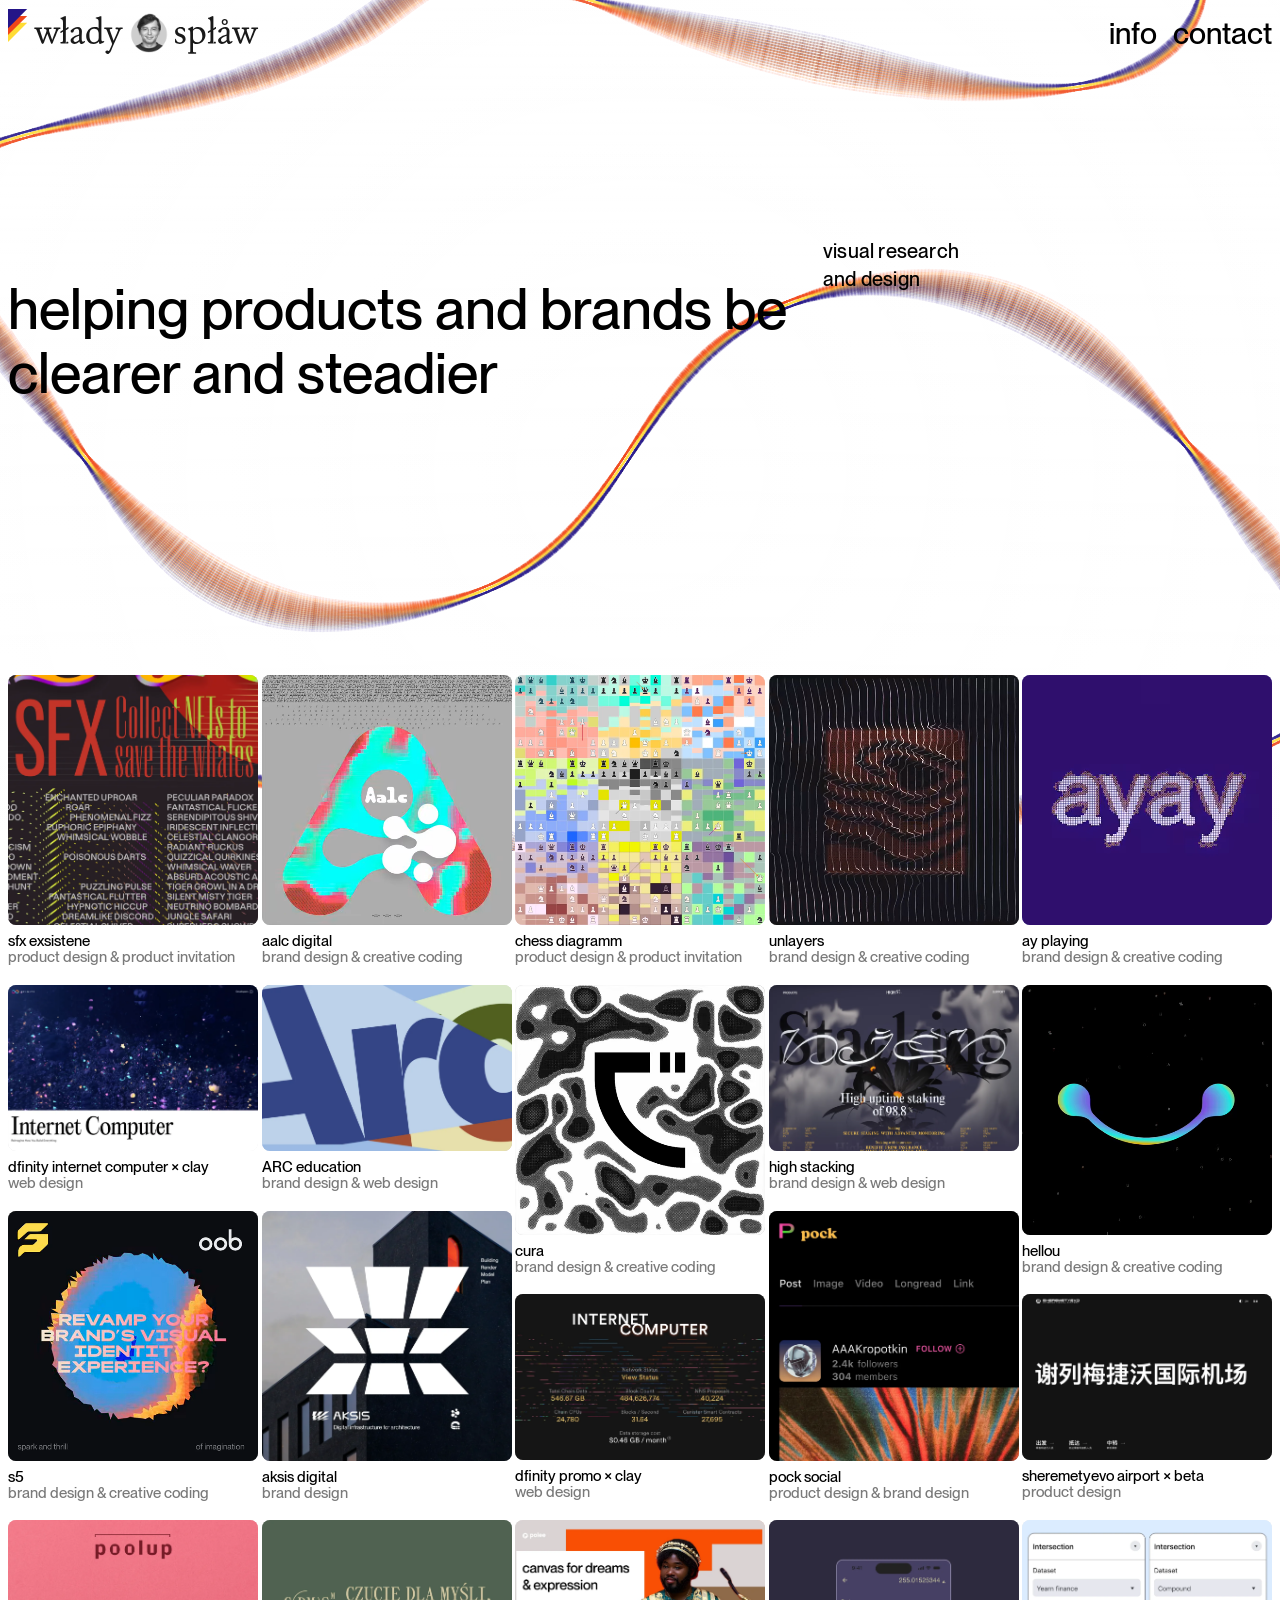
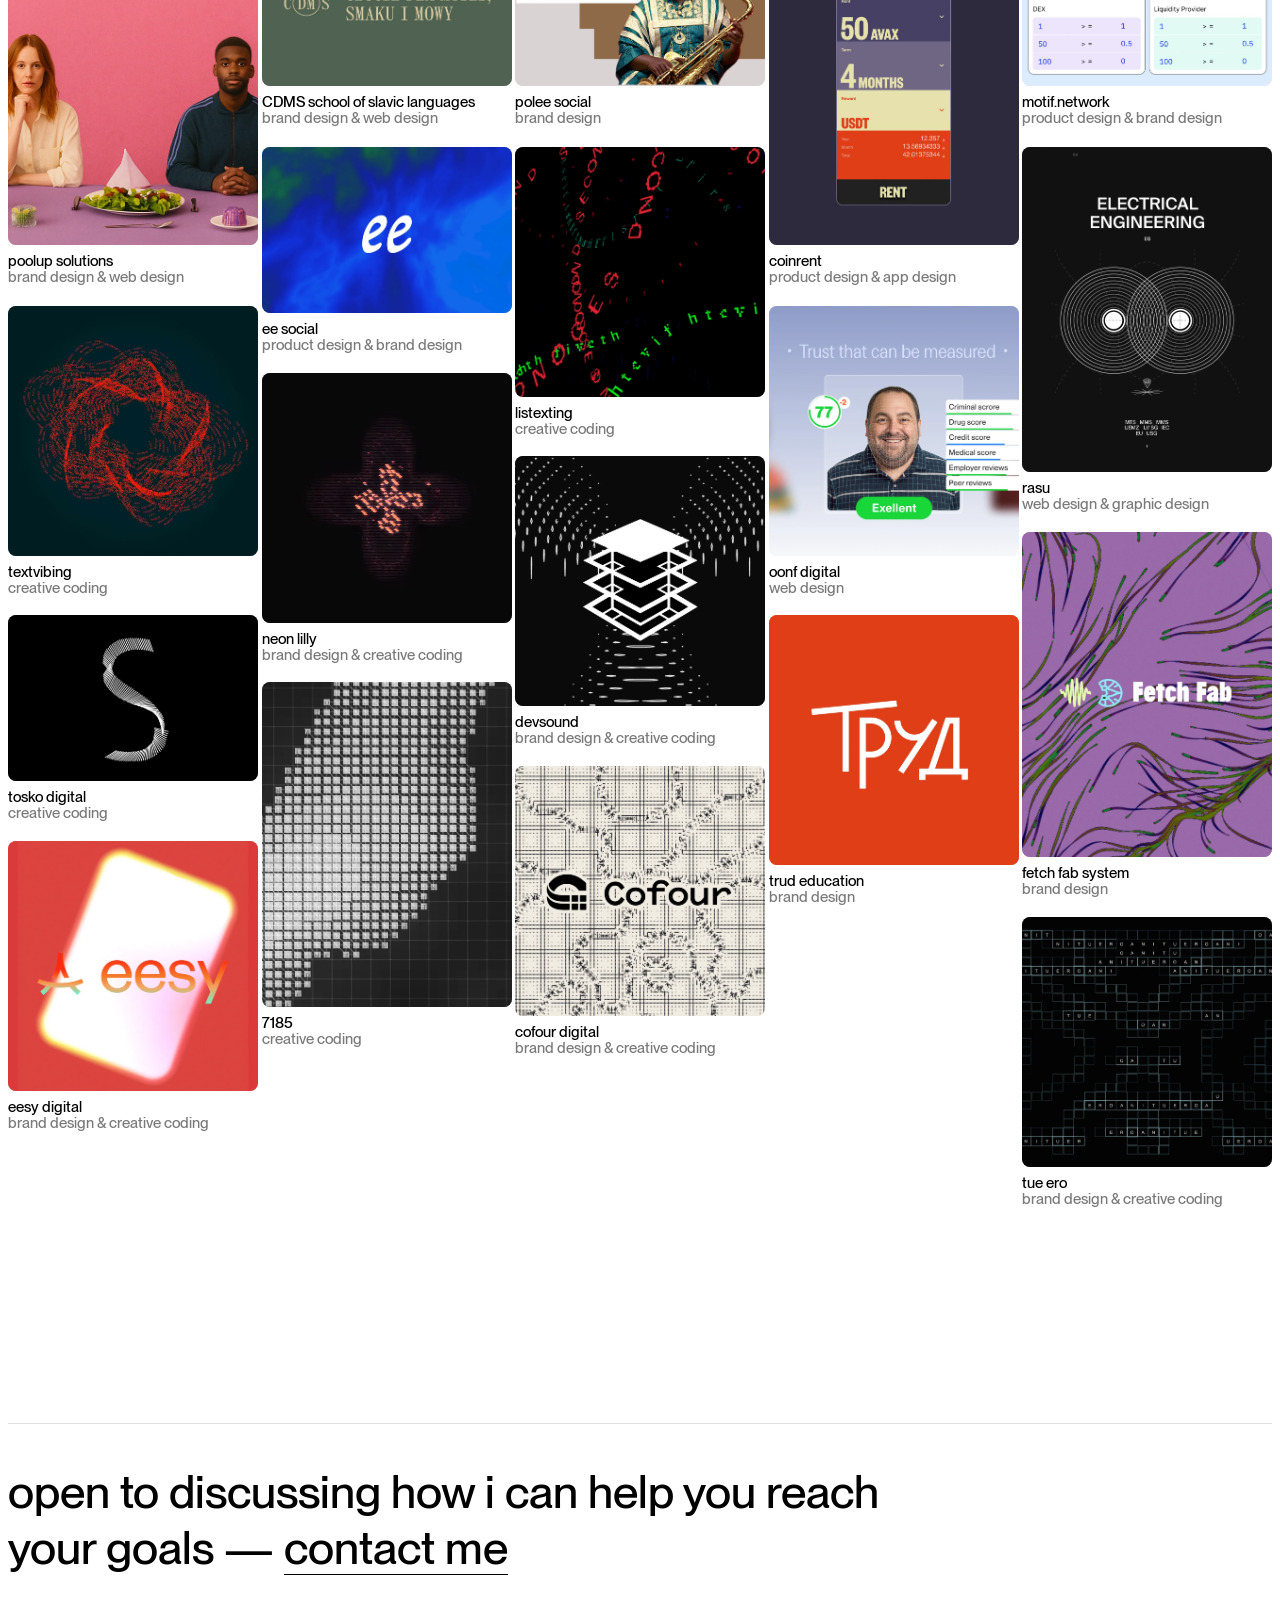
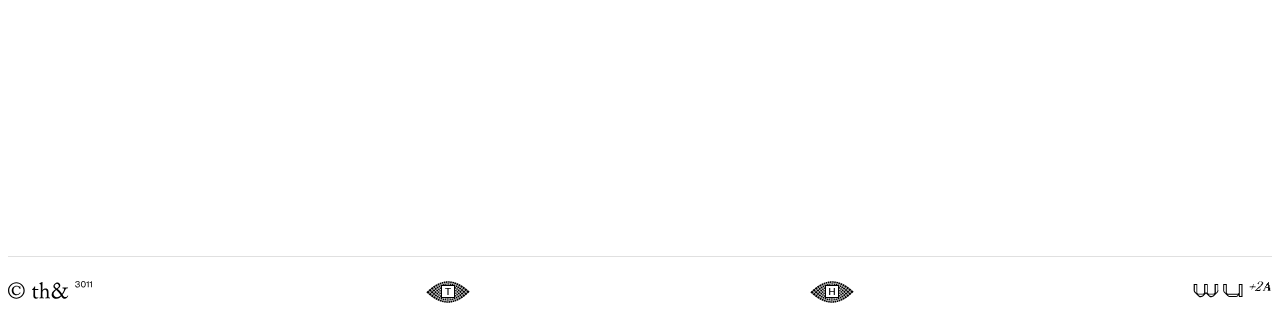
==== index.html @ 41c893cd "update portfolio" ====
<!DOCTYPE html><html lang="en"> <head><meta charset="utf-8"><meta name="viewport" content="width=device-width, initial-scale=1"><title>𐦖𐦖𐦖</title><meta name="description" content="i help products and brands become clearer and more resilient"><meta name="robots" content="noindex, nofollow, noarchive, noimageindex"><meta name="googlebot" content="noindex, nofollow, noarchive, noimageindex"><link rel="canonical" href="https://wladysplaw.github.io/"><link rel="shortcut icon" href="/favicon.ico?v=3" type="image/x-icon"><link rel="icon" href="/favicon.ico?v=3" sizes="any" type="image/x-icon"><link rel="icon" href="/favicon.svg?v=3" type="image/svg+xml"><link rel="apple-touch-icon" href="/apple-touch-icon.png?v=3"><meta property="og:title" content="𐦖𐦖𐦖"><meta property="og:description" content="i help products and brands become clearer and more resilient"><meta property="og:type" content="website"><meta property="og:url" content="https://wladysplaw.github.io/"><meta property="og:image" content="https://wladysplaw.github.io/og-image.png"><meta property="og:image:width" content="1200"><meta property="og:image:height" content="630"><meta name="twitter:card" content="summary_large_image"><meta name="twitter:title" content="𐦖𐦖𐦖"><meta name="twitter:description" content="i help products and brands become clearer and more resilient"><meta name="twitter:image" content="https://wladysplaw.github.io/og-image.png"><link rel="preload" href="/fonts/PPNeueMontreal-Regular.ttf" as="font" type="font/ttf" crossorigin><link rel="preload" href="/fonts/PPNeueMontreal-Medium.ttf" as="font" type="font/ttf" crossorigin><link rel="preload" href="/fonts/PPNeueMontreal-Bold.ttf" as="font" type="font/ttf" crossorigin><link rel="stylesheet" href="/_astro/_slug_.BzxdztJN.css">
<link rel="stylesheet" href="/_astro/index.eDzV7k1N.css"></head> <body class="is-home-loading"> <script>
      if (new URLSearchParams(window.location.search).get("grid") === "1") {
        document.documentElement.classList.add("is-grid-debug");
      }
    </script> <div class="page-loader" aria-hidden="true" data-astro-cid-mx6paujw> <div class="page-loader__bar" data-astro-cid-mx6paujw> <div class="page-loader__progress page-loader__progress--top" data-page-loader-progress data-astro-cid-mx6paujw></div> <div class="page-loader__progress page-loader__progress--middle" data-page-loader-progress data-astro-cid-mx6paujw></div> <div class="page-loader__progress page-loader__progress--bottom" data-page-loader-progress data-astro-cid-mx6paujw></div> <img class="page-loader__tail" src="/assets/loader_tail.png" alt="" data-astro-cid-mx6paujw> </div> </div> <div class="home-shell" data-astro-cid-mx6paujw> <div class="site-visual-layer" aria-hidden="true" data-astro-cid-mx6paujw> <div class="hero-canvas" data-hero-canvas-root aria-hidden="true" data-astro-cid-4zothrxl> <canvas class="hero-canvas__surface" data-hero-canvas data-astro-cid-4zothrxl></canvas> <div class="hero-canvas__veil" data-astro-cid-4zothrxl></div> </div>  <script type="module" src="/_astro/HeroCanvas.astro_astro_type_script_index_0_lang.gQRG8dLI.js"></script> </div> <div class="site-visual-mask site-visual-mask--before-final" aria-hidden="true" data-astro-cid-mx6paujw></div> <div class="site-visual-mask site-visual-mask--after-final" aria-hidden="true" data-astro-cid-mx6paujw></div> <div class="site-header-shell" data-site-header-shell data-astro-cid-ctg3m53h> <header class="site-header" data-site-header data-astro-cid-ctg3m53h> <div class="site-header__left" data-astro-cid-ctg3m53h> <a class="site-header__brand" href="/" aria-label="Władysław" data-astro-cid-ctg3m53h> <picture class="site-header__brand-mobile-picture" data-astro-cid-ctg3m53h> <source media="(max-width: 900px)" srcset="/assets/ml.svg" data-astro-cid-ctg3m53h> <img class="site-header__brand-mobile-image" src="/assets/ml.svg" alt="" data-astro-cid-ctg3m53h> </picture> <span class="site-header__brand-composite" aria-hidden="true" data-astro-cid-ctg3m53h> <img class="site-header__brand-part site-header__brand-part--left" src="/assets/logo 1.svg" alt="" data-astro-cid-ctg3m53h> <span class="site-header__brand-face" aria-hidden="true" data-astro-cid-ctg3m53h> <img class="site-header__brand-face-image site-header__brand-face-image--one" src="/assets/me01.png" alt="" loading="eager" decoding="sync" fetchpriority="high" data-astro-cid-ctg3m53h> <img class="site-header__brand-face-image site-header__brand-face-image--two" src="/assets/me02.png" alt="" loading="eager" decoding="sync" fetchpriority="high" data-astro-cid-ctg3m53h> <img class="site-header__brand-face-image site-header__brand-face-image--three" src="/assets/me03.png" alt="" loading="eager" decoding="sync" fetchpriority="high" data-astro-cid-ctg3m53h> </span> <img class="site-header__brand-part site-header__brand-part--right" src="/assets/logo 2.svg" alt="" data-astro-cid-ctg3m53h> </span> </a>  </div> <nav class="site-header__nav" aria-label="Primary" data-astro-cid-ctg3m53h> <a href="/info/" data-astro-cid-ctg3m53h>info</a> <a href="https://t.me/saysskyy" target="_blank" rel="noopener noreferrer" data-astro-cid-ctg3m53h>contact</a> </nav> </header> </div>   <script type="module">(()=>{const m=e=>{if(!e)return;const t=new Image;t.decoding="sync",t.loading="eager",t.src=e};document.querySelectorAll(".site-header__brand-face-image").forEach(e=>{e instanceof HTMLImageElement&&m(e.currentSrc||e.src)});const s=document.querySelector(".site-header__brand");if(s instanceof HTMLElement){let e=0;const t=()=>{e+=1,s.classList.add("is-face-hovered"),s.classList.toggle("is-face-rare-hover",e%5===0)},n=()=>{s.classList.remove("is-face-hovered","is-face-rare-hover")};s.addEventListener("mouseenter",t),s.addEventListener("mouseleave",n),s.addEventListener("focusin",t),s.addEventListener("focusout",n)}const a=document.querySelector("[data-site-header]");if(!(a instanceof HTMLElement))return;const v=2;let r=window.scrollY,o=0,d=0,c=!1;const l=()=>{const e=a.offsetHeight,t=parseFloat(window.getComputedStyle(a).top)||0;d=e+t+15},f=()=>{a.style.setProperty("--header-offset",`${o}px`)},h=e=>{a.dataset.atTop=e?"true":"false"},u=e=>{a.dataset.surface=e?"true":"false"},i=()=>{const e=window.scrollY,t=e-r,n=e<=v;if(h(n),n){o=0,f(),u(!1),r=e;return}t!==0&&(o=Math.min(Math.max(o+t,0),d),f()),u(!n),r=e},p=()=>{c||(c=!0,requestAnimationFrame(()=>{i(),c=!1}))},L=()=>{l(),i()};l(),i(),window.addEventListener("scroll",p,{passive:!0}),window.addEventListener("resize",L)})();</script> <main class="page" data-astro-cid-mx6paujw> <section class="hero" data-astro-cid-mx6paujw> <div class="hero-body" data-astro-cid-mx6paujw> <div class="hero-copy" data-astro-cid-mx6paujw> <div class="hero-title-wrap" data-hero-title-wrap data-lang="en" data-astro-cid-mx6paujw> <div class="hero-title" data-hero-title data-astro-cid-mx6paujw>helping products and brands be clearer and steadier</div> <div class="hero-note" data-hero-note data-astro-cid-mx6paujw>visual research
and design</div> </div> </div> </div> </section> <section class="portfolio" data-astro-cid-mx6paujw> <div class="portfolio-surface" aria-hidden="true" data-astro-cid-mx6paujw></div> <div class="column" data-astro-cid-mx6paujw> <article class="card is-revealed" data-hover-kind="slideshow" data-reveal style="--reveal-delay:0ms; --mobile-order:0;" data-astro-cid-mx6paujw> <div class="card-media" style="--card-aspect-ratio:1 / 1;" data-astro-cid-mx6paujw> <img class="card-thumb" src="/projects/sfx exsistene/cover_thumb.webp" alt="" loading="eager" fetchpriority="high" decoding="async" aria-hidden="true" data-astro-cid-mx6paujw> <img class="card-hover-thumb" src="/projects/sfx exsistene/hover/01_thumb.webp" alt="" loading="eager" fetchpriority="high" decoding="async" aria-hidden="true" data-astro-cid-mx6paujw> <img class="card-cover" src="/projects/sfx exsistene/cover.webp" alt="sfx exsistene" loading="eager" fetchpriority="high" decoding="async" data-astro-cid-mx6paujw>   <div class="card-hover-slideshow" data-astro-cid-mx6paujw> <img class="card-hover-frame is-current" data-src="/projects/sfx exsistene/hover/01.webp" alt="" loading="lazy" data-astro-cid-mx6paujw><img class="card-hover-frame" data-src="/projects/sfx exsistene/hover/02.webp" alt="" loading="lazy" data-astro-cid-mx6paujw><img class="card-hover-frame" data-src="/projects/sfx exsistene/hover/03.webp" alt="" loading="lazy" data-astro-cid-mx6paujw><img class="card-hover-frame" data-src="/projects/sfx exsistene/hover/04.webp" alt="" loading="lazy" data-astro-cid-mx6paujw><img class="card-hover-frame" data-src="/projects/sfx exsistene/hover/05.webp" alt="" loading="lazy" data-astro-cid-mx6paujw><img class="card-hover-frame" data-src="/projects/sfx exsistene/hover/06.webp" alt="" loading="lazy" data-astro-cid-mx6paujw><img class="card-hover-frame" data-src="/projects/sfx exsistene/cover.webp" alt="" loading="lazy" data-astro-cid-mx6paujw>  </div> </div> <div class="card-copy" data-astro-cid-mx6paujw> <div class="card-title" data-astro-cid-mx6paujw>sfx exsistene</div> <div class="meta-row" data-astro-cid-mx6paujw> <div class="card-meta" data-astro-cid-mx6paujw>product design &amp; product invitation</div> </div> </div> </article><article class="card" data-hover-kind="slideshow" data-reveal style="--reveal-delay:45ms; --mobile-order:5;" data-astro-cid-mx6paujw> <div class="card-media" style="--card-aspect-ratio:353 / 235;" data-astro-cid-mx6paujw> <img class="card-thumb" src="/projects/dfinity internet computer × clay/cover_thumb.webp" alt="" loading="eager" fetchpriority="high" decoding="async" aria-hidden="true" data-astro-cid-mx6paujw> <img class="card-hover-thumb" src="/projects/dfinity internet computer × clay/hover/01_thumb.webp" alt="" loading="eager" fetchpriority="high" decoding="async" aria-hidden="true" data-astro-cid-mx6paujw> <img class="card-cover" src="/projects/dfinity internet computer × clay/cover.webp" alt="dfinity internet computer × clay" loading="eager" fetchpriority="high" decoding="async" data-astro-cid-mx6paujw>   <div class="card-hover-slideshow" data-astro-cid-mx6paujw> <img class="card-hover-frame is-current" data-src="/projects/dfinity internet computer × clay/hover/01.webp" alt="" loading="lazy" data-astro-cid-mx6paujw><img class="card-hover-frame" data-src="/projects/dfinity internet computer × clay/hover/02.webp" alt="" loading="lazy" data-astro-cid-mx6paujw><img class="card-hover-frame" data-src="/projects/dfinity internet computer × clay/hover/03.webp" alt="" loading="lazy" data-astro-cid-mx6paujw><img class="card-hover-frame" data-src="/projects/dfinity internet computer × clay/cover.webp" alt="" loading="lazy" data-astro-cid-mx6paujw>  </div> </div> <div class="card-copy" data-astro-cid-mx6paujw> <div class="card-title" data-astro-cid-mx6paujw>dfinity internet computer × clay</div> <div class="meta-row" data-astro-cid-mx6paujw> <div class="card-meta" data-astro-cid-mx6paujw>web design</div> </div> </div> </article><article class="card" data-hover-kind="slideshow" data-reveal style="--reveal-delay:90ms; --mobile-order:10;" data-astro-cid-mx6paujw> <div class="card-media" style="--card-aspect-ratio:1 / 1;" data-astro-cid-mx6paujw> <img class="card-thumb" src="/projects/s5/cover_thumb.webp" alt="" loading="eager" fetchpriority="high" decoding="async" aria-hidden="true" data-astro-cid-mx6paujw> <img class="card-hover-thumb" src="/projects/s5/hover/01_thumb.webp" alt="" loading="eager" fetchpriority="high" decoding="async" aria-hidden="true" data-astro-cid-mx6paujw> <video class="card-cover" src="/projects/s5/cover.webm" poster="/projects/s5/cover_thumb.webp" autoplay muted loop playsinline preload="auto" aria-label="s5" data-astro-cid-mx6paujw></video>   <div class="card-hover-slideshow" data-astro-cid-mx6paujw> <img class="card-hover-frame is-current" data-src="/projects/s5/hover/01.webp" alt="" loading="lazy" data-astro-cid-mx6paujw><img class="card-hover-frame" data-src="/projects/s5/hover/02.webp" alt="" loading="lazy" data-astro-cid-mx6paujw><img class="card-hover-frame" data-src="/projects/s5/hover/03.webp" alt="" loading="lazy" data-astro-cid-mx6paujw><img class="card-hover-frame" data-src="/projects/s5/hover/04.webp" alt="" loading="lazy" data-astro-cid-mx6paujw> <video class="card-hover-frame card-hover-frame--video" muted loop playsinline preload="none" poster="/projects/s5/cover_thumb.webp" data-astro-cid-mx6paujw> <source data-src="/projects/s5/cover.webm" type="video/webm" data-astro-cid-mx6paujw> </video> </div> </div> <div class="card-copy" data-astro-cid-mx6paujw> <div class="card-title" data-astro-cid-mx6paujw>s5</div> <div class="meta-row" data-astro-cid-mx6paujw> <div class="card-meta" data-astro-cid-mx6paujw>brand design &amp; creative coding</div> </div> </div> </article><article class="card" data-hover-kind="slideshow" data-reveal style="--reveal-delay:135ms; --mobile-order:15;" data-astro-cid-mx6paujw> <div class="card-media" style="--card-aspect-ratio:353 / 460;" data-astro-cid-mx6paujw> <img class="card-thumb" src="/projects/poolup solutions/cover_thumb.webp" alt="" loading="eager" fetchpriority="high" decoding="async" aria-hidden="true" data-astro-cid-mx6paujw> <img class="card-hover-thumb" src="/projects/poolup solutions/hover/01_thumb.webp" alt="" loading="eager" fetchpriority="high" decoding="async" aria-hidden="true" data-astro-cid-mx6paujw> <img class="card-cover" src="/projects/poolup solutions/cover.webp" alt="poolup solutions" loading="eager" fetchpriority="high" decoding="async" data-astro-cid-mx6paujw>   <div class="card-hover-slideshow" data-astro-cid-mx6paujw> <img class="card-hover-frame is-current" data-src="/projects/poolup solutions/hover/01.webp" alt="" loading="lazy" data-astro-cid-mx6paujw><img class="card-hover-frame" data-src="/projects/poolup solutions/hover/02.webp" alt="" loading="lazy" data-astro-cid-mx6paujw><img class="card-hover-frame" data-src="/projects/poolup solutions/hover/03.webp" alt="" loading="lazy" data-astro-cid-mx6paujw><img class="card-hover-frame" data-src="/projects/poolup solutions/cover.webp" alt="" loading="lazy" data-astro-cid-mx6paujw>  </div> </div> <div class="card-copy" data-astro-cid-mx6paujw> <div class="card-title" data-astro-cid-mx6paujw>poolup solutions</div> <div class="meta-row" data-astro-cid-mx6paujw> <div class="card-meta" data-astro-cid-mx6paujw>brand design &amp; web design</div> </div> </div> </article><article class="card" data-hover-kind="slideshow" data-reveal style="--reveal-delay:180ms; --mobile-order:20;" data-astro-cid-mx6paujw> <div class="card-media" style="--card-aspect-ratio:1 / 1;" data-astro-cid-mx6paujw> <img class="card-thumb" src="/projects/textvibing/cover_thumb.webp" alt="" loading="lazy" fetchpriority="low" decoding="async" aria-hidden="true" data-astro-cid-mx6paujw> <img class="card-hover-thumb" src="/projects/textvibing/hover/01_thumb.webp" alt="" loading="lazy" fetchpriority="auto" decoding="async" aria-hidden="true" data-astro-cid-mx6paujw> <video class="card-cover" src="/projects/textvibing/cover.webm" poster="/projects/textvibing/cover_thumb.webp" autoplay muted loop playsinline preload="metadata" aria-label="textvibing" data-astro-cid-mx6paujw></video>   <div class="card-hover-slideshow" data-astro-cid-mx6paujw> <img class="card-hover-frame is-current" data-src="/projects/textvibing/hover/01.webp" alt="" loading="lazy" data-astro-cid-mx6paujw><img class="card-hover-frame" data-src="/projects/textvibing/hover/02.webp" alt="" loading="lazy" data-astro-cid-mx6paujw><img class="card-hover-frame" data-src="/projects/textvibing/hover/03.webp" alt="" loading="lazy" data-astro-cid-mx6paujw><img class="card-hover-frame" data-src="/projects/textvibing/hover/04.webp" alt="" loading="lazy" data-astro-cid-mx6paujw> <video class="card-hover-frame card-hover-frame--video" muted loop playsinline preload="none" poster="/projects/textvibing/cover_thumb.webp" data-astro-cid-mx6paujw> <source data-src="/projects/textvibing/cover.webm" type="video/webm" data-astro-cid-mx6paujw> </video> </div> </div> <div class="card-copy" data-astro-cid-mx6paujw> <div class="card-title" data-astro-cid-mx6paujw>textvibing</div> <div class="meta-row" data-astro-cid-mx6paujw> <div class="card-meta" data-astro-cid-mx6paujw>creative coding</div> </div> </div> </article><article class="card" data-hover-kind="none" data-reveal style="--reveal-delay:225ms; --mobile-order:25;" data-astro-cid-mx6paujw> <div class="card-media" style="--card-aspect-ratio:353 / 235;" data-astro-cid-mx6paujw> <img class="card-thumb" src="/projects/tosko digital/cover_thumb.webp" alt="" loading="lazy" fetchpriority="low" decoding="async" aria-hidden="true" data-astro-cid-mx6paujw>  <img class="card-cover" src="/projects/tosko digital/cover.webp" alt="tosko digital" loading="lazy" fetchpriority="auto" decoding="async" data-astro-cid-mx6paujw>    </div> <div class="card-copy" data-astro-cid-mx6paujw> <div class="card-title" data-astro-cid-mx6paujw>tosko digital</div> <div class="meta-row" data-astro-cid-mx6paujw> <div class="card-meta" data-astro-cid-mx6paujw>creative coding</div> </div> </div> </article><article class="card" data-hover-kind="none" data-reveal style="--reveal-delay:240ms; --mobile-order:30;" data-astro-cid-mx6paujw> <div class="card-media" style="--card-aspect-ratio:1 / 1;" data-astro-cid-mx6paujw> <img class="card-thumb" src="/projects/eesy digital/cover_thumb.webp" alt="" loading="lazy" fetchpriority="low" decoding="async" aria-hidden="true" data-astro-cid-mx6paujw>  <img class="card-cover" src="/projects/eesy digital/cover.webp" alt="eesy digital" loading="lazy" fetchpriority="auto" decoding="async" data-astro-cid-mx6paujw>    </div> <div class="card-copy" data-astro-cid-mx6paujw> <div class="card-title" data-astro-cid-mx6paujw>eesy digital</div> <div class="meta-row" data-astro-cid-mx6paujw> <div class="card-meta" data-astro-cid-mx6paujw>brand design &amp; creative coding</div> </div> </div> </article> </div><div class="column" data-astro-cid-mx6paujw> <article class="card is-revealed" data-hover-kind="slideshow" data-reveal style="--reveal-delay:45ms; --mobile-order:1;" data-astro-cid-mx6paujw> <div class="card-media" style="--card-aspect-ratio:1 / 1;" data-astro-cid-mx6paujw> <img class="card-thumb" src="/projects/aalc digital/cover_thumb.webp" alt="" loading="lazy" fetchpriority="low" decoding="async" aria-hidden="true" data-astro-cid-mx6paujw> <img class="card-hover-thumb" src="/projects/aalc digital/hover/01_thumb.webp" alt="" loading="eager" fetchpriority="high" decoding="async" aria-hidden="true" data-astro-cid-mx6paujw> <video class="card-cover" src="/projects/aalc digital/cover.webm" poster="/projects/aalc digital/cover_thumb.webp" autoplay muted loop playsinline preload="metadata" aria-label="aalc digital" data-astro-cid-mx6paujw></video>   <div class="card-hover-slideshow" data-astro-cid-mx6paujw> <img class="card-hover-frame is-current" data-src="/projects/aalc digital/hover/01.webp" alt="" loading="lazy" data-astro-cid-mx6paujw><img class="card-hover-frame" data-src="/projects/aalc digital/hover/02.webp" alt="" loading="lazy" data-astro-cid-mx6paujw><img class="card-hover-frame" data-src="/projects/aalc digital/hover/03.webp" alt="" loading="lazy" data-astro-cid-mx6paujw> <video class="card-hover-frame card-hover-frame--video" muted loop playsinline preload="none" poster="/projects/aalc digital/cover_thumb.webp" data-astro-cid-mx6paujw> <source data-src="/projects/aalc digital/cover.webm" type="video/webm" data-astro-cid-mx6paujw> </video> </div> </div> <div class="card-copy" data-astro-cid-mx6paujw> <div class="card-title" data-astro-cid-mx6paujw>aalc digital</div> <div class="meta-row" data-astro-cid-mx6paujw> <div class="card-meta" data-astro-cid-mx6paujw>brand design &amp; creative coding</div> </div> </div> </article><article class="card" data-hover-kind="slideshow" data-reveal style="--reveal-delay:90ms; --mobile-order:6;" data-astro-cid-mx6paujw> <div class="card-media" style="--card-aspect-ratio:353 / 235;" data-astro-cid-mx6paujw> <img class="card-thumb" src="/projects/ARC education/cover_thumb.webp" alt="" loading="lazy" fetchpriority="low" decoding="async" aria-hidden="true" data-astro-cid-mx6paujw> <img class="card-hover-thumb" src="/projects/ARC education/hover/01_thumb.webp" alt="" loading="eager" fetchpriority="high" decoding="async" aria-hidden="true" data-astro-cid-mx6paujw> <img class="card-cover" src="/projects/ARC education/cover.webp" alt="ARC education" loading="lazy" fetchpriority="auto" decoding="async" data-astro-cid-mx6paujw>   <div class="card-hover-slideshow" data-astro-cid-mx6paujw> <img class="card-hover-frame is-current" data-src="/projects/ARC education/hover/01.webp" alt="" loading="lazy" data-astro-cid-mx6paujw><img class="card-hover-frame" data-src="/projects/ARC education/hover/02.webp" alt="" loading="lazy" data-astro-cid-mx6paujw><img class="card-hover-frame" data-src="/projects/ARC education/hover/03.webp" alt="" loading="lazy" data-astro-cid-mx6paujw><img class="card-hover-frame" data-src="/projects/ARC education/cover.webp" alt="" loading="lazy" data-astro-cid-mx6paujw>  </div> </div> <div class="card-copy" data-astro-cid-mx6paujw> <div class="card-title" data-astro-cid-mx6paujw>ARC education</div> <div class="meta-row" data-astro-cid-mx6paujw> <div class="card-meta" data-astro-cid-mx6paujw>brand design &amp; web design</div> </div> </div> </article><article class="card" data-hover-kind="slideshow" data-reveal style="--reveal-delay:135ms; --mobile-order:11;" data-astro-cid-mx6paujw> <div class="card-media" style="--card-aspect-ratio:1 / 1;" data-astro-cid-mx6paujw> <img class="card-thumb" src="/projects/aksis digital/cover_thumb.webp" alt="" loading="lazy" fetchpriority="low" decoding="async" aria-hidden="true" data-astro-cid-mx6paujw> <img class="card-hover-thumb" src="/projects/aksis digital/hover/01_thumb.webp" alt="" loading="eager" fetchpriority="high" decoding="async" aria-hidden="true" data-astro-cid-mx6paujw> <img class="card-cover" src="/projects/aksis digital/cover.webp" alt="aksis digital" loading="lazy" fetchpriority="auto" decoding="async" data-astro-cid-mx6paujw>   <div class="card-hover-slideshow" data-astro-cid-mx6paujw> <img class="card-hover-frame is-current" data-src="/projects/aksis digital/hover/01.webp" alt="" loading="lazy" data-astro-cid-mx6paujw><img class="card-hover-frame" data-src="/projects/aksis digital/hover/02.webp" alt="" loading="lazy" data-astro-cid-mx6paujw><img class="card-hover-frame" data-src="/projects/aksis digital/hover/03.webp" alt="" loading="lazy" data-astro-cid-mx6paujw><img class="card-hover-frame" data-src="/projects/aksis digital/hover/04.webp" alt="" loading="lazy" data-astro-cid-mx6paujw><img class="card-hover-frame" data-src="/projects/aksis digital/cover.webp" alt="" loading="lazy" data-astro-cid-mx6paujw>  </div> </div> <div class="card-copy" data-astro-cid-mx6paujw> <div class="card-title" data-astro-cid-mx6paujw>aksis digital</div> <div class="meta-row" data-astro-cid-mx6paujw> <div class="card-meta" data-astro-cid-mx6paujw>brand design</div> </div> </div> </article><article class="card" data-hover-kind="slideshow" data-reveal style="--reveal-delay:180ms; --mobile-order:16;" data-astro-cid-mx6paujw> <div class="card-media" style="--card-aspect-ratio:353 / 235;" data-astro-cid-mx6paujw> <img class="card-thumb" src="/projects/CDMS School of Slavic Languages/cover_thumb.webp" alt="" loading="lazy" fetchpriority="low" decoding="async" aria-hidden="true" data-astro-cid-mx6paujw> <img class="card-hover-thumb" src="/projects/CDMS School of Slavic Languages/hover/01_thumb.webp" alt="" loading="eager" fetchpriority="high" decoding="async" aria-hidden="true" data-astro-cid-mx6paujw> <img class="card-cover" src="/projects/CDMS School of Slavic Languages/cover.webp" alt="CDMS school of slavic languages" loading="lazy" fetchpriority="auto" decoding="async" data-astro-cid-mx6paujw>   <div class="card-hover-slideshow" data-astro-cid-mx6paujw> <img class="card-hover-frame is-current" data-src="/projects/CDMS School of Slavic Languages/hover/01.webp" alt="" loading="lazy" data-astro-cid-mx6paujw><img class="card-hover-frame" data-src="/projects/CDMS School of Slavic Languages/hover/02.webp" alt="" loading="lazy" data-astro-cid-mx6paujw><img class="card-hover-frame" data-src="/projects/CDMS School of Slavic Languages/cover.webp" alt="" loading="lazy" data-astro-cid-mx6paujw>  </div> </div> <div class="card-copy" data-astro-cid-mx6paujw> <div class="card-title" data-astro-cid-mx6paujw>CDMS school of slavic languages</div> <div class="meta-row" data-astro-cid-mx6paujw> <div class="card-meta" data-astro-cid-mx6paujw>brand design &amp; web design</div> </div> </div> </article><article class="card" data-hover-kind="slideshow" data-reveal style="--reveal-delay:225ms; --mobile-order:21;" data-astro-cid-mx6paujw> <div class="card-media" style="--card-aspect-ratio:353 / 235;" data-astro-cid-mx6paujw> <img class="card-thumb" src="/projects/ee social/cover_thumb.webp" alt="" loading="lazy" fetchpriority="low" decoding="async" aria-hidden="true" data-astro-cid-mx6paujw> <img class="card-hover-thumb" src="/projects/ee social/hover/01_thumb.webp" alt="" loading="lazy" fetchpriority="auto" decoding="async" aria-hidden="true" data-astro-cid-mx6paujw> <img class="card-cover" src="/projects/ee social/cover.webp" alt="ee social" loading="lazy" fetchpriority="auto" decoding="async" data-astro-cid-mx6paujw>   <div class="card-hover-slideshow" data-astro-cid-mx6paujw> <img class="card-hover-frame is-current" data-src="/projects/ee social/hover/01.webp" alt="" loading="lazy" data-astro-cid-mx6paujw><img class="card-hover-frame" data-src="/projects/ee social/hover/02.webp" alt="" loading="lazy" data-astro-cid-mx6paujw><img class="card-hover-frame" data-src="/projects/ee social/hover/03.webp" alt="" loading="lazy" data-astro-cid-mx6paujw><img class="card-hover-frame" data-src="/projects/ee social/cover.webp" alt="" loading="lazy" data-astro-cid-mx6paujw>  </div> </div> <div class="card-copy" data-astro-cid-mx6paujw> <div class="card-title" data-astro-cid-mx6paujw>ee social</div> <div class="meta-row" data-astro-cid-mx6paujw> <div class="card-meta" data-astro-cid-mx6paujw>product design &amp; brand design</div> </div> </div> </article><article class="card" data-hover-kind="slideshow" data-reveal style="--reveal-delay:240ms; --mobile-order:26;" data-astro-cid-mx6paujw> <div class="card-media" style="--card-aspect-ratio:1 / 1;" data-astro-cid-mx6paujw> <img class="card-thumb" src="/projects/neon lilly/cover_thumb.webp" alt="" loading="lazy" fetchpriority="low" decoding="async" aria-hidden="true" data-astro-cid-mx6paujw> <img class="card-hover-thumb" src="/projects/neon lilly/hover/01_thumb.webp" alt="" loading="lazy" fetchpriority="auto" decoding="async" aria-hidden="true" data-astro-cid-mx6paujw> <video class="card-cover" src="/projects/neon lilly/cover.webm" poster="/projects/neon lilly/cover_thumb.webp" autoplay muted loop playsinline preload="metadata" aria-label="neon lilly" data-astro-cid-mx6paujw></video>   <div class="card-hover-slideshow" data-astro-cid-mx6paujw> <img class="card-hover-frame is-current" data-src="/projects/neon lilly/hover/01.webp" alt="" loading="lazy" data-astro-cid-mx6paujw><img class="card-hover-frame" data-src="/projects/neon lilly/hover/02.webp" alt="" loading="lazy" data-astro-cid-mx6paujw> <video class="card-hover-frame card-hover-frame--video" muted loop playsinline preload="none" poster="/projects/neon lilly/cover_thumb.webp" data-astro-cid-mx6paujw> <source data-src="/projects/neon lilly/cover.webm" type="video/webm" data-astro-cid-mx6paujw> </video> </div> </div> <div class="card-copy" data-astro-cid-mx6paujw> <div class="card-title" data-astro-cid-mx6paujw>neon lilly</div> <div class="meta-row" data-astro-cid-mx6paujw> <div class="card-meta" data-astro-cid-mx6paujw>brand design &amp; creative coding</div> </div> </div> </article><article class="card" data-hover-kind="none" data-reveal style="--reveal-delay:240ms; --mobile-order:31;" data-astro-cid-mx6paujw> <div class="card-media" style="--card-aspect-ratio:353 / 460;" data-astro-cid-mx6paujw> <img class="card-thumb" src="/projects/7185/cover_thumb.webp" alt="" loading="lazy" fetchpriority="low" decoding="async" aria-hidden="true" data-astro-cid-mx6paujw>  <img class="card-cover" src="/projects/7185/cover.webp" alt="7185" loading="lazy" fetchpriority="auto" decoding="async" data-astro-cid-mx6paujw>    </div> <div class="card-copy" data-astro-cid-mx6paujw> <div class="card-title" data-astro-cid-mx6paujw>7185</div> <div class="meta-row" data-astro-cid-mx6paujw> <div class="card-meta" data-astro-cid-mx6paujw>creative coding</div> </div> </div> </article> </div><div class="column" data-astro-cid-mx6paujw> <article class="card is-revealed" data-hover-kind="slideshow" data-reveal style="--reveal-delay:90ms; --mobile-order:2;" data-astro-cid-mx6paujw> <div class="card-media" style="--card-aspect-ratio:1 / 1;" data-astro-cid-mx6paujw> <img class="card-thumb" src="/projects/chess diagramm/cover_thumb.webp" alt="" loading="lazy" fetchpriority="low" decoding="async" aria-hidden="true" data-astro-cid-mx6paujw> <img class="card-hover-thumb" src="/projects/chess diagramm/hover/01_thumb.webp" alt="" loading="eager" fetchpriority="high" decoding="async" aria-hidden="true" data-astro-cid-mx6paujw> <img class="card-cover" src="/projects/chess diagramm/cover.webp" alt="chess diagramm" loading="lazy" fetchpriority="auto" decoding="async" data-astro-cid-mx6paujw>   <div class="card-hover-slideshow" data-astro-cid-mx6paujw> <img class="card-hover-frame is-current" data-src="/projects/chess diagramm/hover/01.webp" alt="" loading="lazy" data-astro-cid-mx6paujw><img class="card-hover-frame" data-src="/projects/chess diagramm/hover/02.webp" alt="" loading="lazy" data-astro-cid-mx6paujw><img class="card-hover-frame" data-src="/projects/chess diagramm/hover/03.webp" alt="" loading="lazy" data-astro-cid-mx6paujw><img class="card-hover-frame" data-src="/projects/chess diagramm/hover/04.webp" alt="" loading="lazy" data-astro-cid-mx6paujw><img class="card-hover-frame" data-src="/projects/chess diagramm/hover/05.webp" alt="" loading="lazy" data-astro-cid-mx6paujw><img class="card-hover-frame" data-src="/projects/chess diagramm/hover/06.webp" alt="" loading="lazy" data-astro-cid-mx6paujw><img class="card-hover-frame" data-src="/projects/chess diagramm/hover/07.webp" alt="" loading="lazy" data-astro-cid-mx6paujw><img class="card-hover-frame" data-src="/projects/chess diagramm/hover/08.webp" alt="" loading="lazy" data-astro-cid-mx6paujw><img class="card-hover-frame" data-src="/projects/chess diagramm/hover/09.webp" alt="" loading="lazy" data-astro-cid-mx6paujw><img class="card-hover-frame" data-src="/projects/chess diagramm/hover/10.webp" alt="" loading="lazy" data-astro-cid-mx6paujw><img class="card-hover-frame" data-src="/projects/chess diagramm/hover/11.webp" alt="" loading="lazy" data-astro-cid-mx6paujw><img class="card-hover-frame" data-src="/projects/chess diagramm/hover/12.webp" alt="" loading="lazy" data-astro-cid-mx6paujw><img class="card-hover-frame" data-src="/projects/chess diagramm/cover.webp" alt="" loading="lazy" data-astro-cid-mx6paujw>  </div> </div> <div class="card-copy" data-astro-cid-mx6paujw> <div class="card-title" data-astro-cid-mx6paujw>chess diagramm</div> <div class="meta-row" data-astro-cid-mx6paujw> <div class="card-meta" data-astro-cid-mx6paujw>product design &amp; product invitation</div> </div> </div> </article><article class="card" data-hover-kind="slideshow" data-reveal style="--reveal-delay:135ms; --mobile-order:7;" data-astro-cid-mx6paujw> <div class="card-media" style="--card-aspect-ratio:1 / 1;" data-astro-cid-mx6paujw> <img class="card-thumb" src="/projects/cura/cover_thumb.webp" alt="" loading="lazy" fetchpriority="low" decoding="async" aria-hidden="true" data-astro-cid-mx6paujw> <img class="card-hover-thumb" src="/projects/cura/hover/01_thumb.webp" alt="" loading="eager" fetchpriority="high" decoding="async" aria-hidden="true" data-astro-cid-mx6paujw> <video class="card-cover" src="/projects/cura/cover.webm" poster="/projects/cura/cover_thumb.webp" autoplay muted loop playsinline preload="metadata" aria-label="cura" data-astro-cid-mx6paujw></video>   <div class="card-hover-slideshow" data-astro-cid-mx6paujw> <img class="card-hover-frame is-current" data-src="/projects/cura/hover/01.webp" alt="" loading="lazy" data-astro-cid-mx6paujw><img class="card-hover-frame" data-src="/projects/cura/hover/02.webp" alt="" loading="lazy" data-astro-cid-mx6paujw><img class="card-hover-frame" data-src="/projects/cura/hover/03.webp" alt="" loading="lazy" data-astro-cid-mx6paujw><img class="card-hover-frame" data-src="/projects/cura/hover/04.webp" alt="" loading="lazy" data-astro-cid-mx6paujw><img class="card-hover-frame" data-src="/projects/cura/hover/05.webp" alt="" loading="lazy" data-astro-cid-mx6paujw><img class="card-hover-frame" data-src="/projects/cura/hover/06.webp" alt="" loading="lazy" data-astro-cid-mx6paujw><img class="card-hover-frame" data-src="/projects/cura/hover/07.webp" alt="" loading="lazy" data-astro-cid-mx6paujw> <video class="card-hover-frame card-hover-frame--video" muted loop playsinline preload="none" poster="/projects/cura/cover_thumb.webp" data-astro-cid-mx6paujw> <source data-src="/projects/cura/cover.webm" type="video/webm" data-astro-cid-mx6paujw> </video> </div> </div> <div class="card-copy" data-astro-cid-mx6paujw> <div class="card-title" data-astro-cid-mx6paujw>cura</div> <div class="meta-row" data-astro-cid-mx6paujw> <div class="card-meta" data-astro-cid-mx6paujw>brand design &amp; creative coding</div> </div> </div> </article><article class="card" data-hover-kind="slideshow" data-reveal style="--reveal-delay:180ms; --mobile-order:12;" data-astro-cid-mx6paujw> <div class="card-media" style="--card-aspect-ratio:353 / 235;" data-astro-cid-mx6paujw> <img class="card-thumb" src="/projects/dfinity promo × clay/cover_thumb.webp" alt="" loading="lazy" fetchpriority="low" decoding="async" aria-hidden="true" data-astro-cid-mx6paujw> <img class="card-hover-thumb" src="/projects/dfinity promo × clay/hover/01_thumb.webp" alt="" loading="eager" fetchpriority="high" decoding="async" aria-hidden="true" data-astro-cid-mx6paujw> <img class="card-cover" src="/projects/dfinity promo × clay/cover.webp" alt="dfinity promo × clay" loading="lazy" fetchpriority="auto" decoding="async" data-astro-cid-mx6paujw>   <div class="card-hover-slideshow" data-astro-cid-mx6paujw> <img class="card-hover-frame is-current" data-src="/projects/dfinity promo × clay/hover/01.webp" alt="" loading="lazy" data-astro-cid-mx6paujw><img class="card-hover-frame" data-src="/projects/dfinity promo × clay/hover/02.webp" alt="" loading="lazy" data-astro-cid-mx6paujw><img class="card-hover-frame" data-src="/projects/dfinity promo × clay/hover/03.webp" alt="" loading="lazy" data-astro-cid-mx6paujw><img class="card-hover-frame" data-src="/projects/dfinity promo × clay/cover.webp" alt="" loading="lazy" data-astro-cid-mx6paujw>  </div> </div> <div class="card-copy" data-astro-cid-mx6paujw> <div class="card-title" data-astro-cid-mx6paujw>dfinity promo × clay</div> <div class="meta-row" data-astro-cid-mx6paujw> <div class="card-meta" data-astro-cid-mx6paujw>web design</div> </div> </div> </article><article class="card" data-hover-kind="slideshow" data-reveal style="--reveal-delay:225ms; --mobile-order:17;" data-astro-cid-mx6paujw> <div class="card-media" style="--card-aspect-ratio:353 / 235;" data-astro-cid-mx6paujw> <img class="card-thumb" src="/projects/polee social/cover_thumb.webp" alt="" loading="lazy" fetchpriority="low" decoding="async" aria-hidden="true" data-astro-cid-mx6paujw> <img class="card-hover-thumb" src="/projects/polee social/hover/01_thumb.webp" alt="" loading="eager" fetchpriority="high" decoding="async" aria-hidden="true" data-astro-cid-mx6paujw> <img class="card-cover" src="/projects/polee social/cover.webp" alt="polee social" loading="lazy" fetchpriority="auto" decoding="async" data-astro-cid-mx6paujw>   <div class="card-hover-slideshow" data-astro-cid-mx6paujw> <img class="card-hover-frame is-current" data-src="/projects/polee social/hover/01.webp" alt="" loading="lazy" data-astro-cid-mx6paujw><img class="card-hover-frame" data-src="/projects/polee social/hover/02.webp" alt="" loading="lazy" data-astro-cid-mx6paujw><img class="card-hover-frame" data-src="/projects/polee social/hover/03.webp" alt="" loading="lazy" data-astro-cid-mx6paujw><img class="card-hover-frame" data-src="/projects/polee social/hover/04.webp" alt="" loading="lazy" data-astro-cid-mx6paujw><img class="card-hover-frame" data-src="/projects/polee social/hover/05.webp" alt="" loading="lazy" data-astro-cid-mx6paujw><img class="card-hover-frame" data-src="/projects/polee social/hover/06.webp" alt="" loading="lazy" data-astro-cid-mx6paujw><img class="card-hover-frame" data-src="/projects/polee social/hover/07.webp" alt="" loading="lazy" data-astro-cid-mx6paujw><img class="card-hover-frame" data-src="/projects/polee social/hover/08.webp" alt="" loading="lazy" data-astro-cid-mx6paujw><img class="card-hover-frame" data-src="/projects/polee social/cover.webp" alt="" loading="lazy" data-astro-cid-mx6paujw>  </div> </div> <div class="card-copy" data-astro-cid-mx6paujw> <div class="card-title" data-astro-cid-mx6paujw>polee social</div> <div class="meta-row" data-astro-cid-mx6paujw> <div class="card-meta" data-astro-cid-mx6paujw>brand design</div> </div> </div> </article><article class="card" data-hover-kind="slideshow" data-reveal style="--reveal-delay:240ms; --mobile-order:22;" data-astro-cid-mx6paujw> <div class="card-media" style="--card-aspect-ratio:1 / 1;" data-astro-cid-mx6paujw> <img class="card-thumb" src="/projects/listexting/cover_thumb.webp" alt="" loading="lazy" fetchpriority="low" decoding="async" aria-hidden="true" data-astro-cid-mx6paujw> <img class="card-hover-thumb" src="/projects/listexting/hover/01_thumb.webp" alt="" loading="lazy" fetchpriority="auto" decoding="async" aria-hidden="true" data-astro-cid-mx6paujw> <img class="card-cover" src="/projects/listexting/cover.webp" alt="listexting" loading="lazy" fetchpriority="auto" decoding="async" data-astro-cid-mx6paujw>   <div class="card-hover-slideshow" data-astro-cid-mx6paujw> <img class="card-hover-frame is-current" data-src="/projects/listexting/hover/01.webp" alt="" loading="lazy" data-astro-cid-mx6paujw><img class="card-hover-frame" data-src="/projects/listexting/hover/02.webp" alt="" loading="lazy" data-astro-cid-mx6paujw><img class="card-hover-frame" data-src="/projects/listexting/hover/03.webp" alt="" loading="lazy" data-astro-cid-mx6paujw><img class="card-hover-frame" data-src="/projects/listexting/hover/04.webp" alt="" loading="lazy" data-astro-cid-mx6paujw><img class="card-hover-frame" data-src="/projects/listexting/hover/05.webp" alt="" loading="lazy" data-astro-cid-mx6paujw><img class="card-hover-frame" data-src="/projects/listexting/hover/06.webp" alt="" loading="lazy" data-astro-cid-mx6paujw><img class="card-hover-frame" data-src="/projects/listexting/hover/07.webp" alt="" loading="lazy" data-astro-cid-mx6paujw><img class="card-hover-frame" data-src="/projects/listexting/hover/08.webp" alt="" loading="lazy" data-astro-cid-mx6paujw><img class="card-hover-frame" data-src="/projects/listexting/hover/09.webp" alt="" loading="lazy" data-astro-cid-mx6paujw><img class="card-hover-frame" data-src="/projects/listexting/cover.webp" alt="" loading="lazy" data-astro-cid-mx6paujw>  </div> </div> <div class="card-copy" data-astro-cid-mx6paujw> <div class="card-title" data-astro-cid-mx6paujw>listexting</div> <div class="meta-row" data-astro-cid-mx6paujw> <div class="card-meta" data-astro-cid-mx6paujw>creative coding</div> </div> </div> </article><article class="card" data-hover-kind="none" data-reveal style="--reveal-delay:240ms; --mobile-order:27;" data-astro-cid-mx6paujw> <div class="card-media" style="--card-aspect-ratio:1 / 1;" data-astro-cid-mx6paujw> <img class="card-thumb" src="/projects/devsound/cover_thumb.webp" alt="" loading="lazy" fetchpriority="low" decoding="async" aria-hidden="true" data-astro-cid-mx6paujw>  <img class="card-cover" src="/projects/devsound/cover.webp" alt="devsound" loading="lazy" fetchpriority="auto" decoding="async" data-astro-cid-mx6paujw>    </div> <div class="card-copy" data-astro-cid-mx6paujw> <div class="card-title" data-astro-cid-mx6paujw>devsound</div> <div class="meta-row" data-astro-cid-mx6paujw> <div class="card-meta" data-astro-cid-mx6paujw>brand design &amp; creative coding</div> </div> </div> </article><article class="card" data-hover-kind="none" data-reveal style="--reveal-delay:240ms; --mobile-order:32;" data-astro-cid-mx6paujw> <div class="card-media" style="--card-aspect-ratio:1 / 1;" data-astro-cid-mx6paujw> <img class="card-thumb" src="/projects/cofour digital/cover_thumb.webp" alt="" loading="lazy" fetchpriority="low" decoding="async" aria-hidden="true" data-astro-cid-mx6paujw>  <img class="card-cover" src="/projects/cofour digital/cover.webp" alt="cofour digital" loading="lazy" fetchpriority="auto" decoding="async" data-astro-cid-mx6paujw>    </div> <div class="card-copy" data-astro-cid-mx6paujw> <div class="card-title" data-astro-cid-mx6paujw>cofour digital</div> <div class="meta-row" data-astro-cid-mx6paujw> <div class="card-meta" data-astro-cid-mx6paujw>brand design &amp; creative coding</div> </div> </div> </article> </div><div class="column" data-astro-cid-mx6paujw> <article class="card is-revealed" data-hover-kind="slideshow" data-reveal style="--reveal-delay:135ms; --mobile-order:3;" data-astro-cid-mx6paujw> <div class="card-media" style="--card-aspect-ratio:1 / 1;" data-astro-cid-mx6paujw> <img class="card-thumb" src="/projects/unlayers/cover_thumb.webp" alt="" loading="lazy" fetchpriority="low" decoding="async" aria-hidden="true" data-astro-cid-mx6paujw> <img class="card-hover-thumb" src="/projects/unlayers/hover/01_thumb.webp" alt="" loading="eager" fetchpriority="high" decoding="async" aria-hidden="true" data-astro-cid-mx6paujw> <video class="card-cover" src="/projects/unlayers/cover.webm" poster="/projects/unlayers/cover_thumb.webp" autoplay muted loop playsinline preload="metadata" aria-label="unlayers" data-astro-cid-mx6paujw></video>   <div class="card-hover-slideshow" data-astro-cid-mx6paujw> <img class="card-hover-frame is-current" data-src="/projects/unlayers/hover/01.webp" alt="" loading="lazy" data-astro-cid-mx6paujw><img class="card-hover-frame" data-src="/projects/unlayers/hover/02.webp" alt="" loading="lazy" data-astro-cid-mx6paujw><img class="card-hover-frame" data-src="/projects/unlayers/hover/03.webp" alt="" loading="lazy" data-astro-cid-mx6paujw><img class="card-hover-frame" data-src="/projects/unlayers/hover/04.webp" alt="" loading="lazy" data-astro-cid-mx6paujw> <video class="card-hover-frame card-hover-frame--video" muted loop playsinline preload="none" poster="/projects/unlayers/cover_thumb.webp" data-astro-cid-mx6paujw> <source data-src="/projects/unlayers/cover.webm" type="video/webm" data-astro-cid-mx6paujw> </video> </div> </div> <div class="card-copy" data-astro-cid-mx6paujw> <div class="card-title" data-astro-cid-mx6paujw>unlayers</div> <div class="meta-row" data-astro-cid-mx6paujw> <div class="card-meta" data-astro-cid-mx6paujw>brand design &amp; creative coding</div> </div> </div> </article><article class="card" data-hover-kind="slideshow" data-reveal style="--reveal-delay:180ms; --mobile-order:8;" data-astro-cid-mx6paujw> <div class="card-media" style="--card-aspect-ratio:353 / 235;" data-astro-cid-mx6paujw> <img class="card-thumb" src="/projects/high stacking/cover_thumb.webp" alt="" loading="lazy" fetchpriority="low" decoding="async" aria-hidden="true" data-astro-cid-mx6paujw> <img class="card-hover-thumb" src="/projects/high stacking/hover/01_thumb.webp" alt="" loading="eager" fetchpriority="high" decoding="async" aria-hidden="true" data-astro-cid-mx6paujw> <img class="card-cover" src="/projects/high stacking/cover.webp" alt="high stacking" loading="lazy" fetchpriority="auto" decoding="async" data-astro-cid-mx6paujw>   <div class="card-hover-slideshow" data-astro-cid-mx6paujw> <img class="card-hover-frame is-current" data-src="/projects/high stacking/hover/01.webp" alt="" loading="lazy" data-astro-cid-mx6paujw><img class="card-hover-frame" data-src="/projects/high stacking/hover/02.webp" alt="" loading="lazy" data-astro-cid-mx6paujw><img class="card-hover-frame" data-src="/projects/high stacking/hover/03.webp" alt="" loading="lazy" data-astro-cid-mx6paujw><img class="card-hover-frame" data-src="/projects/high stacking/hover/04.webp" alt="" loading="lazy" data-astro-cid-mx6paujw><img class="card-hover-frame" data-src="/projects/high stacking/cover.webp" alt="" loading="lazy" data-astro-cid-mx6paujw>  </div> </div> <div class="card-copy" data-astro-cid-mx6paujw> <div class="card-title" data-astro-cid-mx6paujw>high stacking</div> <div class="meta-row" data-astro-cid-mx6paujw> <div class="card-meta" data-astro-cid-mx6paujw>brand design &amp; web design</div> </div> </div> </article><article class="card" data-hover-kind="slideshow" data-reveal style="--reveal-delay:225ms; --mobile-order:13;" data-astro-cid-mx6paujw> <div class="card-media" style="--card-aspect-ratio:1 / 1;" data-astro-cid-mx6paujw> <img class="card-thumb" src="/projects/pock social/cover_thumb.webp" alt="" loading="lazy" fetchpriority="low" decoding="async" aria-hidden="true" data-astro-cid-mx6paujw> <img class="card-hover-thumb" src="/projects/pock social/hover/01_thumb.webp" alt="" loading="eager" fetchpriority="high" decoding="async" aria-hidden="true" data-astro-cid-mx6paujw> <img class="card-cover" src="/projects/pock social/cover.webp" alt="pock social" loading="lazy" fetchpriority="auto" decoding="async" data-astro-cid-mx6paujw>   <div class="card-hover-slideshow" data-astro-cid-mx6paujw> <img class="card-hover-frame is-current" data-src="/projects/pock social/hover/01.webp" alt="" loading="lazy" data-astro-cid-mx6paujw><img class="card-hover-frame" data-src="/projects/pock social/hover/02.webp" alt="" loading="lazy" data-astro-cid-mx6paujw><img class="card-hover-frame" data-src="/projects/pock social/hover/03.webp" alt="" loading="lazy" data-astro-cid-mx6paujw><img class="card-hover-frame" data-src="/projects/pock social/cover.webp" alt="" loading="lazy" data-astro-cid-mx6paujw>  </div> </div> <div class="card-copy" data-astro-cid-mx6paujw> <div class="card-title" data-astro-cid-mx6paujw>pock social</div> <div class="meta-row" data-astro-cid-mx6paujw> <div class="card-meta" data-astro-cid-mx6paujw>product design &amp; brand design</div> </div> </div> </article><article class="card" data-hover-kind="slideshow" data-reveal style="--reveal-delay:240ms; --mobile-order:18;" data-astro-cid-mx6paujw> <div class="card-media" style="--card-aspect-ratio:353 / 460;" data-astro-cid-mx6paujw> <img class="card-thumb" src="/projects/coinrent/cover_thumb.webp" alt="" loading="lazy" fetchpriority="low" decoding="async" aria-hidden="true" data-astro-cid-mx6paujw> <img class="card-hover-thumb" src="/projects/coinrent/hover/01_thumb.webp" alt="" loading="eager" fetchpriority="high" decoding="async" aria-hidden="true" data-astro-cid-mx6paujw> <img class="card-cover" src="/projects/coinrent/cover.webp" alt="coinrent" loading="lazy" fetchpriority="auto" decoding="async" data-astro-cid-mx6paujw>   <div class="card-hover-slideshow" data-astro-cid-mx6paujw> <img class="card-hover-frame is-current" data-src="/projects/coinrent/hover/01.webp" alt="" loading="lazy" data-astro-cid-mx6paujw><img class="card-hover-frame" data-src="/projects/coinrent/hover/02.webp" alt="" loading="lazy" data-astro-cid-mx6paujw><img class="card-hover-frame" data-src="/projects/coinrent/cover.webp" alt="" loading="lazy" data-astro-cid-mx6paujw>  </div> </div> <div class="card-copy" data-astro-cid-mx6paujw> <div class="card-title" data-astro-cid-mx6paujw>coinrent</div> <div class="meta-row" data-astro-cid-mx6paujw> <div class="card-meta" data-astro-cid-mx6paujw>product design &amp; app design</div> </div> </div> </article><article class="card" data-hover-kind="slideshow" data-reveal style="--reveal-delay:240ms; --mobile-order:23;" data-astro-cid-mx6paujw> <div class="card-media" style="--card-aspect-ratio:1 / 1;" data-astro-cid-mx6paujw> <img class="card-thumb" src="/projects/oonf digital/cover_thumb.webp" alt="" loading="lazy" fetchpriority="low" decoding="async" aria-hidden="true" data-astro-cid-mx6paujw> <img class="card-hover-thumb" src="/projects/oonf digital/hover/01_thumb.webp" alt="" loading="lazy" fetchpriority="auto" decoding="async" aria-hidden="true" data-astro-cid-mx6paujw> <img class="card-cover" src="/projects/oonf digital/cover.webp" alt="oonf digital" loading="lazy" fetchpriority="auto" decoding="async" data-astro-cid-mx6paujw>   <div class="card-hover-slideshow" data-astro-cid-mx6paujw> <img class="card-hover-frame is-current" data-src="/projects/oonf digital/hover/01.webp" alt="" loading="lazy" data-astro-cid-mx6paujw><img class="card-hover-frame" data-src="/projects/oonf digital/hover/02.webp" alt="" loading="lazy" data-astro-cid-mx6paujw><img class="card-hover-frame" data-src="/projects/oonf digital/hover/03.webp" alt="" loading="lazy" data-astro-cid-mx6paujw><img class="card-hover-frame" data-src="/projects/oonf digital/cover.webp" alt="" loading="lazy" data-astro-cid-mx6paujw>  </div> </div> <div class="card-copy" data-astro-cid-mx6paujw> <div class="card-title" data-astro-cid-mx6paujw>oonf digital</div> <div class="meta-row" data-astro-cid-mx6paujw> <div class="card-meta" data-astro-cid-mx6paujw>web design</div> </div> </div> </article><article class="card" data-hover-kind="none" data-reveal style="--reveal-delay:240ms; --mobile-order:28;" data-astro-cid-mx6paujw> <div class="card-media" style="--card-aspect-ratio:1 / 1;" data-astro-cid-mx6paujw> <img class="card-thumb" src="/projects/trud education/cover_thumb.webp" alt="" loading="lazy" fetchpriority="low" decoding="async" aria-hidden="true" data-astro-cid-mx6paujw>  <img class="card-cover" src="/projects/trud education/cover.webp" alt="trud education" loading="lazy" fetchpriority="auto" decoding="async" data-astro-cid-mx6paujw>    </div> <div class="card-copy" data-astro-cid-mx6paujw> <div class="card-title" data-astro-cid-mx6paujw>trud education</div> <div class="meta-row" data-astro-cid-mx6paujw> <div class="card-meta" data-astro-cid-mx6paujw>brand design</div> </div> </div> </article> </div><div class="column" data-astro-cid-mx6paujw> <article class="card is-revealed" data-hover-kind="slideshow" data-reveal style="--reveal-delay:180ms; --mobile-order:4;" data-astro-cid-mx6paujw> <div class="card-media" style="--card-aspect-ratio:1 / 1;" data-astro-cid-mx6paujw> <img class="card-thumb" src="/projects/ay playing/cover_thumb.webp" alt="" loading="lazy" fetchpriority="low" decoding="async" aria-hidden="true" data-astro-cid-mx6paujw> <img class="card-hover-thumb" src="/projects/ay playing/hover/01_thumb.webp" alt="" loading="eager" fetchpriority="high" decoding="async" aria-hidden="true" data-astro-cid-mx6paujw> <video class="card-cover" src="/projects/ay playing/cover.webm" poster="/projects/ay playing/cover_thumb.webp" autoplay muted loop playsinline preload="metadata" aria-label="ay playing" data-astro-cid-mx6paujw></video>   <div class="card-hover-slideshow" data-astro-cid-mx6paujw> <img class="card-hover-frame is-current" data-src="/projects/ay playing/hover/01.webp" alt="" loading="lazy" data-astro-cid-mx6paujw><img class="card-hover-frame" data-src="/projects/ay playing/hover/02.webp" alt="" loading="lazy" data-astro-cid-mx6paujw><img class="card-hover-frame" data-src="/projects/ay playing/hover/03.webp" alt="" loading="lazy" data-astro-cid-mx6paujw><img class="card-hover-frame" data-src="/projects/ay playing/hover/04.webp" alt="" loading="lazy" data-astro-cid-mx6paujw><img class="card-hover-frame" data-src="/projects/ay playing/hover/05.webp" alt="" loading="lazy" data-astro-cid-mx6paujw><img class="card-hover-frame" data-src="/projects/ay playing/hover/06.webp" alt="" loading="lazy" data-astro-cid-mx6paujw> <video class="card-hover-frame card-hover-frame--video" muted loop playsinline preload="none" poster="/projects/ay playing/cover_thumb.webp" data-astro-cid-mx6paujw> <source data-src="/projects/ay playing/cover.webm" type="video/webm" data-astro-cid-mx6paujw> </video> </div> </div> <div class="card-copy" data-astro-cid-mx6paujw> <div class="card-title" data-astro-cid-mx6paujw>ay playing</div> <div class="meta-row" data-astro-cid-mx6paujw> <div class="card-meta" data-astro-cid-mx6paujw>brand design &amp; creative coding</div> </div> </div> </article><article class="card" data-hover-kind="slideshow" data-reveal style="--reveal-delay:225ms; --mobile-order:9;" data-astro-cid-mx6paujw> <div class="card-media" style="--card-aspect-ratio:1 / 1;" data-astro-cid-mx6paujw> <img class="card-thumb" src="/projects/hellou/cover_thumb.webp" alt="" loading="lazy" fetchpriority="low" decoding="async" aria-hidden="true" data-astro-cid-mx6paujw> <img class="card-hover-thumb" src="/projects/hellou/hover/01_thumb.webp" alt="" loading="eager" fetchpriority="high" decoding="async" aria-hidden="true" data-astro-cid-mx6paujw> <video class="card-cover" src="/projects/hellou/cover.webm" poster="/projects/hellou/cover_thumb.webp" autoplay muted loop playsinline preload="metadata" aria-label="hellou" data-astro-cid-mx6paujw></video>   <div class="card-hover-slideshow" data-astro-cid-mx6paujw> <img class="card-hover-frame is-current" data-src="/projects/hellou/hover/01.webp" alt="" loading="lazy" data-astro-cid-mx6paujw><img class="card-hover-frame" data-src="/projects/hellou/hover/02.webp" alt="" loading="lazy" data-astro-cid-mx6paujw><img class="card-hover-frame" data-src="/projects/hellou/hover/03.webp" alt="" loading="lazy" data-astro-cid-mx6paujw> <video class="card-hover-frame card-hover-frame--video" muted loop playsinline preload="none" poster="/projects/hellou/cover_thumb.webp" data-astro-cid-mx6paujw> <source data-src="/projects/hellou/cover.webm" type="video/webm" data-astro-cid-mx6paujw> </video> </div> </div> <div class="card-copy" data-astro-cid-mx6paujw> <div class="card-title" data-astro-cid-mx6paujw>hellou</div> <div class="meta-row" data-astro-cid-mx6paujw> <div class="card-meta" data-astro-cid-mx6paujw>brand design &amp; creative coding</div> </div> </div> </article><article class="card" data-hover-kind="slideshow" data-reveal style="--reveal-delay:240ms; --mobile-order:14;" data-astro-cid-mx6paujw> <div class="card-media" style="--card-aspect-ratio:353 / 235;" data-astro-cid-mx6paujw> <img class="card-thumb" src="/projects/sheremetyevo airport × beta/cover_thumb.webp" alt="" loading="lazy" fetchpriority="low" decoding="async" aria-hidden="true" data-astro-cid-mx6paujw> <img class="card-hover-thumb" src="/projects/sheremetyevo airport × beta/hover/01_thumb.webp" alt="" loading="eager" fetchpriority="high" decoding="async" aria-hidden="true" data-astro-cid-mx6paujw> <img class="card-cover" src="/projects/sheremetyevo airport × beta/cover.webp" alt="sheremetyevo airport × beta" loading="lazy" fetchpriority="auto" decoding="async" data-astro-cid-mx6paujw>   <div class="card-hover-slideshow" data-astro-cid-mx6paujw> <img class="card-hover-frame is-current" data-src="/projects/sheremetyevo airport × beta/hover/01.webp" alt="" loading="lazy" data-astro-cid-mx6paujw><img class="card-hover-frame" data-src="/projects/sheremetyevo airport × beta/hover/02.webp" alt="" loading="lazy" data-astro-cid-mx6paujw><img class="card-hover-frame" data-src="/projects/sheremetyevo airport × beta/hover/03.webp" alt="" loading="lazy" data-astro-cid-mx6paujw><img class="card-hover-frame" data-src="/projects/sheremetyevo airport × beta/hover/04.webp" alt="" loading="lazy" data-astro-cid-mx6paujw><img class="card-hover-frame" data-src="/projects/sheremetyevo airport × beta/hover/05.webp" alt="" loading="lazy" data-astro-cid-mx6paujw><img class="card-hover-frame" data-src="/projects/sheremetyevo airport × beta/hover/06.webp" alt="" loading="lazy" data-astro-cid-mx6paujw><img class="card-hover-frame" data-src="/projects/sheremetyevo airport × beta/hover/07.webp" alt="" loading="lazy" data-astro-cid-mx6paujw><img class="card-hover-frame" data-src="/projects/sheremetyevo airport × beta/hover/08.webp" alt="" loading="lazy" data-astro-cid-mx6paujw><img class="card-hover-frame" data-src="/projects/sheremetyevo airport × beta/hover/09.webp" alt="" loading="lazy" data-astro-cid-mx6paujw><img class="card-hover-frame" data-src="/projects/sheremetyevo airport × beta/cover.webp" alt="" loading="lazy" data-astro-cid-mx6paujw>  </div> </div> <div class="card-copy" data-astro-cid-mx6paujw> <div class="card-title" data-astro-cid-mx6paujw>sheremetyevo airport × beta</div> <div class="meta-row" data-astro-cid-mx6paujw> <div class="card-meta" data-astro-cid-mx6paujw>product design</div> </div> </div> </article><article class="card" data-hover-kind="slideshow" data-reveal style="--reveal-delay:240ms; --mobile-order:19;" data-astro-cid-mx6paujw> <div class="card-media" style="--card-aspect-ratio:353 / 235;" data-astro-cid-mx6paujw> <img class="card-thumb" src="/projects/motif_network/cover_thumb.webp" alt="" loading="lazy" fetchpriority="low" decoding="async" aria-hidden="true" data-astro-cid-mx6paujw> <img class="card-hover-thumb" src="/projects/motif_network/hover/01_thumb.webp" alt="" loading="eager" fetchpriority="high" decoding="async" aria-hidden="true" data-astro-cid-mx6paujw> <img class="card-cover" src="/projects/motif_network/cover.webp" alt="motif.network" loading="lazy" fetchpriority="auto" decoding="async" data-astro-cid-mx6paujw>   <div class="card-hover-slideshow" data-astro-cid-mx6paujw> <img class="card-hover-frame is-current" data-src="/projects/motif_network/hover/01.webp" alt="" loading="lazy" data-astro-cid-mx6paujw><img class="card-hover-frame" data-src="/projects/motif_network/hover/02.webp" alt="" loading="lazy" data-astro-cid-mx6paujw><img class="card-hover-frame" data-src="/projects/motif_network/hover/03.webp" alt="" loading="lazy" data-astro-cid-mx6paujw><img class="card-hover-frame" data-src="/projects/motif_network/hover/04.webp" alt="" loading="lazy" data-astro-cid-mx6paujw><img class="card-hover-frame" data-src="/projects/motif_network/hover/05.webp" alt="" loading="lazy" data-astro-cid-mx6paujw><img class="card-hover-frame" data-src="/projects/motif_network/hover/06.webp" alt="" loading="lazy" data-astro-cid-mx6paujw><img class="card-hover-frame" data-src="/projects/motif_network/cover.webp" alt="" loading="lazy" data-astro-cid-mx6paujw>  </div> </div> <div class="card-copy" data-astro-cid-mx6paujw> <div class="card-title" data-astro-cid-mx6paujw>motif.network</div> <div class="meta-row" data-astro-cid-mx6paujw> <div class="card-meta" data-astro-cid-mx6paujw>product design &amp; brand design</div> </div> </div> </article><article class="card" data-hover-kind="slideshow" data-reveal style="--reveal-delay:240ms; --mobile-order:24;" data-astro-cid-mx6paujw> <div class="card-media" style="--card-aspect-ratio:353 / 460;" data-astro-cid-mx6paujw> <img class="card-thumb" src="/projects/rasu/cover_thumb.webp" alt="" loading="lazy" fetchpriority="low" decoding="async" aria-hidden="true" data-astro-cid-mx6paujw> <img class="card-hover-thumb" src="/projects/rasu/hover/01_thumb.webp" alt="" loading="lazy" fetchpriority="auto" decoding="async" aria-hidden="true" data-astro-cid-mx6paujw> <img class="card-cover" src="/projects/rasu/cover.webp" alt="rasu" loading="lazy" fetchpriority="auto" decoding="async" data-astro-cid-mx6paujw>   <div class="card-hover-slideshow" data-astro-cid-mx6paujw> <img class="card-hover-frame is-current" data-src="/projects/rasu/hover/01.webp" alt="" loading="lazy" data-astro-cid-mx6paujw><img class="card-hover-frame" data-src="/projects/rasu/hover/02.webp" alt="" loading="lazy" data-astro-cid-mx6paujw><img class="card-hover-frame" data-src="/projects/rasu/hover/03.webp" alt="" loading="lazy" data-astro-cid-mx6paujw><img class="card-hover-frame" data-src="/projects/rasu/hover/04.webp" alt="" loading="lazy" data-astro-cid-mx6paujw><img class="card-hover-frame" data-src="/projects/rasu/hover/05.webp" alt="" loading="lazy" data-astro-cid-mx6paujw><img class="card-hover-frame" data-src="/projects/rasu/hover/06.webp" alt="" loading="lazy" data-astro-cid-mx6paujw><img class="card-hover-frame" data-src="/projects/rasu/hover/07.webp" alt="" loading="lazy" data-astro-cid-mx6paujw><img class="card-hover-frame" data-src="/projects/rasu/hover/08.webp" alt="" loading="lazy" data-astro-cid-mx6paujw><img class="card-hover-frame" data-src="/projects/rasu/hover/09.webp" alt="" loading="lazy" data-astro-cid-mx6paujw><img class="card-hover-frame" data-src="/projects/rasu/hover/10.webp" alt="" loading="lazy" data-astro-cid-mx6paujw><img class="card-hover-frame" data-src="/projects/rasu/hover/11.webp" alt="" loading="lazy" data-astro-cid-mx6paujw><img class="card-hover-frame" data-src="/projects/rasu/hover/12.webp" alt="" loading="lazy" data-astro-cid-mx6paujw><img class="card-hover-frame" data-src="/projects/rasu/hover/13.webp" alt="" loading="lazy" data-astro-cid-mx6paujw><img class="card-hover-frame" data-src="/projects/rasu/hover/14.webp" alt="" loading="lazy" data-astro-cid-mx6paujw><img class="card-hover-frame" data-src="/projects/rasu/hover/15.webp" alt="" loading="lazy" data-astro-cid-mx6paujw><img class="card-hover-frame" data-src="/projects/rasu/hover/16.webp" alt="" loading="lazy" data-astro-cid-mx6paujw><img class="card-hover-frame" data-src="/projects/rasu/hover/17.webp" alt="" loading="lazy" data-astro-cid-mx6paujw><img class="card-hover-frame" data-src="/projects/rasu/hover/18.webp" alt="" loading="lazy" data-astro-cid-mx6paujw><img class="card-hover-frame" data-src="/projects/rasu/hover/19.webp" alt="" loading="lazy" data-astro-cid-mx6paujw><img class="card-hover-frame" data-src="/projects/rasu/hover/20.webp" alt="" loading="lazy" data-astro-cid-mx6paujw><img class="card-hover-frame" data-src="/projects/rasu/hover/21.webp" alt="" loading="lazy" data-astro-cid-mx6paujw><img class="card-hover-frame" data-src="/projects/rasu/hover/22.webp" alt="" loading="lazy" data-astro-cid-mx6paujw><img class="card-hover-frame" data-src="/projects/rasu/hover/23.webp" alt="" loading="lazy" data-astro-cid-mx6paujw><img class="card-hover-frame" data-src="/projects/rasu/hover/24.webp" alt="" loading="lazy" data-astro-cid-mx6paujw><img class="card-hover-frame" data-src="/projects/rasu/hover/25.webp" alt="" loading="lazy" data-astro-cid-mx6paujw><img class="card-hover-frame" data-src="/projects/rasu/hover/26.webp" alt="" loading="lazy" data-astro-cid-mx6paujw><img class="card-hover-frame" data-src="/projects/rasu/hover/27.webp" alt="" loading="lazy" data-astro-cid-mx6paujw><img class="card-hover-frame" data-src="/projects/rasu/hover/28.webp" alt="" loading="lazy" data-astro-cid-mx6paujw><img class="card-hover-frame" data-src="/projects/rasu/hover/29.webp" alt="" loading="lazy" data-astro-cid-mx6paujw><img class="card-hover-frame" data-src="/projects/rasu/hover/30.webp" alt="" loading="lazy" data-astro-cid-mx6paujw><img class="card-hover-frame" data-src="/projects/rasu/hover/31.webp" alt="" loading="lazy" data-astro-cid-mx6paujw><img class="card-hover-frame" data-src="/projects/rasu/hover/32.webp" alt="" loading="lazy" data-astro-cid-mx6paujw><img class="card-hover-frame" data-src="/projects/rasu/hover/33.webp" alt="" loading="lazy" data-astro-cid-mx6paujw><img class="card-hover-frame" data-src="/projects/rasu/hover/34.webp" alt="" loading="lazy" data-astro-cid-mx6paujw><img class="card-hover-frame" data-src="/projects/rasu/hover/35.webp" alt="" loading="lazy" data-astro-cid-mx6paujw><img class="card-hover-frame" data-src="/projects/rasu/hover/36.webp" alt="" loading="lazy" data-astro-cid-mx6paujw><img class="card-hover-frame" data-src="/projects/rasu/hover/37.webp" alt="" loading="lazy" data-astro-cid-mx6paujw><img class="card-hover-frame" data-src="/projects/rasu/cover.webp" alt="" loading="lazy" data-astro-cid-mx6paujw>  </div> </div> <div class="card-copy" data-astro-cid-mx6paujw> <div class="card-title" data-astro-cid-mx6paujw>rasu</div> <div class="meta-row" data-astro-cid-mx6paujw> <div class="card-meta" data-astro-cid-mx6paujw>web design &amp; graphic design</div> </div> </div> </article><article class="card" data-hover-kind="slideshow" data-reveal style="--reveal-delay:240ms; --mobile-order:29;" data-astro-cid-mx6paujw> <div class="card-media" style="--card-aspect-ratio:353 / 460;" data-astro-cid-mx6paujw> <img class="card-thumb" src="/projects/fetch fab system/cover_thumb.webp" alt="" loading="lazy" fetchpriority="low" decoding="async" aria-hidden="true" data-astro-cid-mx6paujw> <img class="card-hover-thumb" src="/projects/fetch fab system/hover/01_thumb.webp" alt="" loading="lazy" fetchpriority="auto" decoding="async" aria-hidden="true" data-astro-cid-mx6paujw> <img class="card-cover" src="/projects/fetch fab system/cover.webp" alt="fetch fab system" loading="lazy" fetchpriority="auto" decoding="async" data-astro-cid-mx6paujw>   <div class="card-hover-slideshow" data-astro-cid-mx6paujw> <img class="card-hover-frame is-current" data-src="/projects/fetch fab system/hover/01.webp" alt="" loading="lazy" data-astro-cid-mx6paujw><img class="card-hover-frame" data-src="/projects/fetch fab system/hover/02.webp" alt="" loading="lazy" data-astro-cid-mx6paujw><img class="card-hover-frame" data-src="/projects/fetch fab system/cover.webp" alt="" loading="lazy" data-astro-cid-mx6paujw>  </div> </div> <div class="card-copy" data-astro-cid-mx6paujw> <div class="card-title" data-astro-cid-mx6paujw>fetch fab system</div> <div class="meta-row" data-astro-cid-mx6paujw> <div class="card-meta" data-astro-cid-mx6paujw>brand design</div> </div> </div> </article><article class="card" data-hover-kind="none" data-reveal style="--reveal-delay:240ms; --mobile-order:34;" data-astro-cid-mx6paujw> <div class="card-media" style="--card-aspect-ratio:1 / 1;" data-astro-cid-mx6paujw> <img class="card-thumb" src="/projects/tue ero/cover_thumb.webp" alt="" loading="lazy" fetchpriority="low" decoding="async" aria-hidden="true" data-astro-cid-mx6paujw>  <img class="card-cover" src="/projects/tue ero/cover.webp" alt="tue ero" loading="lazy" fetchpriority="auto" decoding="async" data-astro-cid-mx6paujw>    </div> <div class="card-copy" data-astro-cid-mx6paujw> <div class="card-title" data-astro-cid-mx6paujw>tue ero</div> <div class="meta-row" data-astro-cid-mx6paujw> <div class="card-meta" data-astro-cid-mx6paujw>brand design &amp; creative coding</div> </div> </div> </article> </div> </section> <section class="cta-footer" data-astro-cid-xcqfbspz> <div class="cta-footer__band" data-astro-cid-xcqfbspz> <div class="cta-footer__grid" data-astro-cid-xcqfbspz> <p class="cta-footer__copy" data-reveal data-astro-cid-xcqfbspz> open to discussing how i can help you reach your goals — <a class="cta-footer__link" href="https://t.me/saysskyy" target="_blank" rel="noopener noreferrer" data-astro-cid-xcqfbspz> contact me</a> </p> </div> </div> <div class="cta-footer__surface" data-astro-cid-xcqfbspz> <footer class="site-footer" data-astro-cid-gcn2mc3v> <div class="site-footer__slot site-footer__slot--left" aria-hidden="true" data-astro-cid-gcn2mc3v> <img class="site-footer__lockup" src="/assets/th.svg" alt="" data-astro-cid-gcn2mc3v> </div> <div class="site-footer__slot site-footer__slot--eye" aria-hidden="true" data-astro-cid-gcn2mc3v> <img class="site-footer__eye-image" src="/assets/t.svg" alt="" data-astro-cid-gcn2mc3v> </div> <div class="site-footer__slot site-footer__slot--eye" aria-hidden="true" data-astro-cid-gcn2mc3v> <img class="site-footer__eye-image" src="/assets/h.svg" alt="" data-astro-cid-gcn2mc3v> </div> <div class="site-footer__slot site-footer__slot--right" aria-hidden="true" data-astro-cid-gcn2mc3v> <img class="site-footer__glyph" src="/assets/wu.svg" alt="" data-astro-cid-gcn2mc3v> </div> </footer>  </div> </section>  </main> </div> <script type="module" src="/_astro/home-page.astro_astro_type_script_index_0_lang.D3oA2Lww.js"></script>   <script defer src="https://static.cloudflareinsights.com/beacon.min.js" data-cf-beacon="{&quot;token&quot;: &quot;02fee581531d4823bc152e79f0cbbb73&quot;}"></script>   </body></html>
---- _astro/_slug_.BzxdztJN.css ----
@font-face{font-family:PP Neue Montreal;src:url(/fonts/PPNeueMontreal-Regular.ttf) format("truetype");font-weight:400;font-style:normal;font-display:block}@font-face{font-family:PP Neue Montreal;src:url(/fonts/PPNeueMontreal-Medium.ttf) format("truetype");font-weight:500;font-style:normal;font-display:block}@font-face{font-family:PP Neue Montreal;src:url(/fonts/PPNeueMontreal-Bold.ttf) format("truetype");font-weight:700;font-style:normal;font-display:block}:root{--page-bg: #ffffff;--text: #000000;--text-grey: #7a7a7a;--stroke-grey: #e0e0e0;--fill-grey: #ededed;--round: 8px;--grid-columns: 8;--grid-margin: 8px;--grid-gutter: 8px;--page-width: 100%;--content-width: calc(var(--page-width) - (var(--grid-margin) * 2));--grid-column-width: calc( (var(--content-width) - (var(--grid-gutter) * (var(--grid-columns) - 1))) / var(--grid-columns) );--grid-template-columns: repeat(var(--grid-columns), minmax(0, 1fr));--span-1: var(--grid-column-width);--span-2: calc((var(--grid-column-width) * 2) + (var(--grid-gutter) * 1));--span-3: calc((var(--grid-column-width) * 3) + (var(--grid-gutter) * 2));--span-4: calc((var(--grid-column-width) * 4) + (var(--grid-gutter) * 3));--span-5: calc((var(--grid-column-width) * 5) + (var(--grid-gutter) * 4));--span-6: calc((var(--grid-column-width) * 6) + (var(--grid-gutter) * 5));--span-7: calc((var(--grid-column-width) * 7) + (var(--grid-gutter) * 6));--span-8: var(--content-width);--project-grid-columns: 4;--project-grid-gutter: 4px;--project-column: calc( (var(--content-width) - (var(--project-grid-gutter) * (var(--project-grid-columns) - 1))) / var(--project-grid-columns) );--project-grid-template-columns: repeat(var(--project-grid-columns), minmax(0, 1fr));--half-grid: var(--span-4);--text-column: calc(var(--span-3) - 1px);--card-column: var(--span-2);--hero-title-width: var(--span-5);--info-title-width: var(--span-4);--info-hero-height: 576px;--cta-width: var(--span-6);--full-row-width: var(--span-8);--split-row-height: 368px;--method-copy-height: 312px;--method-copy-pr: 180px;--basic-strong-height: 84px;--basic-copy-height: 112px;--section-title-height: 32px;--team-row-height: 444px;--footer-row-height: 72px;--footer-eye-width: 44px;--footer-eye-height: 22px;--meta-dot-size: 4px;--grid-overlay-background: none;--grid-debug-background: linear-gradient( 90deg, rgba(255, 0, 0, .12) 0, rgba(255, 0, 0, .12) calc(100% - var(--grid-gutter)), rgba(0, 0, 255, .08) calc(100% - var(--grid-gutter)), rgba(0, 0, 255, .08) 100% ) 0 0 / calc((100% + var(--grid-gutter)) / var(--grid-columns)) 100% repeat-x;--space-0: 0;--space-4: 4px;--space-8: 8px;--space-10: 10px;--space-16: 16px;--space-24: 24px;--space-28: 28px;--space-40: 40px;--space-48: 48px;--space-80: 80px;--space-100: 100px;--space-104: 104px;--space-140: 140px;--space-180: 180px;--space-200: 200px;--space-280: 280px;--bg: var(--page-bg);--muted: var(--text-grey);--line: var(--stroke-grey);--soft: var(--fill-grey);--radius: var(--round);--font-sans: "PP Neue Montreal", "Helvetica Neue", Arial, sans-serif;--font-serif: "Williams Caslon Text", Georgia, serif;--weight-regular: 400;--weight-medium: 500;--weight-bold: 700;--type-h1-size: clamp(42px, 10.6vw, 58px);--type-h1-line: 1.1;--type-h1-track: 0;--type-h1-weight: var(--weight-medium);--type-h2-size: 46px;--type-h2-line: 56px;--type-h2-track: 0;--type-h2-weight: var(--weight-medium);--type-h3-size: 30px;--type-h3-line: 32px;--type-h3-track: 0;--type-h3-weight: var(--weight-medium);--type-h4-size: 24px;--type-h4-line: 28px;--type-h4-track: 0;--type-h4-weight: var(--weight-medium);--type-h5-size: 20px;--type-h5-line: 28px;--type-h5-track: .01em;--type-h5-weight: var(--weight-bold);--type-basic-size: 20px;--type-basic-line: 28px;--type-basic-track: .01em;--type-basic-weight: var(--weight-medium);--type-numbers-size: 14px;--type-numbers-line: 28px;--type-numbers-track: .04em;--type-numbers-weight: var(--weight-medium);--type-caption-size: 15px;--type-caption-line: 16px;--type-caption-track: 0;--type-caption-weight: var(--weight-regular);--type-minimal-size: 17px;--type-minimal-line: 24px;--type-minimal-track: .01em;--type-minimal-weight: var(--weight-medium)}:root{--type-h1-size: clamp(42px, 13.1vw, 48px);--type-h1-line: 1.05}@media(min-width:320px){:root{--type-h1-size: clamp(48px, 7.3vw, 56px);--type-h1-line: 1.05}}@media(min-width:768px){:root{--type-h1-size: clamp(56px, 4.44vw, 64px);--type-h1-line: 1.12}}@media(min-width:1440px){:root{--type-h1-size: clamp(64px, 4vw, 88px);--type-h1-line: 1.15}}*{box-sizing:border-box}html,body{margin:0;padding:0;background:var(--page-bg);color:var(--text);overflow-x:clip}html{scroll-behavior:smooth;scroll-padding-top:96px}[id]{scroll-margin-top:96px}@media(prefers-reduced-motion:reduce){html{scroll-behavior:auto}}body{font-family:var(--font-sans);font-weight:var(--weight-regular);font-synthesis:none;-webkit-font-smoothing:antialiased}html.is-grid-debug{--grid-overlay-background: var(--grid-debug-background)}a{color:inherit;text-decoration:none}img{display:block;max-width:100%}h1,h2,h3,h4,h5,p,ul,ol{margin:0}.type-h1{font-size:var(--type-h1-size);line-height:var(--type-h1-line);letter-spacing:var(--type-h1-track);font-weight:var(--type-h1-weight)}.type-h2{font-size:var(--type-h2-size);line-height:var(--type-h2-line);letter-spacing:var(--type-h2-track);font-weight:var(--type-h2-weight)}.type-h3{font-size:var(--type-h3-size);line-height:var(--type-h3-line);letter-spacing:var(--type-h3-track);font-weight:var(--type-h3-weight)}.type-h4{font-size:var(--type-h4-size);line-height:var(--type-h4-line);letter-spacing:var(--type-h4-track);font-weight:var(--type-h4-weight)}.type-h5{font-size:var(--type-h5-size);line-height:var(--type-h5-line);letter-spacing:var(--type-h5-track);font-weight:var(--type-h5-weight)}.type-basic{font-size:var(--type-basic-size);line-height:var(--type-basic-line);letter-spacing:var(--type-basic-track);font-weight:var(--type-basic-weight)}.type-caption{font-size:var(--type-caption-size);line-height:var(--type-caption-line);letter-spacing:var(--type-caption-track);font-weight:var(--type-caption-weight)}.type-minimal{font-size:var(--type-minimal-size);line-height:var(--type-minimal-line);letter-spacing:var(--type-minimal-track);font-weight:var(--type-minimal-weight)}.type-numbers{font-size:var(--type-numbers-size);line-height:var(--type-numbers-line);letter-spacing:var(--type-numbers-track);font-weight:var(--type-numbers-weight)}[data-reveal]{opacity:0;transform:translateY(var(--reveal-distance, 24px));transition:opacity var(--reveal-duration, .62s) ease,transform var(--reveal-duration, .62s) cubic-bezier(.22,1,.36,1);transition-delay:var(--reveal-delay, 0ms);will-change:opacity,transform}[data-reveal].is-revealed{opacity:1;transform:translateY(0)}@media(prefers-reduced-motion:reduce){[data-reveal]{opacity:1;transform:none;transition:none;will-change:auto}}@media(max-width:900px){.site-header[data-astro-cid-ctg3m53h]{display:flex;justify-content:space-between;align-items:flex-start;width:calc(100vw - 16px);min-height:46px;column-gap:0}.site-header__left[data-astro-cid-ctg3m53h]{grid-column:auto;gap:8px;align-items:flex-start;width:auto;flex:0 0 auto}.site-header__brand[data-astro-cid-ctg3m53h]{--site-logo-width: 19px;--site-logo-height: 46px;width:19px!important;height:46px!important;overflow:visible;flex:0 0 19px!important}.site-header__brand-composite[data-astro-cid-ctg3m53h]{display:none!important}.site-header__brand-mobile-picture[data-astro-cid-ctg3m53h],.site-header__brand-mobile-image[data-astro-cid-ctg3m53h]{display:block!important;width:19px!important;height:46px!important;object-fit:contain;max-width:none!important}.site-header__partner[data-astro-cid-ctg3m53h]{gap:8px;min-height:46px;overflow:visible;flex:0 0 auto;align-items:flex-start;padding-top:0}.site-header__partner-divider[data-astro-cid-ctg3m53h],.site-header__partner-divider-image[data-astro-cid-ctg3m53h]{width:12px;height:12px;flex:0 0 12px;transform:translateY(11px)}.site-header__partner-mark[data-astro-cid-ctg3m53h]{display:none!important}.site-header__partner-name-picture[data-astro-cid-ctg3m53h],.site-header__partner-name-image[data-astro-cid-ctg3m53h]{display:block!important;width:30px!important;height:30px!important;max-width:none!important;object-fit:contain;transform:none!important;flex:0 0 30px!important}.site-header__nav[data-astro-cid-ctg3m53h]{grid-column:auto;justify-self:auto;gap:12px;padding-left:0;min-height:46px;flex:0 0 auto;align-items:flex-start;padding-top:2px}}.site-header-shell[data-astro-cid-ctg3m53h]{position:relative;height:48px;z-index:2000}.site-header[data-astro-cid-ctg3m53h]{position:fixed;top:8px;left:50%;z-index:1000;box-sizing:border-box;width:min(calc(var(--page-width) - 16px),calc(100vw - 16px));padding:0;display:grid;grid-template-columns:var(--grid-template-columns);column-gap:var(--grid-gutter);align-items:center;min-height:40px;background:transparent;transform:translate3d(-50%,calc(var(--header-offset, 0px) * -1),0)}.site-header[data-astro-cid-ctg3m53h]:before{content:"";position:absolute;inset:-8px -8px -10px;background:#fff;opacity:0;pointer-events:none;z-index:-1;transition:opacity .14s linear}.site-header[data-astro-cid-ctg3m53h][data-surface=true]:before{opacity:1}.site-header__left[data-astro-cid-ctg3m53h]{grid-column:1 / 5;display:inline-flex;align-items:center;gap:16px;min-width:0}.site-header__brand[data-astro-cid-ctg3m53h]{--site-logo-width: 254px;--site-logo-height: 48px;--site-logo-face-size: 40px;--site-logo-face-shift-y: 1px;display:inline-flex;align-items:center;width:var(--site-logo-width);height:var(--site-logo-height);flex:0 0 var(--site-logo-width);text-decoration:none;color:inherit}.site-header__brand-mobile-picture[data-astro-cid-ctg3m53h],.site-header__brand-mobile-image[data-astro-cid-ctg3m53h]{display:none}.site-header__brand-composite[data-astro-cid-ctg3m53h]{display:inline-flex;align-items:center;width:var(--site-logo-width);height:var(--site-logo-height);max-width:none}.site-header__brand-part[data-astro-cid-ctg3m53h]{display:block;height:var(--site-logo-height);width:auto;max-width:none;object-fit:contain;flex:0 0 auto}.site-header__brand-face[data-astro-cid-ctg3m53h]{position:relative;display:block;width:var(--site-logo-face-size);height:var(--site-logo-face-size);flex:0 0 var(--site-logo-face-size);margin:0 6px;transform:translateY(var(--site-logo-face-shift-y));overflow:hidden;border-radius:50%}.site-header__brand-face-image[data-astro-cid-ctg3m53h]{position:absolute;inset:0;display:block;width:100%;height:100%;max-width:none;object-fit:cover;opacity:0;transition:none;will-change:opacity}.site-header__brand-face-image--one[data-astro-cid-ctg3m53h]{opacity:1}.site-header__brand[data-astro-cid-ctg3m53h].is-face-hovered .site-header__brand-face-image--one[data-astro-cid-ctg3m53h],.site-header__brand[data-astro-cid-ctg3m53h]:focus-visible .site-header__brand-face-image--one[data-astro-cid-ctg3m53h]{opacity:0}.site-header__brand[data-astro-cid-ctg3m53h].is-face-hovered:not(.is-face-rare-hover) .site-header__brand-face-image--two[data-astro-cid-ctg3m53h],.site-header__brand[data-astro-cid-ctg3m53h]:focus-visible:not(.is-face-rare-hover) .site-header__brand-face-image--two[data-astro-cid-ctg3m53h]{opacity:1}.site-header__brand[data-astro-cid-ctg3m53h].is-face-hovered.is-face-rare-hover .site-header__brand-face-image--three[data-astro-cid-ctg3m53h],.site-header__brand[data-astro-cid-ctg3m53h]:focus-visible.is-face-rare-hover .site-header__brand-face-image--three[data-astro-cid-ctg3m53h]{opacity:1}.site-header__partner[data-astro-cid-ctg3m53h]{display:inline-flex;align-items:center;gap:19px;min-height:34px;font-size:var(--type-h3-size);line-height:var(--type-h3-line);letter-spacing:var(--type-h3-track);font-weight:var(--type-h3-weight);white-space:nowrap}.site-header__partner--linked[data-astro-cid-ctg3m53h]{text-decoration:none;color:inherit}.site-header__partner-divider[data-astro-cid-ctg3m53h]{display:inline-flex;align-items:center;justify-content:center;width:12px;height:12px;flex:0 0 12px;transform:translateY(4px)}.site-header__partner-divider-image[data-astro-cid-ctg3m53h]{width:12px;height:12px;max-width:none;flex:0 0 12px;transform:translateY(4px)}.site-header__partner-mark[data-astro-cid-ctg3m53h]{width:12px;height:12px;max-width:none}.site-header__partner-name[data-astro-cid-ctg3m53h]{display:inline-flex;align-items:center}.site-header__partner-name-picture[data-astro-cid-ctg3m53h]{display:block;flex:0 0 auto}.site-header__partner-name-image[data-astro-cid-ctg3m53h]{width:176.25px;height:30px;max-width:none;flex:0 0 176.25px;object-fit:contain;transform:translateY(3px)}.site-header__nav[data-astro-cid-ctg3m53h]{grid-column:8 / 9;justify-self:end;display:inline-flex;align-items:center;gap:var(--space-16);min-height:40px;padding-left:8px;font-size:var(--type-h3-size);line-height:var(--type-h3-line);letter-spacing:var(--type-h3-track);font-weight:var(--type-h3-weight)}.site-header__nav[data-astro-cid-ctg3m53h] a[data-astro-cid-ctg3m53h]{display:inline-flex;align-items:center;line-height:var(--type-h3-line);transform:translateY(2px)}.site-footer[data-astro-cid-gcn2mc3v]{--footer-slot-width: 112px;display:grid;grid-template-columns:repeat(4,var(--footer-slot-width));justify-content:space-between;align-items:flex-start;height:var(--footer-row-height);padding-top:var(--space-24)}.site-footer__slot[data-astro-cid-gcn2mc3v]{width:var(--footer-slot-width);height:24px;display:flex;align-items:flex-start}.site-footer__slot--left[data-astro-cid-gcn2mc3v]{justify-content:flex-start}.site-footer__slot--eye[data-astro-cid-gcn2mc3v]{justify-content:center}.site-footer__slot--right[data-astro-cid-gcn2mc3v]{justify-content:flex-end}.site-footer__lockup[data-astro-cid-gcn2mc3v]{width:84px;height:18px;object-fit:contain;object-position:left top;max-width:none}.site-footer__eye-image[data-astro-cid-gcn2mc3v]{width:var(--footer-eye-width);height:var(--footer-eye-height);object-fit:contain;max-width:none}.site-footer__glyph[data-astro-cid-gcn2mc3v]{width:95px;height:auto;object-fit:contain;object-position:right top;max-width:none}@media(max-width:768px){.site-footer[data-astro-cid-gcn2mc3v]{--footer-slot-width: minmax(0, 1fr);grid-template-columns:repeat(4,minmax(0,1fr));column-gap:14px;width:100%;overflow:hidden}.site-footer__slot[data-astro-cid-gcn2mc3v]{width:100%;min-width:0}.site-footer__lockup[data-astro-cid-gcn2mc3v]{width:74px;height:auto}.site-footer__eye-image[data-astro-cid-gcn2mc3v]{width:min(var(--footer-eye-width),56px);height:auto}.site-footer__glyph[data-astro-cid-gcn2mc3v]{width:48px}}.cta-footer[data-astro-cid-xcqfbspz]{position:relative;padding-top:var(--space-200)}.cta-footer[data-astro-cid-xcqfbspz]:before{content:"";position:absolute;top:0;right:calc(var(--grid-margin) * -1);left:calc(var(--grid-margin) * -1);height:var(--space-200);background:#fff;z-index:0}.cta-footer[data-astro-cid-xcqfbspz]>[data-astro-cid-xcqfbspz]{position:relative;z-index:1}.cta-footer__band[data-astro-cid-xcqfbspz]{border-top:1px solid var(--line);border-bottom:1px solid var(--line);padding:var(--space-40) 0 var(--space-280)}.cta-footer__grid[data-astro-cid-xcqfbspz]{display:grid;grid-template-columns:var(--grid-template-columns);column-gap:var(--grid-gutter)}.cta-footer__surface[data-astro-cid-xcqfbspz]{margin-inline:calc(var(--grid-margin) * -1);padding-inline:var(--grid-margin);background:#fff}.cta-footer__copy[data-astro-cid-xcqfbspz]{grid-column:1 / 7;width:100%;font-size:var(--type-h2-size);line-height:var(--type-h2-line);letter-spacing:var(--type-h2-track);font-weight:var(--type-h2-weight)}.cta-footer__link[data-astro-cid-xcqfbspz]{position:relative;display:inline-block;vertical-align:baseline;line-height:inherit;text-decoration:none;color:inherit;overflow:visible;padding-bottom:0}.cta-footer__link[data-astro-cid-xcqfbspz]:after{content:"";position:absolute;left:0;right:0;bottom:.02em;height:1px;background:currentColor;transform:translateY(0);will-change:transform}.cta-footer__link[data-astro-cid-xcqfbspz]:hover:after,.cta-footer__link[data-astro-cid-xcqfbspz]:focus-visible:after{animation:cta-footer-underline-spring-in .9s linear both}.cta-footer__link[data-astro-cid-xcqfbspz]:not(:hover):not(:focus-visible):after{animation:cta-footer-underline-spring-out .72s linear both}@keyframes cta-footer-underline-spring-in{0%{transform:translateY(0)}5%{transform:translateY(.044em)}10%{transform:translateY(.139em)}15%{transform:translateY(.231em)}20%{transform:translateY(.291em)}25%{transform:translateY(.309em)}30%{transform:translateY(.298em)}35%{transform:translateY(.272em)}40%{transform:translateY(.246em)}45%{transform:translateY(.228em)}50%{transform:translateY(.222em)}55%{transform:translateY(.225em)}60%{transform:translateY(.232em)}65%{transform:translateY(.238em)}70%{transform:translateY(.244em)}75%{transform:translateY(.247em)}80%{transform:translateY(.246em)}85%{transform:translateY(.244em)}90%{transform:translateY(.241em)}95%{transform:translateY(.24em)}to{transform:translateY(.24em)}}@keyframes cta-footer-underline-spring-out{0%{transform:translateY(.24em)}5%{transform:translateY(.196em)}10%{transform:translateY(.101em)}15%{transform:translateY(.009em)}20%{transform:translateY(-.051em)}25%{transform:translateY(-.069em)}30%{transform:translateY(-.058em)}35%{transform:translateY(-.032em)}40%{transform:translateY(-.006em)}45%{transform:translateY(.012em)}50%{transform:translateY(.018em)}55%{transform:translateY(.015em)}60%{transform:translateY(.008em)}65%{transform:translateY(.002em)}70%{transform:translateY(-.004em)}75%{transform:translateY(-.007em)}80%{transform:translateY(-.006em)}85%{transform:translateY(-.004em)}90%{transform:translateY(-.001em)}95%{transform:translateY(0)}to{transform:translateY(0)}}@media(max-width:768px){.cta-footer__link[data-astro-cid-xcqfbspz]{display:inline}.cta-footer__link[data-astro-cid-xcqfbspz]:after{display:none}.cta-footer__link[data-astro-cid-xcqfbspz]{text-decoration-line:underline;text-decoration-thickness:1px;text-underline-offset:.18em;text-decoration-skip-ink:none}}
---- _astro/index.eDzV7k1N.css ----
.hero-canvas[data-astro-cid-4zothrxl]{--hero-canvas-overscan: 2%;position:absolute;inset:calc(var(--hero-canvas-overscan) * -1);overflow:hidden;pointer-events:none;z-index:0}.hero-canvas__surface[data-astro-cid-4zothrxl],.hero-canvas__veil[data-astro-cid-4zothrxl]{position:absolute;inset:0;width:100%;height:100%}.hero-canvas__surface[data-astro-cid-4zothrxl]{display:block;contain:strict}.hero-canvas__veil[data-astro-cid-4zothrxl]{background:linear-gradient(180deg,#ffffff24,#ffffff0a 30%,#ffffff1a),radial-gradient(circle at 50% 52%,#fff0,#ffffff0a)}:root{--accent: #b6a23f;--home-header-flow-height: 48px;--home-portfolio-start: 75svh;--home-hero-height: calc(var(--home-portfolio-start) - var(--home-header-flow-height) - var(--grid-margin));--portfolio-surface-offset: 176px}body.is-home-loading{overflow:hidden}html,body{overscroll-behavior:none}body{position:relative}.home-shell[data-astro-cid-mx6paujw]{opacity:0;transition:opacity .26s ease}body.is-home-ready .home-shell[data-astro-cid-mx6paujw]{opacity:1}.page-loader[data-astro-cid-mx6paujw]{position:fixed;inset:0;background:#fff;z-index:100;pointer-events:none;opacity:1;visibility:visible;transition:opacity .22s ease,visibility .22s ease}body.is-home-ready .page-loader[data-astro-cid-mx6paujw]{opacity:0;visibility:hidden}.page-loader__bar[data-astro-cid-mx6paujw]{--loader-progress: 0;position:absolute;top:0;left:0;width:100%;height:8px;overflow:hidden;background:transparent}.page-loader__progress[data-astro-cid-mx6paujw]{position:absolute;left:0;width:100%;transform:scaleX(0);transform-origin:left center;transition:transform .18s cubic-bezier(.22,1,.36,1);will-change:transform}.page-loader__progress--top[data-astro-cid-mx6paujw]{top:0;height:2px;background:#241588}.page-loader__progress--middle[data-astro-cid-mx6paujw]{top:2px;height:3px;background:#f04619}.page-loader__progress--bottom[data-astro-cid-mx6paujw]{top:5px;height:3px;background:#ffdc35}.page-loader__tail[data-astro-cid-mx6paujw]{position:absolute;top:0;left:calc((100% - 10px) * var(--loader-progress));width:10px;height:8px;object-fit:contain;pointer-events:none;transition:left .18s cubic-bezier(.22,1,.36,1),opacity .18s ease;opacity:clamp(0,calc(var(--loader-progress) * 10),1);will-change:left,opacity}.page[data-astro-cid-mx6paujw]{position:relative;width:var(--page-width);margin:0 auto;padding:var(--grid-margin) var(--grid-margin) 0;z-index:1}.page[data-astro-cid-mx6paujw]:before{content:"";position:absolute;inset:0 var(--grid-margin) 0 var(--grid-margin);background:var(--grid-overlay-background);pointer-events:none;z-index:2}.site-visual-layer[data-astro-cid-mx6paujw]{position:fixed;inset:0;pointer-events:none;z-index:0;overflow:hidden}.site-visual-mask[data-astro-cid-mx6paujw]{position:fixed;left:0;right:0;height:0;background:#fff;pointer-events:none;z-index:0}.page[data-astro-cid-mx6paujw]>[data-astro-cid-mx6paujw]{position:relative;z-index:1}.hero[data-astro-cid-mx6paujw]{position:relative;z-index:3;width:calc(100% + (var(--grid-margin) * 2));margin-inline:calc(var(--grid-margin) * -1);min-height:var(--home-hero-height);display:grid;grid-template-rows:1fr;background:transparent;overflow:hidden}.hero-body[data-astro-cid-mx6paujw]{position:relative;display:grid;min-height:100%}.hero-copy[data-astro-cid-mx6paujw]{position:relative;z-index:1;display:grid;grid-template-columns:var(--grid-template-columns);column-gap:var(--grid-gutter);width:var(--content-width);margin-inline:var(--grid-margin);min-height:100%}.hero-title-wrap[data-astro-cid-mx6paujw]{--hero-note-x: 100%;--hero-note-y: 0px;--hero-note-offset-x: 44px;--hero-note-offset-y: -42px;grid-column:1 / -1;position:relative;align-self:center;width:min(886px,calc(100vw - (var(--grid-margin) * 2) - 48px));max-width:100%;transform:translateY(-24px)}.hero-title-wrap[data-astro-cid-mx6paujw][data-lang=en]{--hero-note-offset-x: 36px;--hero-note-offset-y: -38px}.hero-title[data-astro-cid-mx6paujw]{width:100%;font-size:var(--type-h1-size);line-height:var(--type-h1-line);font-weight:var(--type-h1-weight);letter-spacing:var(--type-h1-track);white-space:pre-line}.hero-title__word[data-astro-cid-mx6paujw]{display:inline}.hero-note[data-astro-cid-mx6paujw]{position:absolute;left:calc(var(--hero-note-x) + var(--hero-note-offset-x));top:calc(var(--hero-note-y) + var(--hero-note-offset-y));width:284px;font-size:var(--type-basic-size);line-height:var(--type-basic-line);font-weight:var(--type-basic-weight);letter-spacing:var(--type-basic-track);white-space:pre-line}.hero-title-wrap[data-astro-cid-mx6paujw].is-stacked .hero-note[data-astro-cid-mx6paujw]{position:static;width:auto;max-width:100%;margin-top:0;white-space:normal}.portfolio[data-astro-cid-mx6paujw]{position:relative;z-index:1;display:grid;grid-template-columns:repeat(5,minmax(0,1fr));gap:var(--project-grid-gutter);align-items:flex-start;margin-top:0;isolation:isolate}.portfolio-surface[data-astro-cid-mx6paujw]{position:absolute;top:var(--portfolio-surface-offset);right:calc(var(--grid-margin) * -1);bottom:0;left:calc(var(--grid-margin) * -1);background:#fff;pointer-events:none;z-index:0}.column[data-astro-cid-mx6paujw]{position:relative;z-index:1;min-width:0;display:flex;flex-direction:column;gap:var(--project-grid-gutter)}.card[data-astro-cid-mx6paujw]{display:flex;flex-direction:column;gap:var(--space-8);padding-bottom:var(--space-16)}.card[data-astro-cid-mx6paujw].is-jumper-host{position:relative}.card[data-astro-cid-mx6paujw].is-jumper-host .card-media[data-astro-cid-mx6paujw]{z-index:1;box-shadow:none;filter:none}.portfolio-jumper[data-astro-cid-mx6paujw]{position:absolute;width:9px;height:12px;z-index:9999;border:none;padding:0;margin:0;appearance:none;-webkit-appearance:none;display:block;overflow:hidden;font-size:0;line-height:0;color:transparent;background-color:transparent;background-repeat:no-repeat;background-position:0 0;background-size:54px 12px;box-shadow:none;outline:none;filter:none;image-rendering:pixelated;opacity:0;pointer-events:auto;cursor:default;user-select:none;transform:translate(-50%,15px);transition:none;will-change:transform,opacity}.portfolio-jumper[data-astro-cid-mx6paujw]:before,.portfolio-jumper[data-astro-cid-mx6paujw]:after{content:none}.card-media[data-astro-cid-mx6paujw]{position:relative;width:100%;aspect-ratio:var(--card-aspect-ratio, 1 / 1);overflow:hidden;border-radius:var(--radius);background:var(--fill-grey);isolation:isolate}.card-cover[data-astro-cid-mx6paujw],.card-hover-thumb[data-astro-cid-mx6paujw],.card-hover-frame[data-astro-cid-mx6paujw],.card-hover-video[data-astro-cid-mx6paujw]{position:absolute;inset:0;width:100%;height:100%}.card-cover[data-astro-cid-mx6paujw],.card-hover-thumb[data-astro-cid-mx6paujw],.card-hover-frame[data-astro-cid-mx6paujw]{object-fit:cover}.card-hover-frame--video[data-astro-cid-mx6paujw]{display:block}.card-thumb[data-astro-cid-mx6paujw]{position:absolute;inset:0;width:100%;height:100%;object-fit:cover;filter:blur(14px);transform:scale(1.04);opacity:1;pointer-events:none;z-index:0}.card-hover-thumb[data-astro-cid-mx6paujw]{z-index:2;opacity:0;pointer-events:none;filter:blur(14px);transform:scale(1.04);background:var(--fill-grey)}.card-cover[data-astro-cid-mx6paujw]{z-index:1;opacity:0;transition:opacity .12s ease}.card-cover[data-astro-cid-mx6paujw].is-loaded{opacity:1}.card-hover-video[data-astro-cid-mx6paujw],.card-hover-slideshow[data-astro-cid-mx6paujw]{z-index:3;opacity:0;transition:opacity .12s ease}.card[data-astro-cid-mx6paujw].is-hovering.is-hover-thumb-loaded .card-hover-thumb[data-astro-cid-mx6paujw]{opacity:0}.card[data-astro-cid-mx6paujw].is-animation-ready .card-hover-video[data-astro-cid-mx6paujw],.card[data-astro-cid-mx6paujw].is-active.is-hover-loaded .card-hover-slideshow[data-astro-cid-mx6paujw],.card[data-astro-cid-mx6paujw].is-hover-leaving .card-hover-slideshow[data-astro-cid-mx6paujw]{opacity:1}.card[data-astro-cid-mx6paujw].is-animation-ready .card-cover[data-astro-cid-mx6paujw],.card[data-astro-cid-mx6paujw].is-hover-visible .card-cover[data-astro-cid-mx6paujw],.card[data-astro-cid-mx6paujw].is-animation-ready .card-thumb[data-astro-cid-mx6paujw],.card[data-astro-cid-mx6paujw].is-hover-visible .card-thumb[data-astro-cid-mx6paujw]{opacity:0}.card[data-astro-cid-mx6paujw].is-hover-leaving .card-cover[data-astro-cid-mx6paujw].is-loaded{opacity:1;transition:none}.card[data-astro-cid-mx6paujw].is-animation-ready .card-hover-thumb[data-astro-cid-mx6paujw],.card[data-astro-cid-mx6paujw].is-active.is-hover-loaded .card-hover-thumb[data-astro-cid-mx6paujw],.card[data-astro-cid-mx6paujw].is-hover-leaving .card-hover-thumb[data-astro-cid-mx6paujw]{opacity:0}.card[data-astro-cid-mx6paujw].is-animation-ready .card-hover-video[data-astro-cid-mx6paujw],.card[data-astro-cid-mx6paujw].is-active .card-hover-slideshow[data-astro-cid-mx6paujw]{transform:scale(1.002)}.card-hover-video[data-astro-cid-mx6paujw]{object-fit:cover}.card-hover-slideshow[data-astro-cid-mx6paujw]{position:absolute;inset:0}.card-hover-frame[data-astro-cid-mx6paujw]{opacity:0}.card-hover-frame[data-astro-cid-mx6paujw].is-current{opacity:1}.card-copy[data-astro-cid-mx6paujw]{display:flex;flex-direction:column;align-items:flex-start;gap:0}.meta-row[data-astro-cid-mx6paujw]{display:contents}.card-title[data-astro-cid-mx6paujw]{font-size:var(--type-caption-size);line-height:var(--type-caption-line);font-weight:var(--weight-medium);letter-spacing:var(--type-caption-track);color:var(--text)}.card-meta[data-astro-cid-mx6paujw]{font-size:var(--type-caption-size);line-height:var(--type-caption-line);font-weight:var(--weight-medium);letter-spacing:var(--type-caption-track);color:var(--text-grey)}@media(hover:none),(pointer:coarse){.card-media[data-astro-cid-mx6paujw]{touch-action:manipulation;-webkit-user-select:none;user-select:none}}@media(max-width:1460px){.page[data-astro-cid-mx6paujw]{width:100%}}@media(max-width:768px){:root{--home-portfolio-start: 70svh;--portfolio-surface-offset: 160px}.portfolio[data-astro-cid-mx6paujw]{grid-template-columns:1fr;gap:var(--project-grid-gutter)}.portfolio[data-astro-cid-mx6paujw] .column[data-astro-cid-mx6paujw]{display:contents}.portfolio[data-astro-cid-mx6paujw] .card[data-astro-cid-mx6paujw]{order:var(--mobile-order, 0)}.hero-title-wrap[data-astro-cid-mx6paujw]{display:flex;flex-direction:column;gap:var(--space-24)}.hero-note[data-astro-cid-mx6paujw]{position:static;width:min(284px,100%);margin-left:0}}
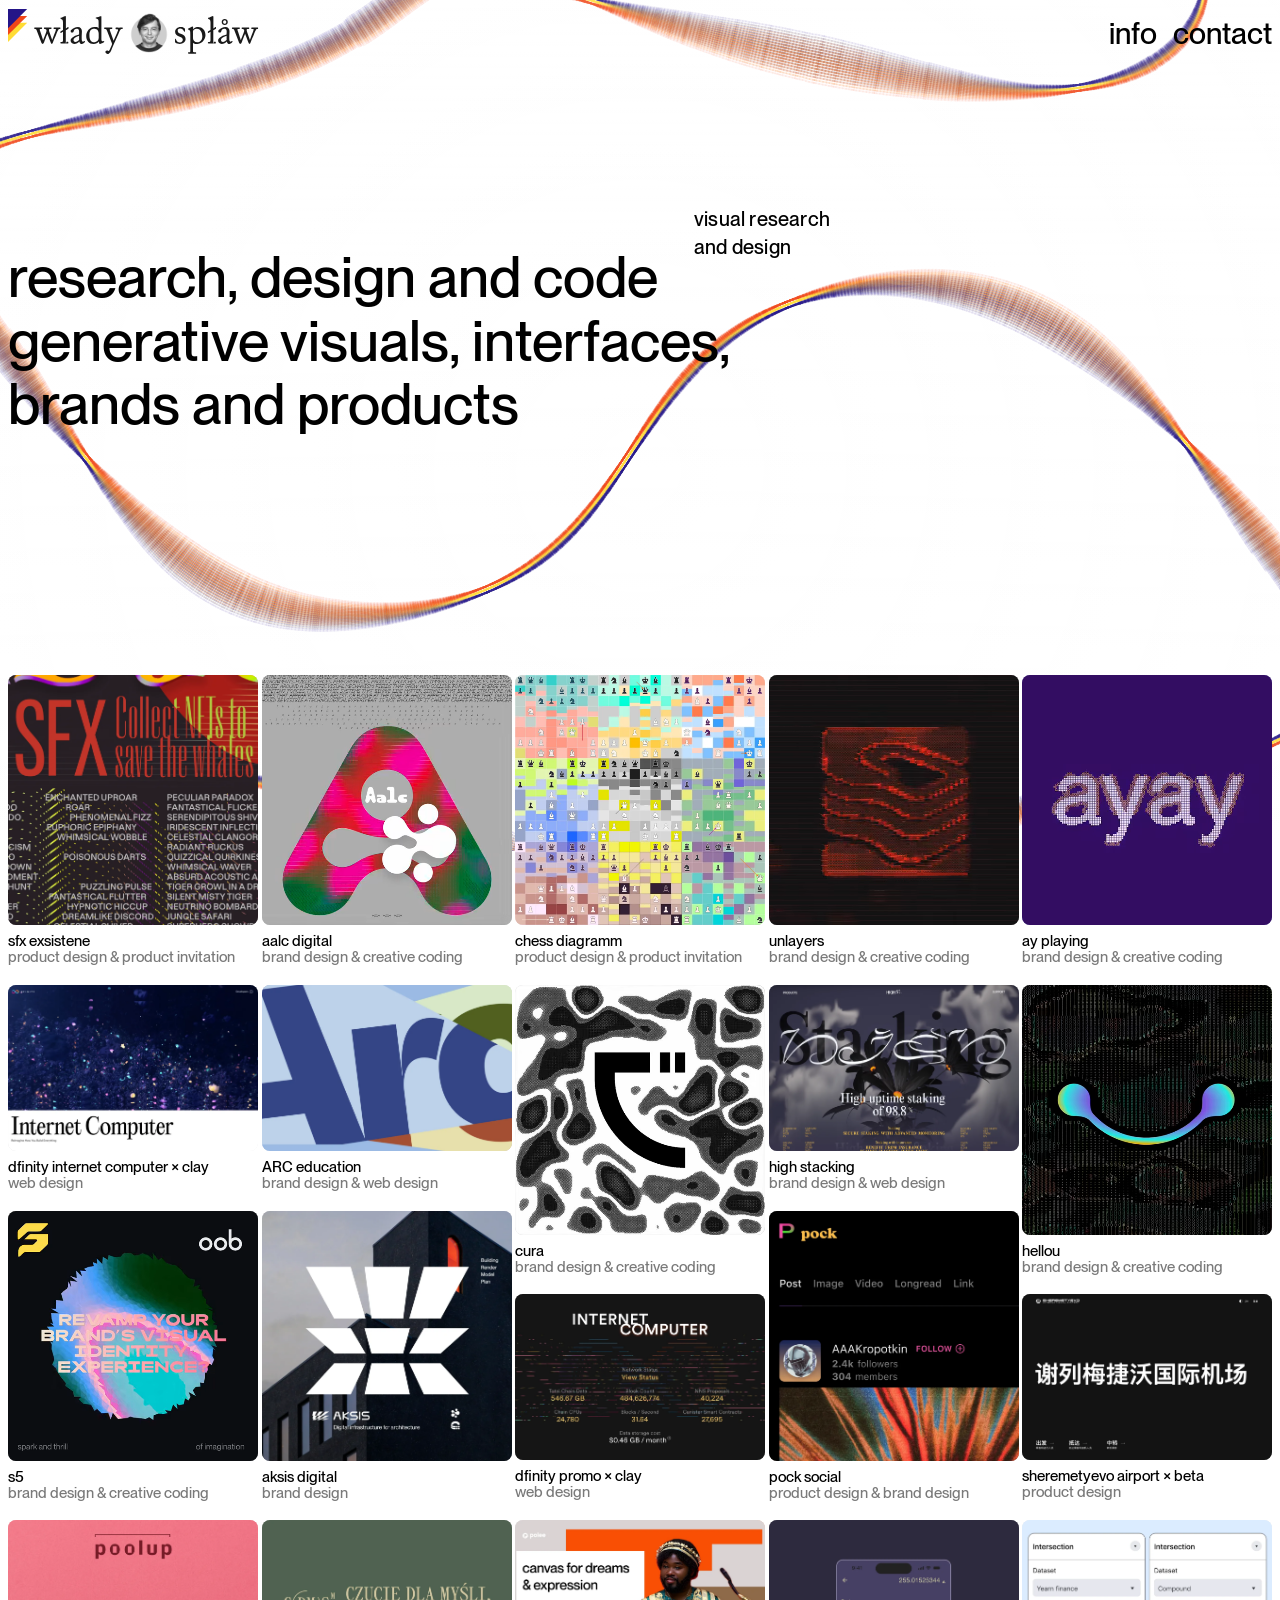
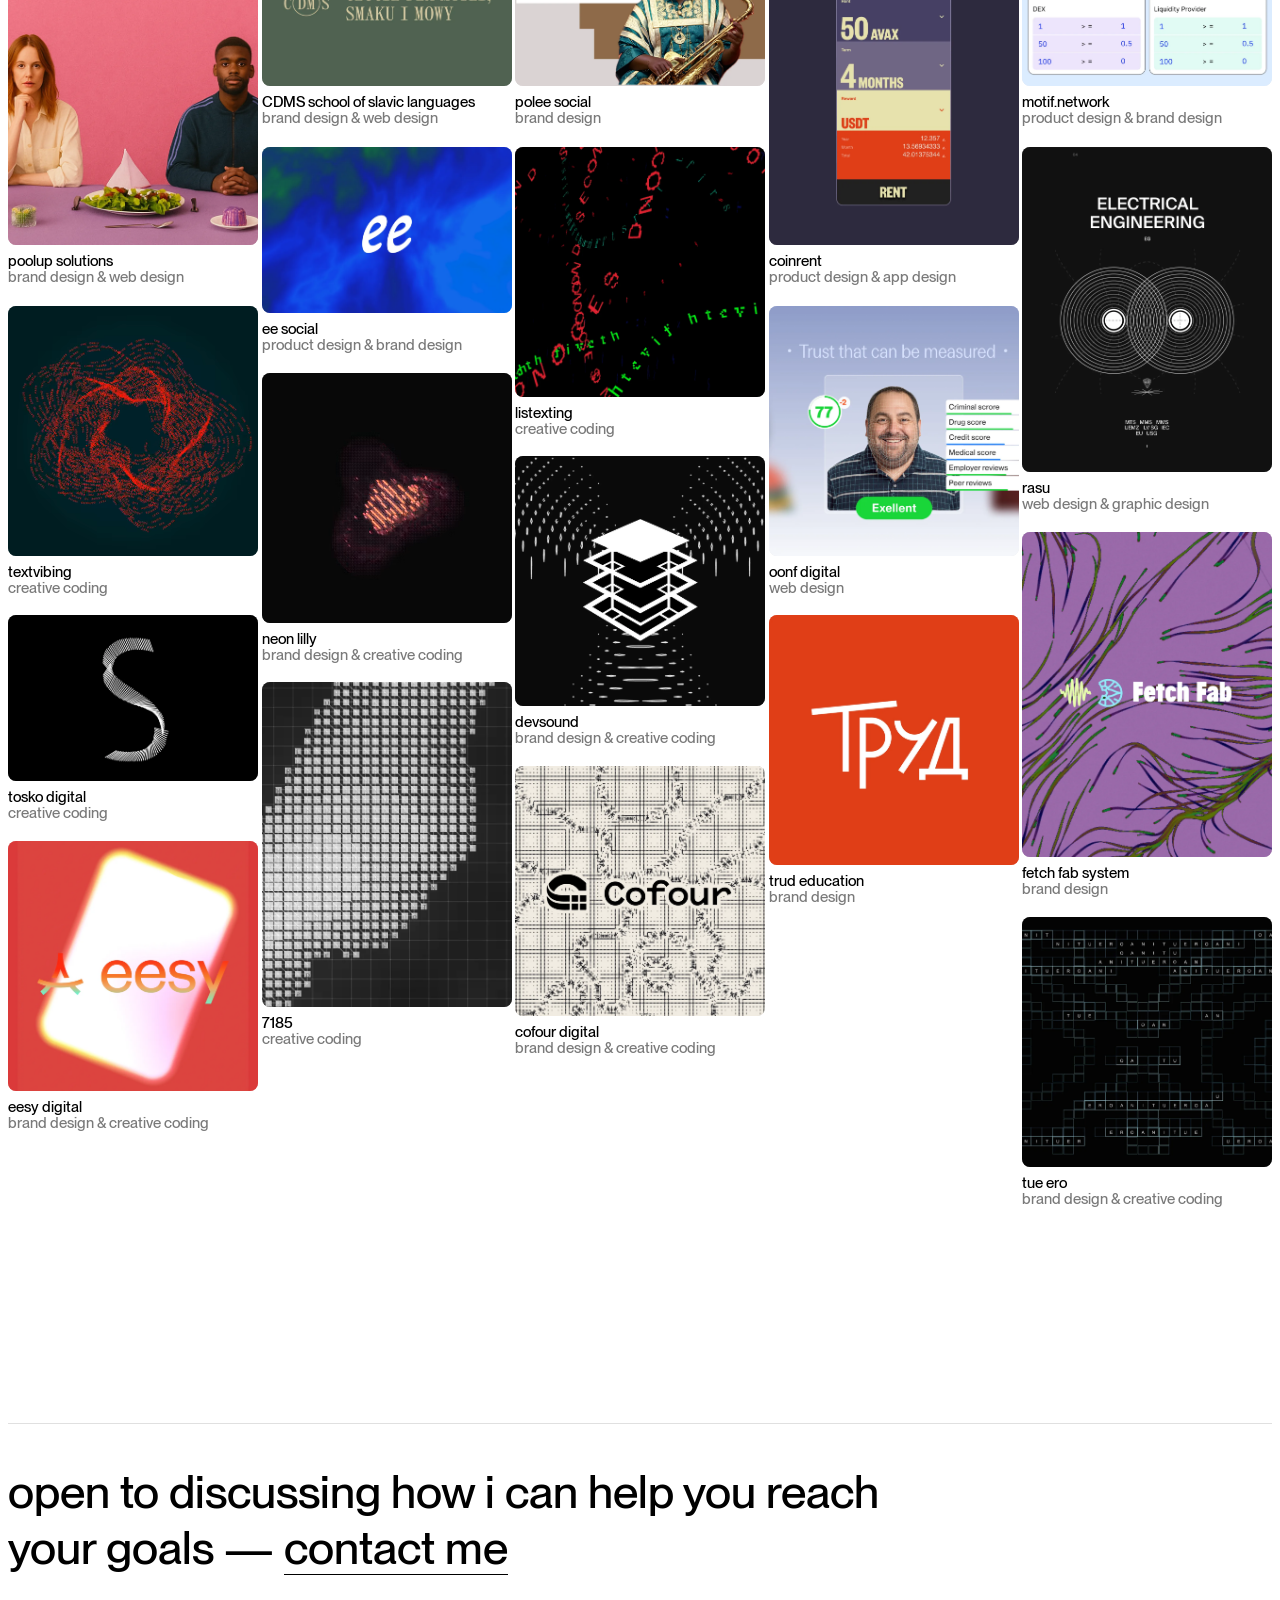
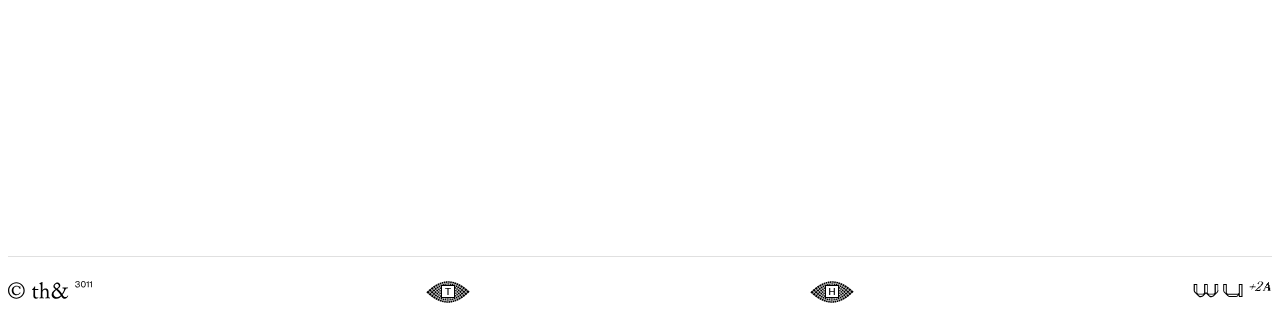
==== commit 82e51593: "update portfolio" ====
--- a/index.html
+++ b/index.html
@@ -1,7 +1,7 @@
-<!DOCTYPE html><html lang="en"> <head><meta charset="utf-8"><meta name="viewport" content="width=device-width, initial-scale=1"><title>𐦖𐦖𐦖</title><meta name="description" content="i help products and brands become clearer and more resilient"><meta name="robots" content="noindex, nofollow, noarchive, noimageindex"><meta name="googlebot" content="noindex, nofollow, noarchive, noimageindex"><link rel="canonical" href="https://wladysplaw.github.io/"><link rel="shortcut icon" href="/favicon.ico?v=3" type="image/x-icon"><link rel="icon" href="/favicon.ico?v=3" sizes="any" type="image/x-icon"><link rel="icon" href="/favicon.svg?v=3" type="image/svg+xml"><link rel="apple-touch-icon" href="/apple-touch-icon.png?v=3"><meta property="og:title" content="𐦖𐦖𐦖"><meta property="og:description" content="i help products and brands become clearer and more resilient"><meta property="og:type" content="website"><meta property="og:url" content="https://wladysplaw.github.io/"><meta property="og:image" content="https://wladysplaw.github.io/og-image.png"><meta property="og:image:width" content="1200"><meta property="og:image:height" content="630"><meta name="twitter:card" content="summary_large_image"><meta name="twitter:title" content="𐦖𐦖𐦖"><meta name="twitter:description" content="i help products and brands become clearer and more resilient"><meta name="twitter:image" content="https://wladysplaw.github.io/og-image.png"><link rel="preload" href="/fonts/PPNeueMontreal-Regular.ttf" as="font" type="font/ttf" crossorigin><link rel="preload" href="/fonts/PPNeueMontreal-Medium.ttf" as="font" type="font/ttf" crossorigin><link rel="preload" href="/fonts/PPNeueMontreal-Bold.ttf" as="font" type="font/ttf" crossorigin><link rel="stylesheet" href="/_astro/_slug_.BzxdztJN.css">
+<!DOCTYPE html><html lang="en"> <head><meta charset="utf-8"><meta name="viewport" content="width=device-width, initial-scale=1"><title>research, design and code generative visuals, interfaces, brands and products</title><meta name="description" content="designing interfaces, websites and brand systems, bringing product logic, visual language and digital implementation into one solution"><meta name="robots" content="noindex, nofollow, noarchive, noimageindex"><meta name="googlebot" content="noindex, nofollow, noarchive, noimageindex"><link rel="canonical" href="https://wladysplaw.github.io/"><link rel="shortcut icon" href="/favicon.ico?v=3" type="image/x-icon"><link rel="icon" href="/favicon.ico?v=3" sizes="any" type="image/x-icon"><link rel="icon" href="/favicon.svg?v=3" type="image/svg+xml"><link rel="apple-touch-icon" href="/apple-touch-icon.png?v=3"><meta property="og:title" content="research, design and code generative visuals, interfaces, brands and products"><meta property="og:description" content="designing interfaces, websites and brand systems, bringing product logic, visual language and digital implementation into one solution"><meta property="og:type" content="website"><meta property="og:url" content="https://wladysplaw.github.io/"><meta property="og:image" content="https://wladysplaw.github.io/og-image.png"><meta property="og:image:width" content="1200"><meta property="og:image:height" content="630"><meta name="twitter:card" content="summary_large_image"><meta name="twitter:title" content="research, design and code generative visuals, interfaces, brands and products"><meta name="twitter:description" content="designing interfaces, websites and brand systems, bringing product logic, visual language and digital implementation into one solution"><meta name="twitter:image" content="https://wladysplaw.github.io/og-image.png"><link rel="preload" href="/fonts/PPNeueMontreal-Regular.ttf" as="font" type="font/ttf" crossorigin><link rel="preload" href="/fonts/PPNeueMontreal-Medium.ttf" as="font" type="font/ttf" crossorigin><link rel="preload" href="/fonts/PPNeueMontreal-Bold.ttf" as="font" type="font/ttf" crossorigin><link rel="stylesheet" href="/_astro/_slug_.BzxdztJN.css">
 <link rel="stylesheet" href="/_astro/index.eDzV7k1N.css"></head> <body class="is-home-loading"> <script>
       if (new URLSearchParams(window.location.search).get("grid") === "1") {
         document.documentElement.classList.add("is-grid-debug");
       }
-    </script> <div class="page-loader" aria-hidden="true" data-astro-cid-mx6paujw> <div class="page-loader__bar" data-astro-cid-mx6paujw> <div class="page-loader__progress page-loader__progress--top" data-page-loader-progress data-astro-cid-mx6paujw></div> <div class="page-loader__progress page-loader__progress--middle" data-page-loader-progress data-astro-cid-mx6paujw></div> <div class="page-loader__progress page-loader__progress--bottom" data-page-loader-progress data-astro-cid-mx6paujw></div> <img class="page-loader__tail" src="/assets/loader_tail.png" alt="" data-astro-cid-mx6paujw> </div> </div> <div class="home-shell" data-astro-cid-mx6paujw> <div class="site-visual-layer" aria-hidden="true" data-astro-cid-mx6paujw> <div class="hero-canvas" data-hero-canvas-root aria-hidden="true" data-astro-cid-4zothrxl> <canvas class="hero-canvas__surface" data-hero-canvas data-astro-cid-4zothrxl></canvas> <div class="hero-canvas__veil" data-astro-cid-4zothrxl></div> </div>  <script type="module" src="/_astro/HeroCanvas.astro_astro_type_script_index_0_lang.gQRG8dLI.js"></script> </div> <div class="site-visual-mask site-visual-mask--before-final" aria-hidden="true" data-astro-cid-mx6paujw></div> <div class="site-visual-mask site-visual-mask--after-final" aria-hidden="true" data-astro-cid-mx6paujw></div> <div class="site-header-shell" data-site-header-shell data-astro-cid-ctg3m53h> <header class="site-header" data-site-header data-astro-cid-ctg3m53h> <div class="site-header__left" data-astro-cid-ctg3m53h> <a class="site-header__brand" href="/" aria-label="Władysław" data-astro-cid-ctg3m53h> <picture class="site-header__brand-mobile-picture" data-astro-cid-ctg3m53h> <source media="(max-width: 900px)" srcset="/assets/ml.svg" data-astro-cid-ctg3m53h> <img class="site-header__brand-mobile-image" src="/assets/ml.svg" alt="" data-astro-cid-ctg3m53h> </picture> <span class="site-header__brand-composite" aria-hidden="true" data-astro-cid-ctg3m53h> <img class="site-header__brand-part site-header__brand-part--left" src="/assets/logo 1.svg" alt="" data-astro-cid-ctg3m53h> <span class="site-header__brand-face" aria-hidden="true" data-astro-cid-ctg3m53h> <img class="site-header__brand-face-image site-header__brand-face-image--one" src="/assets/me01.png" alt="" loading="eager" decoding="sync" fetchpriority="high" data-astro-cid-ctg3m53h> <img class="site-header__brand-face-image site-header__brand-face-image--two" src="/assets/me02.png" alt="" loading="eager" decoding="sync" fetchpriority="high" data-astro-cid-ctg3m53h> <img class="site-header__brand-face-image site-header__brand-face-image--three" src="/assets/me03.png" alt="" loading="eager" decoding="sync" fetchpriority="high" data-astro-cid-ctg3m53h> </span> <img class="site-header__brand-part site-header__brand-part--right" src="/assets/logo 2.svg" alt="" data-astro-cid-ctg3m53h> </span> </a>  </div> <nav class="site-header__nav" aria-label="Primary" data-astro-cid-ctg3m53h> <a href="/info/" data-astro-cid-ctg3m53h>info</a> <a href="https://t.me/saysskyy" target="_blank" rel="noopener noreferrer" data-astro-cid-ctg3m53h>contact</a> </nav> </header> </div>   <script type="module">(()=>{const m=e=>{if(!e)return;const t=new Image;t.decoding="sync",t.loading="eager",t.src=e};document.querySelectorAll(".site-header__brand-face-image").forEach(e=>{e instanceof HTMLImageElement&&m(e.currentSrc||e.src)});const s=document.querySelector(".site-header__brand");if(s instanceof HTMLElement){let e=0;const t=()=>{e+=1,s.classList.add("is-face-hovered"),s.classList.toggle("is-face-rare-hover",e%5===0)},n=()=>{s.classList.remove("is-face-hovered","is-face-rare-hover")};s.addEventListener("mouseenter",t),s.addEventListener("mouseleave",n),s.addEventListener("focusin",t),s.addEventListener("focusout",n)}const a=document.querySelector("[data-site-header]");if(!(a instanceof HTMLElement))return;const v=2;let r=window.scrollY,o=0,d=0,c=!1;const l=()=>{const e=a.offsetHeight,t=parseFloat(window.getComputedStyle(a).top)||0;d=e+t+15},f=()=>{a.style.setProperty("--header-offset",`${o}px`)},h=e=>{a.dataset.atTop=e?"true":"false"},u=e=>{a.dataset.surface=e?"true":"false"},i=()=>{const e=window.scrollY,t=e-r,n=e<=v;if(h(n),n){o=0,f(),u(!1),r=e;return}t!==0&&(o=Math.min(Math.max(o+t,0),d),f()),u(!n),r=e},p=()=>{c||(c=!0,requestAnimationFrame(()=>{i(),c=!1}))},L=()=>{l(),i()};l(),i(),window.addEventListener("scroll",p,{passive:!0}),window.addEventListener("resize",L)})();</script> <main class="page" data-astro-cid-mx6paujw> <section class="hero" data-astro-cid-mx6paujw> <div class="hero-body" data-astro-cid-mx6paujw> <div class="hero-copy" data-astro-cid-mx6paujw> <div class="hero-title-wrap" data-hero-title-wrap data-lang="en" data-astro-cid-mx6paujw> <div class="hero-title" data-hero-title data-astro-cid-mx6paujw>helping products and brands be clearer and steadier</div> <div class="hero-note" data-hero-note data-astro-cid-mx6paujw>visual research
+    </script> <div class="page-loader" aria-hidden="true" data-astro-cid-mx6paujw> <div class="page-loader__bar" data-astro-cid-mx6paujw> <div class="page-loader__progress page-loader__progress--top" data-page-loader-progress data-astro-cid-mx6paujw></div> <div class="page-loader__progress page-loader__progress--middle" data-page-loader-progress data-astro-cid-mx6paujw></div> <div class="page-loader__progress page-loader__progress--bottom" data-page-loader-progress data-astro-cid-mx6paujw></div> <img class="page-loader__tail" src="/assets/loader_tail.png" alt="" data-astro-cid-mx6paujw> </div> </div> <div class="home-shell" data-astro-cid-mx6paujw> <div class="site-visual-layer" aria-hidden="true" data-astro-cid-mx6paujw> <div class="hero-canvas" data-hero-canvas-root aria-hidden="true" data-astro-cid-4zothrxl> <canvas class="hero-canvas__surface" data-hero-canvas data-astro-cid-4zothrxl></canvas> <div class="hero-canvas__veil" data-astro-cid-4zothrxl></div> </div>  <script type="module" src="/_astro/HeroCanvas.astro_astro_type_script_index_0_lang.gQRG8dLI.js"></script> </div> <div class="site-visual-mask site-visual-mask--before-final" aria-hidden="true" data-astro-cid-mx6paujw></div> <div class="site-visual-mask site-visual-mask--after-final" aria-hidden="true" data-astro-cid-mx6paujw></div> <div class="site-header-shell" data-site-header-shell data-astro-cid-ctg3m53h> <header class="site-header" data-site-header data-astro-cid-ctg3m53h> <div class="site-header__left" data-astro-cid-ctg3m53h> <a class="site-header__brand" href="/" aria-label="Władysław" data-astro-cid-ctg3m53h> <picture class="site-header__brand-mobile-picture" data-astro-cid-ctg3m53h> <source media="(max-width: 900px)" srcset="/assets/ml.svg" data-astro-cid-ctg3m53h> <img class="site-header__brand-mobile-image" src="/assets/ml.svg" alt="" data-astro-cid-ctg3m53h> </picture> <span class="site-header__brand-composite" aria-hidden="true" data-astro-cid-ctg3m53h> <img class="site-header__brand-part site-header__brand-part--left" src="/assets/logo 1.svg" alt="" data-astro-cid-ctg3m53h> <span class="site-header__brand-face" aria-hidden="true" data-astro-cid-ctg3m53h> <img class="site-header__brand-face-image site-header__brand-face-image--one" src="/assets/me01.png" alt="" loading="eager" decoding="sync" fetchpriority="high" data-astro-cid-ctg3m53h> <img class="site-header__brand-face-image site-header__brand-face-image--two" src="/assets/me02.png" alt="" loading="eager" decoding="sync" fetchpriority="high" data-astro-cid-ctg3m53h> <img class="site-header__brand-face-image site-header__brand-face-image--three" src="/assets/me03.png" alt="" loading="eager" decoding="sync" fetchpriority="high" data-astro-cid-ctg3m53h> </span> <img class="site-header__brand-part site-header__brand-part--right" src="/assets/logo 2.svg" alt="" data-astro-cid-ctg3m53h> </span> </a>  </div> <nav class="site-header__nav" aria-label="Primary" data-astro-cid-ctg3m53h> <a href="/info/" data-astro-cid-ctg3m53h>info</a> <a href="https://t.me/saysskyy" target="_blank" rel="noopener noreferrer" data-astro-cid-ctg3m53h>contact</a> </nav> </header> </div>   <script type="module">(()=>{const m=e=>{if(!e)return;const t=new Image;t.decoding="sync",t.loading="eager",t.src=e};document.querySelectorAll(".site-header__brand-face-image").forEach(e=>{e instanceof HTMLImageElement&&m(e.currentSrc||e.src)});const s=document.querySelector(".site-header__brand");if(s instanceof HTMLElement){let e=0;const t=()=>{e+=1,s.classList.add("is-face-hovered"),s.classList.toggle("is-face-rare-hover",e%5===0)},n=()=>{s.classList.remove("is-face-hovered","is-face-rare-hover")};s.addEventListener("mouseenter",t),s.addEventListener("mouseleave",n),s.addEventListener("focusin",t),s.addEventListener("focusout",n)}const a=document.querySelector("[data-site-header]");if(!(a instanceof HTMLElement))return;const v=2;let r=window.scrollY,o=0,d=0,c=!1;const l=()=>{const e=a.offsetHeight,t=parseFloat(window.getComputedStyle(a).top)||0;d=e+t+15},f=()=>{a.style.setProperty("--header-offset",`${o}px`)},h=e=>{a.dataset.atTop=e?"true":"false"},u=e=>{a.dataset.surface=e?"true":"false"},i=()=>{const e=window.scrollY,t=e-r,n=e<=v;if(h(n),n){o=0,f(),u(!1),r=e;return}t!==0&&(o=Math.min(Math.max(o+t,0),d),f()),u(!n),r=e},p=()=>{c||(c=!0,requestAnimationFrame(()=>{i(),c=!1}))},L=()=>{l(),i()};l(),i(),window.addEventListener("scroll",p,{passive:!0}),window.addEventListener("resize",L)})();</script> <main class="page" data-astro-cid-mx6paujw> <section class="hero" data-astro-cid-mx6paujw> <div class="hero-body" data-astro-cid-mx6paujw> <div class="hero-copy" data-astro-cid-mx6paujw> <div class="hero-title-wrap" data-hero-title-wrap data-lang="en" data-astro-cid-mx6paujw> <div class="hero-title" data-hero-title data-astro-cid-mx6paujw>research, design and code generative visuals, interfaces, brands and products</div> <div class="hero-note" data-hero-note data-astro-cid-mx6paujw>visual research
 and design</div> </div> </div> </div> </section> <section class="portfolio" data-astro-cid-mx6paujw> <div class="portfolio-surface" aria-hidden="true" data-astro-cid-mx6paujw></div> <div class="column" data-astro-cid-mx6paujw> <article class="card is-revealed" data-hover-kind="slideshow" data-reveal style="--reveal-delay:0ms; --mobile-order:0;" data-astro-cid-mx6paujw> <div class="card-media" style="--card-aspect-ratio:1 / 1;" data-astro-cid-mx6paujw> <img class="card-thumb" src="/projects/sfx exsistene/cover_thumb.webp" alt="" loading="eager" fetchpriority="high" decoding="async" aria-hidden="true" data-astro-cid-mx6paujw> <img class="card-hover-thumb" src="/projects/sfx exsistene/hover/01_thumb.webp" alt="" loading="eager" fetchpriority="high" decoding="async" aria-hidden="true" data-astro-cid-mx6paujw> <img class="card-cover" src="/projects/sfx exsistene/cover.webp" alt="sfx exsistene" loading="eager" fetchpriority="high" decoding="async" data-astro-cid-mx6paujw>   <div class="card-hover-slideshow" data-astro-cid-mx6paujw> <img class="card-hover-frame is-current" data-src="/projects/sfx exsistene/hover/01.webp" alt="" loading="lazy" data-astro-cid-mx6paujw><img class="card-hover-frame" data-src="/projects/sfx exsistene/hover/02.webp" alt="" loading="lazy" data-astro-cid-mx6paujw><img class="card-hover-frame" data-src="/projects/sfx exsistene/hover/03.webp" alt="" loading="lazy" data-astro-cid-mx6paujw><img class="card-hover-frame" data-src="/projects/sfx exsistene/hover/04.webp" alt="" loading="lazy" data-astro-cid-mx6paujw><img class="card-hover-frame" data-src="/projects/sfx exsistene/hover/05.webp" alt="" loading="lazy" data-astro-cid-mx6paujw><img class="card-hover-frame" data-src="/projects/sfx exsistene/hover/06.webp" alt="" loading="lazy" data-astro-cid-mx6paujw><img class="card-hover-frame" data-src="/projects/sfx exsistene/cover.webp" alt="" loading="lazy" data-astro-cid-mx6paujw>  </div> </div> <div class="card-copy" data-astro-cid-mx6paujw> <div class="card-title" data-astro-cid-mx6paujw>sfx exsistene</div> <div class="meta-row" data-astro-cid-mx6paujw> <div class="card-meta" data-astro-cid-mx6paujw>product design &amp; product invitation</div> </div> </div> </article><article class="card" data-hover-kind="slideshow" data-reveal style="--reveal-delay:45ms; --mobile-order:5;" data-astro-cid-mx6paujw> <div class="card-media" style="--card-aspect-ratio:353 / 235;" data-astro-cid-mx6paujw> <img class="card-thumb" src="/projects/dfinity internet computer × clay/cover_thumb.webp" alt="" loading="eager" fetchpriority="high" decoding="async" aria-hidden="true" data-astro-cid-mx6paujw> <img class="card-hover-thumb" src="/projects/dfinity internet computer × clay/hover/01_thumb.webp" alt="" loading="eager" fetchpriority="high" decoding="async" aria-hidden="true" data-astro-cid-mx6paujw> <img class="card-cover" src="/projects/dfinity internet computer × clay/cover.webp" alt="dfinity internet computer × clay" loading="eager" fetchpriority="high" decoding="async" data-astro-cid-mx6paujw>   <div class="card-hover-slideshow" data-astro-cid-mx6paujw> <img class="card-hover-frame is-current" data-src="/projects/dfinity internet computer × clay/hover/01.webp" alt="" loading="lazy" data-astro-cid-mx6paujw><img class="card-hover-frame" data-src="/projects/dfinity internet computer × clay/hover/02.webp" alt="" loading="lazy" data-astro-cid-mx6paujw><img class="card-hover-frame" data-src="/projects/dfinity internet computer × clay/hover/03.webp" alt="" loading="lazy" data-astro-cid-mx6paujw><img class="card-hover-frame" data-src="/projects/dfinity internet computer × clay/cover.webp" alt="" loading="lazy" data-astro-cid-mx6paujw>  </div> </div> <div class="card-copy" data-astro-cid-mx6paujw> <div class="card-title" data-astro-cid-mx6paujw>dfinity internet computer × clay</div> <div class="meta-row" data-astro-cid-mx6paujw> <div class="card-meta" data-astro-cid-mx6paujw>web design</div> </div> </div> </article><article class="card" data-hover-kind="slideshow" data-reveal style="--reveal-delay:90ms; --mobile-order:10;" data-astro-cid-mx6paujw> <div class="card-media" style="--card-aspect-ratio:1 / 1;" data-astro-cid-mx6paujw> <img class="card-thumb" src="/projects/s5/cover_thumb.webp" alt="" loading="eager" fetchpriority="high" decoding="async" aria-hidden="true" data-astro-cid-mx6paujw> <img class="card-hover-thumb" src="/projects/s5/hover/01_thumb.webp" alt="" loading="eager" fetchpriority="high" decoding="async" aria-hidden="true" data-astro-cid-mx6paujw> <video class="card-cover" src="/projects/s5/cover.webm" poster="/projects/s5/cover_thumb.webp" autoplay muted loop playsinline preload="auto" aria-label="s5" data-astro-cid-mx6paujw></video>   <div class="card-hover-slideshow" data-astro-cid-mx6paujw> <img class="card-hover-frame is-current" data-src="/projects/s5/hover/01.webp" alt="" loading="lazy" data-astro-cid-mx6paujw><img class="card-hover-frame" data-src="/projects/s5/hover/02.webp" alt="" loading="lazy" data-astro-cid-mx6paujw><img class="card-hover-frame" data-src="/projects/s5/hover/03.webp" alt="" loading="lazy" data-astro-cid-mx6paujw><img class="card-hover-frame" data-src="/projects/s5/hover/04.webp" alt="" loading="lazy" data-astro-cid-mx6paujw> <video class="card-hover-frame card-hover-frame--video" muted loop playsinline preload="none" poster="/projects/s5/cover_thumb.webp" data-astro-cid-mx6paujw> <source data-src="/projects/s5/cover.webm" type="video/webm" data-astro-cid-mx6paujw> </video> </div> </div> <div class="card-copy" data-astro-cid-mx6paujw> <div class="card-title" data-astro-cid-mx6paujw>s5</div> <div class="meta-row" data-astro-cid-mx6paujw> <div class="card-meta" data-astro-cid-mx6paujw>brand design &amp; creative coding</div> </div> </div> </article><article class="card" data-hover-kind="slideshow" data-reveal style="--reveal-delay:135ms; --mobile-order:15;" data-astro-cid-mx6paujw> <div class="card-media" style="--card-aspect-ratio:353 / 460;" data-astro-cid-mx6paujw> <img class="card-thumb" src="/projects/poolup solutions/cover_thumb.webp" alt="" loading="eager" fetchpriority="high" decoding="async" aria-hidden="true" data-astro-cid-mx6paujw> <img class="card-hover-thumb" src="/projects/poolup solutions/hover/01_thumb.webp" alt="" loading="eager" fetchpriority="high" decoding="async" aria-hidden="true" data-astro-cid-mx6paujw> <img class="card-cover" src="/projects/poolup solutions/cover.webp" alt="poolup solutions" loading="eager" fetchpriority="high" decoding="async" data-astro-cid-mx6paujw>   <div class="card-hover-slideshow" data-astro-cid-mx6paujw> <img class="card-hover-frame is-current" data-src="/projects/poolup solutions/hover/01.webp" alt="" loading="lazy" data-astro-cid-mx6paujw><img class="card-hover-frame" data-src="/projects/poolup solutions/hover/02.webp" alt="" loading="lazy" data-astro-cid-mx6paujw><img class="card-hover-frame" data-src="/projects/poolup solutions/hover/03.webp" alt="" loading="lazy" data-astro-cid-mx6paujw><img class="card-hover-frame" data-src="/projects/poolup solutions/cover.webp" alt="" loading="lazy" data-astro-cid-mx6paujw>  </div> </div> <div class="card-copy" data-astro-cid-mx6paujw> <div class="card-title" data-astro-cid-mx6paujw>poolup solutions</div> <div class="meta-row" data-astro-cid-mx6paujw> <div class="card-meta" data-astro-cid-mx6paujw>brand design &amp; web design</div> </div> </div> </article><article class="card" data-hover-kind="slideshow" data-reveal style="--reveal-delay:180ms; --mobile-order:20;" data-astro-cid-mx6paujw> <div class="card-media" style="--card-aspect-ratio:1 / 1;" data-astro-cid-mx6paujw> <img class="card-thumb" src="/projects/textvibing/cover_thumb.webp" alt="" loading="lazy" fetchpriority="low" decoding="async" aria-hidden="true" data-astro-cid-mx6paujw> <img class="card-hover-thumb" src="/projects/textvibing/hover/01_thumb.webp" alt="" loading="lazy" fetchpriority="auto" decoding="async" aria-hidden="true" data-astro-cid-mx6paujw> <video class="card-cover" src="/projects/textvibing/cover.webm" poster="/projects/textvibing/cover_thumb.webp" autoplay muted loop playsinline preload="metadata" aria-label="textvibing" data-astro-cid-mx6paujw></video>   <div class="card-hover-slideshow" data-astro-cid-mx6paujw> <img class="card-hover-frame is-current" data-src="/projects/textvibing/hover/01.webp" alt="" loading="lazy" data-astro-cid-mx6paujw><img class="card-hover-frame" data-src="/projects/textvibing/hover/02.webp" alt="" loading="lazy" data-astro-cid-mx6paujw><img class="card-hover-frame" data-src="/projects/textvibing/hover/03.webp" alt="" loading="lazy" data-astro-cid-mx6paujw><img class="card-hover-frame" data-src="/projects/textvibing/hover/04.webp" alt="" loading="lazy" data-astro-cid-mx6paujw> <video class="card-hover-frame card-hover-frame--video" muted loop playsinline preload="none" poster="/projects/textvibing/cover_thumb.webp" data-astro-cid-mx6paujw> <source data-src="/projects/textvibing/cover.webm" type="video/webm" data-astro-cid-mx6paujw> </video> </div> </div> <div class="card-copy" data-astro-cid-mx6paujw> <div class="card-title" data-astro-cid-mx6paujw>textvibing</div> <div class="meta-row" data-astro-cid-mx6paujw> <div class="card-meta" data-astro-cid-mx6paujw>creative coding</div> </div> </div> </article><article class="card" data-hover-kind="none" data-reveal style="--reveal-delay:225ms; --mobile-order:25;" data-astro-cid-mx6paujw> <div class="card-media" style="--card-aspect-ratio:353 / 235;" data-astro-cid-mx6paujw> <img class="card-thumb" src="/projects/tosko digital/cover_thumb.webp" alt="" loading="lazy" fetchpriority="low" decoding="async" aria-hidden="true" data-astro-cid-mx6paujw>  <img class="card-cover" src="/projects/tosko digital/cover.webp" alt="tosko digital" loading="lazy" fetchpriority="auto" decoding="async" data-astro-cid-mx6paujw>    </div> <div class="card-copy" data-astro-cid-mx6paujw> <div class="card-title" data-astro-cid-mx6paujw>tosko digital</div> <div class="meta-row" data-astro-cid-mx6paujw> <div class="card-meta" data-astro-cid-mx6paujw>creative coding</div> </div> </div> </article><article class="card" data-hover-kind="none" data-reveal style="--reveal-delay:240ms; --mobile-order:30;" data-astro-cid-mx6paujw> <div class="card-media" style="--card-aspect-ratio:1 / 1;" data-astro-cid-mx6paujw> <img class="card-thumb" src="/projects/eesy digital/cover_thumb.webp" alt="" loading="lazy" fetchpriority="low" decoding="async" aria-hidden="true" data-astro-cid-mx6paujw>  <img class="card-cover" src="/projects/eesy digital/cover.webp" alt="eesy digital" loading="lazy" fetchpriority="auto" decoding="async" data-astro-cid-mx6paujw>    </div> <div class="card-copy" data-astro-cid-mx6paujw> <div class="card-title" data-astro-cid-mx6paujw>eesy digital</div> <div class="meta-row" data-astro-cid-mx6paujw> <div class="card-meta" data-astro-cid-mx6paujw>brand design &amp; creative coding</div> </div> </div> </article> </div><div class="column" data-astro-cid-mx6paujw> <article class="card is-revealed" data-hover-kind="slideshow" data-reveal style="--reveal-delay:45ms; --mobile-order:1;" data-astro-cid-mx6paujw> <div class="card-media" style="--card-aspect-ratio:1 / 1;" data-astro-cid-mx6paujw> <img class="card-thumb" src="/projects/aalc digital/cover_thumb.webp" alt="" loading="lazy" fetchpriority="low" decoding="async" aria-hidden="true" data-astro-cid-mx6paujw> <img class="card-hover-thumb" src="/projects/aalc digital/hover/01_thumb.webp" alt="" loading="eager" fetchpriority="high" decoding="async" aria-hidden="true" data-astro-cid-mx6paujw> <video class="card-cover" src="/projects/aalc digital/cover.webm" poster="/projects/aalc digital/cover_thumb.webp" autoplay muted loop playsinline preload="metadata" aria-label="aalc digital" data-astro-cid-mx6paujw></video>   <div class="card-hover-slideshow" data-astro-cid-mx6paujw> <img class="card-hover-frame is-current" data-src="/projects/aalc digital/hover/01.webp" alt="" loading="lazy" data-astro-cid-mx6paujw><img class="card-hover-frame" data-src="/projects/aalc digital/hover/02.webp" alt="" loading="lazy" data-astro-cid-mx6paujw><img class="card-hover-frame" data-src="/projects/aalc digital/hover/03.webp" alt="" loading="lazy" data-astro-cid-mx6paujw> <video class="card-hover-frame card-hover-frame--video" muted loop playsinline preload="none" poster="/projects/aalc digital/cover_thumb.webp" data-astro-cid-mx6paujw> <source data-src="/projects/aalc digital/cover.webm" type="video/webm" data-astro-cid-mx6paujw> </video> </div> </div> <div class="card-copy" data-astro-cid-mx6paujw> <div class="card-title" data-astro-cid-mx6paujw>aalc digital</div> <div class="meta-row" data-astro-cid-mx6paujw> <div class="card-meta" data-astro-cid-mx6paujw>brand design &amp; creative coding</div> </div> </div> </article><article class="card" data-hover-kind="slideshow" data-reveal style="--reveal-delay:90ms; --mobile-order:6;" data-astro-cid-mx6paujw> <div class="card-media" style="--card-aspect-ratio:353 / 235;" data-astro-cid-mx6paujw> <img class="card-thumb" src="/projects/ARC education/cover_thumb.webp" alt="" loading="lazy" fetchpriority="low" decoding="async" aria-hidden="true" data-astro-cid-mx6paujw> <img class="card-hover-thumb" src="/projects/ARC education/hover/01_thumb.webp" alt="" loading="eager" fetchpriority="high" decoding="async" aria-hidden="true" data-astro-cid-mx6paujw> <img class="card-cover" src="/projects/ARC education/cover.webp" alt="ARC education" loading="lazy" fetchpriority="auto" decoding="async" data-astro-cid-mx6paujw>   <div class="card-hover-slideshow" data-astro-cid-mx6paujw> <img class="card-hover-frame is-current" data-src="/projects/ARC education/hover/01.webp" alt="" loading="lazy" data-astro-cid-mx6paujw><img class="card-hover-frame" data-src="/projects/ARC education/hover/02.webp" alt="" loading="lazy" data-astro-cid-mx6paujw><img class="card-hover-frame" data-src="/projects/ARC education/hover/03.webp" alt="" loading="lazy" data-astro-cid-mx6paujw><img class="card-hover-frame" data-src="/projects/ARC education/cover.webp" alt="" loading="lazy" data-astro-cid-mx6paujw>  </div> </div> <div class="card-copy" data-astro-cid-mx6paujw> <div class="card-title" data-astro-cid-mx6paujw>ARC education</div> <div class="meta-row" data-astro-cid-mx6paujw> <div class="card-meta" data-astro-cid-mx6paujw>brand design &amp; web design</div> </div> </div> </article><article class="card" data-hover-kind="slideshow" data-reveal style="--reveal-delay:135ms; --mobile-order:11;" data-astro-cid-mx6paujw> <div class="card-media" style="--card-aspect-ratio:1 / 1;" data-astro-cid-mx6paujw> <img class="card-thumb" src="/projects/aksis digital/cover_thumb.webp" alt="" loading="lazy" fetchpriority="low" decoding="async" aria-hidden="true" data-astro-cid-mx6paujw> <img class="card-hover-thumb" src="/projects/aksis digital/hover/01_thumb.webp" alt="" loading="eager" fetchpriority="high" decoding="async" aria-hidden="true" data-astro-cid-mx6paujw> <img class="card-cover" src="/projects/aksis digital/cover.webp" alt="aksis digital" loading="lazy" fetchpriority="auto" decoding="async" data-astro-cid-mx6paujw>   <div class="card-hover-slideshow" data-astro-cid-mx6paujw> <img class="card-hover-frame is-current" data-src="/projects/aksis digital/hover/01.webp" alt="" loading="lazy" data-astro-cid-mx6paujw><img class="card-hover-frame" data-src="/projects/aksis digital/hover/02.webp" alt="" loading="lazy" data-astro-cid-mx6paujw><img class="card-hover-frame" data-src="/projects/aksis digital/hover/03.webp" alt="" loading="lazy" data-astro-cid-mx6paujw><img class="card-hover-frame" data-src="/projects/aksis digital/hover/04.webp" alt="" loading="lazy" data-astro-cid-mx6paujw><img class="card-hover-frame" data-src="/projects/aksis digital/cover.webp" alt="" loading="lazy" data-astro-cid-mx6paujw>  </div> </div> <div class="card-copy" data-astro-cid-mx6paujw> <div class="card-title" data-astro-cid-mx6paujw>aksis digital</div> <div class="meta-row" data-astro-cid-mx6paujw> <div class="card-meta" data-astro-cid-mx6paujw>brand design</div> </div> </div> </article><article class="card" data-hover-kind="slideshow" data-reveal style="--reveal-delay:180ms; --mobile-order:16;" data-astro-cid-mx6paujw> <div class="card-media" style="--card-aspect-ratio:353 / 235;" data-astro-cid-mx6paujw> <img class="card-thumb" src="/projects/CDMS School of Slavic Languages/cover_thumb.webp" alt="" loading="lazy" fetchpriority="low" decoding="async" aria-hidden="true" data-astro-cid-mx6paujw> <img class="card-hover-thumb" src="/projects/CDMS School of Slavic Languages/hover/01_thumb.webp" alt="" loading="eager" fetchpriority="high" decoding="async" aria-hidden="true" data-astro-cid-mx6paujw> <img class="card-cover" src="/projects/CDMS School of Slavic Languages/cover.webp" alt="CDMS school of slavic languages" loading="lazy" fetchpriority="auto" decoding="async" data-astro-cid-mx6paujw>   <div class="card-hover-slideshow" data-astro-cid-mx6paujw> <img class="card-hover-frame is-current" data-src="/projects/CDMS School of Slavic Languages/hover/01.webp" alt="" loading="lazy" data-astro-cid-mx6paujw><img class="card-hover-frame" data-src="/projects/CDMS School of Slavic Languages/hover/02.webp" alt="" loading="lazy" data-astro-cid-mx6paujw><img class="card-hover-frame" data-src="/projects/CDMS School of Slavic Languages/cover.webp" alt="" loading="lazy" data-astro-cid-mx6paujw>  </div> </div> <div class="card-copy" data-astro-cid-mx6paujw> <div class="card-title" data-astro-cid-mx6paujw>CDMS school of slavic languages</div> <div class="meta-row" data-astro-cid-mx6paujw> <div class="card-meta" data-astro-cid-mx6paujw>brand design &amp; web design</div> </div> </div> </article><article class="card" data-hover-kind="slideshow" data-reveal style="--reveal-delay:225ms; --mobile-order:21;" data-astro-cid-mx6paujw> <div class="card-media" style="--card-aspect-ratio:353 / 235;" data-astro-cid-mx6paujw> <img class="card-thumb" src="/projects/ee social/cover_thumb.webp" alt="" loading="lazy" fetchpriority="low" decoding="async" aria-hidden="true" data-astro-cid-mx6paujw> <img class="card-hover-thumb" src="/projects/ee social/hover/01_thumb.webp" alt="" loading="lazy" fetchpriority="auto" decoding="async" aria-hidden="true" data-astro-cid-mx6paujw> <img class="card-cover" src="/projects/ee social/cover.webp" alt="ee social" loading="lazy" fetchpriority="auto" decoding="async" data-astro-cid-mx6paujw>   <div class="card-hover-slideshow" data-astro-cid-mx6paujw> <img class="card-hover-frame is-current" data-src="/projects/ee social/hover/01.webp" alt="" loading="lazy" data-astro-cid-mx6paujw><img class="card-hover-frame" data-src="/projects/ee social/hover/02.webp" alt="" loading="lazy" data-astro-cid-mx6paujw><img class="card-hover-frame" data-src="/projects/ee social/hover/03.webp" alt="" loading="lazy" data-astro-cid-mx6paujw><img class="card-hover-frame" data-src="/projects/ee social/cover.webp" alt="" loading="lazy" data-astro-cid-mx6paujw>  </div> </div> <div class="card-copy" data-astro-cid-mx6paujw> <div class="card-title" data-astro-cid-mx6paujw>ee social</div> <div class="meta-row" data-astro-cid-mx6paujw> <div class="card-meta" data-astro-cid-mx6paujw>product design &amp; brand design</div> </div> </div> </article><article class="card" data-hover-kind="slideshow" data-reveal style="--reveal-delay:240ms; --mobile-order:26;" data-astro-cid-mx6paujw> <div class="card-media" style="--card-aspect-ratio:1 / 1;" data-astro-cid-mx6paujw> <img class="card-thumb" src="/projects/neon lilly/cover_thumb.webp" alt="" loading="lazy" fetchpriority="low" decoding="async" aria-hidden="true" data-astro-cid-mx6paujw> <img class="card-hover-thumb" src="/projects/neon lilly/hover/01_thumb.webp" alt="" loading="lazy" fetchpriority="auto" decoding="async" aria-hidden="true" data-astro-cid-mx6paujw> <video class="card-cover" src="/projects/neon lilly/cover.webm" poster="/projects/neon lilly/cover_thumb.webp" autoplay muted loop playsinline preload="metadata" aria-label="neon lilly" data-astro-cid-mx6paujw></video>   <div class="card-hover-slideshow" data-astro-cid-mx6paujw> <img class="card-hover-frame is-current" data-src="/projects/neon lilly/hover/01.webp" alt="" loading="lazy" data-astro-cid-mx6paujw><img class="card-hover-frame" data-src="/projects/neon lilly/hover/02.webp" alt="" loading="lazy" data-astro-cid-mx6paujw> <video class="card-hover-frame card-hover-frame--video" muted loop playsinline preload="none" poster="/projects/neon lilly/cover_thumb.webp" data-astro-cid-mx6paujw> <source data-src="/projects/neon lilly/cover.webm" type="video/webm" data-astro-cid-mx6paujw> </video> </div> </div> <div class="card-copy" data-astro-cid-mx6paujw> <div class="card-title" data-astro-cid-mx6paujw>neon lilly</div> <div class="meta-row" data-astro-cid-mx6paujw> <div class="card-meta" data-astro-cid-mx6paujw>brand design &amp; creative coding</div> </div> </div> </article><article class="card" data-hover-kind="none" data-reveal style="--reveal-delay:240ms; --mobile-order:31;" data-astro-cid-mx6paujw> <div class="card-media" style="--card-aspect-ratio:353 / 460;" data-astro-cid-mx6paujw> <img class="card-thumb" src="/projects/7185/cover_thumb.webp" alt="" loading="lazy" fetchpriority="low" decoding="async" aria-hidden="true" data-astro-cid-mx6paujw>  <img class="card-cover" src="/projects/7185/cover.webp" alt="7185" loading="lazy" fetchpriority="auto" decoding="async" data-astro-cid-mx6paujw>    </div> <div class="card-copy" data-astro-cid-mx6paujw> <div class="card-title" data-astro-cid-mx6paujw>7185</div> <div class="meta-row" data-astro-cid-mx6paujw> <div class="card-meta" data-astro-cid-mx6paujw>creative coding</div> </div> </div> </article> </div><div class="column" data-astro-cid-mx6paujw> <article class="card is-revealed" data-hover-kind="slideshow" data-reveal style="--reveal-delay:90ms; --mobile-order:2;" data-astro-cid-mx6paujw> <div class="card-media" style="--card-aspect-ratio:1 / 1;" data-astro-cid-mx6paujw> <img class="card-thumb" src="/projects/chess diagramm/cover_thumb.webp" alt="" loading="lazy" fetchpriority="low" decoding="async" aria-hidden="true" data-astro-cid-mx6paujw> <img class="card-hover-thumb" src="/projects/chess diagramm/hover/01_thumb.webp" alt="" loading="eager" fetchpriority="high" decoding="async" aria-hidden="true" data-astro-cid-mx6paujw> <img class="card-cover" src="/projects/chess diagramm/cover.webp" alt="chess diagramm" loading="lazy" fetchpriority="auto" decoding="async" data-astro-cid-mx6paujw>   <div class="card-hover-slideshow" data-astro-cid-mx6paujw> <img class="card-hover-frame is-current" data-src="/projects/chess diagramm/hover/01.webp" alt="" loading="lazy" data-astro-cid-mx6paujw><img class="card-hover-frame" data-src="/projects/chess diagramm/hover/02.webp" alt="" loading="lazy" data-astro-cid-mx6paujw><img class="card-hover-frame" data-src="/projects/chess diagramm/hover/03.webp" alt="" loading="lazy" data-astro-cid-mx6paujw><img class="card-hover-frame" data-src="/projects/chess diagramm/hover/04.webp" alt="" loading="lazy" data-astro-cid-mx6paujw><img class="card-hover-frame" data-src="/projects/chess diagramm/hover/05.webp" alt="" loading="lazy" data-astro-cid-mx6paujw><img class="card-hover-frame" data-src="/projects/chess diagramm/hover/06.webp" alt="" loading="lazy" data-astro-cid-mx6paujw><img class="card-hover-frame" data-src="/projects/chess diagramm/hover/07.webp" alt="" loading="lazy" data-astro-cid-mx6paujw><img class="card-hover-frame" data-src="/projects/chess diagramm/hover/08.webp" alt="" loading="lazy" data-astro-cid-mx6paujw><img class="card-hover-frame" data-src="/projects/chess diagramm/hover/09.webp" alt="" loading="lazy" data-astro-cid-mx6paujw><img class="card-hover-frame" data-src="/projects/chess diagramm/hover/10.webp" alt="" loading="lazy" data-astro-cid-mx6paujw><img class="card-hover-frame" data-src="/projects/chess diagramm/hover/11.webp" alt="" loading="lazy" data-astro-cid-mx6paujw><img class="card-hover-frame" data-src="/projects/chess diagramm/hover/12.webp" alt="" loading="lazy" data-astro-cid-mx6paujw><img class="card-hover-frame" data-src="/projects/chess diagramm/cover.webp" alt="" loading="lazy" data-astro-cid-mx6paujw>  </div> </div> <div class="card-copy" data-astro-cid-mx6paujw> <div class="card-title" data-astro-cid-mx6paujw>chess diagramm</div> <div class="meta-row" data-astro-cid-mx6paujw> <div class="card-meta" data-astro-cid-mx6paujw>product design &amp; product invitation</div> </div> </div> </article><article class="card" data-hover-kind="slideshow" data-reveal style="--reveal-delay:135ms; --mobile-order:7;" data-astro-cid-mx6paujw> <div class="card-media" style="--card-aspect-ratio:1 / 1;" data-astro-cid-mx6paujw> <img class="card-thumb" src="/projects/cura/cover_thumb.webp" alt="" loading="lazy" fetchpriority="low" decoding="async" aria-hidden="true" data-astro-cid-mx6paujw> <img class="card-hover-thumb" src="/projects/cura/hover/01_thumb.webp" alt="" loading="eager" fetchpriority="high" decoding="async" aria-hidden="true" data-astro-cid-mx6paujw> <video class="card-cover" src="/projects/cura/cover.webm" poster="/projects/cura/cover_thumb.webp" autoplay muted loop playsinline preload="metadata" aria-label="cura" data-astro-cid-mx6paujw></video>   <div class="card-hover-slideshow" data-astro-cid-mx6paujw> <img class="card-hover-frame is-current" data-src="/projects/cura/hover/01.webp" alt="" loading="lazy" data-astro-cid-mx6paujw><img class="card-hover-frame" data-src="/projects/cura/hover/02.webp" alt="" loading="lazy" data-astro-cid-mx6paujw><img class="card-hover-frame" data-src="/projects/cura/hover/03.webp" alt="" loading="lazy" data-astro-cid-mx6paujw><img class="card-hover-frame" data-src="/projects/cura/hover/04.webp" alt="" loading="lazy" data-astro-cid-mx6paujw><img class="card-hover-frame" data-src="/projects/cura/hover/05.webp" alt="" loading="lazy" data-astro-cid-mx6paujw><img class="card-hover-frame" data-src="/projects/cura/hover/06.webp" alt="" loading="lazy" data-astro-cid-mx6paujw><img class="card-hover-frame" data-src="/projects/cura/hover/07.webp" alt="" loading="lazy" data-astro-cid-mx6paujw> <video class="card-hover-frame card-hover-frame--video" muted loop playsinline preload="none" poster="/projects/cura/cover_thumb.webp" data-astro-cid-mx6paujw> <source data-src="/projects/cura/cover.webm" type="video/webm" data-astro-cid-mx6paujw> </video> </div> </div> <div class="card-copy" data-astro-cid-mx6paujw> <div class="card-title" data-astro-cid-mx6paujw>cura</div> <div class="meta-row" data-astro-cid-mx6paujw> <div class="card-meta" data-astro-cid-mx6paujw>brand design &amp; creative coding</div> </div> </div> </article><article class="card" data-hover-kind="slideshow" data-reveal style="--reveal-delay:180ms; --mobile-order:12;" data-astro-cid-mx6paujw> <div class="card-media" style="--card-aspect-ratio:353 / 235;" data-astro-cid-mx6paujw> <img class="card-thumb" src="/projects/dfinity promo × clay/cover_thumb.webp" alt="" loading="lazy" fetchpriority="low" decoding="async" aria-hidden="true" data-astro-cid-mx6paujw> <img class="card-hover-thumb" src="/projects/dfinity promo × clay/hover/01_thumb.webp" alt="" loading="eager" fetchpriority="high" decoding="async" aria-hidden="true" data-astro-cid-mx6paujw> <img class="card-cover" src="/projects/dfinity promo × clay/cover.webp" alt="dfinity promo × clay" loading="lazy" fetchpriority="auto" decoding="async" data-astro-cid-mx6paujw>   <div class="card-hover-slideshow" data-astro-cid-mx6paujw> <img class="card-hover-frame is-current" data-src="/projects/dfinity promo × clay/hover/01.webp" alt="" loading="lazy" data-astro-cid-mx6paujw><img class="card-hover-frame" data-src="/projects/dfinity promo × clay/hover/02.webp" alt="" loading="lazy" data-astro-cid-mx6paujw><img class="card-hover-frame" data-src="/projects/dfinity promo × clay/hover/03.webp" alt="" loading="lazy" data-astro-cid-mx6paujw><img class="card-hover-frame" data-src="/projects/dfinity promo × clay/cover.webp" alt="" loading="lazy" data-astro-cid-mx6paujw>  </div> </div> <div class="card-copy" data-astro-cid-mx6paujw> <div class="card-title" data-astro-cid-mx6paujw>dfinity promo × clay</div> <div class="meta-row" data-astro-cid-mx6paujw> <div class="card-meta" data-astro-cid-mx6paujw>web design</div> </div> </div> </article><article class="card" data-hover-kind="slideshow" data-reveal style="--reveal-delay:225ms; --mobile-order:17;" data-astro-cid-mx6paujw> <div class="card-media" style="--card-aspect-ratio:353 / 235;" data-astro-cid-mx6paujw> <img class="card-thumb" src="/projects/polee social/cover_thumb.webp" alt="" loading="lazy" fetchpriority="low" decoding="async" aria-hidden="true" data-astro-cid-mx6paujw> <img class="card-hover-thumb" src="/projects/polee social/hover/01_thumb.webp" alt="" loading="eager" fetchpriority="high" decoding="async" aria-hidden="true" data-astro-cid-mx6paujw> <img class="card-cover" src="/projects/polee social/cover.webp" alt="polee social" loading="lazy" fetchpriority="auto" decoding="async" data-astro-cid-mx6paujw>   <div class="card-hover-slideshow" data-astro-cid-mx6paujw> <img class="card-hover-frame is-current" data-src="/projects/polee social/hover/01.webp" alt="" loading="lazy" data-astro-cid-mx6paujw><img class="card-hover-frame" data-src="/projects/polee social/hover/02.webp" alt="" loading="lazy" data-astro-cid-mx6paujw><img class="card-hover-frame" data-src="/projects/polee social/hover/03.webp" alt="" loading="lazy" data-astro-cid-mx6paujw><img class="card-hover-frame" data-src="/projects/polee social/hover/04.webp" alt="" loading="lazy" data-astro-cid-mx6paujw><img class="card-hover-frame" data-src="/projects/polee social/hover/05.webp" alt="" loading="lazy" data-astro-cid-mx6paujw><img class="card-hover-frame" data-src="/projects/polee social/hover/06.webp" alt="" loading="lazy" data-astro-cid-mx6paujw><img class="card-hover-frame" data-src="/projects/polee social/hover/07.webp" alt="" loading="lazy" data-astro-cid-mx6paujw><img class="card-hover-frame" data-src="/projects/polee social/hover/08.webp" alt="" loading="lazy" data-astro-cid-mx6paujw><img class="card-hover-frame" data-src="/projects/polee social/cover.webp" alt="" loading="lazy" data-astro-cid-mx6paujw>  </div> </div> <div class="card-copy" data-astro-cid-mx6paujw> <div class="card-title" data-astro-cid-mx6paujw>polee social</div> <div class="meta-row" data-astro-cid-mx6paujw> <div class="card-meta" data-astro-cid-mx6paujw>brand design</div> </div> </div> </article><article class="card" data-hover-kind="slideshow" data-reveal style="--reveal-delay:240ms; --mobile-order:22;" data-astro-cid-mx6paujw> <div class="card-media" style="--card-aspect-ratio:1 / 1;" data-astro-cid-mx6paujw> <img class="card-thumb" src="/projects/listexting/cover_thumb.webp" alt="" loading="lazy" fetchpriority="low" decoding="async" aria-hidden="true" data-astro-cid-mx6paujw> <img class="card-hover-thumb" src="/projects/listexting/hover/01_thumb.webp" alt="" loading="lazy" fetchpriority="auto" decoding="async" aria-hidden="true" data-astro-cid-mx6paujw> <img class="card-cover" src="/projects/listexting/cover.webp" alt="listexting" loading="lazy" fetchpriority="auto" decoding="async" data-astro-cid-mx6paujw>   <div class="card-hover-slideshow" data-astro-cid-mx6paujw> <img class="card-hover-frame is-current" data-src="/projects/listexting/hover/01.webp" alt="" loading="lazy" data-astro-cid-mx6paujw><img class="card-hover-frame" data-src="/projects/listexting/hover/02.webp" alt="" loading="lazy" data-astro-cid-mx6paujw><img class="card-hover-frame" data-src="/projects/listexting/hover/03.webp" alt="" loading="lazy" data-astro-cid-mx6paujw><img class="card-hover-frame" data-src="/projects/listexting/hover/04.webp" alt="" loading="lazy" data-astro-cid-mx6paujw><img class="card-hover-frame" data-src="/projects/listexting/hover/05.webp" alt="" loading="lazy" data-astro-cid-mx6paujw><img class="card-hover-frame" data-src="/projects/listexting/hover/06.webp" alt="" loading="lazy" data-astro-cid-mx6paujw><img class="card-hover-frame" data-src="/projects/listexting/hover/07.webp" alt="" loading="lazy" data-astro-cid-mx6paujw><img class="card-hover-frame" data-src="/projects/listexting/hover/08.webp" alt="" loading="lazy" data-astro-cid-mx6paujw><img class="card-hover-frame" data-src="/projects/listexting/hover/09.webp" alt="" loading="lazy" data-astro-cid-mx6paujw><img class="card-hover-frame" data-src="/projects/listexting/cover.webp" alt="" loading="lazy" data-astro-cid-mx6paujw>  </div> </div> <div class="card-copy" data-astro-cid-mx6paujw> <div class="card-title" data-astro-cid-mx6paujw>listexting</div> <div class="meta-row" data-astro-cid-mx6paujw> <div class="card-meta" data-astro-cid-mx6paujw>creative coding</div> </div> </div> </article><article class="card" data-hover-kind="none" data-reveal style="--reveal-delay:240ms; --mobile-order:27;" data-astro-cid-mx6paujw> <div class="card-media" style="--card-aspect-ratio:1 / 1;" data-astro-cid-mx6paujw> <img class="card-thumb" src="/projects/devsound/cover_thumb.webp" alt="" loading="lazy" fetchpriority="low" decoding="async" aria-hidden="true" data-astro-cid-mx6paujw>  <img class="card-cover" src="/projects/devsound/cover.webp" alt="devsound" loading="lazy" fetchpriority="auto" decoding="async" data-astro-cid-mx6paujw>    </div> <div class="card-copy" data-astro-cid-mx6paujw> <div class="card-title" data-astro-cid-mx6paujw>devsound</div> <div class="meta-row" data-astro-cid-mx6paujw> <div class="card-meta" data-astro-cid-mx6paujw>brand design &amp; creative coding</div> </div> </div> </article><article class="card" data-hover-kind="none" data-reveal style="--reveal-delay:240ms; --mobile-order:32;" data-astro-cid-mx6paujw> <div class="card-media" style="--card-aspect-ratio:1 / 1;" data-astro-cid-mx6paujw> <img class="card-thumb" src="/projects/cofour digital/cover_thumb.webp" alt="" loading="lazy" fetchpriority="low" decoding="async" aria-hidden="true" data-astro-cid-mx6paujw>  <img class="card-cover" src="/projects/cofour digital/cover.webp" alt="cofour digital" loading="lazy" fetchpriority="auto" decoding="async" data-astro-cid-mx6paujw>    </div> <div class="card-copy" data-astro-cid-mx6paujw> <div class="card-title" data-astro-cid-mx6paujw>cofour digital</div> <div class="meta-row" data-astro-cid-mx6paujw> <div class="card-meta" data-astro-cid-mx6paujw>brand design &amp; creative coding</div> </div> </div> </article> </div><div class="column" data-astro-cid-mx6paujw> <article class="card is-revealed" data-hover-kind="slideshow" data-reveal style="--reveal-delay:135ms; --mobile-order:3;" data-astro-cid-mx6paujw> <div class="card-media" style="--card-aspect-ratio:1 / 1;" data-astro-cid-mx6paujw> <img class="card-thumb" src="/projects/unlayers/cover_thumb.webp" alt="" loading="lazy" fetchpriority="low" decoding="async" aria-hidden="true" data-astro-cid-mx6paujw> <img class="card-hover-thumb" src="/projects/unlayers/hover/01_thumb.webp" alt="" loading="eager" fetchpriority="high" decoding="async" aria-hidden="true" data-astro-cid-mx6paujw> <video class="card-cover" src="/projects/unlayers/cover.webm" poster="/projects/unlayers/cover_thumb.webp" autoplay muted loop playsinline preload="metadata" aria-label="unlayers" data-astro-cid-mx6paujw></video>   <div class="card-hover-slideshow" data-astro-cid-mx6paujw> <img class="card-hover-frame is-current" data-src="/projects/unlayers/hover/01.webp" alt="" loading="lazy" data-astro-cid-mx6paujw><img class="card-hover-frame" data-src="/projects/unlayers/hover/02.webp" alt="" loading="lazy" data-astro-cid-mx6paujw><img class="card-hover-frame" data-src="/projects/unlayers/hover/03.webp" alt="" loading="lazy" data-astro-cid-mx6paujw><img class="card-hover-frame" data-src="/projects/unlayers/hover/04.webp" alt="" loading="lazy" data-astro-cid-mx6paujw> <video class="card-hover-frame card-hover-frame--video" muted loop playsinline preload="none" poster="/projects/unlayers/cover_thumb.webp" data-astro-cid-mx6paujw> <source data-src="/projects/unlayers/cover.webm" type="video/webm" data-astro-cid-mx6paujw> </video> </div> </div> <div class="card-copy" data-astro-cid-mx6paujw> <div class="card-title" data-astro-cid-mx6paujw>unlayers</div> <div class="meta-row" data-astro-cid-mx6paujw> <div class="card-meta" data-astro-cid-mx6paujw>brand design &amp; creative coding</div> </div> </div> </article><article class="card" data-hover-kind="slideshow" data-reveal style="--reveal-delay:180ms; --mobile-order:8;" data-astro-cid-mx6paujw> <div class="card-media" style="--card-aspect-ratio:353 / 235;" data-astro-cid-mx6paujw> <img class="card-thumb" src="/projects/high stacking/cover_thumb.webp" alt="" loading="lazy" fetchpriority="low" decoding="async" aria-hidden="true" data-astro-cid-mx6paujw> <img class="card-hover-thumb" src="/projects/high stacking/hover/01_thumb.webp" alt="" loading="eager" fetchpriority="high" decoding="async" aria-hidden="true" data-astro-cid-mx6paujw> <img class="card-cover" src="/projects/high stacking/cover.webp" alt="high stacking" loading="lazy" fetchpriority="auto" decoding="async" data-astro-cid-mx6paujw>   <div class="card-hover-slideshow" data-astro-cid-mx6paujw> <img class="card-hover-frame is-current" data-src="/projects/high stacking/hover/01.webp" alt="" loading="lazy" data-astro-cid-mx6paujw><img class="card-hover-frame" data-src="/projects/high stacking/hover/02.webp" alt="" loading="lazy" data-astro-cid-mx6paujw><img class="card-hover-frame" data-src="/projects/high stacking/hover/03.webp" alt="" loading="lazy" data-astro-cid-mx6paujw><img class="card-hover-frame" data-src="/projects/high stacking/hover/04.webp" alt="" loading="lazy" data-astro-cid-mx6paujw><img class="card-hover-frame" data-src="/projects/high stacking/cover.webp" alt="" loading="lazy" data-astro-cid-mx6paujw>  </div> </div> <div class="card-copy" data-astro-cid-mx6paujw> <div class="card-title" data-astro-cid-mx6paujw>high stacking</div> <div class="meta-row" data-astro-cid-mx6paujw> <div class="card-meta" data-astro-cid-mx6paujw>brand design &amp; web design</div> </div> </div> </article><article class="card" data-hover-kind="slideshow" data-reveal style="--reveal-delay:225ms; --mobile-order:13;" data-astro-cid-mx6paujw> <div class="card-media" style="--card-aspect-ratio:1 / 1;" data-astro-cid-mx6paujw> <img class="card-thumb" src="/projects/pock social/cover_thumb.webp" alt="" loading="lazy" fetchpriority="low" decoding="async" aria-hidden="true" data-astro-cid-mx6paujw> <img class="card-hover-thumb" src="/projects/pock social/hover/01_thumb.webp" alt="" loading="eager" fetchpriority="high" decoding="async" aria-hidden="true" data-astro-cid-mx6paujw> <img class="card-cover" src="/projects/pock social/cover.webp" alt="pock social" loading="lazy" fetchpriority="auto" decoding="async" data-astro-cid-mx6paujw>   <div class="card-hover-slideshow" data-astro-cid-mx6paujw> <img class="card-hover-frame is-current" data-src="/projects/pock social/hover/01.webp" alt="" loading="lazy" data-astro-cid-mx6paujw><img class="card-hover-frame" data-src="/projects/pock social/hover/02.webp" alt="" loading="lazy" data-astro-cid-mx6paujw><img class="card-hover-frame" data-src="/projects/pock social/hover/03.webp" alt="" loading="lazy" data-astro-cid-mx6paujw><img class="card-hover-frame" data-src="/projects/pock social/cover.webp" alt="" loading="lazy" data-astro-cid-mx6paujw>  </div> </div> <div class="card-copy" data-astro-cid-mx6paujw> <div class="card-title" data-astro-cid-mx6paujw>pock social</div> <div class="meta-row" data-astro-cid-mx6paujw> <div class="card-meta" data-astro-cid-mx6paujw>product design &amp; brand design</div> </div> </div> </article><article class="card" data-hover-kind="slideshow" data-reveal style="--reveal-delay:240ms; --mobile-order:18;" data-astro-cid-mx6paujw> <div class="card-media" style="--card-aspect-ratio:353 / 460;" data-astro-cid-mx6paujw> <img class="card-thumb" src="/projects/coinrent/cover_thumb.webp" alt="" loading="lazy" fetchpriority="low" decoding="async" aria-hidden="true" data-astro-cid-mx6paujw> <img class="card-hover-thumb" src="/projects/coinrent/hover/01_thumb.webp" alt="" loading="eager" fetchpriority="high" decoding="async" aria-hidden="true" data-astro-cid-mx6paujw> <img class="card-cover" src="/projects/coinrent/cover.webp" alt="coinrent" loading="lazy" fetchpriority="auto" decoding="async" data-astro-cid-mx6paujw>   <div class="card-hover-slideshow" data-astro-cid-mx6paujw> <img class="card-hover-frame is-current" data-src="/projects/coinrent/hover/01.webp" alt="" loading="lazy" data-astro-cid-mx6paujw><img class="card-hover-frame" data-src="/projects/coinrent/hover/02.webp" alt="" loading="lazy" data-astro-cid-mx6paujw><img class="card-hover-frame" data-src="/projects/coinrent/cover.webp" alt="" loading="lazy" data-astro-cid-mx6paujw>  </div> </div> <div class="card-copy" data-astro-cid-mx6paujw> <div class="card-title" data-astro-cid-mx6paujw>coinrent</div> <div class="meta-row" data-astro-cid-mx6paujw> <div class="card-meta" data-astro-cid-mx6paujw>product design &amp; app design</div> </div> </div> </article><article class="card" data-hover-kind="slideshow" data-reveal style="--reveal-delay:240ms; --mobile-order:23;" data-astro-cid-mx6paujw> <div class="card-media" style="--card-aspect-ratio:1 / 1;" data-astro-cid-mx6paujw> <img class="card-thumb" src="/projects/oonf digital/cover_thumb.webp" alt="" loading="lazy" fetchpriority="low" decoding="async" aria-hidden="true" data-astro-cid-mx6paujw> <img class="card-hover-thumb" src="/projects/oonf digital/hover/01_thumb.webp" alt="" loading="lazy" fetchpriority="auto" decoding="async" aria-hidden="true" data-astro-cid-mx6paujw> <img class="card-cover" src="/projects/oonf digital/cover.webp" alt="oonf digital" loading="lazy" fetchpriority="auto" decoding="async" data-astro-cid-mx6paujw>   <div class="card-hover-slideshow" data-astro-cid-mx6paujw> <img class="card-hover-frame is-current" data-src="/projects/oonf digital/hover/01.webp" alt="" loading="lazy" data-astro-cid-mx6paujw><img class="card-hover-frame" data-src="/projects/oonf digital/hover/02.webp" alt="" loading="lazy" data-astro-cid-mx6paujw><img class="card-hover-frame" data-src="/projects/oonf digital/hover/03.webp" alt="" loading="lazy" data-astro-cid-mx6paujw><img class="card-hover-frame" data-src="/projects/oonf digital/cover.webp" alt="" loading="lazy" data-astro-cid-mx6paujw>  </div> </div> <div class="card-copy" data-astro-cid-mx6paujw> <div class="card-title" data-astro-cid-mx6paujw>oonf digital</div> <div class="meta-row" data-astro-cid-mx6paujw> <div class="card-meta" data-astro-cid-mx6paujw>web design</div> </div> </div> </article><article class="card" data-hover-kind="none" data-reveal style="--reveal-delay:240ms; --mobile-order:28;" data-astro-cid-mx6paujw> <div class="card-media" style="--card-aspect-ratio:1 / 1;" data-astro-cid-mx6paujw> <img class="card-thumb" src="/projects/trud education/cover_thumb.webp" alt="" loading="lazy" fetchpriority="low" decoding="async" aria-hidden="true" data-astro-cid-mx6paujw>  <img class="card-cover" src="/projects/trud education/cover.webp" alt="trud education" loading="lazy" fetchpriority="auto" decoding="async" data-astro-cid-mx6paujw>    </div> <div class="card-copy" data-astro-cid-mx6paujw> <div class="card-title" data-astro-cid-mx6paujw>trud education</div> <div class="meta-row" data-astro-cid-mx6paujw> <div class="card-meta" data-astro-cid-mx6paujw>brand design</div> </div> </div> </article> </div><div class="column" data-astro-cid-mx6paujw> <article class="card is-revealed" data-hover-kind="slideshow" data-reveal style="--reveal-delay:180ms; --mobile-order:4;" data-astro-cid-mx6paujw> <div class="card-media" style="--card-aspect-ratio:1 / 1;" data-astro-cid-mx6paujw> <img class="card-thumb" src="/projects/ay playing/cover_thumb.webp" alt="" loading="lazy" fetchpriority="low" decoding="async" aria-hidden="true" data-astro-cid-mx6paujw> <img class="card-hover-thumb" src="/projects/ay playing/hover/01_thumb.webp" alt="" loading="eager" fetchpriority="high" decoding="async" aria-hidden="true" data-astro-cid-mx6paujw> <video class="card-cover" src="/projects/ay playing/cover.webm" poster="/projects/ay playing/cover_thumb.webp" autoplay muted loop playsinline preload="metadata" aria-label="ay playing" data-astro-cid-mx6paujw></video>   <div class="card-hover-slideshow" data-astro-cid-mx6paujw> <img class="card-hover-frame is-current" data-src="/projects/ay playing/hover/01.webp" alt="" loading="lazy" data-astro-cid-mx6paujw><img class="card-hover-frame" data-src="/projects/ay playing/hover/02.webp" alt="" loading="lazy" data-astro-cid-mx6paujw><img class="card-hover-frame" data-src="/projects/ay playing/hover/03.webp" alt="" loading="lazy" data-astro-cid-mx6paujw><img class="card-hover-frame" data-src="/projects/ay playing/hover/04.webp" alt="" loading="lazy" data-astro-cid-mx6paujw><img class="card-hover-frame" data-src="/projects/ay playing/hover/05.webp" alt="" loading="lazy" data-astro-cid-mx6paujw><img class="card-hover-frame" data-src="/projects/ay playing/hover/06.webp" alt="" loading="lazy" data-astro-cid-mx6paujw> <video class="card-hover-frame card-hover-frame--video" muted loop playsinline preload="none" poster="/projects/ay playing/cover_thumb.webp" data-astro-cid-mx6paujw> <source data-src="/projects/ay playing/cover.webm" type="video/webm" data-astro-cid-mx6paujw> </video> </div> </div> <div class="card-copy" data-astro-cid-mx6paujw> <div class="card-title" data-astro-cid-mx6paujw>ay playing</div> <div class="meta-row" data-astro-cid-mx6paujw> <div class="card-meta" data-astro-cid-mx6paujw>brand design &amp; creative coding</div> </div> </div> </article><article class="card" data-hover-kind="slideshow" data-reveal style="--reveal-delay:225ms; --mobile-order:9;" data-astro-cid-mx6paujw> <div class="card-media" style="--card-aspect-ratio:1 / 1;" data-astro-cid-mx6paujw> <img class="card-thumb" src="/projects/hellou/cover_thumb.webp" alt="" loading="lazy" fetchpriority="low" decoding="async" aria-hidden="true" data-astro-cid-mx6paujw> <img class="card-hover-thumb" src="/projects/hellou/hover/01_thumb.webp" alt="" loading="eager" fetchpriority="high" decoding="async" aria-hidden="true" data-astro-cid-mx6paujw> <video class="card-cover" src="/projects/hellou/cover.webm" poster="/projects/hellou/cover_thumb.webp" autoplay muted loop playsinline preload="metadata" aria-label="hellou" data-astro-cid-mx6paujw></video>   <div class="card-hover-slideshow" data-astro-cid-mx6paujw> <img class="card-hover-frame is-current" data-src="/projects/hellou/hover/01.webp" alt="" loading="lazy" data-astro-cid-mx6paujw><img class="card-hover-frame" data-src="/projects/hellou/hover/02.webp" alt="" loading="lazy" data-astro-cid-mx6paujw><img class="card-hover-frame" data-src="/projects/hellou/hover/03.webp" alt="" loading="lazy" data-astro-cid-mx6paujw> <video class="card-hover-frame card-hover-frame--video" muted loop playsinline preload="none" poster="/projects/hellou/cover_thumb.webp" data-astro-cid-mx6paujw> <source data-src="/projects/hellou/cover.webm" type="video/webm" data-astro-cid-mx6paujw> </video> </div> </div> <div class="card-copy" data-astro-cid-mx6paujw> <div class="card-title" data-astro-cid-mx6paujw>hellou</div> <div class="meta-row" data-astro-cid-mx6paujw> <div class="card-meta" data-astro-cid-mx6paujw>brand design &amp; creative coding</div> </div> </div> </article><article class="card" data-hover-kind="slideshow" data-reveal style="--reveal-delay:240ms; --mobile-order:14;" data-astro-cid-mx6paujw> <div class="card-media" style="--card-aspect-ratio:353 / 235;" data-astro-cid-mx6paujw> <img class="card-thumb" src="/projects/sheremetyevo airport × beta/cover_thumb.webp" alt="" loading="lazy" fetchpriority="low" decoding="async" aria-hidden="true" data-astro-cid-mx6paujw> <img class="card-hover-thumb" src="/projects/sheremetyevo airport × beta/hover/01_thumb.webp" alt="" loading="eager" fetchpriority="high" decoding="async" aria-hidden="true" data-astro-cid-mx6paujw> <img class="card-cover" src="/projects/sheremetyevo airport × beta/cover.webp" alt="sheremetyevo airport × beta" loading="lazy" fetchpriority="auto" decoding="async" data-astro-cid-mx6paujw>   <div class="card-hover-slideshow" data-astro-cid-mx6paujw> <img class="card-hover-frame is-current" data-src="/projects/sheremetyevo airport × beta/hover/01.webp" alt="" loading="lazy" data-astro-cid-mx6paujw><img class="card-hover-frame" data-src="/projects/sheremetyevo airport × beta/hover/02.webp" alt="" loading="lazy" data-astro-cid-mx6paujw><img class="card-hover-frame" data-src="/projects/sheremetyevo airport × beta/hover/03.webp" alt="" loading="lazy" data-astro-cid-mx6paujw><img class="card-hover-frame" data-src="/projects/sheremetyevo airport × beta/hover/04.webp" alt="" loading="lazy" data-astro-cid-mx6paujw><img class="card-hover-frame" data-src="/projects/sheremetyevo airport × beta/hover/05.webp" alt="" loading="lazy" data-astro-cid-mx6paujw><img class="card-hover-frame" data-src="/projects/sheremetyevo airport × beta/hover/06.webp" alt="" loading="lazy" data-astro-cid-mx6paujw><img class="card-hover-frame" data-src="/projects/sheremetyevo airport × beta/hover/07.webp" alt="" loading="lazy" data-astro-cid-mx6paujw><img class="card-hover-frame" data-src="/projects/sheremetyevo airport × beta/hover/08.webp" alt="" loading="lazy" data-astro-cid-mx6paujw><img class="card-hover-frame" data-src="/projects/sheremetyevo airport × beta/hover/09.webp" alt="" loading="lazy" data-astro-cid-mx6paujw><img class="card-hover-frame" data-src="/projects/sheremetyevo airport × beta/cover.webp" alt="" loading="lazy" data-astro-cid-mx6paujw>  </div> </div> <div class="card-copy" data-astro-cid-mx6paujw> <div class="card-title" data-astro-cid-mx6paujw>sheremetyevo airport × beta</div> <div class="meta-row" data-astro-cid-mx6paujw> <div class="card-meta" data-astro-cid-mx6paujw>product design</div> </div> </div> </article><article class="card" data-hover-kind="slideshow" data-reveal style="--reveal-delay:240ms; --mobile-order:19;" data-astro-cid-mx6paujw> <div class="card-media" style="--card-aspect-ratio:353 / 235;" data-astro-cid-mx6paujw> <img class="card-thumb" src="/projects/motif_network/cover_thumb.webp" alt="" loading="lazy" fetchpriority="low" decoding="async" aria-hidden="true" data-astro-cid-mx6paujw> <img class="card-hover-thumb" src="/projects/motif_network/hover/01_thumb.webp" alt="" loading="eager" fetchpriority="high" decoding="async" aria-hidden="true" data-astro-cid-mx6paujw> <img class="card-cover" src="/projects/motif_network/cover.webp" alt="motif.network" loading="lazy" fetchpriority="auto" decoding="async" data-astro-cid-mx6paujw>   <div class="card-hover-slideshow" data-astro-cid-mx6paujw> <img class="card-hover-frame is-current" data-src="/projects/motif_network/hover/01.webp" alt="" loading="lazy" data-astro-cid-mx6paujw><img class="card-hover-frame" data-src="/projects/motif_network/hover/02.webp" alt="" loading="lazy" data-astro-cid-mx6paujw><img class="card-hover-frame" data-src="/projects/motif_network/hover/03.webp" alt="" loading="lazy" data-astro-cid-mx6paujw><img class="card-hover-frame" data-src="/projects/motif_network/hover/04.webp" alt="" loading="lazy" data-astro-cid-mx6paujw><img class="card-hover-frame" data-src="/projects/motif_network/hover/05.webp" alt="" loading="lazy" data-astro-cid-mx6paujw><img class="card-hover-frame" data-src="/projects/motif_network/hover/06.webp" alt="" loading="lazy" data-astro-cid-mx6paujw><img class="card-hover-frame" data-src="/projects/motif_network/cover.webp" alt="" loading="lazy" data-astro-cid-mx6paujw>  </div> </div> <div class="card-copy" data-astro-cid-mx6paujw> <div class="card-title" data-astro-cid-mx6paujw>motif.network</div> <div class="meta-row" data-astro-cid-mx6paujw> <div class="card-meta" data-astro-cid-mx6paujw>product design &amp; brand design</div> </div> </div> </article><article class="card" data-hover-kind="slideshow" data-reveal style="--reveal-delay:240ms; --mobile-order:24;" data-astro-cid-mx6paujw> <div class="card-media" style="--card-aspect-ratio:353 / 460;" data-astro-cid-mx6paujw> <img class="card-thumb" src="/projects/rasu/cover_thumb.webp" alt="" loading="lazy" fetchpriority="low" decoding="async" aria-hidden="true" data-astro-cid-mx6paujw> <img class="card-hover-thumb" src="/projects/rasu/hover/01_thumb.webp" alt="" loading="lazy" fetchpriority="auto" decoding="async" aria-hidden="true" data-astro-cid-mx6paujw> <img class="card-cover" src="/projects/rasu/cover.webp" alt="rasu" loading="lazy" fetchpriority="auto" decoding="async" data-astro-cid-mx6paujw>   <div class="card-hover-slideshow" data-astro-cid-mx6paujw> <img class="card-hover-frame is-current" data-src="/projects/rasu/hover/01.webp" alt="" loading="lazy" data-astro-cid-mx6paujw><img class="card-hover-frame" data-src="/projects/rasu/hover/02.webp" alt="" loading="lazy" data-astro-cid-mx6paujw><img class="card-hover-frame" data-src="/projects/rasu/hover/03.webp" alt="" loading="lazy" data-astro-cid-mx6paujw><img class="card-hover-frame" data-src="/projects/rasu/hover/04.webp" alt="" loading="lazy" data-astro-cid-mx6paujw><img class="card-hover-frame" data-src="/projects/rasu/hover/05.webp" alt="" loading="lazy" data-astro-cid-mx6paujw><img class="card-hover-frame" data-src="/projects/rasu/hover/06.webp" alt="" loading="lazy" data-astro-cid-mx6paujw><img class="card-hover-frame" data-src="/projects/rasu/hover/07.webp" alt="" loading="lazy" data-astro-cid-mx6paujw><img class="card-hover-frame" data-src="/projects/rasu/hover/08.webp" alt="" loading="lazy" data-astro-cid-mx6paujw><img class="card-hover-frame" data-src="/projects/rasu/hover/09.webp" alt="" loading="lazy" data-astro-cid-mx6paujw><img class="card-hover-frame" data-src="/projects/rasu/hover/10.webp" alt="" loading="lazy" data-astro-cid-mx6paujw><img class="card-hover-frame" data-src="/projects/rasu/hover/11.webp" alt="" loading="lazy" data-astro-cid-mx6paujw><img class="card-hover-frame" data-src="/projects/rasu/hover/12.webp" alt="" loading="lazy" data-astro-cid-mx6paujw><img class="card-hover-frame" data-src="/projects/rasu/hover/13.webp" alt="" loading="lazy" data-astro-cid-mx6paujw><img class="card-hover-frame" data-src="/projects/rasu/hover/14.webp" alt="" loading="lazy" data-astro-cid-mx6paujw><img class="card-hover-frame" data-src="/projects/rasu/hover/15.webp" alt="" loading="lazy" data-astro-cid-mx6paujw><img class="card-hover-frame" data-src="/projects/rasu/hover/16.webp" alt="" loading="lazy" data-astro-cid-mx6paujw><img class="card-hover-frame" data-src="/projects/rasu/hover/17.webp" alt="" loading="lazy" data-astro-cid-mx6paujw><img class="card-hover-frame" data-src="/projects/rasu/hover/18.webp" alt="" loading="lazy" data-astro-cid-mx6paujw><img class="card-hover-frame" data-src="/projects/rasu/hover/19.webp" alt="" loading="lazy" data-astro-cid-mx6paujw><img class="card-hover-frame" data-src="/projects/rasu/hover/20.webp" alt="" loading="lazy" data-astro-cid-mx6paujw><img class="card-hover-frame" data-src="/projects/rasu/hover/21.webp" alt="" loading="lazy" data-astro-cid-mx6paujw><img class="card-hover-frame" data-src="/projects/rasu/hover/22.webp" alt="" loading="lazy" data-astro-cid-mx6paujw><img class="card-hover-frame" data-src="/projects/rasu/hover/23.webp" alt="" loading="lazy" data-astro-cid-mx6paujw><img class="card-hover-frame" data-src="/projects/rasu/hover/24.webp" alt="" loading="lazy" data-astro-cid-mx6paujw><img class="card-hover-frame" data-src="/projects/rasu/hover/25.webp" alt="" loading="lazy" data-astro-cid-mx6paujw><img class="card-hover-frame" data-src="/projects/rasu/hover/26.webp" alt="" loading="lazy" data-astro-cid-mx6paujw><img class="card-hover-frame" data-src="/projects/rasu/hover/27.webp" alt="" loading="lazy" data-astro-cid-mx6paujw><img class="card-hover-frame" data-src="/projects/rasu/hover/28.webp" alt="" loading="lazy" data-astro-cid-mx6paujw><img class="card-hover-frame" data-src="/projects/rasu/hover/29.webp" alt="" loading="lazy" data-astro-cid-mx6paujw><img class="card-hover-frame" data-src="/projects/rasu/hover/30.webp" alt="" loading="lazy" data-astro-cid-mx6paujw><img class="card-hover-frame" data-src="/projects/rasu/hover/31.webp" alt="" loading="lazy" data-astro-cid-mx6paujw><img class="card-hover-frame" data-src="/projects/rasu/hover/32.webp" alt="" loading="lazy" data-astro-cid-mx6paujw><img class="card-hover-frame" data-src="/projects/rasu/hover/33.webp" alt="" loading="lazy" data-astro-cid-mx6paujw><img class="card-hover-frame" data-src="/projects/rasu/hover/34.webp" alt="" loading="lazy" data-astro-cid-mx6paujw><img class="card-hover-frame" data-src="/projects/rasu/hover/35.webp" alt="" loading="lazy" data-astro-cid-mx6paujw><img class="card-hover-frame" data-src="/projects/rasu/hover/36.webp" alt="" loading="lazy" data-astro-cid-mx6paujw><img class="card-hover-frame" data-src="/projects/rasu/hover/37.webp" alt="" loading="lazy" data-astro-cid-mx6paujw><img class="card-hover-frame" data-src="/projects/rasu/cover.webp" alt="" loading="lazy" data-astro-cid-mx6paujw>  </div> </div> <div class="card-copy" data-astro-cid-mx6paujw> <div class="card-title" data-astro-cid-mx6paujw>rasu</div> <div class="meta-row" data-astro-cid-mx6paujw> <div class="card-meta" data-astro-cid-mx6paujw>web design &amp; graphic design</div> </div> </div> </article><article class="card" data-hover-kind="slideshow" data-reveal style="--reveal-delay:240ms; --mobile-order:29;" data-astro-cid-mx6paujw> <div class="card-media" style="--card-aspect-ratio:353 / 460;" data-astro-cid-mx6paujw> <img class="card-thumb" src="/projects/fetch fab system/cover_thumb.webp" alt="" loading="lazy" fetchpriority="low" decoding="async" aria-hidden="true" data-astro-cid-mx6paujw> <img class="card-hover-thumb" src="/projects/fetch fab system/hover/01_thumb.webp" alt="" loading="lazy" fetchpriority="auto" decoding="async" aria-hidden="true" data-astro-cid-mx6paujw> <img class="card-cover" src="/projects/fetch fab system/cover.webp" alt="fetch fab system" loading="lazy" fetchpriority="auto" decoding="async" data-astro-cid-mx6paujw>   <div class="card-hover-slideshow" data-astro-cid-mx6paujw> <img class="card-hover-frame is-current" data-src="/projects/fetch fab system/hover/01.webp" alt="" loading="lazy" data-astro-cid-mx6paujw><img class="card-hover-frame" data-src="/projects/fetch fab system/hover/02.webp" alt="" loading="lazy" data-astro-cid-mx6paujw><img class="card-hover-frame" data-src="/projects/fetch fab system/cover.webp" alt="" loading="lazy" data-astro-cid-mx6paujw>  </div> </div> <div class="card-copy" data-astro-cid-mx6paujw> <div class="card-title" data-astro-cid-mx6paujw>fetch fab system</div> <div class="meta-row" data-astro-cid-mx6paujw> <div class="card-meta" data-astro-cid-mx6paujw>brand design</div> </div> </div> </article><article class="card" data-hover-kind="none" data-reveal style="--reveal-delay:240ms; --mobile-order:34;" data-astro-cid-mx6paujw> <div class="card-media" style="--card-aspect-ratio:1 / 1;" data-astro-cid-mx6paujw> <img class="card-thumb" src="/projects/tue ero/cover_thumb.webp" alt="" loading="lazy" fetchpriority="low" decoding="async" aria-hidden="true" data-astro-cid-mx6paujw>  <img class="card-cover" src="/projects/tue ero/cover.webp" alt="tue ero" loading="lazy" fetchpriority="auto" decoding="async" data-astro-cid-mx6paujw>    </div> <div class="card-copy" data-astro-cid-mx6paujw> <div class="card-title" data-astro-cid-mx6paujw>tue ero</div> <div class="meta-row" data-astro-cid-mx6paujw> <div class="card-meta" data-astro-cid-mx6paujw>brand design &amp; creative coding</div> </div> </div> </article> </div> </section> <section class="cta-footer" data-astro-cid-xcqfbspz> <div class="cta-footer__band" data-astro-cid-xcqfbspz> <div class="cta-footer__grid" data-astro-cid-xcqfbspz> <p class="cta-footer__copy" data-reveal data-astro-cid-xcqfbspz> open to discussing how i can help you reach your goals — <a class="cta-footer__link" href="https://t.me/saysskyy" target="_blank" rel="noopener noreferrer" data-astro-cid-xcqfbspz> contact me</a> </p> </div> </div> <div class="cta-footer__surface" data-astro-cid-xcqfbspz> <footer class="site-footer" data-astro-cid-gcn2mc3v> <div class="site-footer__slot site-footer__slot--left" aria-hidden="true" data-astro-cid-gcn2mc3v> <img class="site-footer__lockup" src="/assets/th.svg" alt="" data-astro-cid-gcn2mc3v> </div> <div class="site-footer__slot site-footer__slot--eye" aria-hidden="true" data-astro-cid-gcn2mc3v> <img class="site-footer__eye-image" src="/assets/t.svg" alt="" data-astro-cid-gcn2mc3v> </div> <div class="site-footer__slot site-footer__slot--eye" aria-hidden="true" data-astro-cid-gcn2mc3v> <img class="site-footer__eye-image" src="/assets/h.svg" alt="" data-astro-cid-gcn2mc3v> </div> <div class="site-footer__slot site-footer__slot--right" aria-hidden="true" data-astro-cid-gcn2mc3v> <img class="site-footer__glyph" src="/assets/wu.svg" alt="" data-astro-cid-gcn2mc3v> </div> </footer>  </div> </section>  </main> </div> <script type="module" src="/_astro/home-page.astro_astro_type_script_index_0_lang.D3oA2Lww.js"></script>   <script defer src="https://static.cloudflareinsights.com/beacon.min.js" data-cf-beacon="{&quot;token&quot;: &quot;02fee581531d4823bc152e79f0cbbb73&quot;}"></script>   </body></html>
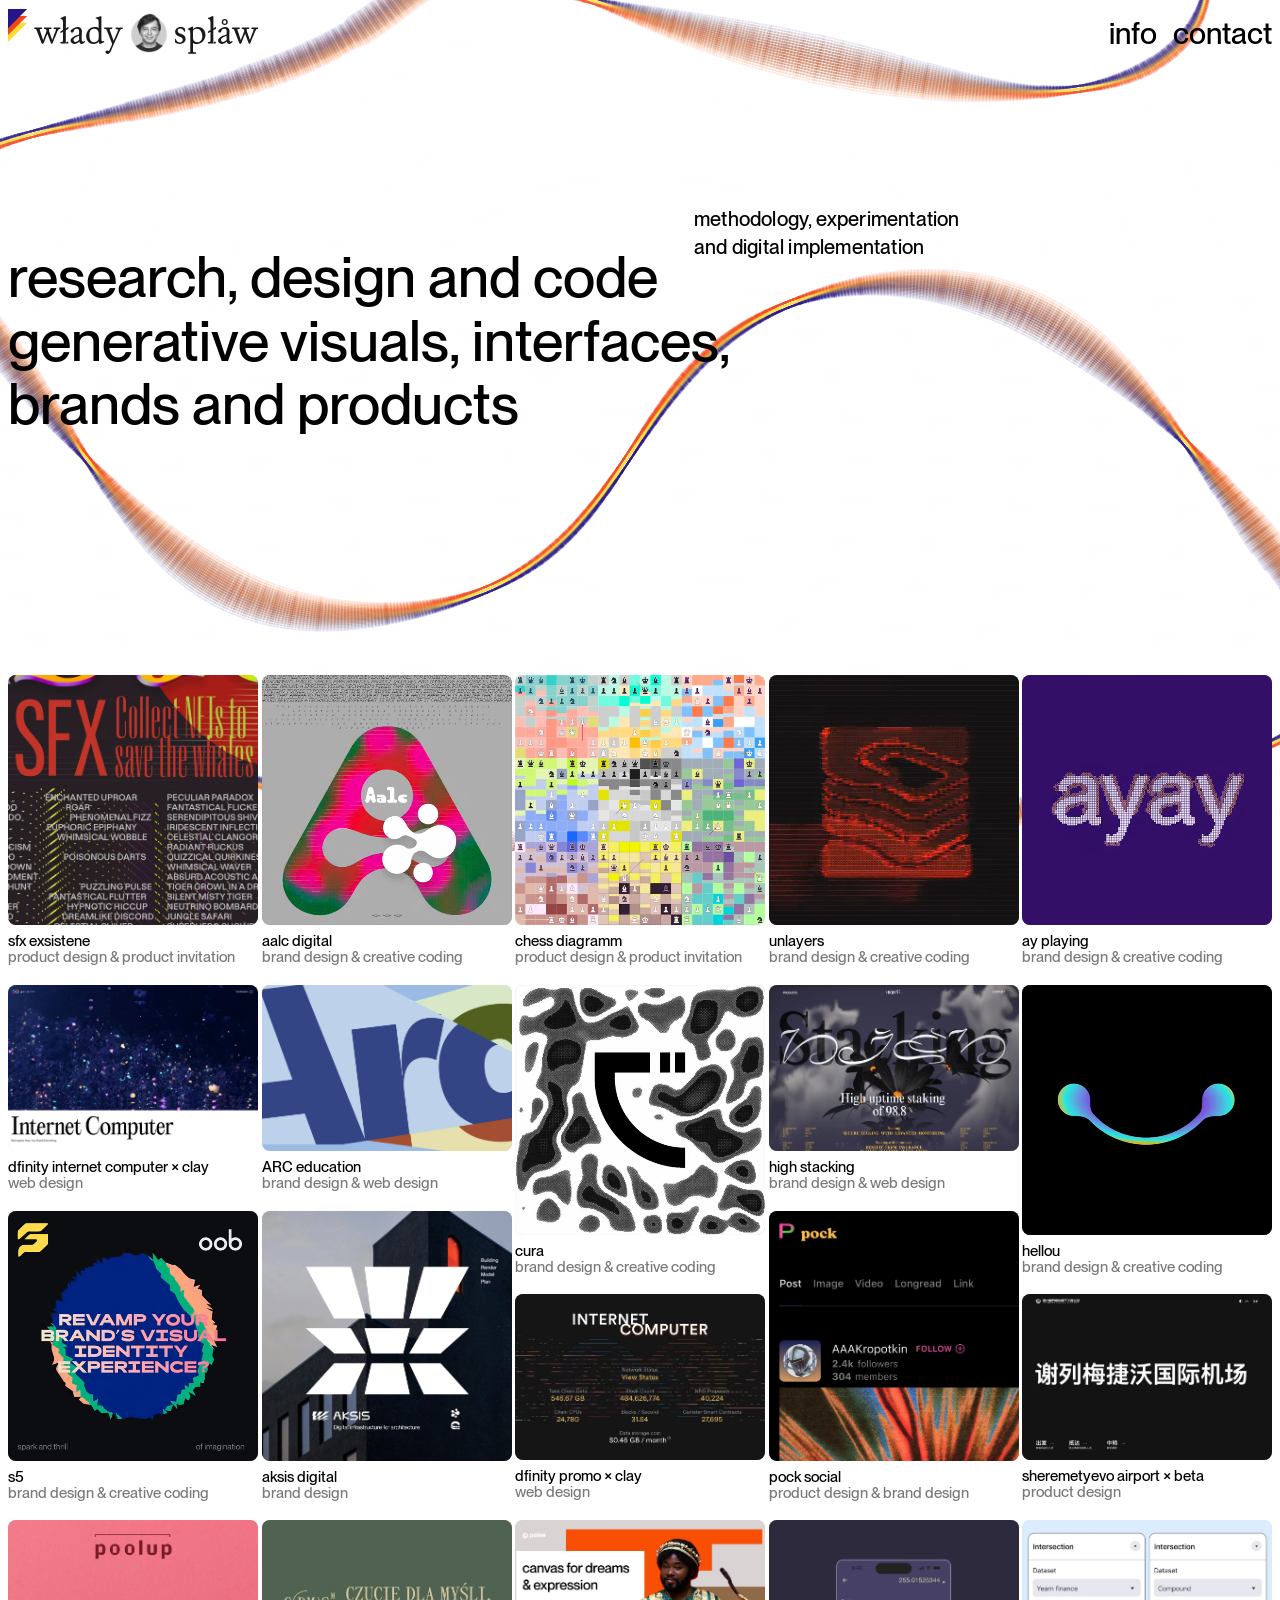
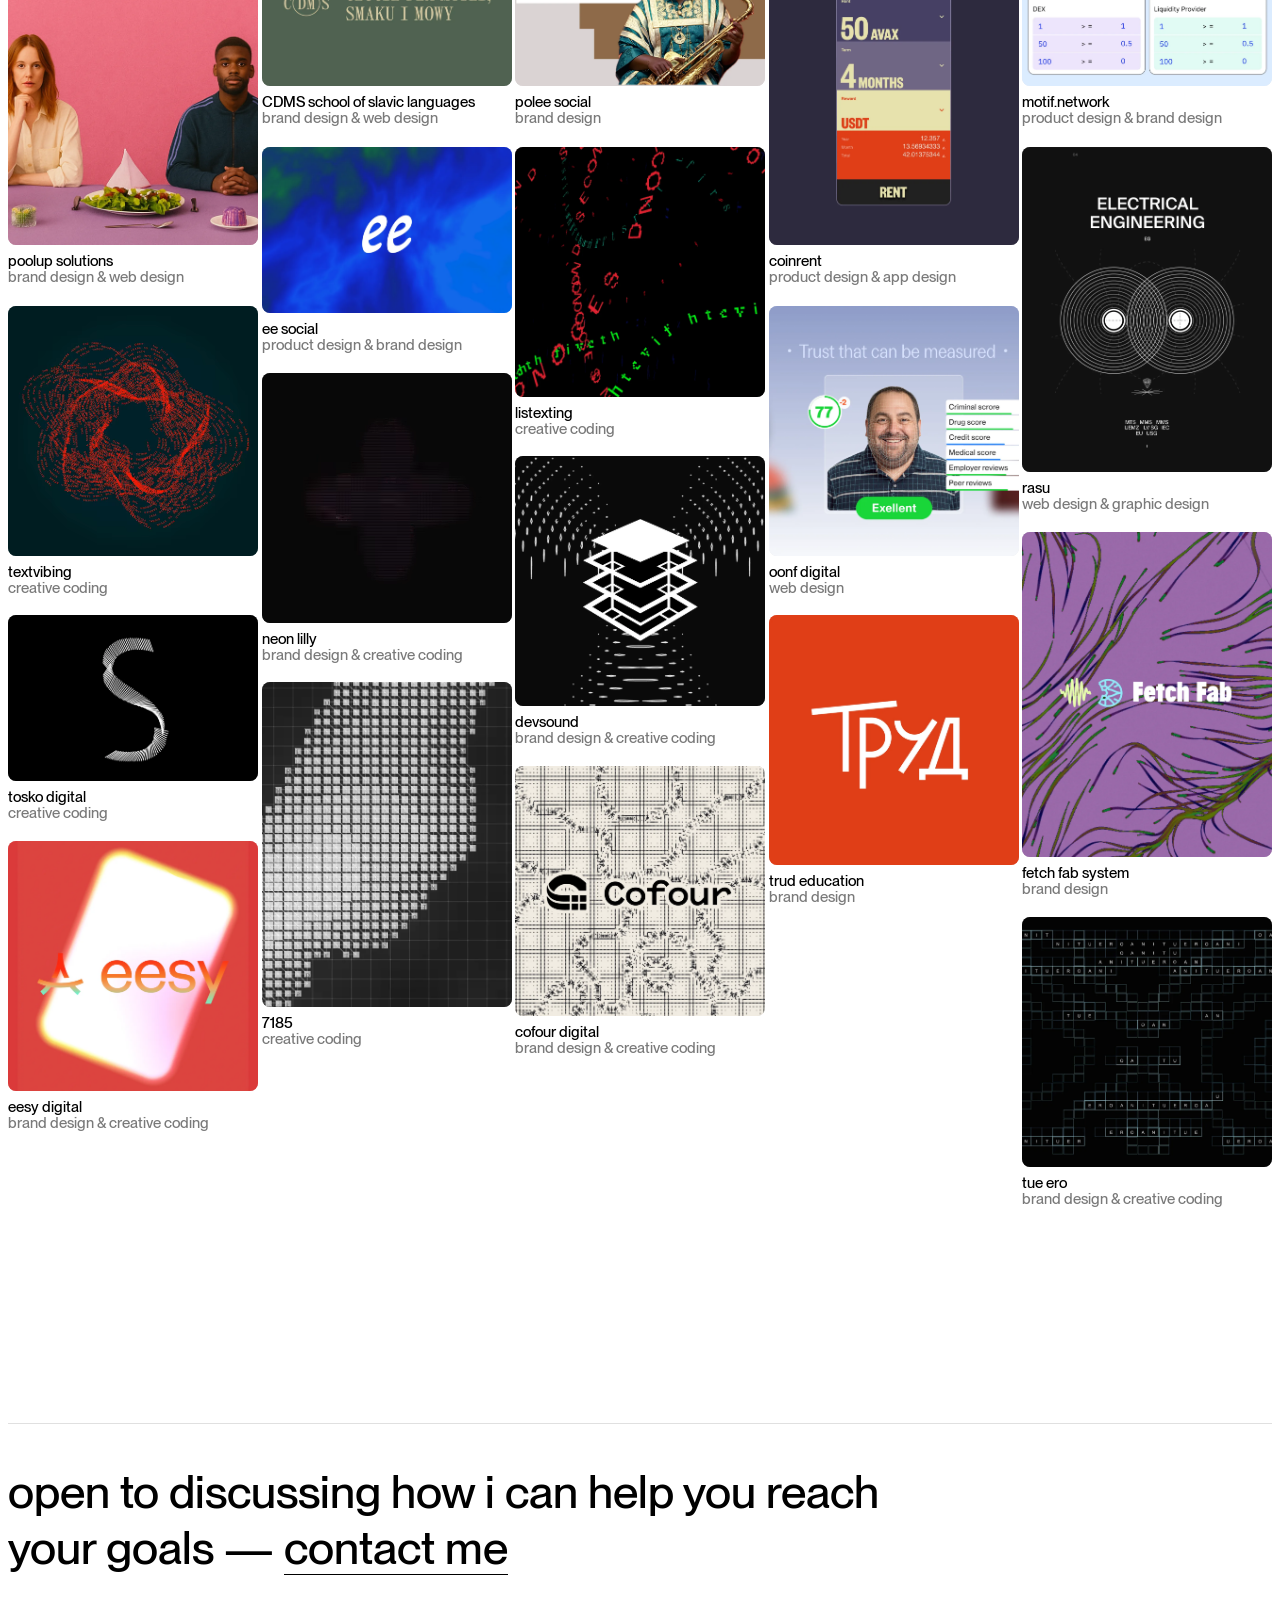
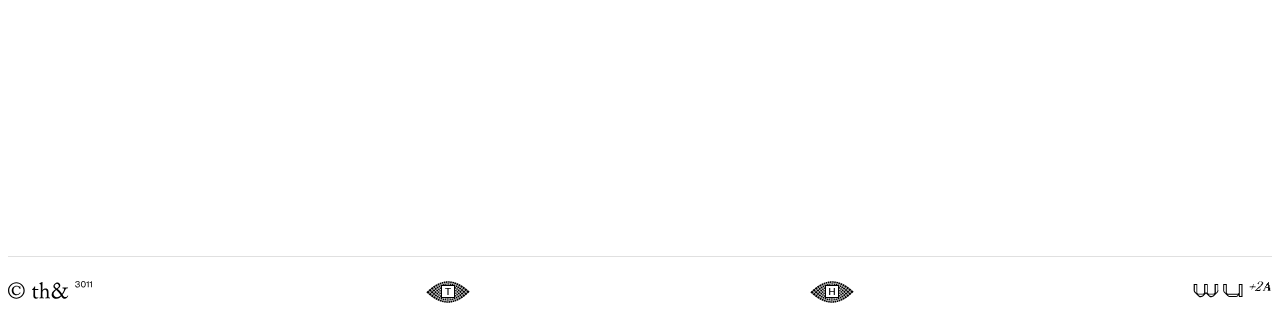
==== commit fc37526d: "update portfolio" ====
--- a/index.html
+++ b/index.html
@@ -3,5 +3,5 @@
       if (new URLSearchParams(window.location.search).get("grid") === "1") {
         document.documentElement.classList.add("is-grid-debug");
       }
-    </script> <div class="page-loader" aria-hidden="true" data-astro-cid-mx6paujw> <div class="page-loader__bar" data-astro-cid-mx6paujw> <div class="page-loader__progress page-loader__progress--top" data-page-loader-progress data-astro-cid-mx6paujw></div> <div class="page-loader__progress page-loader__progress--middle" data-page-loader-progress data-astro-cid-mx6paujw></div> <div class="page-loader__progress page-loader__progress--bottom" data-page-loader-progress data-astro-cid-mx6paujw></div> <img class="page-loader__tail" src="/assets/loader_tail.png" alt="" data-astro-cid-mx6paujw> </div> </div> <div class="home-shell" data-astro-cid-mx6paujw> <div class="site-visual-layer" aria-hidden="true" data-astro-cid-mx6paujw> <div class="hero-canvas" data-hero-canvas-root aria-hidden="true" data-astro-cid-4zothrxl> <canvas class="hero-canvas__surface" data-hero-canvas data-astro-cid-4zothrxl></canvas> <div class="hero-canvas__veil" data-astro-cid-4zothrxl></div> </div>  <script type="module" src="/_astro/HeroCanvas.astro_astro_type_script_index_0_lang.gQRG8dLI.js"></script> </div> <div class="site-visual-mask site-visual-mask--before-final" aria-hidden="true" data-astro-cid-mx6paujw></div> <div class="site-visual-mask site-visual-mask--after-final" aria-hidden="true" data-astro-cid-mx6paujw></div> <div class="site-header-shell" data-site-header-shell data-astro-cid-ctg3m53h> <header class="site-header" data-site-header data-astro-cid-ctg3m53h> <div class="site-header__left" data-astro-cid-ctg3m53h> <a class="site-header__brand" href="/" aria-label="Władysław" data-astro-cid-ctg3m53h> <picture class="site-header__brand-mobile-picture" data-astro-cid-ctg3m53h> <source media="(max-width: 900px)" srcset="/assets/ml.svg" data-astro-cid-ctg3m53h> <img class="site-header__brand-mobile-image" src="/assets/ml.svg" alt="" data-astro-cid-ctg3m53h> </picture> <span class="site-header__brand-composite" aria-hidden="true" data-astro-cid-ctg3m53h> <img class="site-header__brand-part site-header__brand-part--left" src="/assets/logo 1.svg" alt="" data-astro-cid-ctg3m53h> <span class="site-header__brand-face" aria-hidden="true" data-astro-cid-ctg3m53h> <img class="site-header__brand-face-image site-header__brand-face-image--one" src="/assets/me01.png" alt="" loading="eager" decoding="sync" fetchpriority="high" data-astro-cid-ctg3m53h> <img class="site-header__brand-face-image site-header__brand-face-image--two" src="/assets/me02.png" alt="" loading="eager" decoding="sync" fetchpriority="high" data-astro-cid-ctg3m53h> <img class="site-header__brand-face-image site-header__brand-face-image--three" src="/assets/me03.png" alt="" loading="eager" decoding="sync" fetchpriority="high" data-astro-cid-ctg3m53h> </span> <img class="site-header__brand-part site-header__brand-part--right" src="/assets/logo 2.svg" alt="" data-astro-cid-ctg3m53h> </span> </a>  </div> <nav class="site-header__nav" aria-label="Primary" data-astro-cid-ctg3m53h> <a href="/info/" data-astro-cid-ctg3m53h>info</a> <a href="https://t.me/saysskyy" target="_blank" rel="noopener noreferrer" data-astro-cid-ctg3m53h>contact</a> </nav> </header> </div>   <script type="module">(()=>{const m=e=>{if(!e)return;const t=new Image;t.decoding="sync",t.loading="eager",t.src=e};document.querySelectorAll(".site-header__brand-face-image").forEach(e=>{e instanceof HTMLImageElement&&m(e.currentSrc||e.src)});const s=document.querySelector(".site-header__brand");if(s instanceof HTMLElement){let e=0;const t=()=>{e+=1,s.classList.add("is-face-hovered"),s.classList.toggle("is-face-rare-hover",e%5===0)},n=()=>{s.classList.remove("is-face-hovered","is-face-rare-hover")};s.addEventListener("mouseenter",t),s.addEventListener("mouseleave",n),s.addEventListener("focusin",t),s.addEventListener("focusout",n)}const a=document.querySelector("[data-site-header]");if(!(a instanceof HTMLElement))return;const v=2;let r=window.scrollY,o=0,d=0,c=!1;const l=()=>{const e=a.offsetHeight,t=parseFloat(window.getComputedStyle(a).top)||0;d=e+t+15},f=()=>{a.style.setProperty("--header-offset",`${o}px`)},h=e=>{a.dataset.atTop=e?"true":"false"},u=e=>{a.dataset.surface=e?"true":"false"},i=()=>{const e=window.scrollY,t=e-r,n=e<=v;if(h(n),n){o=0,f(),u(!1),r=e;return}t!==0&&(o=Math.min(Math.max(o+t,0),d),f()),u(!n),r=e},p=()=>{c||(c=!0,requestAnimationFrame(()=>{i(),c=!1}))},L=()=>{l(),i()};l(),i(),window.addEventListener("scroll",p,{passive:!0}),window.addEventListener("resize",L)})();</script> <main class="page" data-astro-cid-mx6paujw> <section class="hero" data-astro-cid-mx6paujw> <div class="hero-body" data-astro-cid-mx6paujw> <div class="hero-copy" data-astro-cid-mx6paujw> <div class="hero-title-wrap" data-hero-title-wrap data-lang="en" data-astro-cid-mx6paujw> <div class="hero-title" data-hero-title data-astro-cid-mx6paujw>research, design and code generative visuals, interfaces, brands and products</div> <div class="hero-note" data-hero-note data-astro-cid-mx6paujw>visual research
-and design</div> </div> </div> </div> </section> <section class="portfolio" data-astro-cid-mx6paujw> <div class="portfolio-surface" aria-hidden="true" data-astro-cid-mx6paujw></div> <div class="column" data-astro-cid-mx6paujw> <article class="card is-revealed" data-hover-kind="slideshow" data-reveal style="--reveal-delay:0ms; --mobile-order:0;" data-astro-cid-mx6paujw> <div class="card-media" style="--card-aspect-ratio:1 / 1;" data-astro-cid-mx6paujw> <img class="card-thumb" src="/projects/sfx exsistene/cover_thumb.webp" alt="" loading="eager" fetchpriority="high" decoding="async" aria-hidden="true" data-astro-cid-mx6paujw> <img class="card-hover-thumb" src="/projects/sfx exsistene/hover/01_thumb.webp" alt="" loading="eager" fetchpriority="high" decoding="async" aria-hidden="true" data-astro-cid-mx6paujw> <img class="card-cover" src="/projects/sfx exsistene/cover.webp" alt="sfx exsistene" loading="eager" fetchpriority="high" decoding="async" data-astro-cid-mx6paujw>   <div class="card-hover-slideshow" data-astro-cid-mx6paujw> <img class="card-hover-frame is-current" data-src="/projects/sfx exsistene/hover/01.webp" alt="" loading="lazy" data-astro-cid-mx6paujw><img class="card-hover-frame" data-src="/projects/sfx exsistene/hover/02.webp" alt="" loading="lazy" data-astro-cid-mx6paujw><img class="card-hover-frame" data-src="/projects/sfx exsistene/hover/03.webp" alt="" loading="lazy" data-astro-cid-mx6paujw><img class="card-hover-frame" data-src="/projects/sfx exsistene/hover/04.webp" alt="" loading="lazy" data-astro-cid-mx6paujw><img class="card-hover-frame" data-src="/projects/sfx exsistene/hover/05.webp" alt="" loading="lazy" data-astro-cid-mx6paujw><img class="card-hover-frame" data-src="/projects/sfx exsistene/hover/06.webp" alt="" loading="lazy" data-astro-cid-mx6paujw><img class="card-hover-frame" data-src="/projects/sfx exsistene/cover.webp" alt="" loading="lazy" data-astro-cid-mx6paujw>  </div> </div> <div class="card-copy" data-astro-cid-mx6paujw> <div class="card-title" data-astro-cid-mx6paujw>sfx exsistene</div> <div class="meta-row" data-astro-cid-mx6paujw> <div class="card-meta" data-astro-cid-mx6paujw>product design &amp; product invitation</div> </div> </div> </article><article class="card" data-hover-kind="slideshow" data-reveal style="--reveal-delay:45ms; --mobile-order:5;" data-astro-cid-mx6paujw> <div class="card-media" style="--card-aspect-ratio:353 / 235;" data-astro-cid-mx6paujw> <img class="card-thumb" src="/projects/dfinity internet computer × clay/cover_thumb.webp" alt="" loading="eager" fetchpriority="high" decoding="async" aria-hidden="true" data-astro-cid-mx6paujw> <img class="card-hover-thumb" src="/projects/dfinity internet computer × clay/hover/01_thumb.webp" alt="" loading="eager" fetchpriority="high" decoding="async" aria-hidden="true" data-astro-cid-mx6paujw> <img class="card-cover" src="/projects/dfinity internet computer × clay/cover.webp" alt="dfinity internet computer × clay" loading="eager" fetchpriority="high" decoding="async" data-astro-cid-mx6paujw>   <div class="card-hover-slideshow" data-astro-cid-mx6paujw> <img class="card-hover-frame is-current" data-src="/projects/dfinity internet computer × clay/hover/01.webp" alt="" loading="lazy" data-astro-cid-mx6paujw><img class="card-hover-frame" data-src="/projects/dfinity internet computer × clay/hover/02.webp" alt="" loading="lazy" data-astro-cid-mx6paujw><img class="card-hover-frame" data-src="/projects/dfinity internet computer × clay/hover/03.webp" alt="" loading="lazy" data-astro-cid-mx6paujw><img class="card-hover-frame" data-src="/projects/dfinity internet computer × clay/cover.webp" alt="" loading="lazy" data-astro-cid-mx6paujw>  </div> </div> <div class="card-copy" data-astro-cid-mx6paujw> <div class="card-title" data-astro-cid-mx6paujw>dfinity internet computer × clay</div> <div class="meta-row" data-astro-cid-mx6paujw> <div class="card-meta" data-astro-cid-mx6paujw>web design</div> </div> </div> </article><article class="card" data-hover-kind="slideshow" data-reveal style="--reveal-delay:90ms; --mobile-order:10;" data-astro-cid-mx6paujw> <div class="card-media" style="--card-aspect-ratio:1 / 1;" data-astro-cid-mx6paujw> <img class="card-thumb" src="/projects/s5/cover_thumb.webp" alt="" loading="eager" fetchpriority="high" decoding="async" aria-hidden="true" data-astro-cid-mx6paujw> <img class="card-hover-thumb" src="/projects/s5/hover/01_thumb.webp" alt="" loading="eager" fetchpriority="high" decoding="async" aria-hidden="true" data-astro-cid-mx6paujw> <video class="card-cover" src="/projects/s5/cover.webm" poster="/projects/s5/cover_thumb.webp" autoplay muted loop playsinline preload="auto" aria-label="s5" data-astro-cid-mx6paujw></video>   <div class="card-hover-slideshow" data-astro-cid-mx6paujw> <img class="card-hover-frame is-current" data-src="/projects/s5/hover/01.webp" alt="" loading="lazy" data-astro-cid-mx6paujw><img class="card-hover-frame" data-src="/projects/s5/hover/02.webp" alt="" loading="lazy" data-astro-cid-mx6paujw><img class="card-hover-frame" data-src="/projects/s5/hover/03.webp" alt="" loading="lazy" data-astro-cid-mx6paujw><img class="card-hover-frame" data-src="/projects/s5/hover/04.webp" alt="" loading="lazy" data-astro-cid-mx6paujw> <video class="card-hover-frame card-hover-frame--video" muted loop playsinline preload="none" poster="/projects/s5/cover_thumb.webp" data-astro-cid-mx6paujw> <source data-src="/projects/s5/cover.webm" type="video/webm" data-astro-cid-mx6paujw> </video> </div> </div> <div class="card-copy" data-astro-cid-mx6paujw> <div class="card-title" data-astro-cid-mx6paujw>s5</div> <div class="meta-row" data-astro-cid-mx6paujw> <div class="card-meta" data-astro-cid-mx6paujw>brand design &amp; creative coding</div> </div> </div> </article><article class="card" data-hover-kind="slideshow" data-reveal style="--reveal-delay:135ms; --mobile-order:15;" data-astro-cid-mx6paujw> <div class="card-media" style="--card-aspect-ratio:353 / 460;" data-astro-cid-mx6paujw> <img class="card-thumb" src="/projects/poolup solutions/cover_thumb.webp" alt="" loading="eager" fetchpriority="high" decoding="async" aria-hidden="true" data-astro-cid-mx6paujw> <img class="card-hover-thumb" src="/projects/poolup solutions/hover/01_thumb.webp" alt="" loading="eager" fetchpriority="high" decoding="async" aria-hidden="true" data-astro-cid-mx6paujw> <img class="card-cover" src="/projects/poolup solutions/cover.webp" alt="poolup solutions" loading="eager" fetchpriority="high" decoding="async" data-astro-cid-mx6paujw>   <div class="card-hover-slideshow" data-astro-cid-mx6paujw> <img class="card-hover-frame is-current" data-src="/projects/poolup solutions/hover/01.webp" alt="" loading="lazy" data-astro-cid-mx6paujw><img class="card-hover-frame" data-src="/projects/poolup solutions/hover/02.webp" alt="" loading="lazy" data-astro-cid-mx6paujw><img class="card-hover-frame" data-src="/projects/poolup solutions/hover/03.webp" alt="" loading="lazy" data-astro-cid-mx6paujw><img class="card-hover-frame" data-src="/projects/poolup solutions/cover.webp" alt="" loading="lazy" data-astro-cid-mx6paujw>  </div> </div> <div class="card-copy" data-astro-cid-mx6paujw> <div class="card-title" data-astro-cid-mx6paujw>poolup solutions</div> <div class="meta-row" data-astro-cid-mx6paujw> <div class="card-meta" data-astro-cid-mx6paujw>brand design &amp; web design</div> </div> </div> </article><article class="card" data-hover-kind="slideshow" data-reveal style="--reveal-delay:180ms; --mobile-order:20;" data-astro-cid-mx6paujw> <div class="card-media" style="--card-aspect-ratio:1 / 1;" data-astro-cid-mx6paujw> <img class="card-thumb" src="/projects/textvibing/cover_thumb.webp" alt="" loading="lazy" fetchpriority="low" decoding="async" aria-hidden="true" data-astro-cid-mx6paujw> <img class="card-hover-thumb" src="/projects/textvibing/hover/01_thumb.webp" alt="" loading="lazy" fetchpriority="auto" decoding="async" aria-hidden="true" data-astro-cid-mx6paujw> <video class="card-cover" src="/projects/textvibing/cover.webm" poster="/projects/textvibing/cover_thumb.webp" autoplay muted loop playsinline preload="metadata" aria-label="textvibing" data-astro-cid-mx6paujw></video>   <div class="card-hover-slideshow" data-astro-cid-mx6paujw> <img class="card-hover-frame is-current" data-src="/projects/textvibing/hover/01.webp" alt="" loading="lazy" data-astro-cid-mx6paujw><img class="card-hover-frame" data-src="/projects/textvibing/hover/02.webp" alt="" loading="lazy" data-astro-cid-mx6paujw><img class="card-hover-frame" data-src="/projects/textvibing/hover/03.webp" alt="" loading="lazy" data-astro-cid-mx6paujw><img class="card-hover-frame" data-src="/projects/textvibing/hover/04.webp" alt="" loading="lazy" data-astro-cid-mx6paujw> <video class="card-hover-frame card-hover-frame--video" muted loop playsinline preload="none" poster="/projects/textvibing/cover_thumb.webp" data-astro-cid-mx6paujw> <source data-src="/projects/textvibing/cover.webm" type="video/webm" data-astro-cid-mx6paujw> </video> </div> </div> <div class="card-copy" data-astro-cid-mx6paujw> <div class="card-title" data-astro-cid-mx6paujw>textvibing</div> <div class="meta-row" data-astro-cid-mx6paujw> <div class="card-meta" data-astro-cid-mx6paujw>creative coding</div> </div> </div> </article><article class="card" data-hover-kind="none" data-reveal style="--reveal-delay:225ms; --mobile-order:25;" data-astro-cid-mx6paujw> <div class="card-media" style="--card-aspect-ratio:353 / 235;" data-astro-cid-mx6paujw> <img class="card-thumb" src="/projects/tosko digital/cover_thumb.webp" alt="" loading="lazy" fetchpriority="low" decoding="async" aria-hidden="true" data-astro-cid-mx6paujw>  <img class="card-cover" src="/projects/tosko digital/cover.webp" alt="tosko digital" loading="lazy" fetchpriority="auto" decoding="async" data-astro-cid-mx6paujw>    </div> <div class="card-copy" data-astro-cid-mx6paujw> <div class="card-title" data-astro-cid-mx6paujw>tosko digital</div> <div class="meta-row" data-astro-cid-mx6paujw> <div class="card-meta" data-astro-cid-mx6paujw>creative coding</div> </div> </div> </article><article class="card" data-hover-kind="none" data-reveal style="--reveal-delay:240ms; --mobile-order:30;" data-astro-cid-mx6paujw> <div class="card-media" style="--card-aspect-ratio:1 / 1;" data-astro-cid-mx6paujw> <img class="card-thumb" src="/projects/eesy digital/cover_thumb.webp" alt="" loading="lazy" fetchpriority="low" decoding="async" aria-hidden="true" data-astro-cid-mx6paujw>  <img class="card-cover" src="/projects/eesy digital/cover.webp" alt="eesy digital" loading="lazy" fetchpriority="auto" decoding="async" data-astro-cid-mx6paujw>    </div> <div class="card-copy" data-astro-cid-mx6paujw> <div class="card-title" data-astro-cid-mx6paujw>eesy digital</div> <div class="meta-row" data-astro-cid-mx6paujw> <div class="card-meta" data-astro-cid-mx6paujw>brand design &amp; creative coding</div> </div> </div> </article> </div><div class="column" data-astro-cid-mx6paujw> <article class="card is-revealed" data-hover-kind="slideshow" data-reveal style="--reveal-delay:45ms; --mobile-order:1;" data-astro-cid-mx6paujw> <div class="card-media" style="--card-aspect-ratio:1 / 1;" data-astro-cid-mx6paujw> <img class="card-thumb" src="/projects/aalc digital/cover_thumb.webp" alt="" loading="lazy" fetchpriority="low" decoding="async" aria-hidden="true" data-astro-cid-mx6paujw> <img class="card-hover-thumb" src="/projects/aalc digital/hover/01_thumb.webp" alt="" loading="eager" fetchpriority="high" decoding="async" aria-hidden="true" data-astro-cid-mx6paujw> <video class="card-cover" src="/projects/aalc digital/cover.webm" poster="/projects/aalc digital/cover_thumb.webp" autoplay muted loop playsinline preload="metadata" aria-label="aalc digital" data-astro-cid-mx6paujw></video>   <div class="card-hover-slideshow" data-astro-cid-mx6paujw> <img class="card-hover-frame is-current" data-src="/projects/aalc digital/hover/01.webp" alt="" loading="lazy" data-astro-cid-mx6paujw><img class="card-hover-frame" data-src="/projects/aalc digital/hover/02.webp" alt="" loading="lazy" data-astro-cid-mx6paujw><img class="card-hover-frame" data-src="/projects/aalc digital/hover/03.webp" alt="" loading="lazy" data-astro-cid-mx6paujw> <video class="card-hover-frame card-hover-frame--video" muted loop playsinline preload="none" poster="/projects/aalc digital/cover_thumb.webp" data-astro-cid-mx6paujw> <source data-src="/projects/aalc digital/cover.webm" type="video/webm" data-astro-cid-mx6paujw> </video> </div> </div> <div class="card-copy" data-astro-cid-mx6paujw> <div class="card-title" data-astro-cid-mx6paujw>aalc digital</div> <div class="meta-row" data-astro-cid-mx6paujw> <div class="card-meta" data-astro-cid-mx6paujw>brand design &amp; creative coding</div> </div> </div> </article><article class="card" data-hover-kind="slideshow" data-reveal style="--reveal-delay:90ms; --mobile-order:6;" data-astro-cid-mx6paujw> <div class="card-media" style="--card-aspect-ratio:353 / 235;" data-astro-cid-mx6paujw> <img class="card-thumb" src="/projects/ARC education/cover_thumb.webp" alt="" loading="lazy" fetchpriority="low" decoding="async" aria-hidden="true" data-astro-cid-mx6paujw> <img class="card-hover-thumb" src="/projects/ARC education/hover/01_thumb.webp" alt="" loading="eager" fetchpriority="high" decoding="async" aria-hidden="true" data-astro-cid-mx6paujw> <img class="card-cover" src="/projects/ARC education/cover.webp" alt="ARC education" loading="lazy" fetchpriority="auto" decoding="async" data-astro-cid-mx6paujw>   <div class="card-hover-slideshow" data-astro-cid-mx6paujw> <img class="card-hover-frame is-current" data-src="/projects/ARC education/hover/01.webp" alt="" loading="lazy" data-astro-cid-mx6paujw><img class="card-hover-frame" data-src="/projects/ARC education/hover/02.webp" alt="" loading="lazy" data-astro-cid-mx6paujw><img class="card-hover-frame" data-src="/projects/ARC education/hover/03.webp" alt="" loading="lazy" data-astro-cid-mx6paujw><img class="card-hover-frame" data-src="/projects/ARC education/cover.webp" alt="" loading="lazy" data-astro-cid-mx6paujw>  </div> </div> <div class="card-copy" data-astro-cid-mx6paujw> <div class="card-title" data-astro-cid-mx6paujw>ARC education</div> <div class="meta-row" data-astro-cid-mx6paujw> <div class="card-meta" data-astro-cid-mx6paujw>brand design &amp; web design</div> </div> </div> </article><article class="card" data-hover-kind="slideshow" data-reveal style="--reveal-delay:135ms; --mobile-order:11;" data-astro-cid-mx6paujw> <div class="card-media" style="--card-aspect-ratio:1 / 1;" data-astro-cid-mx6paujw> <img class="card-thumb" src="/projects/aksis digital/cover_thumb.webp" alt="" loading="lazy" fetchpriority="low" decoding="async" aria-hidden="true" data-astro-cid-mx6paujw> <img class="card-hover-thumb" src="/projects/aksis digital/hover/01_thumb.webp" alt="" loading="eager" fetchpriority="high" decoding="async" aria-hidden="true" data-astro-cid-mx6paujw> <img class="card-cover" src="/projects/aksis digital/cover.webp" alt="aksis digital" loading="lazy" fetchpriority="auto" decoding="async" data-astro-cid-mx6paujw>   <div class="card-hover-slideshow" data-astro-cid-mx6paujw> <img class="card-hover-frame is-current" data-src="/projects/aksis digital/hover/01.webp" alt="" loading="lazy" data-astro-cid-mx6paujw><img class="card-hover-frame" data-src="/projects/aksis digital/hover/02.webp" alt="" loading="lazy" data-astro-cid-mx6paujw><img class="card-hover-frame" data-src="/projects/aksis digital/hover/03.webp" alt="" loading="lazy" data-astro-cid-mx6paujw><img class="card-hover-frame" data-src="/projects/aksis digital/hover/04.webp" alt="" loading="lazy" data-astro-cid-mx6paujw><img class="card-hover-frame" data-src="/projects/aksis digital/cover.webp" alt="" loading="lazy" data-astro-cid-mx6paujw>  </div> </div> <div class="card-copy" data-astro-cid-mx6paujw> <div class="card-title" data-astro-cid-mx6paujw>aksis digital</div> <div class="meta-row" data-astro-cid-mx6paujw> <div class="card-meta" data-astro-cid-mx6paujw>brand design</div> </div> </div> </article><article class="card" data-hover-kind="slideshow" data-reveal style="--reveal-delay:180ms; --mobile-order:16;" data-astro-cid-mx6paujw> <div class="card-media" style="--card-aspect-ratio:353 / 235;" data-astro-cid-mx6paujw> <img class="card-thumb" src="/projects/CDMS School of Slavic Languages/cover_thumb.webp" alt="" loading="lazy" fetchpriority="low" decoding="async" aria-hidden="true" data-astro-cid-mx6paujw> <img class="card-hover-thumb" src="/projects/CDMS School of Slavic Languages/hover/01_thumb.webp" alt="" loading="eager" fetchpriority="high" decoding="async" aria-hidden="true" data-astro-cid-mx6paujw> <img class="card-cover" src="/projects/CDMS School of Slavic Languages/cover.webp" alt="CDMS school of slavic languages" loading="lazy" fetchpriority="auto" decoding="async" data-astro-cid-mx6paujw>   <div class="card-hover-slideshow" data-astro-cid-mx6paujw> <img class="card-hover-frame is-current" data-src="/projects/CDMS School of Slavic Languages/hover/01.webp" alt="" loading="lazy" data-astro-cid-mx6paujw><img class="card-hover-frame" data-src="/projects/CDMS School of Slavic Languages/hover/02.webp" alt="" loading="lazy" data-astro-cid-mx6paujw><img class="card-hover-frame" data-src="/projects/CDMS School of Slavic Languages/cover.webp" alt="" loading="lazy" data-astro-cid-mx6paujw>  </div> </div> <div class="card-copy" data-astro-cid-mx6paujw> <div class="card-title" data-astro-cid-mx6paujw>CDMS school of slavic languages</div> <div class="meta-row" data-astro-cid-mx6paujw> <div class="card-meta" data-astro-cid-mx6paujw>brand design &amp; web design</div> </div> </div> </article><article class="card" data-hover-kind="slideshow" data-reveal style="--reveal-delay:225ms; --mobile-order:21;" data-astro-cid-mx6paujw> <div class="card-media" style="--card-aspect-ratio:353 / 235;" data-astro-cid-mx6paujw> <img class="card-thumb" src="/projects/ee social/cover_thumb.webp" alt="" loading="lazy" fetchpriority="low" decoding="async" aria-hidden="true" data-astro-cid-mx6paujw> <img class="card-hover-thumb" src="/projects/ee social/hover/01_thumb.webp" alt="" loading="lazy" fetchpriority="auto" decoding="async" aria-hidden="true" data-astro-cid-mx6paujw> <img class="card-cover" src="/projects/ee social/cover.webp" alt="ee social" loading="lazy" fetchpriority="auto" decoding="async" data-astro-cid-mx6paujw>   <div class="card-hover-slideshow" data-astro-cid-mx6paujw> <img class="card-hover-frame is-current" data-src="/projects/ee social/hover/01.webp" alt="" loading="lazy" data-astro-cid-mx6paujw><img class="card-hover-frame" data-src="/projects/ee social/hover/02.webp" alt="" loading="lazy" data-astro-cid-mx6paujw><img class="card-hover-frame" data-src="/projects/ee social/hover/03.webp" alt="" loading="lazy" data-astro-cid-mx6paujw><img class="card-hover-frame" data-src="/projects/ee social/cover.webp" alt="" loading="lazy" data-astro-cid-mx6paujw>  </div> </div> <div class="card-copy" data-astro-cid-mx6paujw> <div class="card-title" data-astro-cid-mx6paujw>ee social</div> <div class="meta-row" data-astro-cid-mx6paujw> <div class="card-meta" data-astro-cid-mx6paujw>product design &amp; brand design</div> </div> </div> </article><article class="card" data-hover-kind="slideshow" data-reveal style="--reveal-delay:240ms; --mobile-order:26;" data-astro-cid-mx6paujw> <div class="card-media" style="--card-aspect-ratio:1 / 1;" data-astro-cid-mx6paujw> <img class="card-thumb" src="/projects/neon lilly/cover_thumb.webp" alt="" loading="lazy" fetchpriority="low" decoding="async" aria-hidden="true" data-astro-cid-mx6paujw> <img class="card-hover-thumb" src="/projects/neon lilly/hover/01_thumb.webp" alt="" loading="lazy" fetchpriority="auto" decoding="async" aria-hidden="true" data-astro-cid-mx6paujw> <video class="card-cover" src="/projects/neon lilly/cover.webm" poster="/projects/neon lilly/cover_thumb.webp" autoplay muted loop playsinline preload="metadata" aria-label="neon lilly" data-astro-cid-mx6paujw></video>   <div class="card-hover-slideshow" data-astro-cid-mx6paujw> <img class="card-hover-frame is-current" data-src="/projects/neon lilly/hover/01.webp" alt="" loading="lazy" data-astro-cid-mx6paujw><img class="card-hover-frame" data-src="/projects/neon lilly/hover/02.webp" alt="" loading="lazy" data-astro-cid-mx6paujw> <video class="card-hover-frame card-hover-frame--video" muted loop playsinline preload="none" poster="/projects/neon lilly/cover_thumb.webp" data-astro-cid-mx6paujw> <source data-src="/projects/neon lilly/cover.webm" type="video/webm" data-astro-cid-mx6paujw> </video> </div> </div> <div class="card-copy" data-astro-cid-mx6paujw> <div class="card-title" data-astro-cid-mx6paujw>neon lilly</div> <div class="meta-row" data-astro-cid-mx6paujw> <div class="card-meta" data-astro-cid-mx6paujw>brand design &amp; creative coding</div> </div> </div> </article><article class="card" data-hover-kind="none" data-reveal style="--reveal-delay:240ms; --mobile-order:31;" data-astro-cid-mx6paujw> <div class="card-media" style="--card-aspect-ratio:353 / 460;" data-astro-cid-mx6paujw> <img class="card-thumb" src="/projects/7185/cover_thumb.webp" alt="" loading="lazy" fetchpriority="low" decoding="async" aria-hidden="true" data-astro-cid-mx6paujw>  <img class="card-cover" src="/projects/7185/cover.webp" alt="7185" loading="lazy" fetchpriority="auto" decoding="async" data-astro-cid-mx6paujw>    </div> <div class="card-copy" data-astro-cid-mx6paujw> <div class="card-title" data-astro-cid-mx6paujw>7185</div> <div class="meta-row" data-astro-cid-mx6paujw> <div class="card-meta" data-astro-cid-mx6paujw>creative coding</div> </div> </div> </article> </div><div class="column" data-astro-cid-mx6paujw> <article class="card is-revealed" data-hover-kind="slideshow" data-reveal style="--reveal-delay:90ms; --mobile-order:2;" data-astro-cid-mx6paujw> <div class="card-media" style="--card-aspect-ratio:1 / 1;" data-astro-cid-mx6paujw> <img class="card-thumb" src="/projects/chess diagramm/cover_thumb.webp" alt="" loading="lazy" fetchpriority="low" decoding="async" aria-hidden="true" data-astro-cid-mx6paujw> <img class="card-hover-thumb" src="/projects/chess diagramm/hover/01_thumb.webp" alt="" loading="eager" fetchpriority="high" decoding="async" aria-hidden="true" data-astro-cid-mx6paujw> <img class="card-cover" src="/projects/chess diagramm/cover.webp" alt="chess diagramm" loading="lazy" fetchpriority="auto" decoding="async" data-astro-cid-mx6paujw>   <div class="card-hover-slideshow" data-astro-cid-mx6paujw> <img class="card-hover-frame is-current" data-src="/projects/chess diagramm/hover/01.webp" alt="" loading="lazy" data-astro-cid-mx6paujw><img class="card-hover-frame" data-src="/projects/chess diagramm/hover/02.webp" alt="" loading="lazy" data-astro-cid-mx6paujw><img class="card-hover-frame" data-src="/projects/chess diagramm/hover/03.webp" alt="" loading="lazy" data-astro-cid-mx6paujw><img class="card-hover-frame" data-src="/projects/chess diagramm/hover/04.webp" alt="" loading="lazy" data-astro-cid-mx6paujw><img class="card-hover-frame" data-src="/projects/chess diagramm/hover/05.webp" alt="" loading="lazy" data-astro-cid-mx6paujw><img class="card-hover-frame" data-src="/projects/chess diagramm/hover/06.webp" alt="" loading="lazy" data-astro-cid-mx6paujw><img class="card-hover-frame" data-src="/projects/chess diagramm/hover/07.webp" alt="" loading="lazy" data-astro-cid-mx6paujw><img class="card-hover-frame" data-src="/projects/chess diagramm/hover/08.webp" alt="" loading="lazy" data-astro-cid-mx6paujw><img class="card-hover-frame" data-src="/projects/chess diagramm/hover/09.webp" alt="" loading="lazy" data-astro-cid-mx6paujw><img class="card-hover-frame" data-src="/projects/chess diagramm/hover/10.webp" alt="" loading="lazy" data-astro-cid-mx6paujw><img class="card-hover-frame" data-src="/projects/chess diagramm/hover/11.webp" alt="" loading="lazy" data-astro-cid-mx6paujw><img class="card-hover-frame" data-src="/projects/chess diagramm/hover/12.webp" alt="" loading="lazy" data-astro-cid-mx6paujw><img class="card-hover-frame" data-src="/projects/chess diagramm/cover.webp" alt="" loading="lazy" data-astro-cid-mx6paujw>  </div> </div> <div class="card-copy" data-astro-cid-mx6paujw> <div class="card-title" data-astro-cid-mx6paujw>chess diagramm</div> <div class="meta-row" data-astro-cid-mx6paujw> <div class="card-meta" data-astro-cid-mx6paujw>product design &amp; product invitation</div> </div> </div> </article><article class="card" data-hover-kind="slideshow" data-reveal style="--reveal-delay:135ms; --mobile-order:7;" data-astro-cid-mx6paujw> <div class="card-media" style="--card-aspect-ratio:1 / 1;" data-astro-cid-mx6paujw> <img class="card-thumb" src="/projects/cura/cover_thumb.webp" alt="" loading="lazy" fetchpriority="low" decoding="async" aria-hidden="true" data-astro-cid-mx6paujw> <img class="card-hover-thumb" src="/projects/cura/hover/01_thumb.webp" alt="" loading="eager" fetchpriority="high" decoding="async" aria-hidden="true" data-astro-cid-mx6paujw> <video class="card-cover" src="/projects/cura/cover.webm" poster="/projects/cura/cover_thumb.webp" autoplay muted loop playsinline preload="metadata" aria-label="cura" data-astro-cid-mx6paujw></video>   <div class="card-hover-slideshow" data-astro-cid-mx6paujw> <img class="card-hover-frame is-current" data-src="/projects/cura/hover/01.webp" alt="" loading="lazy" data-astro-cid-mx6paujw><img class="card-hover-frame" data-src="/projects/cura/hover/02.webp" alt="" loading="lazy" data-astro-cid-mx6paujw><img class="card-hover-frame" data-src="/projects/cura/hover/03.webp" alt="" loading="lazy" data-astro-cid-mx6paujw><img class="card-hover-frame" data-src="/projects/cura/hover/04.webp" alt="" loading="lazy" data-astro-cid-mx6paujw><img class="card-hover-frame" data-src="/projects/cura/hover/05.webp" alt="" loading="lazy" data-astro-cid-mx6paujw><img class="card-hover-frame" data-src="/projects/cura/hover/06.webp" alt="" loading="lazy" data-astro-cid-mx6paujw><img class="card-hover-frame" data-src="/projects/cura/hover/07.webp" alt="" loading="lazy" data-astro-cid-mx6paujw> <video class="card-hover-frame card-hover-frame--video" muted loop playsinline preload="none" poster="/projects/cura/cover_thumb.webp" data-astro-cid-mx6paujw> <source data-src="/projects/cura/cover.webm" type="video/webm" data-astro-cid-mx6paujw> </video> </div> </div> <div class="card-copy" data-astro-cid-mx6paujw> <div class="card-title" data-astro-cid-mx6paujw>cura</div> <div class="meta-row" data-astro-cid-mx6paujw> <div class="card-meta" data-astro-cid-mx6paujw>brand design &amp; creative coding</div> </div> </div> </article><article class="card" data-hover-kind="slideshow" data-reveal style="--reveal-delay:180ms; --mobile-order:12;" data-astro-cid-mx6paujw> <div class="card-media" style="--card-aspect-ratio:353 / 235;" data-astro-cid-mx6paujw> <img class="card-thumb" src="/projects/dfinity promo × clay/cover_thumb.webp" alt="" loading="lazy" fetchpriority="low" decoding="async" aria-hidden="true" data-astro-cid-mx6paujw> <img class="card-hover-thumb" src="/projects/dfinity promo × clay/hover/01_thumb.webp" alt="" loading="eager" fetchpriority="high" decoding="async" aria-hidden="true" data-astro-cid-mx6paujw> <img class="card-cover" src="/projects/dfinity promo × clay/cover.webp" alt="dfinity promo × clay" loading="lazy" fetchpriority="auto" decoding="async" data-astro-cid-mx6paujw>   <div class="card-hover-slideshow" data-astro-cid-mx6paujw> <img class="card-hover-frame is-current" data-src="/projects/dfinity promo × clay/hover/01.webp" alt="" loading="lazy" data-astro-cid-mx6paujw><img class="card-hover-frame" data-src="/projects/dfinity promo × clay/hover/02.webp" alt="" loading="lazy" data-astro-cid-mx6paujw><img class="card-hover-frame" data-src="/projects/dfinity promo × clay/hover/03.webp" alt="" loading="lazy" data-astro-cid-mx6paujw><img class="card-hover-frame" data-src="/projects/dfinity promo × clay/cover.webp" alt="" loading="lazy" data-astro-cid-mx6paujw>  </div> </div> <div class="card-copy" data-astro-cid-mx6paujw> <div class="card-title" data-astro-cid-mx6paujw>dfinity promo × clay</div> <div class="meta-row" data-astro-cid-mx6paujw> <div class="card-meta" data-astro-cid-mx6paujw>web design</div> </div> </div> </article><article class="card" data-hover-kind="slideshow" data-reveal style="--reveal-delay:225ms; --mobile-order:17;" data-astro-cid-mx6paujw> <div class="card-media" style="--card-aspect-ratio:353 / 235;" data-astro-cid-mx6paujw> <img class="card-thumb" src="/projects/polee social/cover_thumb.webp" alt="" loading="lazy" fetchpriority="low" decoding="async" aria-hidden="true" data-astro-cid-mx6paujw> <img class="card-hover-thumb" src="/projects/polee social/hover/01_thumb.webp" alt="" loading="eager" fetchpriority="high" decoding="async" aria-hidden="true" data-astro-cid-mx6paujw> <img class="card-cover" src="/projects/polee social/cover.webp" alt="polee social" loading="lazy" fetchpriority="auto" decoding="async" data-astro-cid-mx6paujw>   <div class="card-hover-slideshow" data-astro-cid-mx6paujw> <img class="card-hover-frame is-current" data-src="/projects/polee social/hover/01.webp" alt="" loading="lazy" data-astro-cid-mx6paujw><img class="card-hover-frame" data-src="/projects/polee social/hover/02.webp" alt="" loading="lazy" data-astro-cid-mx6paujw><img class="card-hover-frame" data-src="/projects/polee social/hover/03.webp" alt="" loading="lazy" data-astro-cid-mx6paujw><img class="card-hover-frame" data-src="/projects/polee social/hover/04.webp" alt="" loading="lazy" data-astro-cid-mx6paujw><img class="card-hover-frame" data-src="/projects/polee social/hover/05.webp" alt="" loading="lazy" data-astro-cid-mx6paujw><img class="card-hover-frame" data-src="/projects/polee social/hover/06.webp" alt="" loading="lazy" data-astro-cid-mx6paujw><img class="card-hover-frame" data-src="/projects/polee social/hover/07.webp" alt="" loading="lazy" data-astro-cid-mx6paujw><img class="card-hover-frame" data-src="/projects/polee social/hover/08.webp" alt="" loading="lazy" data-astro-cid-mx6paujw><img class="card-hover-frame" data-src="/projects/polee social/cover.webp" alt="" loading="lazy" data-astro-cid-mx6paujw>  </div> </div> <div class="card-copy" data-astro-cid-mx6paujw> <div class="card-title" data-astro-cid-mx6paujw>polee social</div> <div class="meta-row" data-astro-cid-mx6paujw> <div class="card-meta" data-astro-cid-mx6paujw>brand design</div> </div> </div> </article><article class="card" data-hover-kind="slideshow" data-reveal style="--reveal-delay:240ms; --mobile-order:22;" data-astro-cid-mx6paujw> <div class="card-media" style="--card-aspect-ratio:1 / 1;" data-astro-cid-mx6paujw> <img class="card-thumb" src="/projects/listexting/cover_thumb.webp" alt="" loading="lazy" fetchpriority="low" decoding="async" aria-hidden="true" data-astro-cid-mx6paujw> <img class="card-hover-thumb" src="/projects/listexting/hover/01_thumb.webp" alt="" loading="lazy" fetchpriority="auto" decoding="async" aria-hidden="true" data-astro-cid-mx6paujw> <img class="card-cover" src="/projects/listexting/cover.webp" alt="listexting" loading="lazy" fetchpriority="auto" decoding="async" data-astro-cid-mx6paujw>   <div class="card-hover-slideshow" data-astro-cid-mx6paujw> <img class="card-hover-frame is-current" data-src="/projects/listexting/hover/01.webp" alt="" loading="lazy" data-astro-cid-mx6paujw><img class="card-hover-frame" data-src="/projects/listexting/hover/02.webp" alt="" loading="lazy" data-astro-cid-mx6paujw><img class="card-hover-frame" data-src="/projects/listexting/hover/03.webp" alt="" loading="lazy" data-astro-cid-mx6paujw><img class="card-hover-frame" data-src="/projects/listexting/hover/04.webp" alt="" loading="lazy" data-astro-cid-mx6paujw><img class="card-hover-frame" data-src="/projects/listexting/hover/05.webp" alt="" loading="lazy" data-astro-cid-mx6paujw><img class="card-hover-frame" data-src="/projects/listexting/hover/06.webp" alt="" loading="lazy" data-astro-cid-mx6paujw><img class="card-hover-frame" data-src="/projects/listexting/hover/07.webp" alt="" loading="lazy" data-astro-cid-mx6paujw><img class="card-hover-frame" data-src="/projects/listexting/hover/08.webp" alt="" loading="lazy" data-astro-cid-mx6paujw><img class="card-hover-frame" data-src="/projects/listexting/hover/09.webp" alt="" loading="lazy" data-astro-cid-mx6paujw><img class="card-hover-frame" data-src="/projects/listexting/cover.webp" alt="" loading="lazy" data-astro-cid-mx6paujw>  </div> </div> <div class="card-copy" data-astro-cid-mx6paujw> <div class="card-title" data-astro-cid-mx6paujw>listexting</div> <div class="meta-row" data-astro-cid-mx6paujw> <div class="card-meta" data-astro-cid-mx6paujw>creative coding</div> </div> </div> </article><article class="card" data-hover-kind="none" data-reveal style="--reveal-delay:240ms; --mobile-order:27;" data-astro-cid-mx6paujw> <div class="card-media" style="--card-aspect-ratio:1 / 1;" data-astro-cid-mx6paujw> <img class="card-thumb" src="/projects/devsound/cover_thumb.webp" alt="" loading="lazy" fetchpriority="low" decoding="async" aria-hidden="true" data-astro-cid-mx6paujw>  <img class="card-cover" src="/projects/devsound/cover.webp" alt="devsound" loading="lazy" fetchpriority="auto" decoding="async" data-astro-cid-mx6paujw>    </div> <div class="card-copy" data-astro-cid-mx6paujw> <div class="card-title" data-astro-cid-mx6paujw>devsound</div> <div class="meta-row" data-astro-cid-mx6paujw> <div class="card-meta" data-astro-cid-mx6paujw>brand design &amp; creative coding</div> </div> </div> </article><article class="card" data-hover-kind="none" data-reveal style="--reveal-delay:240ms; --mobile-order:32;" data-astro-cid-mx6paujw> <div class="card-media" style="--card-aspect-ratio:1 / 1;" data-astro-cid-mx6paujw> <img class="card-thumb" src="/projects/cofour digital/cover_thumb.webp" alt="" loading="lazy" fetchpriority="low" decoding="async" aria-hidden="true" data-astro-cid-mx6paujw>  <img class="card-cover" src="/projects/cofour digital/cover.webp" alt="cofour digital" loading="lazy" fetchpriority="auto" decoding="async" data-astro-cid-mx6paujw>    </div> <div class="card-copy" data-astro-cid-mx6paujw> <div class="card-title" data-astro-cid-mx6paujw>cofour digital</div> <div class="meta-row" data-astro-cid-mx6paujw> <div class="card-meta" data-astro-cid-mx6paujw>brand design &amp; creative coding</div> </div> </div> </article> </div><div class="column" data-astro-cid-mx6paujw> <article class="card is-revealed" data-hover-kind="slideshow" data-reveal style="--reveal-delay:135ms; --mobile-order:3;" data-astro-cid-mx6paujw> <div class="card-media" style="--card-aspect-ratio:1 / 1;" data-astro-cid-mx6paujw> <img class="card-thumb" src="/projects/unlayers/cover_thumb.webp" alt="" loading="lazy" fetchpriority="low" decoding="async" aria-hidden="true" data-astro-cid-mx6paujw> <img class="card-hover-thumb" src="/projects/unlayers/hover/01_thumb.webp" alt="" loading="eager" fetchpriority="high" decoding="async" aria-hidden="true" data-astro-cid-mx6paujw> <video class="card-cover" src="/projects/unlayers/cover.webm" poster="/projects/unlayers/cover_thumb.webp" autoplay muted loop playsinline preload="metadata" aria-label="unlayers" data-astro-cid-mx6paujw></video>   <div class="card-hover-slideshow" data-astro-cid-mx6paujw> <img class="card-hover-frame is-current" data-src="/projects/unlayers/hover/01.webp" alt="" loading="lazy" data-astro-cid-mx6paujw><img class="card-hover-frame" data-src="/projects/unlayers/hover/02.webp" alt="" loading="lazy" data-astro-cid-mx6paujw><img class="card-hover-frame" data-src="/projects/unlayers/hover/03.webp" alt="" loading="lazy" data-astro-cid-mx6paujw><img class="card-hover-frame" data-src="/projects/unlayers/hover/04.webp" alt="" loading="lazy" data-astro-cid-mx6paujw> <video class="card-hover-frame card-hover-frame--video" muted loop playsinline preload="none" poster="/projects/unlayers/cover_thumb.webp" data-astro-cid-mx6paujw> <source data-src="/projects/unlayers/cover.webm" type="video/webm" data-astro-cid-mx6paujw> </video> </div> </div> <div class="card-copy" data-astro-cid-mx6paujw> <div class="card-title" data-astro-cid-mx6paujw>unlayers</div> <div class="meta-row" data-astro-cid-mx6paujw> <div class="card-meta" data-astro-cid-mx6paujw>brand design &amp; creative coding</div> </div> </div> </article><article class="card" data-hover-kind="slideshow" data-reveal style="--reveal-delay:180ms; --mobile-order:8;" data-astro-cid-mx6paujw> <div class="card-media" style="--card-aspect-ratio:353 / 235;" data-astro-cid-mx6paujw> <img class="card-thumb" src="/projects/high stacking/cover_thumb.webp" alt="" loading="lazy" fetchpriority="low" decoding="async" aria-hidden="true" data-astro-cid-mx6paujw> <img class="card-hover-thumb" src="/projects/high stacking/hover/01_thumb.webp" alt="" loading="eager" fetchpriority="high" decoding="async" aria-hidden="true" data-astro-cid-mx6paujw> <img class="card-cover" src="/projects/high stacking/cover.webp" alt="high stacking" loading="lazy" fetchpriority="auto" decoding="async" data-astro-cid-mx6paujw>   <div class="card-hover-slideshow" data-astro-cid-mx6paujw> <img class="card-hover-frame is-current" data-src="/projects/high stacking/hover/01.webp" alt="" loading="lazy" data-astro-cid-mx6paujw><img class="card-hover-frame" data-src="/projects/high stacking/hover/02.webp" alt="" loading="lazy" data-astro-cid-mx6paujw><img class="card-hover-frame" data-src="/projects/high stacking/hover/03.webp" alt="" loading="lazy" data-astro-cid-mx6paujw><img class="card-hover-frame" data-src="/projects/high stacking/hover/04.webp" alt="" loading="lazy" data-astro-cid-mx6paujw><img class="card-hover-frame" data-src="/projects/high stacking/cover.webp" alt="" loading="lazy" data-astro-cid-mx6paujw>  </div> </div> <div class="card-copy" data-astro-cid-mx6paujw> <div class="card-title" data-astro-cid-mx6paujw>high stacking</div> <div class="meta-row" data-astro-cid-mx6paujw> <div class="card-meta" data-astro-cid-mx6paujw>brand design &amp; web design</div> </div> </div> </article><article class="card" data-hover-kind="slideshow" data-reveal style="--reveal-delay:225ms; --mobile-order:13;" data-astro-cid-mx6paujw> <div class="card-media" style="--card-aspect-ratio:1 / 1;" data-astro-cid-mx6paujw> <img class="card-thumb" src="/projects/pock social/cover_thumb.webp" alt="" loading="lazy" fetchpriority="low" decoding="async" aria-hidden="true" data-astro-cid-mx6paujw> <img class="card-hover-thumb" src="/projects/pock social/hover/01_thumb.webp" alt="" loading="eager" fetchpriority="high" decoding="async" aria-hidden="true" data-astro-cid-mx6paujw> <img class="card-cover" src="/projects/pock social/cover.webp" alt="pock social" loading="lazy" fetchpriority="auto" decoding="async" data-astro-cid-mx6paujw>   <div class="card-hover-slideshow" data-astro-cid-mx6paujw> <img class="card-hover-frame is-current" data-src="/projects/pock social/hover/01.webp" alt="" loading="lazy" data-astro-cid-mx6paujw><img class="card-hover-frame" data-src="/projects/pock social/hover/02.webp" alt="" loading="lazy" data-astro-cid-mx6paujw><img class="card-hover-frame" data-src="/projects/pock social/hover/03.webp" alt="" loading="lazy" data-astro-cid-mx6paujw><img class="card-hover-frame" data-src="/projects/pock social/cover.webp" alt="" loading="lazy" data-astro-cid-mx6paujw>  </div> </div> <div class="card-copy" data-astro-cid-mx6paujw> <div class="card-title" data-astro-cid-mx6paujw>pock social</div> <div class="meta-row" data-astro-cid-mx6paujw> <div class="card-meta" data-astro-cid-mx6paujw>product design &amp; brand design</div> </div> </div> </article><article class="card" data-hover-kind="slideshow" data-reveal style="--reveal-delay:240ms; --mobile-order:18;" data-astro-cid-mx6paujw> <div class="card-media" style="--card-aspect-ratio:353 / 460;" data-astro-cid-mx6paujw> <img class="card-thumb" src="/projects/coinrent/cover_thumb.webp" alt="" loading="lazy" fetchpriority="low" decoding="async" aria-hidden="true" data-astro-cid-mx6paujw> <img class="card-hover-thumb" src="/projects/coinrent/hover/01_thumb.webp" alt="" loading="eager" fetchpriority="high" decoding="async" aria-hidden="true" data-astro-cid-mx6paujw> <img class="card-cover" src="/projects/coinrent/cover.webp" alt="coinrent" loading="lazy" fetchpriority="auto" decoding="async" data-astro-cid-mx6paujw>   <div class="card-hover-slideshow" data-astro-cid-mx6paujw> <img class="card-hover-frame is-current" data-src="/projects/coinrent/hover/01.webp" alt="" loading="lazy" data-astro-cid-mx6paujw><img class="card-hover-frame" data-src="/projects/coinrent/hover/02.webp" alt="" loading="lazy" data-astro-cid-mx6paujw><img class="card-hover-frame" data-src="/projects/coinrent/cover.webp" alt="" loading="lazy" data-astro-cid-mx6paujw>  </div> </div> <div class="card-copy" data-astro-cid-mx6paujw> <div class="card-title" data-astro-cid-mx6paujw>coinrent</div> <div class="meta-row" data-astro-cid-mx6paujw> <div class="card-meta" data-astro-cid-mx6paujw>product design &amp; app design</div> </div> </div> </article><article class="card" data-hover-kind="slideshow" data-reveal style="--reveal-delay:240ms; --mobile-order:23;" data-astro-cid-mx6paujw> <div class="card-media" style="--card-aspect-ratio:1 / 1;" data-astro-cid-mx6paujw> <img class="card-thumb" src="/projects/oonf digital/cover_thumb.webp" alt="" loading="lazy" fetchpriority="low" decoding="async" aria-hidden="true" data-astro-cid-mx6paujw> <img class="card-hover-thumb" src="/projects/oonf digital/hover/01_thumb.webp" alt="" loading="lazy" fetchpriority="auto" decoding="async" aria-hidden="true" data-astro-cid-mx6paujw> <img class="card-cover" src="/projects/oonf digital/cover.webp" alt="oonf digital" loading="lazy" fetchpriority="auto" decoding="async" data-astro-cid-mx6paujw>   <div class="card-hover-slideshow" data-astro-cid-mx6paujw> <img class="card-hover-frame is-current" data-src="/projects/oonf digital/hover/01.webp" alt="" loading="lazy" data-astro-cid-mx6paujw><img class="card-hover-frame" data-src="/projects/oonf digital/hover/02.webp" alt="" loading="lazy" data-astro-cid-mx6paujw><img class="card-hover-frame" data-src="/projects/oonf digital/hover/03.webp" alt="" loading="lazy" data-astro-cid-mx6paujw><img class="card-hover-frame" data-src="/projects/oonf digital/cover.webp" alt="" loading="lazy" data-astro-cid-mx6paujw>  </div> </div> <div class="card-copy" data-astro-cid-mx6paujw> <div class="card-title" data-astro-cid-mx6paujw>oonf digital</div> <div class="meta-row" data-astro-cid-mx6paujw> <div class="card-meta" data-astro-cid-mx6paujw>web design</div> </div> </div> </article><article class="card" data-hover-kind="none" data-reveal style="--reveal-delay:240ms; --mobile-order:28;" data-astro-cid-mx6paujw> <div class="card-media" style="--card-aspect-ratio:1 / 1;" data-astro-cid-mx6paujw> <img class="card-thumb" src="/projects/trud education/cover_thumb.webp" alt="" loading="lazy" fetchpriority="low" decoding="async" aria-hidden="true" data-astro-cid-mx6paujw>  <img class="card-cover" src="/projects/trud education/cover.webp" alt="trud education" loading="lazy" fetchpriority="auto" decoding="async" data-astro-cid-mx6paujw>    </div> <div class="card-copy" data-astro-cid-mx6paujw> <div class="card-title" data-astro-cid-mx6paujw>trud education</div> <div class="meta-row" data-astro-cid-mx6paujw> <div class="card-meta" data-astro-cid-mx6paujw>brand design</div> </div> </div> </article> </div><div class="column" data-astro-cid-mx6paujw> <article class="card is-revealed" data-hover-kind="slideshow" data-reveal style="--reveal-delay:180ms; --mobile-order:4;" data-astro-cid-mx6paujw> <div class="card-media" style="--card-aspect-ratio:1 / 1;" data-astro-cid-mx6paujw> <img class="card-thumb" src="/projects/ay playing/cover_thumb.webp" alt="" loading="lazy" fetchpriority="low" decoding="async" aria-hidden="true" data-astro-cid-mx6paujw> <img class="card-hover-thumb" src="/projects/ay playing/hover/01_thumb.webp" alt="" loading="eager" fetchpriority="high" decoding="async" aria-hidden="true" data-astro-cid-mx6paujw> <video class="card-cover" src="/projects/ay playing/cover.webm" poster="/projects/ay playing/cover_thumb.webp" autoplay muted loop playsinline preload="metadata" aria-label="ay playing" data-astro-cid-mx6paujw></video>   <div class="card-hover-slideshow" data-astro-cid-mx6paujw> <img class="card-hover-frame is-current" data-src="/projects/ay playing/hover/01.webp" alt="" loading="lazy" data-astro-cid-mx6paujw><img class="card-hover-frame" data-src="/projects/ay playing/hover/02.webp" alt="" loading="lazy" data-astro-cid-mx6paujw><img class="card-hover-frame" data-src="/projects/ay playing/hover/03.webp" alt="" loading="lazy" data-astro-cid-mx6paujw><img class="card-hover-frame" data-src="/projects/ay playing/hover/04.webp" alt="" loading="lazy" data-astro-cid-mx6paujw><img class="card-hover-frame" data-src="/projects/ay playing/hover/05.webp" alt="" loading="lazy" data-astro-cid-mx6paujw><img class="card-hover-frame" data-src="/projects/ay playing/hover/06.webp" alt="" loading="lazy" data-astro-cid-mx6paujw> <video class="card-hover-frame card-hover-frame--video" muted loop playsinline preload="none" poster="/projects/ay playing/cover_thumb.webp" data-astro-cid-mx6paujw> <source data-src="/projects/ay playing/cover.webm" type="video/webm" data-astro-cid-mx6paujw> </video> </div> </div> <div class="card-copy" data-astro-cid-mx6paujw> <div class="card-title" data-astro-cid-mx6paujw>ay playing</div> <div class="meta-row" data-astro-cid-mx6paujw> <div class="card-meta" data-astro-cid-mx6paujw>brand design &amp; creative coding</div> </div> </div> </article><article class="card" data-hover-kind="slideshow" data-reveal style="--reveal-delay:225ms; --mobile-order:9;" data-astro-cid-mx6paujw> <div class="card-media" style="--card-aspect-ratio:1 / 1;" data-astro-cid-mx6paujw> <img class="card-thumb" src="/projects/hellou/cover_thumb.webp" alt="" loading="lazy" fetchpriority="low" decoding="async" aria-hidden="true" data-astro-cid-mx6paujw> <img class="card-hover-thumb" src="/projects/hellou/hover/01_thumb.webp" alt="" loading="eager" fetchpriority="high" decoding="async" aria-hidden="true" data-astro-cid-mx6paujw> <video class="card-cover" src="/projects/hellou/cover.webm" poster="/projects/hellou/cover_thumb.webp" autoplay muted loop playsinline preload="metadata" aria-label="hellou" data-astro-cid-mx6paujw></video>   <div class="card-hover-slideshow" data-astro-cid-mx6paujw> <img class="card-hover-frame is-current" data-src="/projects/hellou/hover/01.webp" alt="" loading="lazy" data-astro-cid-mx6paujw><img class="card-hover-frame" data-src="/projects/hellou/hover/02.webp" alt="" loading="lazy" data-astro-cid-mx6paujw><img class="card-hover-frame" data-src="/projects/hellou/hover/03.webp" alt="" loading="lazy" data-astro-cid-mx6paujw> <video class="card-hover-frame card-hover-frame--video" muted loop playsinline preload="none" poster="/projects/hellou/cover_thumb.webp" data-astro-cid-mx6paujw> <source data-src="/projects/hellou/cover.webm" type="video/webm" data-astro-cid-mx6paujw> </video> </div> </div> <div class="card-copy" data-astro-cid-mx6paujw> <div class="card-title" data-astro-cid-mx6paujw>hellou</div> <div class="meta-row" data-astro-cid-mx6paujw> <div class="card-meta" data-astro-cid-mx6paujw>brand design &amp; creative coding</div> </div> </div> </article><article class="card" data-hover-kind="slideshow" data-reveal style="--reveal-delay:240ms; --mobile-order:14;" data-astro-cid-mx6paujw> <div class="card-media" style="--card-aspect-ratio:353 / 235;" data-astro-cid-mx6paujw> <img class="card-thumb" src="/projects/sheremetyevo airport × beta/cover_thumb.webp" alt="" loading="lazy" fetchpriority="low" decoding="async" aria-hidden="true" data-astro-cid-mx6paujw> <img class="card-hover-thumb" src="/projects/sheremetyevo airport × beta/hover/01_thumb.webp" alt="" loading="eager" fetchpriority="high" decoding="async" aria-hidden="true" data-astro-cid-mx6paujw> <img class="card-cover" src="/projects/sheremetyevo airport × beta/cover.webp" alt="sheremetyevo airport × beta" loading="lazy" fetchpriority="auto" decoding="async" data-astro-cid-mx6paujw>   <div class="card-hover-slideshow" data-astro-cid-mx6paujw> <img class="card-hover-frame is-current" data-src="/projects/sheremetyevo airport × beta/hover/01.webp" alt="" loading="lazy" data-astro-cid-mx6paujw><img class="card-hover-frame" data-src="/projects/sheremetyevo airport × beta/hover/02.webp" alt="" loading="lazy" data-astro-cid-mx6paujw><img class="card-hover-frame" data-src="/projects/sheremetyevo airport × beta/hover/03.webp" alt="" loading="lazy" data-astro-cid-mx6paujw><img class="card-hover-frame" data-src="/projects/sheremetyevo airport × beta/hover/04.webp" alt="" loading="lazy" data-astro-cid-mx6paujw><img class="card-hover-frame" data-src="/projects/sheremetyevo airport × beta/hover/05.webp" alt="" loading="lazy" data-astro-cid-mx6paujw><img class="card-hover-frame" data-src="/projects/sheremetyevo airport × beta/hover/06.webp" alt="" loading="lazy" data-astro-cid-mx6paujw><img class="card-hover-frame" data-src="/projects/sheremetyevo airport × beta/hover/07.webp" alt="" loading="lazy" data-astro-cid-mx6paujw><img class="card-hover-frame" data-src="/projects/sheremetyevo airport × beta/hover/08.webp" alt="" loading="lazy" data-astro-cid-mx6paujw><img class="card-hover-frame" data-src="/projects/sheremetyevo airport × beta/hover/09.webp" alt="" loading="lazy" data-astro-cid-mx6paujw><img class="card-hover-frame" data-src="/projects/sheremetyevo airport × beta/cover.webp" alt="" loading="lazy" data-astro-cid-mx6paujw>  </div> </div> <div class="card-copy" data-astro-cid-mx6paujw> <div class="card-title" data-astro-cid-mx6paujw>sheremetyevo airport × beta</div> <div class="meta-row" data-astro-cid-mx6paujw> <div class="card-meta" data-astro-cid-mx6paujw>product design</div> </div> </div> </article><article class="card" data-hover-kind="slideshow" data-reveal style="--reveal-delay:240ms; --mobile-order:19;" data-astro-cid-mx6paujw> <div class="card-media" style="--card-aspect-ratio:353 / 235;" data-astro-cid-mx6paujw> <img class="card-thumb" src="/projects/motif_network/cover_thumb.webp" alt="" loading="lazy" fetchpriority="low" decoding="async" aria-hidden="true" data-astro-cid-mx6paujw> <img class="card-hover-thumb" src="/projects/motif_network/hover/01_thumb.webp" alt="" loading="eager" fetchpriority="high" decoding="async" aria-hidden="true" data-astro-cid-mx6paujw> <img class="card-cover" src="/projects/motif_network/cover.webp" alt="motif.network" loading="lazy" fetchpriority="auto" decoding="async" data-astro-cid-mx6paujw>   <div class="card-hover-slideshow" data-astro-cid-mx6paujw> <img class="card-hover-frame is-current" data-src="/projects/motif_network/hover/01.webp" alt="" loading="lazy" data-astro-cid-mx6paujw><img class="card-hover-frame" data-src="/projects/motif_network/hover/02.webp" alt="" loading="lazy" data-astro-cid-mx6paujw><img class="card-hover-frame" data-src="/projects/motif_network/hover/03.webp" alt="" loading="lazy" data-astro-cid-mx6paujw><img class="card-hover-frame" data-src="/projects/motif_network/hover/04.webp" alt="" loading="lazy" data-astro-cid-mx6paujw><img class="card-hover-frame" data-src="/projects/motif_network/hover/05.webp" alt="" loading="lazy" data-astro-cid-mx6paujw><img class="card-hover-frame" data-src="/projects/motif_network/hover/06.webp" alt="" loading="lazy" data-astro-cid-mx6paujw><img class="card-hover-frame" data-src="/projects/motif_network/cover.webp" alt="" loading="lazy" data-astro-cid-mx6paujw>  </div> </div> <div class="card-copy" data-astro-cid-mx6paujw> <div class="card-title" data-astro-cid-mx6paujw>motif.network</div> <div class="meta-row" data-astro-cid-mx6paujw> <div class="card-meta" data-astro-cid-mx6paujw>product design &amp; brand design</div> </div> </div> </article><article class="card" data-hover-kind="slideshow" data-reveal style="--reveal-delay:240ms; --mobile-order:24;" data-astro-cid-mx6paujw> <div class="card-media" style="--card-aspect-ratio:353 / 460;" data-astro-cid-mx6paujw> <img class="card-thumb" src="/projects/rasu/cover_thumb.webp" alt="" loading="lazy" fetchpriority="low" decoding="async" aria-hidden="true" data-astro-cid-mx6paujw> <img class="card-hover-thumb" src="/projects/rasu/hover/01_thumb.webp" alt="" loading="lazy" fetchpriority="auto" decoding="async" aria-hidden="true" data-astro-cid-mx6paujw> <img class="card-cover" src="/projects/rasu/cover.webp" alt="rasu" loading="lazy" fetchpriority="auto" decoding="async" data-astro-cid-mx6paujw>   <div class="card-hover-slideshow" data-astro-cid-mx6paujw> <img class="card-hover-frame is-current" data-src="/projects/rasu/hover/01.webp" alt="" loading="lazy" data-astro-cid-mx6paujw><img class="card-hover-frame" data-src="/projects/rasu/hover/02.webp" alt="" loading="lazy" data-astro-cid-mx6paujw><img class="card-hover-frame" data-src="/projects/rasu/hover/03.webp" alt="" loading="lazy" data-astro-cid-mx6paujw><img class="card-hover-frame" data-src="/projects/rasu/hover/04.webp" alt="" loading="lazy" data-astro-cid-mx6paujw><img class="card-hover-frame" data-src="/projects/rasu/hover/05.webp" alt="" loading="lazy" data-astro-cid-mx6paujw><img class="card-hover-frame" data-src="/projects/rasu/hover/06.webp" alt="" loading="lazy" data-astro-cid-mx6paujw><img class="card-hover-frame" data-src="/projects/rasu/hover/07.webp" alt="" loading="lazy" data-astro-cid-mx6paujw><img class="card-hover-frame" data-src="/projects/rasu/hover/08.webp" alt="" loading="lazy" data-astro-cid-mx6paujw><img class="card-hover-frame" data-src="/projects/rasu/hover/09.webp" alt="" loading="lazy" data-astro-cid-mx6paujw><img class="card-hover-frame" data-src="/projects/rasu/hover/10.webp" alt="" loading="lazy" data-astro-cid-mx6paujw><img class="card-hover-frame" data-src="/projects/rasu/hover/11.webp" alt="" loading="lazy" data-astro-cid-mx6paujw><img class="card-hover-frame" data-src="/projects/rasu/hover/12.webp" alt="" loading="lazy" data-astro-cid-mx6paujw><img class="card-hover-frame" data-src="/projects/rasu/hover/13.webp" alt="" loading="lazy" data-astro-cid-mx6paujw><img class="card-hover-frame" data-src="/projects/rasu/hover/14.webp" alt="" loading="lazy" data-astro-cid-mx6paujw><img class="card-hover-frame" data-src="/projects/rasu/hover/15.webp" alt="" loading="lazy" data-astro-cid-mx6paujw><img class="card-hover-frame" data-src="/projects/rasu/hover/16.webp" alt="" loading="lazy" data-astro-cid-mx6paujw><img class="card-hover-frame" data-src="/projects/rasu/hover/17.webp" alt="" loading="lazy" data-astro-cid-mx6paujw><img class="card-hover-frame" data-src="/projects/rasu/hover/18.webp" alt="" loading="lazy" data-astro-cid-mx6paujw><img class="card-hover-frame" data-src="/projects/rasu/hover/19.webp" alt="" loading="lazy" data-astro-cid-mx6paujw><img class="card-hover-frame" data-src="/projects/rasu/hover/20.webp" alt="" loading="lazy" data-astro-cid-mx6paujw><img class="card-hover-frame" data-src="/projects/rasu/hover/21.webp" alt="" loading="lazy" data-astro-cid-mx6paujw><img class="card-hover-frame" data-src="/projects/rasu/hover/22.webp" alt="" loading="lazy" data-astro-cid-mx6paujw><img class="card-hover-frame" data-src="/projects/rasu/hover/23.webp" alt="" loading="lazy" data-astro-cid-mx6paujw><img class="card-hover-frame" data-src="/projects/rasu/hover/24.webp" alt="" loading="lazy" data-astro-cid-mx6paujw><img class="card-hover-frame" data-src="/projects/rasu/hover/25.webp" alt="" loading="lazy" data-astro-cid-mx6paujw><img class="card-hover-frame" data-src="/projects/rasu/hover/26.webp" alt="" loading="lazy" data-astro-cid-mx6paujw><img class="card-hover-frame" data-src="/projects/rasu/hover/27.webp" alt="" loading="lazy" data-astro-cid-mx6paujw><img class="card-hover-frame" data-src="/projects/rasu/hover/28.webp" alt="" loading="lazy" data-astro-cid-mx6paujw><img class="card-hover-frame" data-src="/projects/rasu/hover/29.webp" alt="" loading="lazy" data-astro-cid-mx6paujw><img class="card-hover-frame" data-src="/projects/rasu/hover/30.webp" alt="" loading="lazy" data-astro-cid-mx6paujw><img class="card-hover-frame" data-src="/projects/rasu/hover/31.webp" alt="" loading="lazy" data-astro-cid-mx6paujw><img class="card-hover-frame" data-src="/projects/rasu/hover/32.webp" alt="" loading="lazy" data-astro-cid-mx6paujw><img class="card-hover-frame" data-src="/projects/rasu/hover/33.webp" alt="" loading="lazy" data-astro-cid-mx6paujw><img class="card-hover-frame" data-src="/projects/rasu/hover/34.webp" alt="" loading="lazy" data-astro-cid-mx6paujw><img class="card-hover-frame" data-src="/projects/rasu/hover/35.webp" alt="" loading="lazy" data-astro-cid-mx6paujw><img class="card-hover-frame" data-src="/projects/rasu/hover/36.webp" alt="" loading="lazy" data-astro-cid-mx6paujw><img class="card-hover-frame" data-src="/projects/rasu/hover/37.webp" alt="" loading="lazy" data-astro-cid-mx6paujw><img class="card-hover-frame" data-src="/projects/rasu/cover.webp" alt="" loading="lazy" data-astro-cid-mx6paujw>  </div> </div> <div class="card-copy" data-astro-cid-mx6paujw> <div class="card-title" data-astro-cid-mx6paujw>rasu</div> <div class="meta-row" data-astro-cid-mx6paujw> <div class="card-meta" data-astro-cid-mx6paujw>web design &amp; graphic design</div> </div> </div> </article><article class="card" data-hover-kind="slideshow" data-reveal style="--reveal-delay:240ms; --mobile-order:29;" data-astro-cid-mx6paujw> <div class="card-media" style="--card-aspect-ratio:353 / 460;" data-astro-cid-mx6paujw> <img class="card-thumb" src="/projects/fetch fab system/cover_thumb.webp" alt="" loading="lazy" fetchpriority="low" decoding="async" aria-hidden="true" data-astro-cid-mx6paujw> <img class="card-hover-thumb" src="/projects/fetch fab system/hover/01_thumb.webp" alt="" loading="lazy" fetchpriority="auto" decoding="async" aria-hidden="true" data-astro-cid-mx6paujw> <img class="card-cover" src="/projects/fetch fab system/cover.webp" alt="fetch fab system" loading="lazy" fetchpriority="auto" decoding="async" data-astro-cid-mx6paujw>   <div class="card-hover-slideshow" data-astro-cid-mx6paujw> <img class="card-hover-frame is-current" data-src="/projects/fetch fab system/hover/01.webp" alt="" loading="lazy" data-astro-cid-mx6paujw><img class="card-hover-frame" data-src="/projects/fetch fab system/hover/02.webp" alt="" loading="lazy" data-astro-cid-mx6paujw><img class="card-hover-frame" data-src="/projects/fetch fab system/cover.webp" alt="" loading="lazy" data-astro-cid-mx6paujw>  </div> </div> <div class="card-copy" data-astro-cid-mx6paujw> <div class="card-title" data-astro-cid-mx6paujw>fetch fab system</div> <div class="meta-row" data-astro-cid-mx6paujw> <div class="card-meta" data-astro-cid-mx6paujw>brand design</div> </div> </div> </article><article class="card" data-hover-kind="none" data-reveal style="--reveal-delay:240ms; --mobile-order:34;" data-astro-cid-mx6paujw> <div class="card-media" style="--card-aspect-ratio:1 / 1;" data-astro-cid-mx6paujw> <img class="card-thumb" src="/projects/tue ero/cover_thumb.webp" alt="" loading="lazy" fetchpriority="low" decoding="async" aria-hidden="true" data-astro-cid-mx6paujw>  <img class="card-cover" src="/projects/tue ero/cover.webp" alt="tue ero" loading="lazy" fetchpriority="auto" decoding="async" data-astro-cid-mx6paujw>    </div> <div class="card-copy" data-astro-cid-mx6paujw> <div class="card-title" data-astro-cid-mx6paujw>tue ero</div> <div class="meta-row" data-astro-cid-mx6paujw> <div class="card-meta" data-astro-cid-mx6paujw>brand design &amp; creative coding</div> </div> </div> </article> </div> </section> <section class="cta-footer" data-astro-cid-xcqfbspz> <div class="cta-footer__band" data-astro-cid-xcqfbspz> <div class="cta-footer__grid" data-astro-cid-xcqfbspz> <p class="cta-footer__copy" data-reveal data-astro-cid-xcqfbspz> open to discussing how i can help you reach your goals — <a class="cta-footer__link" href="https://t.me/saysskyy" target="_blank" rel="noopener noreferrer" data-astro-cid-xcqfbspz> contact me</a> </p> </div> </div> <div class="cta-footer__surface" data-astro-cid-xcqfbspz> <footer class="site-footer" data-astro-cid-gcn2mc3v> <div class="site-footer__slot site-footer__slot--left" aria-hidden="true" data-astro-cid-gcn2mc3v> <img class="site-footer__lockup" src="/assets/th.svg" alt="" data-astro-cid-gcn2mc3v> </div> <div class="site-footer__slot site-footer__slot--eye" aria-hidden="true" data-astro-cid-gcn2mc3v> <img class="site-footer__eye-image" src="/assets/t.svg" alt="" data-astro-cid-gcn2mc3v> </div> <div class="site-footer__slot site-footer__slot--eye" aria-hidden="true" data-astro-cid-gcn2mc3v> <img class="site-footer__eye-image" src="/assets/h.svg" alt="" data-astro-cid-gcn2mc3v> </div> <div class="site-footer__slot site-footer__slot--right" aria-hidden="true" data-astro-cid-gcn2mc3v> <img class="site-footer__glyph" src="/assets/wu.svg" alt="" data-astro-cid-gcn2mc3v> </div> </footer>  </div> </section>  </main> </div> <script type="module" src="/_astro/home-page.astro_astro_type_script_index_0_lang.D3oA2Lww.js"></script>   <script defer src="https://static.cloudflareinsights.com/beacon.min.js" data-cf-beacon="{&quot;token&quot;: &quot;02fee581531d4823bc152e79f0cbbb73&quot;}"></script>   </body></html>+    </script> <div class="page-loader" aria-hidden="true" data-astro-cid-mx6paujw> <div class="page-loader__bar" data-astro-cid-mx6paujw> <div class="page-loader__progress page-loader__progress--top" data-page-loader-progress data-astro-cid-mx6paujw></div> <div class="page-loader__progress page-loader__progress--middle" data-page-loader-progress data-astro-cid-mx6paujw></div> <div class="page-loader__progress page-loader__progress--bottom" data-page-loader-progress data-astro-cid-mx6paujw></div> <img class="page-loader__tail" src="/assets/loader_tail.png" alt="" data-astro-cid-mx6paujw> </div> </div> <div class="home-shell" data-astro-cid-mx6paujw> <div class="site-visual-layer" aria-hidden="true" data-astro-cid-mx6paujw> <div class="hero-canvas" data-hero-canvas-root aria-hidden="true" data-astro-cid-4zothrxl> <canvas class="hero-canvas__surface" data-hero-canvas data-astro-cid-4zothrxl></canvas> <div class="hero-canvas__veil" data-astro-cid-4zothrxl></div> </div>  <script type="module" src="/_astro/HeroCanvas.astro_astro_type_script_index_0_lang.gQRG8dLI.js"></script> </div> <div class="site-visual-mask site-visual-mask--before-final" aria-hidden="true" data-astro-cid-mx6paujw></div> <div class="site-visual-mask site-visual-mask--after-final" aria-hidden="true" data-astro-cid-mx6paujw></div> <div class="site-header-shell" data-site-header-shell data-astro-cid-ctg3m53h> <header class="site-header" data-site-header data-astro-cid-ctg3m53h> <div class="site-header__left" data-astro-cid-ctg3m53h> <a class="site-header__brand" href="/" aria-label="Władysław" data-astro-cid-ctg3m53h> <picture class="site-header__brand-mobile-picture" data-astro-cid-ctg3m53h> <source media="(max-width: 900px)" srcset="/assets/ml.svg" data-astro-cid-ctg3m53h> <img class="site-header__brand-mobile-image" src="/assets/ml.svg" alt="" data-astro-cid-ctg3m53h> </picture> <span class="site-header__brand-composite" aria-hidden="true" data-astro-cid-ctg3m53h> <img class="site-header__brand-part site-header__brand-part--left" src="/assets/logo 1.svg" alt="" data-astro-cid-ctg3m53h> <span class="site-header__brand-face" aria-hidden="true" data-astro-cid-ctg3m53h> <img class="site-header__brand-face-image site-header__brand-face-image--one" src="/assets/me01.png" alt="" loading="eager" decoding="sync" fetchpriority="high" data-astro-cid-ctg3m53h> <img class="site-header__brand-face-image site-header__brand-face-image--two" src="/assets/me02.png" alt="" loading="eager" decoding="sync" fetchpriority="high" data-astro-cid-ctg3m53h> <img class="site-header__brand-face-image site-header__brand-face-image--three" src="/assets/me03.png" alt="" loading="eager" decoding="sync" fetchpriority="high" data-astro-cid-ctg3m53h> </span> <img class="site-header__brand-part site-header__brand-part--right" src="/assets/logo 2.svg" alt="" data-astro-cid-ctg3m53h> </span> </a>  </div> <nav class="site-header__nav" aria-label="Primary" data-astro-cid-ctg3m53h> <a href="/info/" data-astro-cid-ctg3m53h>info</a> <a href="https://t.me/saysskyy" target="_blank" rel="noopener noreferrer" data-astro-cid-ctg3m53h>contact</a> </nav> </header> </div>   <script type="module">(()=>{const m=e=>{if(!e)return;const t=new Image;t.decoding="sync",t.loading="eager",t.src=e};document.querySelectorAll(".site-header__brand-face-image").forEach(e=>{e instanceof HTMLImageElement&&m(e.currentSrc||e.src)});const s=document.querySelector(".site-header__brand");if(s instanceof HTMLElement){let e=0;const t=()=>{e+=1,s.classList.add("is-face-hovered"),s.classList.toggle("is-face-rare-hover",e%5===0)},n=()=>{s.classList.remove("is-face-hovered","is-face-rare-hover")};s.addEventListener("mouseenter",t),s.addEventListener("mouseleave",n),s.addEventListener("focusin",t),s.addEventListener("focusout",n)}const a=document.querySelector("[data-site-header]");if(!(a instanceof HTMLElement))return;const v=2;let r=window.scrollY,o=0,d=0,c=!1;const l=()=>{const e=a.offsetHeight,t=parseFloat(window.getComputedStyle(a).top)||0;d=e+t+15},f=()=>{a.style.setProperty("--header-offset",`${o}px`)},h=e=>{a.dataset.atTop=e?"true":"false"},u=e=>{a.dataset.surface=e?"true":"false"},i=()=>{const e=window.scrollY,t=e-r,n=e<=v;if(h(n),n){o=0,f(),u(!1),r=e;return}t!==0&&(o=Math.min(Math.max(o+t,0),d),f()),u(!n),r=e},p=()=>{c||(c=!0,requestAnimationFrame(()=>{i(),c=!1}))},L=()=>{l(),i()};l(),i(),window.addEventListener("scroll",p,{passive:!0}),window.addEventListener("resize",L)})();</script> <main class="page" data-astro-cid-mx6paujw> <section class="hero" data-astro-cid-mx6paujw> <div class="hero-body" data-astro-cid-mx6paujw> <div class="hero-copy" data-astro-cid-mx6paujw> <div class="hero-title-wrap" data-hero-title-wrap data-lang="en" data-astro-cid-mx6paujw> <div class="hero-title" data-hero-title data-astro-cid-mx6paujw>research, design and code generative visuals, interfaces, brands and products</div> <div class="hero-note" data-hero-note data-astro-cid-mx6paujw>methodology, experimentation
+and digital implementation</div> </div> </div> </div> </section> <section class="portfolio" data-astro-cid-mx6paujw> <div class="portfolio-surface" aria-hidden="true" data-astro-cid-mx6paujw></div> <div class="column" data-astro-cid-mx6paujw> <article class="card is-revealed" data-hover-kind="slideshow" data-reveal style="--reveal-delay:0ms; --mobile-order:0;" data-astro-cid-mx6paujw> <div class="card-media" style="--card-aspect-ratio:1 / 1;" data-astro-cid-mx6paujw> <img class="card-thumb" src="/projects/sfx exsistene/cover_thumb.webp" alt="" loading="eager" fetchpriority="high" decoding="async" aria-hidden="true" data-astro-cid-mx6paujw> <img class="card-hover-thumb" src="/projects/sfx exsistene/hover/01_thumb.webp" alt="" loading="eager" fetchpriority="high" decoding="async" aria-hidden="true" data-astro-cid-mx6paujw> <img class="card-cover" src="/projects/sfx exsistene/cover.webp" alt="sfx exsistene" loading="eager" fetchpriority="high" decoding="async" data-astro-cid-mx6paujw>   <div class="card-hover-slideshow" data-astro-cid-mx6paujw> <img class="card-hover-frame is-current" data-src="/projects/sfx exsistene/hover/01.webp" alt="" loading="lazy" data-astro-cid-mx6paujw><img class="card-hover-frame" data-src="/projects/sfx exsistene/hover/02.webp" alt="" loading="lazy" data-astro-cid-mx6paujw><img class="card-hover-frame" data-src="/projects/sfx exsistene/hover/03.webp" alt="" loading="lazy" data-astro-cid-mx6paujw><img class="card-hover-frame" data-src="/projects/sfx exsistene/hover/04.webp" alt="" loading="lazy" data-astro-cid-mx6paujw><img class="card-hover-frame" data-src="/projects/sfx exsistene/hover/05.webp" alt="" loading="lazy" data-astro-cid-mx6paujw><img class="card-hover-frame" data-src="/projects/sfx exsistene/hover/06.webp" alt="" loading="lazy" data-astro-cid-mx6paujw><img class="card-hover-frame" data-src="/projects/sfx exsistene/cover.webp" alt="" loading="lazy" data-astro-cid-mx6paujw>  </div> </div> <div class="card-copy" data-astro-cid-mx6paujw> <div class="card-title" data-astro-cid-mx6paujw>sfx exsistene</div> <div class="meta-row" data-astro-cid-mx6paujw> <div class="card-meta" data-astro-cid-mx6paujw>product design &amp; product invitation</div> </div> </div> </article><article class="card" data-hover-kind="slideshow" data-reveal style="--reveal-delay:45ms; --mobile-order:5;" data-astro-cid-mx6paujw> <div class="card-media" style="--card-aspect-ratio:353 / 235;" data-astro-cid-mx6paujw> <img class="card-thumb" src="/projects/dfinity internet computer × clay/cover_thumb.webp" alt="" loading="eager" fetchpriority="high" decoding="async" aria-hidden="true" data-astro-cid-mx6paujw> <img class="card-hover-thumb" src="/projects/dfinity internet computer × clay/hover/01_thumb.webp" alt="" loading="eager" fetchpriority="high" decoding="async" aria-hidden="true" data-astro-cid-mx6paujw> <img class="card-cover" src="/projects/dfinity internet computer × clay/cover.webp" alt="dfinity internet computer × clay" loading="eager" fetchpriority="high" decoding="async" data-astro-cid-mx6paujw>   <div class="card-hover-slideshow" data-astro-cid-mx6paujw> <img class="card-hover-frame is-current" data-src="/projects/dfinity internet computer × clay/hover/01.webp" alt="" loading="lazy" data-astro-cid-mx6paujw><img class="card-hover-frame" data-src="/projects/dfinity internet computer × clay/hover/02.webp" alt="" loading="lazy" data-astro-cid-mx6paujw><img class="card-hover-frame" data-src="/projects/dfinity internet computer × clay/hover/03.webp" alt="" loading="lazy" data-astro-cid-mx6paujw><img class="card-hover-frame" data-src="/projects/dfinity internet computer × clay/cover.webp" alt="" loading="lazy" data-astro-cid-mx6paujw>  </div> </div> <div class="card-copy" data-astro-cid-mx6paujw> <div class="card-title" data-astro-cid-mx6paujw>dfinity internet computer × clay</div> <div class="meta-row" data-astro-cid-mx6paujw> <div class="card-meta" data-astro-cid-mx6paujw>web design</div> </div> </div> </article><article class="card" data-hover-kind="slideshow" data-reveal style="--reveal-delay:90ms; --mobile-order:10;" data-astro-cid-mx6paujw> <div class="card-media" style="--card-aspect-ratio:1 / 1;" data-astro-cid-mx6paujw> <img class="card-thumb" src="/projects/s5/cover_thumb.webp" alt="" loading="eager" fetchpriority="high" decoding="async" aria-hidden="true" data-astro-cid-mx6paujw> <img class="card-hover-thumb" src="/projects/s5/hover/01_thumb.webp" alt="" loading="eager" fetchpriority="high" decoding="async" aria-hidden="true" data-astro-cid-mx6paujw> <video class="card-cover" src="/projects/s5/cover.webm" poster="/projects/s5/cover_thumb.webp" autoplay muted loop playsinline preload="auto" aria-label="s5" data-astro-cid-mx6paujw></video>   <div class="card-hover-slideshow" data-astro-cid-mx6paujw> <img class="card-hover-frame is-current" data-src="/projects/s5/hover/01.webp" alt="" loading="lazy" data-astro-cid-mx6paujw><img class="card-hover-frame" data-src="/projects/s5/hover/02.webp" alt="" loading="lazy" data-astro-cid-mx6paujw><img class="card-hover-frame" data-src="/projects/s5/hover/03.webp" alt="" loading="lazy" data-astro-cid-mx6paujw><img class="card-hover-frame" data-src="/projects/s5/hover/04.webp" alt="" loading="lazy" data-astro-cid-mx6paujw> <video class="card-hover-frame card-hover-frame--video" muted loop playsinline preload="none" poster="/projects/s5/cover_thumb.webp" data-astro-cid-mx6paujw> <source data-src="/projects/s5/cover.webm" type="video/webm" data-astro-cid-mx6paujw> </video> </div> </div> <div class="card-copy" data-astro-cid-mx6paujw> <div class="card-title" data-astro-cid-mx6paujw>s5</div> <div class="meta-row" data-astro-cid-mx6paujw> <div class="card-meta" data-astro-cid-mx6paujw>brand design &amp; creative coding</div> </div> </div> </article><article class="card" data-hover-kind="slideshow" data-reveal style="--reveal-delay:135ms; --mobile-order:15;" data-astro-cid-mx6paujw> <div class="card-media" style="--card-aspect-ratio:353 / 460;" data-astro-cid-mx6paujw> <img class="card-thumb" src="/projects/poolup solutions/cover_thumb.webp" alt="" loading="eager" fetchpriority="high" decoding="async" aria-hidden="true" data-astro-cid-mx6paujw> <img class="card-hover-thumb" src="/projects/poolup solutions/hover/01_thumb.webp" alt="" loading="eager" fetchpriority="high" decoding="async" aria-hidden="true" data-astro-cid-mx6paujw> <img class="card-cover" src="/projects/poolup solutions/cover.webp" alt="poolup solutions" loading="eager" fetchpriority="high" decoding="async" data-astro-cid-mx6paujw>   <div class="card-hover-slideshow" data-astro-cid-mx6paujw> <img class="card-hover-frame is-current" data-src="/projects/poolup solutions/hover/01.webp" alt="" loading="lazy" data-astro-cid-mx6paujw><img class="card-hover-frame" data-src="/projects/poolup solutions/hover/02.webp" alt="" loading="lazy" data-astro-cid-mx6paujw><img class="card-hover-frame" data-src="/projects/poolup solutions/hover/03.webp" alt="" loading="lazy" data-astro-cid-mx6paujw><img class="card-hover-frame" data-src="/projects/poolup solutions/cover.webp" alt="" loading="lazy" data-astro-cid-mx6paujw>  </div> </div> <div class="card-copy" data-astro-cid-mx6paujw> <div class="card-title" data-astro-cid-mx6paujw>poolup solutions</div> <div class="meta-row" data-astro-cid-mx6paujw> <div class="card-meta" data-astro-cid-mx6paujw>brand design &amp; web design</div> </div> </div> </article><article class="card" data-hover-kind="slideshow" data-reveal style="--reveal-delay:180ms; --mobile-order:20;" data-astro-cid-mx6paujw> <div class="card-media" style="--card-aspect-ratio:1 / 1;" data-astro-cid-mx6paujw> <img class="card-thumb" src="/projects/textvibing/cover_thumb.webp" alt="" loading="lazy" fetchpriority="low" decoding="async" aria-hidden="true" data-astro-cid-mx6paujw> <img class="card-hover-thumb" src="/projects/textvibing/hover/01_thumb.webp" alt="" loading="lazy" fetchpriority="auto" decoding="async" aria-hidden="true" data-astro-cid-mx6paujw> <video class="card-cover" src="/projects/textvibing/cover.webm" poster="/projects/textvibing/cover_thumb.webp" autoplay muted loop playsinline preload="metadata" aria-label="textvibing" data-astro-cid-mx6paujw></video>   <div class="card-hover-slideshow" data-astro-cid-mx6paujw> <img class="card-hover-frame is-current" data-src="/projects/textvibing/hover/01.webp" alt="" loading="lazy" data-astro-cid-mx6paujw><img class="card-hover-frame" data-src="/projects/textvibing/hover/02.webp" alt="" loading="lazy" data-astro-cid-mx6paujw><img class="card-hover-frame" data-src="/projects/textvibing/hover/03.webp" alt="" loading="lazy" data-astro-cid-mx6paujw><img class="card-hover-frame" data-src="/projects/textvibing/hover/04.webp" alt="" loading="lazy" data-astro-cid-mx6paujw> <video class="card-hover-frame card-hover-frame--video" muted loop playsinline preload="none" poster="/projects/textvibing/cover_thumb.webp" data-astro-cid-mx6paujw> <source data-src="/projects/textvibing/cover.webm" type="video/webm" data-astro-cid-mx6paujw> </video> </div> </div> <div class="card-copy" data-astro-cid-mx6paujw> <div class="card-title" data-astro-cid-mx6paujw>textvibing</div> <div class="meta-row" data-astro-cid-mx6paujw> <div class="card-meta" data-astro-cid-mx6paujw>creative coding</div> </div> </div> </article><article class="card" data-hover-kind="none" data-reveal style="--reveal-delay:225ms; --mobile-order:25;" data-astro-cid-mx6paujw> <div class="card-media" style="--card-aspect-ratio:353 / 235;" data-astro-cid-mx6paujw> <img class="card-thumb" src="/projects/tosko digital/cover_thumb.webp" alt="" loading="lazy" fetchpriority="low" decoding="async" aria-hidden="true" data-astro-cid-mx6paujw>  <img class="card-cover" src="/projects/tosko digital/cover.webp" alt="tosko digital" loading="lazy" fetchpriority="auto" decoding="async" data-astro-cid-mx6paujw>    </div> <div class="card-copy" data-astro-cid-mx6paujw> <div class="card-title" data-astro-cid-mx6paujw>tosko digital</div> <div class="meta-row" data-astro-cid-mx6paujw> <div class="card-meta" data-astro-cid-mx6paujw>creative coding</div> </div> </div> </article><article class="card" data-hover-kind="none" data-reveal style="--reveal-delay:240ms; --mobile-order:30;" data-astro-cid-mx6paujw> <div class="card-media" style="--card-aspect-ratio:1 / 1;" data-astro-cid-mx6paujw> <img class="card-thumb" src="/projects/eesy digital/cover_thumb.webp" alt="" loading="lazy" fetchpriority="low" decoding="async" aria-hidden="true" data-astro-cid-mx6paujw>  <img class="card-cover" src="/projects/eesy digital/cover.webp" alt="eesy digital" loading="lazy" fetchpriority="auto" decoding="async" data-astro-cid-mx6paujw>    </div> <div class="card-copy" data-astro-cid-mx6paujw> <div class="card-title" data-astro-cid-mx6paujw>eesy digital</div> <div class="meta-row" data-astro-cid-mx6paujw> <div class="card-meta" data-astro-cid-mx6paujw>brand design &amp; creative coding</div> </div> </div> </article> </div><div class="column" data-astro-cid-mx6paujw> <article class="card is-revealed" data-hover-kind="slideshow" data-reveal style="--reveal-delay:45ms; --mobile-order:1;" data-astro-cid-mx6paujw> <div class="card-media" style="--card-aspect-ratio:1 / 1;" data-astro-cid-mx6paujw> <img class="card-thumb" src="/projects/aalc digital/cover_thumb.webp" alt="" loading="lazy" fetchpriority="low" decoding="async" aria-hidden="true" data-astro-cid-mx6paujw> <img class="card-hover-thumb" src="/projects/aalc digital/hover/01_thumb.webp" alt="" loading="eager" fetchpriority="high" decoding="async" aria-hidden="true" data-astro-cid-mx6paujw> <video class="card-cover" src="/projects/aalc digital/cover.webm" poster="/projects/aalc digital/cover_thumb.webp" autoplay muted loop playsinline preload="metadata" aria-label="aalc digital" data-astro-cid-mx6paujw></video>   <div class="card-hover-slideshow" data-astro-cid-mx6paujw> <img class="card-hover-frame is-current" data-src="/projects/aalc digital/hover/01.webp" alt="" loading="lazy" data-astro-cid-mx6paujw><img class="card-hover-frame" data-src="/projects/aalc digital/hover/02.webp" alt="" loading="lazy" data-astro-cid-mx6paujw><img class="card-hover-frame" data-src="/projects/aalc digital/hover/03.webp" alt="" loading="lazy" data-astro-cid-mx6paujw> <video class="card-hover-frame card-hover-frame--video" muted loop playsinline preload="none" poster="/projects/aalc digital/cover_thumb.webp" data-astro-cid-mx6paujw> <source data-src="/projects/aalc digital/cover.webm" type="video/webm" data-astro-cid-mx6paujw> </video> </div> </div> <div class="card-copy" data-astro-cid-mx6paujw> <div class="card-title" data-astro-cid-mx6paujw>aalc digital</div> <div class="meta-row" data-astro-cid-mx6paujw> <div class="card-meta" data-astro-cid-mx6paujw>brand design &amp; creative coding</div> </div> </div> </article><article class="card" data-hover-kind="slideshow" data-reveal style="--reveal-delay:90ms; --mobile-order:6;" data-astro-cid-mx6paujw> <div class="card-media" style="--card-aspect-ratio:353 / 235;" data-astro-cid-mx6paujw> <img class="card-thumb" src="/projects/ARC education/cover_thumb.webp" alt="" loading="lazy" fetchpriority="low" decoding="async" aria-hidden="true" data-astro-cid-mx6paujw> <img class="card-hover-thumb" src="/projects/ARC education/hover/01_thumb.webp" alt="" loading="eager" fetchpriority="high" decoding="async" aria-hidden="true" data-astro-cid-mx6paujw> <img class="card-cover" src="/projects/ARC education/cover.webp" alt="ARC education" loading="lazy" fetchpriority="auto" decoding="async" data-astro-cid-mx6paujw>   <div class="card-hover-slideshow" data-astro-cid-mx6paujw> <img class="card-hover-frame is-current" data-src="/projects/ARC education/hover/01.webp" alt="" loading="lazy" data-astro-cid-mx6paujw><img class="card-hover-frame" data-src="/projects/ARC education/hover/02.webp" alt="" loading="lazy" data-astro-cid-mx6paujw><img class="card-hover-frame" data-src="/projects/ARC education/hover/03.webp" alt="" loading="lazy" data-astro-cid-mx6paujw><img class="card-hover-frame" data-src="/projects/ARC education/cover.webp" alt="" loading="lazy" data-astro-cid-mx6paujw>  </div> </div> <div class="card-copy" data-astro-cid-mx6paujw> <div class="card-title" data-astro-cid-mx6paujw>ARC education</div> <div class="meta-row" data-astro-cid-mx6paujw> <div class="card-meta" data-astro-cid-mx6paujw>brand design &amp; web design</div> </div> </div> </article><article class="card" data-hover-kind="slideshow" data-reveal style="--reveal-delay:135ms; --mobile-order:11;" data-astro-cid-mx6paujw> <div class="card-media" style="--card-aspect-ratio:1 / 1;" data-astro-cid-mx6paujw> <img class="card-thumb" src="/projects/aksis digital/cover_thumb.webp" alt="" loading="lazy" fetchpriority="low" decoding="async" aria-hidden="true" data-astro-cid-mx6paujw> <img class="card-hover-thumb" src="/projects/aksis digital/hover/01_thumb.webp" alt="" loading="eager" fetchpriority="high" decoding="async" aria-hidden="true" data-astro-cid-mx6paujw> <img class="card-cover" src="/projects/aksis digital/cover.webp" alt="aksis digital" loading="lazy" fetchpriority="auto" decoding="async" data-astro-cid-mx6paujw>   <div class="card-hover-slideshow" data-astro-cid-mx6paujw> <img class="card-hover-frame is-current" data-src="/projects/aksis digital/hover/01.webp" alt="" loading="lazy" data-astro-cid-mx6paujw><img class="card-hover-frame" data-src="/projects/aksis digital/hover/02.webp" alt="" loading="lazy" data-astro-cid-mx6paujw><img class="card-hover-frame" data-src="/projects/aksis digital/hover/03.webp" alt="" loading="lazy" data-astro-cid-mx6paujw><img class="card-hover-frame" data-src="/projects/aksis digital/hover/04.webp" alt="" loading="lazy" data-astro-cid-mx6paujw><img class="card-hover-frame" data-src="/projects/aksis digital/cover.webp" alt="" loading="lazy" data-astro-cid-mx6paujw>  </div> </div> <div class="card-copy" data-astro-cid-mx6paujw> <div class="card-title" data-astro-cid-mx6paujw>aksis digital</div> <div class="meta-row" data-astro-cid-mx6paujw> <div class="card-meta" data-astro-cid-mx6paujw>brand design</div> </div> </div> </article><article class="card" data-hover-kind="slideshow" data-reveal style="--reveal-delay:180ms; --mobile-order:16;" data-astro-cid-mx6paujw> <div class="card-media" style="--card-aspect-ratio:353 / 235;" data-astro-cid-mx6paujw> <img class="card-thumb" src="/projects/CDMS School of Slavic Languages/cover_thumb.webp" alt="" loading="lazy" fetchpriority="low" decoding="async" aria-hidden="true" data-astro-cid-mx6paujw> <img class="card-hover-thumb" src="/projects/CDMS School of Slavic Languages/hover/01_thumb.webp" alt="" loading="eager" fetchpriority="high" decoding="async" aria-hidden="true" data-astro-cid-mx6paujw> <img class="card-cover" src="/projects/CDMS School of Slavic Languages/cover.webp" alt="CDMS school of slavic languages" loading="lazy" fetchpriority="auto" decoding="async" data-astro-cid-mx6paujw>   <div class="card-hover-slideshow" data-astro-cid-mx6paujw> <img class="card-hover-frame is-current" data-src="/projects/CDMS School of Slavic Languages/hover/01.webp" alt="" loading="lazy" data-astro-cid-mx6paujw><img class="card-hover-frame" data-src="/projects/CDMS School of Slavic Languages/hover/02.webp" alt="" loading="lazy" data-astro-cid-mx6paujw><img class="card-hover-frame" data-src="/projects/CDMS School of Slavic Languages/cover.webp" alt="" loading="lazy" data-astro-cid-mx6paujw>  </div> </div> <div class="card-copy" data-astro-cid-mx6paujw> <div class="card-title" data-astro-cid-mx6paujw>CDMS school of slavic languages</div> <div class="meta-row" data-astro-cid-mx6paujw> <div class="card-meta" data-astro-cid-mx6paujw>brand design &amp; web design</div> </div> </div> </article><article class="card" data-hover-kind="slideshow" data-reveal style="--reveal-delay:225ms; --mobile-order:21;" data-astro-cid-mx6paujw> <div class="card-media" style="--card-aspect-ratio:353 / 235;" data-astro-cid-mx6paujw> <img class="card-thumb" src="/projects/ee social/cover_thumb.webp" alt="" loading="lazy" fetchpriority="low" decoding="async" aria-hidden="true" data-astro-cid-mx6paujw> <img class="card-hover-thumb" src="/projects/ee social/hover/01_thumb.webp" alt="" loading="lazy" fetchpriority="auto" decoding="async" aria-hidden="true" data-astro-cid-mx6paujw> <img class="card-cover" src="/projects/ee social/cover.webp" alt="ee social" loading="lazy" fetchpriority="auto" decoding="async" data-astro-cid-mx6paujw>   <div class="card-hover-slideshow" data-astro-cid-mx6paujw> <img class="card-hover-frame is-current" data-src="/projects/ee social/hover/01.webp" alt="" loading="lazy" data-astro-cid-mx6paujw><img class="card-hover-frame" data-src="/projects/ee social/hover/02.webp" alt="" loading="lazy" data-astro-cid-mx6paujw><img class="card-hover-frame" data-src="/projects/ee social/hover/03.webp" alt="" loading="lazy" data-astro-cid-mx6paujw><img class="card-hover-frame" data-src="/projects/ee social/cover.webp" alt="" loading="lazy" data-astro-cid-mx6paujw>  </div> </div> <div class="card-copy" data-astro-cid-mx6paujw> <div class="card-title" data-astro-cid-mx6paujw>ee social</div> <div class="meta-row" data-astro-cid-mx6paujw> <div class="card-meta" data-astro-cid-mx6paujw>product design &amp; brand design</div> </div> </div> </article><article class="card" data-hover-kind="slideshow" data-reveal style="--reveal-delay:240ms; --mobile-order:26;" data-astro-cid-mx6paujw> <div class="card-media" style="--card-aspect-ratio:1 / 1;" data-astro-cid-mx6paujw> <img class="card-thumb" src="/projects/neon lilly/cover_thumb.webp" alt="" loading="lazy" fetchpriority="low" decoding="async" aria-hidden="true" data-astro-cid-mx6paujw> <img class="card-hover-thumb" src="/projects/neon lilly/hover/01_thumb.webp" alt="" loading="lazy" fetchpriority="auto" decoding="async" aria-hidden="true" data-astro-cid-mx6paujw> <video class="card-cover" src="/projects/neon lilly/cover.webm" poster="/projects/neon lilly/cover_thumb.webp" autoplay muted loop playsinline preload="metadata" aria-label="neon lilly" data-astro-cid-mx6paujw></video>   <div class="card-hover-slideshow" data-astro-cid-mx6paujw> <img class="card-hover-frame is-current" data-src="/projects/neon lilly/hover/01.webp" alt="" loading="lazy" data-astro-cid-mx6paujw><img class="card-hover-frame" data-src="/projects/neon lilly/hover/02.webp" alt="" loading="lazy" data-astro-cid-mx6paujw> <video class="card-hover-frame card-hover-frame--video" muted loop playsinline preload="none" poster="/projects/neon lilly/cover_thumb.webp" data-astro-cid-mx6paujw> <source data-src="/projects/neon lilly/cover.webm" type="video/webm" data-astro-cid-mx6paujw> </video> </div> </div> <div class="card-copy" data-astro-cid-mx6paujw> <div class="card-title" data-astro-cid-mx6paujw>neon lilly</div> <div class="meta-row" data-astro-cid-mx6paujw> <div class="card-meta" data-astro-cid-mx6paujw>brand design &amp; creative coding</div> </div> </div> </article><article class="card" data-hover-kind="none" data-reveal style="--reveal-delay:240ms; --mobile-order:31;" data-astro-cid-mx6paujw> <div class="card-media" style="--card-aspect-ratio:353 / 460;" data-astro-cid-mx6paujw> <img class="card-thumb" src="/projects/7185/cover_thumb.webp" alt="" loading="lazy" fetchpriority="low" decoding="async" aria-hidden="true" data-astro-cid-mx6paujw>  <img class="card-cover" src="/projects/7185/cover.webp" alt="7185" loading="lazy" fetchpriority="auto" decoding="async" data-astro-cid-mx6paujw>    </div> <div class="card-copy" data-astro-cid-mx6paujw> <div class="card-title" data-astro-cid-mx6paujw>7185</div> <div class="meta-row" data-astro-cid-mx6paujw> <div class="card-meta" data-astro-cid-mx6paujw>creative coding</div> </div> </div> </article> </div><div class="column" data-astro-cid-mx6paujw> <article class="card is-revealed" data-hover-kind="slideshow" data-reveal style="--reveal-delay:90ms; --mobile-order:2;" data-astro-cid-mx6paujw> <div class="card-media" style="--card-aspect-ratio:1 / 1;" data-astro-cid-mx6paujw> <img class="card-thumb" src="/projects/chess diagramm/cover_thumb.webp" alt="" loading="lazy" fetchpriority="low" decoding="async" aria-hidden="true" data-astro-cid-mx6paujw> <img class="card-hover-thumb" src="/projects/chess diagramm/hover/01_thumb.webp" alt="" loading="eager" fetchpriority="high" decoding="async" aria-hidden="true" data-astro-cid-mx6paujw> <img class="card-cover" src="/projects/chess diagramm/cover.webp" alt="chess diagramm" loading="lazy" fetchpriority="auto" decoding="async" data-astro-cid-mx6paujw>   <div class="card-hover-slideshow" data-astro-cid-mx6paujw> <img class="card-hover-frame is-current" data-src="/projects/chess diagramm/hover/01.webp" alt="" loading="lazy" data-astro-cid-mx6paujw><img class="card-hover-frame" data-src="/projects/chess diagramm/hover/02.webp" alt="" loading="lazy" data-astro-cid-mx6paujw><img class="card-hover-frame" data-src="/projects/chess diagramm/hover/03.webp" alt="" loading="lazy" data-astro-cid-mx6paujw><img class="card-hover-frame" data-src="/projects/chess diagramm/hover/04.webp" alt="" loading="lazy" data-astro-cid-mx6paujw><img class="card-hover-frame" data-src="/projects/chess diagramm/hover/05.webp" alt="" loading="lazy" data-astro-cid-mx6paujw><img class="card-hover-frame" data-src="/projects/chess diagramm/hover/06.webp" alt="" loading="lazy" data-astro-cid-mx6paujw><img class="card-hover-frame" data-src="/projects/chess diagramm/hover/07.webp" alt="" loading="lazy" data-astro-cid-mx6paujw><img class="card-hover-frame" data-src="/projects/chess diagramm/hover/08.webp" alt="" loading="lazy" data-astro-cid-mx6paujw><img class="card-hover-frame" data-src="/projects/chess diagramm/hover/09.webp" alt="" loading="lazy" data-astro-cid-mx6paujw><img class="card-hover-frame" data-src="/projects/chess diagramm/hover/10.webp" alt="" loading="lazy" data-astro-cid-mx6paujw><img class="card-hover-frame" data-src="/projects/chess diagramm/hover/11.webp" alt="" loading="lazy" data-astro-cid-mx6paujw><img class="card-hover-frame" data-src="/projects/chess diagramm/hover/12.webp" alt="" loading="lazy" data-astro-cid-mx6paujw><img class="card-hover-frame" data-src="/projects/chess diagramm/cover.webp" alt="" loading="lazy" data-astro-cid-mx6paujw>  </div> </div> <div class="card-copy" data-astro-cid-mx6paujw> <div class="card-title" data-astro-cid-mx6paujw>chess diagramm</div> <div class="meta-row" data-astro-cid-mx6paujw> <div class="card-meta" data-astro-cid-mx6paujw>product design &amp; product invitation</div> </div> </div> </article><article class="card" data-hover-kind="slideshow" data-reveal style="--reveal-delay:135ms; --mobile-order:7;" data-astro-cid-mx6paujw> <div class="card-media" style="--card-aspect-ratio:1 / 1;" data-astro-cid-mx6paujw> <img class="card-thumb" src="/projects/cura/cover_thumb.webp" alt="" loading="lazy" fetchpriority="low" decoding="async" aria-hidden="true" data-astro-cid-mx6paujw> <img class="card-hover-thumb" src="/projects/cura/hover/01_thumb.webp" alt="" loading="eager" fetchpriority="high" decoding="async" aria-hidden="true" data-astro-cid-mx6paujw> <video class="card-cover" src="/projects/cura/cover.webm" poster="/projects/cura/cover_thumb.webp" autoplay muted loop playsinline preload="metadata" aria-label="cura" data-astro-cid-mx6paujw></video>   <div class="card-hover-slideshow" data-astro-cid-mx6paujw> <img class="card-hover-frame is-current" data-src="/projects/cura/hover/01.webp" alt="" loading="lazy" data-astro-cid-mx6paujw><img class="card-hover-frame" data-src="/projects/cura/hover/02.webp" alt="" loading="lazy" data-astro-cid-mx6paujw><img class="card-hover-frame" data-src="/projects/cura/hover/03.webp" alt="" loading="lazy" data-astro-cid-mx6paujw><img class="card-hover-frame" data-src="/projects/cura/hover/04.webp" alt="" loading="lazy" data-astro-cid-mx6paujw><img class="card-hover-frame" data-src="/projects/cura/hover/05.webp" alt="" loading="lazy" data-astro-cid-mx6paujw><img class="card-hover-frame" data-src="/projects/cura/hover/06.webp" alt="" loading="lazy" data-astro-cid-mx6paujw><img class="card-hover-frame" data-src="/projects/cura/hover/07.webp" alt="" loading="lazy" data-astro-cid-mx6paujw> <video class="card-hover-frame card-hover-frame--video" muted loop playsinline preload="none" poster="/projects/cura/cover_thumb.webp" data-astro-cid-mx6paujw> <source data-src="/projects/cura/cover.webm" type="video/webm" data-astro-cid-mx6paujw> </video> </div> </div> <div class="card-copy" data-astro-cid-mx6paujw> <div class="card-title" data-astro-cid-mx6paujw>cura</div> <div class="meta-row" data-astro-cid-mx6paujw> <div class="card-meta" data-astro-cid-mx6paujw>brand design &amp; creative coding</div> </div> </div> </article><article class="card" data-hover-kind="slideshow" data-reveal style="--reveal-delay:180ms; --mobile-order:12;" data-astro-cid-mx6paujw> <div class="card-media" style="--card-aspect-ratio:353 / 235;" data-astro-cid-mx6paujw> <img class="card-thumb" src="/projects/dfinity promo × clay/cover_thumb.webp" alt="" loading="lazy" fetchpriority="low" decoding="async" aria-hidden="true" data-astro-cid-mx6paujw> <img class="card-hover-thumb" src="/projects/dfinity promo × clay/hover/01_thumb.webp" alt="" loading="eager" fetchpriority="high" decoding="async" aria-hidden="true" data-astro-cid-mx6paujw> <img class="card-cover" src="/projects/dfinity promo × clay/cover.webp" alt="dfinity promo × clay" loading="lazy" fetchpriority="auto" decoding="async" data-astro-cid-mx6paujw>   <div class="card-hover-slideshow" data-astro-cid-mx6paujw> <img class="card-hover-frame is-current" data-src="/projects/dfinity promo × clay/hover/01.webp" alt="" loading="lazy" data-astro-cid-mx6paujw><img class="card-hover-frame" data-src="/projects/dfinity promo × clay/hover/02.webp" alt="" loading="lazy" data-astro-cid-mx6paujw><img class="card-hover-frame" data-src="/projects/dfinity promo × clay/hover/03.webp" alt="" loading="lazy" data-astro-cid-mx6paujw><img class="card-hover-frame" data-src="/projects/dfinity promo × clay/cover.webp" alt="" loading="lazy" data-astro-cid-mx6paujw>  </div> </div> <div class="card-copy" data-astro-cid-mx6paujw> <div class="card-title" data-astro-cid-mx6paujw>dfinity promo × clay</div> <div class="meta-row" data-astro-cid-mx6paujw> <div class="card-meta" data-astro-cid-mx6paujw>web design</div> </div> </div> </article><article class="card" data-hover-kind="slideshow" data-reveal style="--reveal-delay:225ms; --mobile-order:17;" data-astro-cid-mx6paujw> <div class="card-media" style="--card-aspect-ratio:353 / 235;" data-astro-cid-mx6paujw> <img class="card-thumb" src="/projects/polee social/cover_thumb.webp" alt="" loading="lazy" fetchpriority="low" decoding="async" aria-hidden="true" data-astro-cid-mx6paujw> <img class="card-hover-thumb" src="/projects/polee social/hover/01_thumb.webp" alt="" loading="eager" fetchpriority="high" decoding="async" aria-hidden="true" data-astro-cid-mx6paujw> <img class="card-cover" src="/projects/polee social/cover.webp" alt="polee social" loading="lazy" fetchpriority="auto" decoding="async" data-astro-cid-mx6paujw>   <div class="card-hover-slideshow" data-astro-cid-mx6paujw> <img class="card-hover-frame is-current" data-src="/projects/polee social/hover/01.webp" alt="" loading="lazy" data-astro-cid-mx6paujw><img class="card-hover-frame" data-src="/projects/polee social/hover/02.webp" alt="" loading="lazy" data-astro-cid-mx6paujw><img class="card-hover-frame" data-src="/projects/polee social/hover/03.webp" alt="" loading="lazy" data-astro-cid-mx6paujw><img class="card-hover-frame" data-src="/projects/polee social/hover/04.webp" alt="" loading="lazy" data-astro-cid-mx6paujw><img class="card-hover-frame" data-src="/projects/polee social/hover/05.webp" alt="" loading="lazy" data-astro-cid-mx6paujw><img class="card-hover-frame" data-src="/projects/polee social/hover/06.webp" alt="" loading="lazy" data-astro-cid-mx6paujw><img class="card-hover-frame" data-src="/projects/polee social/hover/07.webp" alt="" loading="lazy" data-astro-cid-mx6paujw><img class="card-hover-frame" data-src="/projects/polee social/hover/08.webp" alt="" loading="lazy" data-astro-cid-mx6paujw><img class="card-hover-frame" data-src="/projects/polee social/cover.webp" alt="" loading="lazy" data-astro-cid-mx6paujw>  </div> </div> <div class="card-copy" data-astro-cid-mx6paujw> <div class="card-title" data-astro-cid-mx6paujw>polee social</div> <div class="meta-row" data-astro-cid-mx6paujw> <div class="card-meta" data-astro-cid-mx6paujw>brand design</div> </div> </div> </article><article class="card" data-hover-kind="slideshow" data-reveal style="--reveal-delay:240ms; --mobile-order:22;" data-astro-cid-mx6paujw> <div class="card-media" style="--card-aspect-ratio:1 / 1;" data-astro-cid-mx6paujw> <img class="card-thumb" src="/projects/listexting/cover_thumb.webp" alt="" loading="lazy" fetchpriority="low" decoding="async" aria-hidden="true" data-astro-cid-mx6paujw> <img class="card-hover-thumb" src="/projects/listexting/hover/01_thumb.webp" alt="" loading="lazy" fetchpriority="auto" decoding="async" aria-hidden="true" data-astro-cid-mx6paujw> <img class="card-cover" src="/projects/listexting/cover.webp" alt="listexting" loading="lazy" fetchpriority="auto" decoding="async" data-astro-cid-mx6paujw>   <div class="card-hover-slideshow" data-astro-cid-mx6paujw> <img class="card-hover-frame is-current" data-src="/projects/listexting/hover/01.webp" alt="" loading="lazy" data-astro-cid-mx6paujw><img class="card-hover-frame" data-src="/projects/listexting/hover/02.webp" alt="" loading="lazy" data-astro-cid-mx6paujw><img class="card-hover-frame" data-src="/projects/listexting/hover/03.webp" alt="" loading="lazy" data-astro-cid-mx6paujw><img class="card-hover-frame" data-src="/projects/listexting/hover/04.webp" alt="" loading="lazy" data-astro-cid-mx6paujw><img class="card-hover-frame" data-src="/projects/listexting/hover/05.webp" alt="" loading="lazy" data-astro-cid-mx6paujw><img class="card-hover-frame" data-src="/projects/listexting/hover/06.webp" alt="" loading="lazy" data-astro-cid-mx6paujw><img class="card-hover-frame" data-src="/projects/listexting/hover/07.webp" alt="" loading="lazy" data-astro-cid-mx6paujw><img class="card-hover-frame" data-src="/projects/listexting/hover/08.webp" alt="" loading="lazy" data-astro-cid-mx6paujw><img class="card-hover-frame" data-src="/projects/listexting/hover/09.webp" alt="" loading="lazy" data-astro-cid-mx6paujw><img class="card-hover-frame" data-src="/projects/listexting/cover.webp" alt="" loading="lazy" data-astro-cid-mx6paujw>  </div> </div> <div class="card-copy" data-astro-cid-mx6paujw> <div class="card-title" data-astro-cid-mx6paujw>listexting</div> <div class="meta-row" data-astro-cid-mx6paujw> <div class="card-meta" data-astro-cid-mx6paujw>creative coding</div> </div> </div> </article><article class="card" data-hover-kind="none" data-reveal style="--reveal-delay:240ms; --mobile-order:27;" data-astro-cid-mx6paujw> <div class="card-media" style="--card-aspect-ratio:1 / 1;" data-astro-cid-mx6paujw> <img class="card-thumb" src="/projects/devsound/cover_thumb.webp" alt="" loading="lazy" fetchpriority="low" decoding="async" aria-hidden="true" data-astro-cid-mx6paujw>  <img class="card-cover" src="/projects/devsound/cover.webp" alt="devsound" loading="lazy" fetchpriority="auto" decoding="async" data-astro-cid-mx6paujw>    </div> <div class="card-copy" data-astro-cid-mx6paujw> <div class="card-title" data-astro-cid-mx6paujw>devsound</div> <div class="meta-row" data-astro-cid-mx6paujw> <div class="card-meta" data-astro-cid-mx6paujw>brand design &amp; creative coding</div> </div> </div> </article><article class="card" data-hover-kind="none" data-reveal style="--reveal-delay:240ms; --mobile-order:32;" data-astro-cid-mx6paujw> <div class="card-media" style="--card-aspect-ratio:1 / 1;" data-astro-cid-mx6paujw> <img class="card-thumb" src="/projects/cofour digital/cover_thumb.webp" alt="" loading="lazy" fetchpriority="low" decoding="async" aria-hidden="true" data-astro-cid-mx6paujw>  <img class="card-cover" src="/projects/cofour digital/cover.webp" alt="cofour digital" loading="lazy" fetchpriority="auto" decoding="async" data-astro-cid-mx6paujw>    </div> <div class="card-copy" data-astro-cid-mx6paujw> <div class="card-title" data-astro-cid-mx6paujw>cofour digital</div> <div class="meta-row" data-astro-cid-mx6paujw> <div class="card-meta" data-astro-cid-mx6paujw>brand design &amp; creative coding</div> </div> </div> </article> </div><div class="column" data-astro-cid-mx6paujw> <article class="card is-revealed" data-hover-kind="slideshow" data-reveal style="--reveal-delay:135ms; --mobile-order:3;" data-astro-cid-mx6paujw> <div class="card-media" style="--card-aspect-ratio:1 / 1;" data-astro-cid-mx6paujw> <img class="card-thumb" src="/projects/unlayers/cover_thumb.webp" alt="" loading="lazy" fetchpriority="low" decoding="async" aria-hidden="true" data-astro-cid-mx6paujw> <img class="card-hover-thumb" src="/projects/unlayers/hover/01_thumb.webp" alt="" loading="eager" fetchpriority="high" decoding="async" aria-hidden="true" data-astro-cid-mx6paujw> <video class="card-cover" src="/projects/unlayers/cover.webm" poster="/projects/unlayers/cover_thumb.webp" autoplay muted loop playsinline preload="metadata" aria-label="unlayers" data-astro-cid-mx6paujw></video>   <div class="card-hover-slideshow" data-astro-cid-mx6paujw> <img class="card-hover-frame is-current" data-src="/projects/unlayers/hover/01.webp" alt="" loading="lazy" data-astro-cid-mx6paujw><img class="card-hover-frame" data-src="/projects/unlayers/hover/02.webp" alt="" loading="lazy" data-astro-cid-mx6paujw><img class="card-hover-frame" data-src="/projects/unlayers/hover/03.webp" alt="" loading="lazy" data-astro-cid-mx6paujw><img class="card-hover-frame" data-src="/projects/unlayers/hover/04.webp" alt="" loading="lazy" data-astro-cid-mx6paujw> <video class="card-hover-frame card-hover-frame--video" muted loop playsinline preload="none" poster="/projects/unlayers/cover_thumb.webp" data-astro-cid-mx6paujw> <source data-src="/projects/unlayers/cover.webm" type="video/webm" data-astro-cid-mx6paujw> </video> </div> </div> <div class="card-copy" data-astro-cid-mx6paujw> <div class="card-title" data-astro-cid-mx6paujw>unlayers</div> <div class="meta-row" data-astro-cid-mx6paujw> <div class="card-meta" data-astro-cid-mx6paujw>brand design &amp; creative coding</div> </div> </div> </article><article class="card" data-hover-kind="slideshow" data-reveal style="--reveal-delay:180ms; --mobile-order:8;" data-astro-cid-mx6paujw> <div class="card-media" style="--card-aspect-ratio:353 / 235;" data-astro-cid-mx6paujw> <img class="card-thumb" src="/projects/high stacking/cover_thumb.webp" alt="" loading="lazy" fetchpriority="low" decoding="async" aria-hidden="true" data-astro-cid-mx6paujw> <img class="card-hover-thumb" src="/projects/high stacking/hover/01_thumb.webp" alt="" loading="eager" fetchpriority="high" decoding="async" aria-hidden="true" data-astro-cid-mx6paujw> <img class="card-cover" src="/projects/high stacking/cover.webp" alt="high stacking" loading="lazy" fetchpriority="auto" decoding="async" data-astro-cid-mx6paujw>   <div class="card-hover-slideshow" data-astro-cid-mx6paujw> <img class="card-hover-frame is-current" data-src="/projects/high stacking/hover/01.webp" alt="" loading="lazy" data-astro-cid-mx6paujw><img class="card-hover-frame" data-src="/projects/high stacking/hover/02.webp" alt="" loading="lazy" data-astro-cid-mx6paujw><img class="card-hover-frame" data-src="/projects/high stacking/hover/03.webp" alt="" loading="lazy" data-astro-cid-mx6paujw><img class="card-hover-frame" data-src="/projects/high stacking/hover/04.webp" alt="" loading="lazy" data-astro-cid-mx6paujw><img class="card-hover-frame" data-src="/projects/high stacking/cover.webp" alt="" loading="lazy" data-astro-cid-mx6paujw>  </div> </div> <div class="card-copy" data-astro-cid-mx6paujw> <div class="card-title" data-astro-cid-mx6paujw>high stacking</div> <div class="meta-row" data-astro-cid-mx6paujw> <div class="card-meta" data-astro-cid-mx6paujw>brand design &amp; web design</div> </div> </div> </article><article class="card" data-hover-kind="slideshow" data-reveal style="--reveal-delay:225ms; --mobile-order:13;" data-astro-cid-mx6paujw> <div class="card-media" style="--card-aspect-ratio:1 / 1;" data-astro-cid-mx6paujw> <img class="card-thumb" src="/projects/pock social/cover_thumb.webp" alt="" loading="lazy" fetchpriority="low" decoding="async" aria-hidden="true" data-astro-cid-mx6paujw> <img class="card-hover-thumb" src="/projects/pock social/hover/01_thumb.webp" alt="" loading="eager" fetchpriority="high" decoding="async" aria-hidden="true" data-astro-cid-mx6paujw> <img class="card-cover" src="/projects/pock social/cover.webp" alt="pock social" loading="lazy" fetchpriority="auto" decoding="async" data-astro-cid-mx6paujw>   <div class="card-hover-slideshow" data-astro-cid-mx6paujw> <img class="card-hover-frame is-current" data-src="/projects/pock social/hover/01.webp" alt="" loading="lazy" data-astro-cid-mx6paujw><img class="card-hover-frame" data-src="/projects/pock social/hover/02.webp" alt="" loading="lazy" data-astro-cid-mx6paujw><img class="card-hover-frame" data-src="/projects/pock social/hover/03.webp" alt="" loading="lazy" data-astro-cid-mx6paujw><img class="card-hover-frame" data-src="/projects/pock social/cover.webp" alt="" loading="lazy" data-astro-cid-mx6paujw>  </div> </div> <div class="card-copy" data-astro-cid-mx6paujw> <div class="card-title" data-astro-cid-mx6paujw>pock social</div> <div class="meta-row" data-astro-cid-mx6paujw> <div class="card-meta" data-astro-cid-mx6paujw>product design &amp; brand design</div> </div> </div> </article><article class="card" data-hover-kind="slideshow" data-reveal style="--reveal-delay:240ms; --mobile-order:18;" data-astro-cid-mx6paujw> <div class="card-media" style="--card-aspect-ratio:353 / 460;" data-astro-cid-mx6paujw> <img class="card-thumb" src="/projects/coinrent/cover_thumb.webp" alt="" loading="lazy" fetchpriority="low" decoding="async" aria-hidden="true" data-astro-cid-mx6paujw> <img class="card-hover-thumb" src="/projects/coinrent/hover/01_thumb.webp" alt="" loading="eager" fetchpriority="high" decoding="async" aria-hidden="true" data-astro-cid-mx6paujw> <img class="card-cover" src="/projects/coinrent/cover.webp" alt="coinrent" loading="lazy" fetchpriority="auto" decoding="async" data-astro-cid-mx6paujw>   <div class="card-hover-slideshow" data-astro-cid-mx6paujw> <img class="card-hover-frame is-current" data-src="/projects/coinrent/hover/01.webp" alt="" loading="lazy" data-astro-cid-mx6paujw><img class="card-hover-frame" data-src="/projects/coinrent/hover/02.webp" alt="" loading="lazy" data-astro-cid-mx6paujw><img class="card-hover-frame" data-src="/projects/coinrent/cover.webp" alt="" loading="lazy" data-astro-cid-mx6paujw>  </div> </div> <div class="card-copy" data-astro-cid-mx6paujw> <div class="card-title" data-astro-cid-mx6paujw>coinrent</div> <div class="meta-row" data-astro-cid-mx6paujw> <div class="card-meta" data-astro-cid-mx6paujw>product design &amp; app design</div> </div> </div> </article><article class="card" data-hover-kind="slideshow" data-reveal style="--reveal-delay:240ms; --mobile-order:23;" data-astro-cid-mx6paujw> <div class="card-media" style="--card-aspect-ratio:1 / 1;" data-astro-cid-mx6paujw> <img class="card-thumb" src="/projects/oonf digital/cover_thumb.webp" alt="" loading="lazy" fetchpriority="low" decoding="async" aria-hidden="true" data-astro-cid-mx6paujw> <img class="card-hover-thumb" src="/projects/oonf digital/hover/01_thumb.webp" alt="" loading="lazy" fetchpriority="auto" decoding="async" aria-hidden="true" data-astro-cid-mx6paujw> <img class="card-cover" src="/projects/oonf digital/cover.webp" alt="oonf digital" loading="lazy" fetchpriority="auto" decoding="async" data-astro-cid-mx6paujw>   <div class="card-hover-slideshow" data-astro-cid-mx6paujw> <img class="card-hover-frame is-current" data-src="/projects/oonf digital/hover/01.webp" alt="" loading="lazy" data-astro-cid-mx6paujw><img class="card-hover-frame" data-src="/projects/oonf digital/hover/02.webp" alt="" loading="lazy" data-astro-cid-mx6paujw><img class="card-hover-frame" data-src="/projects/oonf digital/hover/03.webp" alt="" loading="lazy" data-astro-cid-mx6paujw><img class="card-hover-frame" data-src="/projects/oonf digital/cover.webp" alt="" loading="lazy" data-astro-cid-mx6paujw>  </div> </div> <div class="card-copy" data-astro-cid-mx6paujw> <div class="card-title" data-astro-cid-mx6paujw>oonf digital</div> <div class="meta-row" data-astro-cid-mx6paujw> <div class="card-meta" data-astro-cid-mx6paujw>web design</div> </div> </div> </article><article class="card" data-hover-kind="none" data-reveal style="--reveal-delay:240ms; --mobile-order:28;" data-astro-cid-mx6paujw> <div class="card-media" style="--card-aspect-ratio:1 / 1;" data-astro-cid-mx6paujw> <img class="card-thumb" src="/projects/trud education/cover_thumb.webp" alt="" loading="lazy" fetchpriority="low" decoding="async" aria-hidden="true" data-astro-cid-mx6paujw>  <img class="card-cover" src="/projects/trud education/cover.webp" alt="trud education" loading="lazy" fetchpriority="auto" decoding="async" data-astro-cid-mx6paujw>    </div> <div class="card-copy" data-astro-cid-mx6paujw> <div class="card-title" data-astro-cid-mx6paujw>trud education</div> <div class="meta-row" data-astro-cid-mx6paujw> <div class="card-meta" data-astro-cid-mx6paujw>brand design</div> </div> </div> </article> </div><div class="column" data-astro-cid-mx6paujw> <article class="card is-revealed" data-hover-kind="slideshow" data-reveal style="--reveal-delay:180ms; --mobile-order:4;" data-astro-cid-mx6paujw> <div class="card-media" style="--card-aspect-ratio:1 / 1;" data-astro-cid-mx6paujw> <img class="card-thumb" src="/projects/ay playing/cover_thumb.webp" alt="" loading="lazy" fetchpriority="low" decoding="async" aria-hidden="true" data-astro-cid-mx6paujw> <img class="card-hover-thumb" src="/projects/ay playing/hover/01_thumb.webp" alt="" loading="eager" fetchpriority="high" decoding="async" aria-hidden="true" data-astro-cid-mx6paujw> <video class="card-cover" src="/projects/ay playing/cover.webm" poster="/projects/ay playing/cover_thumb.webp" autoplay muted loop playsinline preload="metadata" aria-label="ay playing" data-astro-cid-mx6paujw></video>   <div class="card-hover-slideshow" data-astro-cid-mx6paujw> <img class="card-hover-frame is-current" data-src="/projects/ay playing/hover/01.webp" alt="" loading="lazy" data-astro-cid-mx6paujw><img class="card-hover-frame" data-src="/projects/ay playing/hover/02.webp" alt="" loading="lazy" data-astro-cid-mx6paujw><img class="card-hover-frame" data-src="/projects/ay playing/hover/03.webp" alt="" loading="lazy" data-astro-cid-mx6paujw><img class="card-hover-frame" data-src="/projects/ay playing/hover/04.webp" alt="" loading="lazy" data-astro-cid-mx6paujw><img class="card-hover-frame" data-src="/projects/ay playing/hover/05.webp" alt="" loading="lazy" data-astro-cid-mx6paujw><img class="card-hover-frame" data-src="/projects/ay playing/hover/06.webp" alt="" loading="lazy" data-astro-cid-mx6paujw> <video class="card-hover-frame card-hover-frame--video" muted loop playsinline preload="none" poster="/projects/ay playing/cover_thumb.webp" data-astro-cid-mx6paujw> <source data-src="/projects/ay playing/cover.webm" type="video/webm" data-astro-cid-mx6paujw> </video> </div> </div> <div class="card-copy" data-astro-cid-mx6paujw> <div class="card-title" data-astro-cid-mx6paujw>ay playing</div> <div class="meta-row" data-astro-cid-mx6paujw> <div class="card-meta" data-astro-cid-mx6paujw>brand design &amp; creative coding</div> </div> </div> </article><article class="card" data-hover-kind="slideshow" data-reveal style="--reveal-delay:225ms; --mobile-order:9;" data-astro-cid-mx6paujw> <div class="card-media" style="--card-aspect-ratio:1 / 1;" data-astro-cid-mx6paujw> <img class="card-thumb" src="/projects/hellou/cover_thumb.webp" alt="" loading="lazy" fetchpriority="low" decoding="async" aria-hidden="true" data-astro-cid-mx6paujw> <img class="card-hover-thumb" src="/projects/hellou/hover/01_thumb.webp" alt="" loading="eager" fetchpriority="high" decoding="async" aria-hidden="true" data-astro-cid-mx6paujw> <video class="card-cover" src="/projects/hellou/cover.webm" poster="/projects/hellou/cover_thumb.webp" autoplay muted loop playsinline preload="metadata" aria-label="hellou" data-astro-cid-mx6paujw></video>   <div class="card-hover-slideshow" data-astro-cid-mx6paujw> <img class="card-hover-frame is-current" data-src="/projects/hellou/hover/01.webp" alt="" loading="lazy" data-astro-cid-mx6paujw><img class="card-hover-frame" data-src="/projects/hellou/hover/02.webp" alt="" loading="lazy" data-astro-cid-mx6paujw><img class="card-hover-frame" data-src="/projects/hellou/hover/03.webp" alt="" loading="lazy" data-astro-cid-mx6paujw> <video class="card-hover-frame card-hover-frame--video" muted loop playsinline preload="none" poster="/projects/hellou/cover_thumb.webp" data-astro-cid-mx6paujw> <source data-src="/projects/hellou/cover.webm" type="video/webm" data-astro-cid-mx6paujw> </video> </div> </div> <div class="card-copy" data-astro-cid-mx6paujw> <div class="card-title" data-astro-cid-mx6paujw>hellou</div> <div class="meta-row" data-astro-cid-mx6paujw> <div class="card-meta" data-astro-cid-mx6paujw>brand design &amp; creative coding</div> </div> </div> </article><article class="card" data-hover-kind="slideshow" data-reveal style="--reveal-delay:240ms; --mobile-order:14;" data-astro-cid-mx6paujw> <div class="card-media" style="--card-aspect-ratio:353 / 235;" data-astro-cid-mx6paujw> <img class="card-thumb" src="/projects/sheremetyevo airport × beta/cover_thumb.webp" alt="" loading="lazy" fetchpriority="low" decoding="async" aria-hidden="true" data-astro-cid-mx6paujw> <img class="card-hover-thumb" src="/projects/sheremetyevo airport × beta/hover/01_thumb.webp" alt="" loading="eager" fetchpriority="high" decoding="async" aria-hidden="true" data-astro-cid-mx6paujw> <img class="card-cover" src="/projects/sheremetyevo airport × beta/cover.webp" alt="sheremetyevo airport × beta" loading="lazy" fetchpriority="auto" decoding="async" data-astro-cid-mx6paujw>   <div class="card-hover-slideshow" data-astro-cid-mx6paujw> <img class="card-hover-frame is-current" data-src="/projects/sheremetyevo airport × beta/hover/01.webp" alt="" loading="lazy" data-astro-cid-mx6paujw><img class="card-hover-frame" data-src="/projects/sheremetyevo airport × beta/hover/02.webp" alt="" loading="lazy" data-astro-cid-mx6paujw><img class="card-hover-frame" data-src="/projects/sheremetyevo airport × beta/hover/03.webp" alt="" loading="lazy" data-astro-cid-mx6paujw><img class="card-hover-frame" data-src="/projects/sheremetyevo airport × beta/hover/04.webp" alt="" loading="lazy" data-astro-cid-mx6paujw><img class="card-hover-frame" data-src="/projects/sheremetyevo airport × beta/hover/05.webp" alt="" loading="lazy" data-astro-cid-mx6paujw><img class="card-hover-frame" data-src="/projects/sheremetyevo airport × beta/hover/06.webp" alt="" loading="lazy" data-astro-cid-mx6paujw><img class="card-hover-frame" data-src="/projects/sheremetyevo airport × beta/hover/07.webp" alt="" loading="lazy" data-astro-cid-mx6paujw><img class="card-hover-frame" data-src="/projects/sheremetyevo airport × beta/hover/08.webp" alt="" loading="lazy" data-astro-cid-mx6paujw><img class="card-hover-frame" data-src="/projects/sheremetyevo airport × beta/hover/09.webp" alt="" loading="lazy" data-astro-cid-mx6paujw><img class="card-hover-frame" data-src="/projects/sheremetyevo airport × beta/cover.webp" alt="" loading="lazy" data-astro-cid-mx6paujw>  </div> </div> <div class="card-copy" data-astro-cid-mx6paujw> <div class="card-title" data-astro-cid-mx6paujw>sheremetyevo airport × beta</div> <div class="meta-row" data-astro-cid-mx6paujw> <div class="card-meta" data-astro-cid-mx6paujw>product design</div> </div> </div> </article><article class="card" data-hover-kind="slideshow" data-reveal style="--reveal-delay:240ms; --mobile-order:19;" data-astro-cid-mx6paujw> <div class="card-media" style="--card-aspect-ratio:353 / 235;" data-astro-cid-mx6paujw> <img class="card-thumb" src="/projects/motif_network/cover_thumb.webp" alt="" loading="lazy" fetchpriority="low" decoding="async" aria-hidden="true" data-astro-cid-mx6paujw> <img class="card-hover-thumb" src="/projects/motif_network/hover/01_thumb.webp" alt="" loading="eager" fetchpriority="high" decoding="async" aria-hidden="true" data-astro-cid-mx6paujw> <img class="card-cover" src="/projects/motif_network/cover.webp" alt="motif.network" loading="lazy" fetchpriority="auto" decoding="async" data-astro-cid-mx6paujw>   <div class="card-hover-slideshow" data-astro-cid-mx6paujw> <img class="card-hover-frame is-current" data-src="/projects/motif_network/hover/01.webp" alt="" loading="lazy" data-astro-cid-mx6paujw><img class="card-hover-frame" data-src="/projects/motif_network/hover/02.webp" alt="" loading="lazy" data-astro-cid-mx6paujw><img class="card-hover-frame" data-src="/projects/motif_network/hover/03.webp" alt="" loading="lazy" data-astro-cid-mx6paujw><img class="card-hover-frame" data-src="/projects/motif_network/hover/04.webp" alt="" loading="lazy" data-astro-cid-mx6paujw><img class="card-hover-frame" data-src="/projects/motif_network/hover/05.webp" alt="" loading="lazy" data-astro-cid-mx6paujw><img class="card-hover-frame" data-src="/projects/motif_network/hover/06.webp" alt="" loading="lazy" data-astro-cid-mx6paujw><img class="card-hover-frame" data-src="/projects/motif_network/cover.webp" alt="" loading="lazy" data-astro-cid-mx6paujw>  </div> </div> <div class="card-copy" data-astro-cid-mx6paujw> <div class="card-title" data-astro-cid-mx6paujw>motif.network</div> <div class="meta-row" data-astro-cid-mx6paujw> <div class="card-meta" data-astro-cid-mx6paujw>product design &amp; brand design</div> </div> </div> </article><article class="card" data-hover-kind="slideshow" data-reveal style="--reveal-delay:240ms; --mobile-order:24;" data-astro-cid-mx6paujw> <div class="card-media" style="--card-aspect-ratio:353 / 460;" data-astro-cid-mx6paujw> <img class="card-thumb" src="/projects/rasu/cover_thumb.webp" alt="" loading="lazy" fetchpriority="low" decoding="async" aria-hidden="true" data-astro-cid-mx6paujw> <img class="card-hover-thumb" src="/projects/rasu/hover/01_thumb.webp" alt="" loading="lazy" fetchpriority="auto" decoding="async" aria-hidden="true" data-astro-cid-mx6paujw> <img class="card-cover" src="/projects/rasu/cover.webp" alt="rasu" loading="lazy" fetchpriority="auto" decoding="async" data-astro-cid-mx6paujw>   <div class="card-hover-slideshow" data-astro-cid-mx6paujw> <img class="card-hover-frame is-current" data-src="/projects/rasu/hover/01.webp" alt="" loading="lazy" data-astro-cid-mx6paujw><img class="card-hover-frame" data-src="/projects/rasu/hover/02.webp" alt="" loading="lazy" data-astro-cid-mx6paujw><img class="card-hover-frame" data-src="/projects/rasu/hover/03.webp" alt="" loading="lazy" data-astro-cid-mx6paujw><img class="card-hover-frame" data-src="/projects/rasu/hover/04.webp" alt="" loading="lazy" data-astro-cid-mx6paujw><img class="card-hover-frame" data-src="/projects/rasu/hover/05.webp" alt="" loading="lazy" data-astro-cid-mx6paujw><img class="card-hover-frame" data-src="/projects/rasu/hover/06.webp" alt="" loading="lazy" data-astro-cid-mx6paujw><img class="card-hover-frame" data-src="/projects/rasu/hover/07.webp" alt="" loading="lazy" data-astro-cid-mx6paujw><img class="card-hover-frame" data-src="/projects/rasu/hover/08.webp" alt="" loading="lazy" data-astro-cid-mx6paujw><img class="card-hover-frame" data-src="/projects/rasu/hover/09.webp" alt="" loading="lazy" data-astro-cid-mx6paujw><img class="card-hover-frame" data-src="/projects/rasu/hover/10.webp" alt="" loading="lazy" data-astro-cid-mx6paujw><img class="card-hover-frame" data-src="/projects/rasu/hover/11.webp" alt="" loading="lazy" data-astro-cid-mx6paujw><img class="card-hover-frame" data-src="/projects/rasu/hover/12.webp" alt="" loading="lazy" data-astro-cid-mx6paujw><img class="card-hover-frame" data-src="/projects/rasu/hover/13.webp" alt="" loading="lazy" data-astro-cid-mx6paujw><img class="card-hover-frame" data-src="/projects/rasu/hover/14.webp" alt="" loading="lazy" data-astro-cid-mx6paujw><img class="card-hover-frame" data-src="/projects/rasu/hover/15.webp" alt="" loading="lazy" data-astro-cid-mx6paujw><img class="card-hover-frame" data-src="/projects/rasu/hover/16.webp" alt="" loading="lazy" data-astro-cid-mx6paujw><img class="card-hover-frame" data-src="/projects/rasu/hover/17.webp" alt="" loading="lazy" data-astro-cid-mx6paujw><img class="card-hover-frame" data-src="/projects/rasu/hover/18.webp" alt="" loading="lazy" data-astro-cid-mx6paujw><img class="card-hover-frame" data-src="/projects/rasu/hover/19.webp" alt="" loading="lazy" data-astro-cid-mx6paujw><img class="card-hover-frame" data-src="/projects/rasu/hover/20.webp" alt="" loading="lazy" data-astro-cid-mx6paujw><img class="card-hover-frame" data-src="/projects/rasu/hover/21.webp" alt="" loading="lazy" data-astro-cid-mx6paujw><img class="card-hover-frame" data-src="/projects/rasu/hover/22.webp" alt="" loading="lazy" data-astro-cid-mx6paujw><img class="card-hover-frame" data-src="/projects/rasu/hover/23.webp" alt="" loading="lazy" data-astro-cid-mx6paujw><img class="card-hover-frame" data-src="/projects/rasu/hover/24.webp" alt="" loading="lazy" data-astro-cid-mx6paujw><img class="card-hover-frame" data-src="/projects/rasu/hover/25.webp" alt="" loading="lazy" data-astro-cid-mx6paujw><img class="card-hover-frame" data-src="/projects/rasu/hover/26.webp" alt="" loading="lazy" data-astro-cid-mx6paujw><img class="card-hover-frame" data-src="/projects/rasu/hover/27.webp" alt="" loading="lazy" data-astro-cid-mx6paujw><img class="card-hover-frame" data-src="/projects/rasu/hover/28.webp" alt="" loading="lazy" data-astro-cid-mx6paujw><img class="card-hover-frame" data-src="/projects/rasu/hover/29.webp" alt="" loading="lazy" data-astro-cid-mx6paujw><img class="card-hover-frame" data-src="/projects/rasu/hover/30.webp" alt="" loading="lazy" data-astro-cid-mx6paujw><img class="card-hover-frame" data-src="/projects/rasu/hover/31.webp" alt="" loading="lazy" data-astro-cid-mx6paujw><img class="card-hover-frame" data-src="/projects/rasu/hover/32.webp" alt="" loading="lazy" data-astro-cid-mx6paujw><img class="card-hover-frame" data-src="/projects/rasu/hover/33.webp" alt="" loading="lazy" data-astro-cid-mx6paujw><img class="card-hover-frame" data-src="/projects/rasu/hover/34.webp" alt="" loading="lazy" data-astro-cid-mx6paujw><img class="card-hover-frame" data-src="/projects/rasu/hover/35.webp" alt="" loading="lazy" data-astro-cid-mx6paujw><img class="card-hover-frame" data-src="/projects/rasu/hover/36.webp" alt="" loading="lazy" data-astro-cid-mx6paujw><img class="card-hover-frame" data-src="/projects/rasu/hover/37.webp" alt="" loading="lazy" data-astro-cid-mx6paujw><img class="card-hover-frame" data-src="/projects/rasu/cover.webp" alt="" loading="lazy" data-astro-cid-mx6paujw>  </div> </div> <div class="card-copy" data-astro-cid-mx6paujw> <div class="card-title" data-astro-cid-mx6paujw>rasu</div> <div class="meta-row" data-astro-cid-mx6paujw> <div class="card-meta" data-astro-cid-mx6paujw>web design &amp; graphic design</div> </div> </div> </article><article class="card" data-hover-kind="slideshow" data-reveal style="--reveal-delay:240ms; --mobile-order:29;" data-astro-cid-mx6paujw> <div class="card-media" style="--card-aspect-ratio:353 / 460;" data-astro-cid-mx6paujw> <img class="card-thumb" src="/projects/fetch fab system/cover_thumb.webp" alt="" loading="lazy" fetchpriority="low" decoding="async" aria-hidden="true" data-astro-cid-mx6paujw> <img class="card-hover-thumb" src="/projects/fetch fab system/hover/01_thumb.webp" alt="" loading="lazy" fetchpriority="auto" decoding="async" aria-hidden="true" data-astro-cid-mx6paujw> <img class="card-cover" src="/projects/fetch fab system/cover.webp" alt="fetch fab system" loading="lazy" fetchpriority="auto" decoding="async" data-astro-cid-mx6paujw>   <div class="card-hover-slideshow" data-astro-cid-mx6paujw> <img class="card-hover-frame is-current" data-src="/projects/fetch fab system/hover/01.webp" alt="" loading="lazy" data-astro-cid-mx6paujw><img class="card-hover-frame" data-src="/projects/fetch fab system/hover/02.webp" alt="" loading="lazy" data-astro-cid-mx6paujw><img class="card-hover-frame" data-src="/projects/fetch fab system/cover.webp" alt="" loading="lazy" data-astro-cid-mx6paujw>  </div> </div> <div class="card-copy" data-astro-cid-mx6paujw> <div class="card-title" data-astro-cid-mx6paujw>fetch fab system</div> <div class="meta-row" data-astro-cid-mx6paujw> <div class="card-meta" data-astro-cid-mx6paujw>brand design</div> </div> </div> </article><article class="card" data-hover-kind="none" data-reveal style="--reveal-delay:240ms; --mobile-order:34;" data-astro-cid-mx6paujw> <div class="card-media" style="--card-aspect-ratio:1 / 1;" data-astro-cid-mx6paujw> <img class="card-thumb" src="/projects/tue ero/cover_thumb.webp" alt="" loading="lazy" fetchpriority="low" decoding="async" aria-hidden="true" data-astro-cid-mx6paujw>  <img class="card-cover" src="/projects/tue ero/cover.webp" alt="tue ero" loading="lazy" fetchpriority="auto" decoding="async" data-astro-cid-mx6paujw>    </div> <div class="card-copy" data-astro-cid-mx6paujw> <div class="card-title" data-astro-cid-mx6paujw>tue ero</div> <div class="meta-row" data-astro-cid-mx6paujw> <div class="card-meta" data-astro-cid-mx6paujw>brand design &amp; creative coding</div> </div> </div> </article> </div> </section> <section class="cta-footer" data-astro-cid-xcqfbspz> <div class="cta-footer__band" data-astro-cid-xcqfbspz> <div class="cta-footer__grid" data-astro-cid-xcqfbspz> <p class="cta-footer__copy" data-reveal data-astro-cid-xcqfbspz> open to discussing how i can help you reach your goals — <a class="cta-footer__link" href="https://t.me/saysskyy" target="_blank" rel="noopener noreferrer" data-astro-cid-xcqfbspz> contact me</a> </p> </div> </div> <div class="cta-footer__surface" data-astro-cid-xcqfbspz> <footer class="site-footer" data-astro-cid-gcn2mc3v> <div class="site-footer__slot site-footer__slot--left" aria-hidden="true" data-astro-cid-gcn2mc3v> <img class="site-footer__lockup" src="/assets/th.svg" alt="" data-astro-cid-gcn2mc3v> </div> <div class="site-footer__slot site-footer__slot--eye" aria-hidden="true" data-astro-cid-gcn2mc3v> <img class="site-footer__eye-image" src="/assets/t.svg" alt="" data-astro-cid-gcn2mc3v> </div> <div class="site-footer__slot site-footer__slot--eye" aria-hidden="true" data-astro-cid-gcn2mc3v> <img class="site-footer__eye-image" src="/assets/h.svg" alt="" data-astro-cid-gcn2mc3v> </div> <div class="site-footer__slot site-footer__slot--right" aria-hidden="true" data-astro-cid-gcn2mc3v> <img class="site-footer__glyph" src="/assets/wu.svg" alt="" data-astro-cid-gcn2mc3v> </div> </footer>  </div> </section>  </main> </div> <script type="module" src="/_astro/home-page.astro_astro_type_script_index_0_lang.D3oA2Lww.js"></script>   <script defer src="https://static.cloudflareinsights.com/beacon.min.js" data-cf-beacon="{&quot;token&quot;: &quot;02fee581531d4823bc152e79f0cbbb73&quot;}"></script>   </body></html>
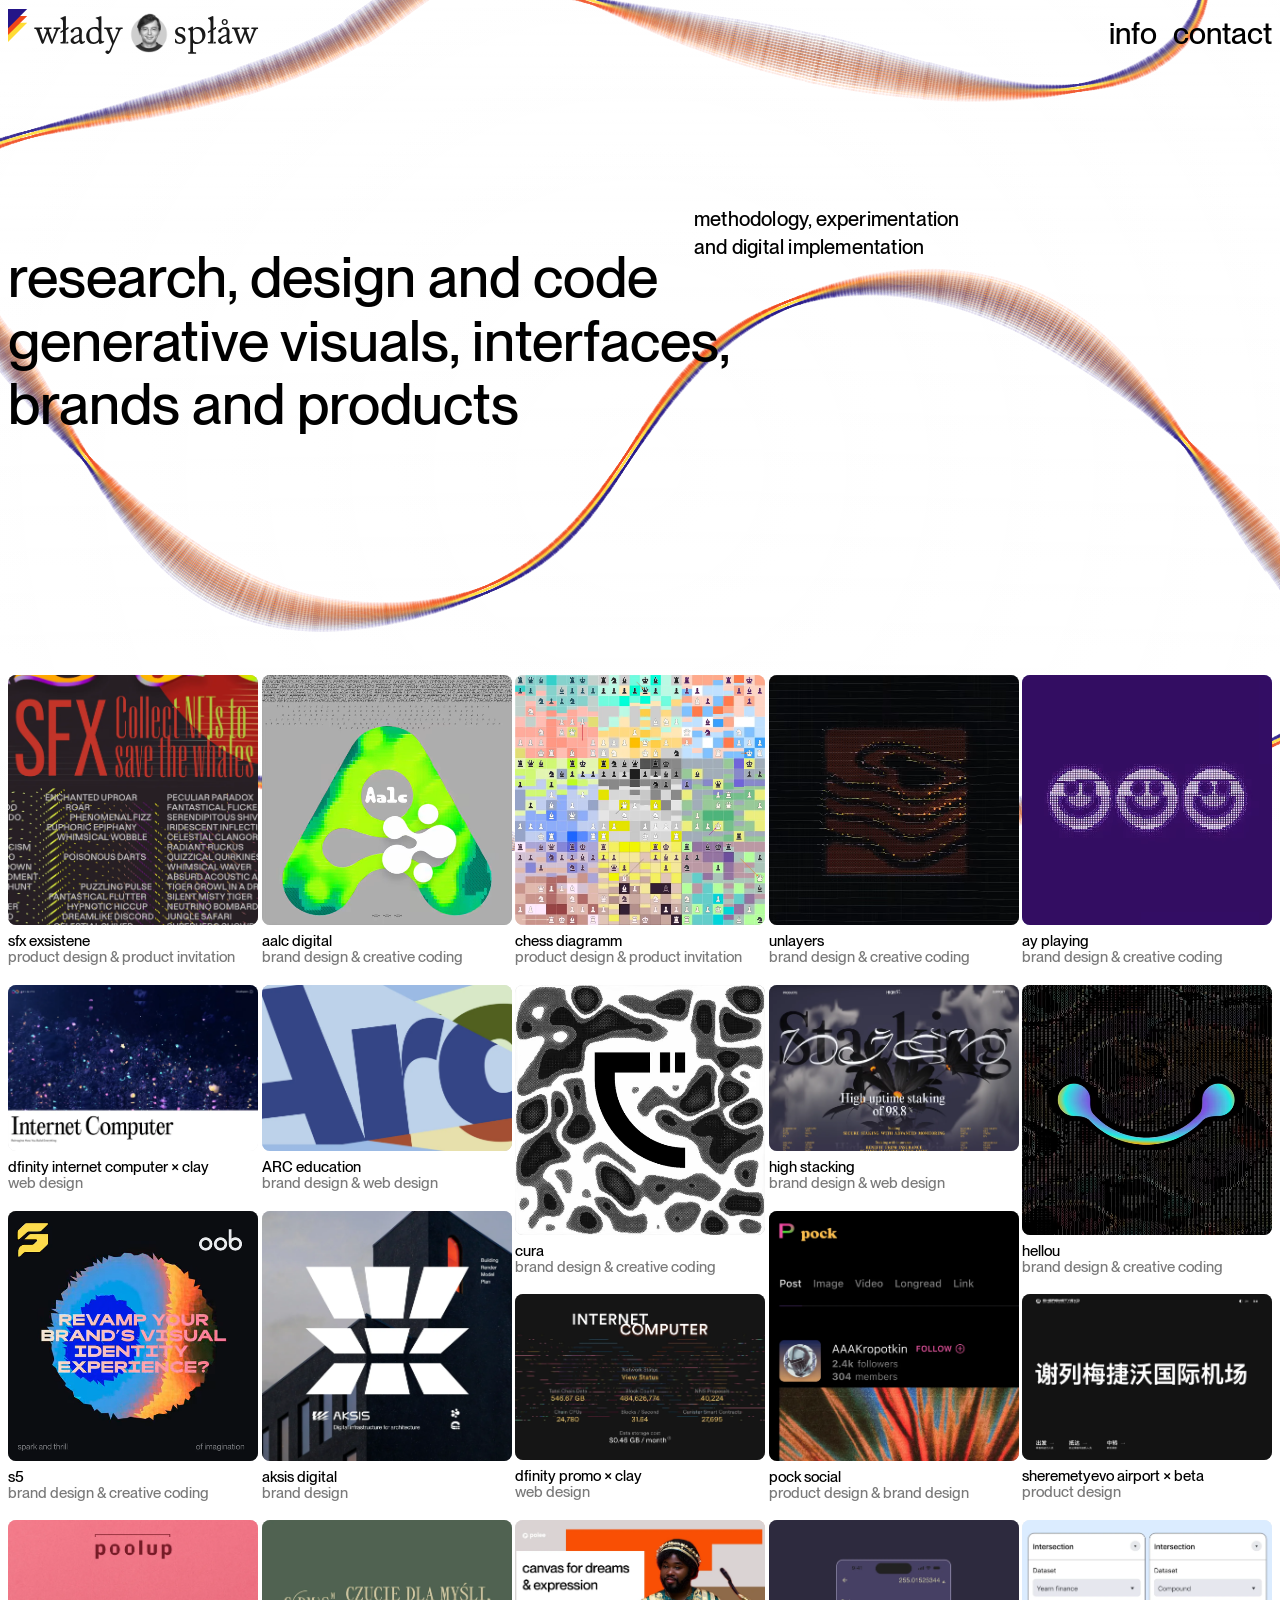
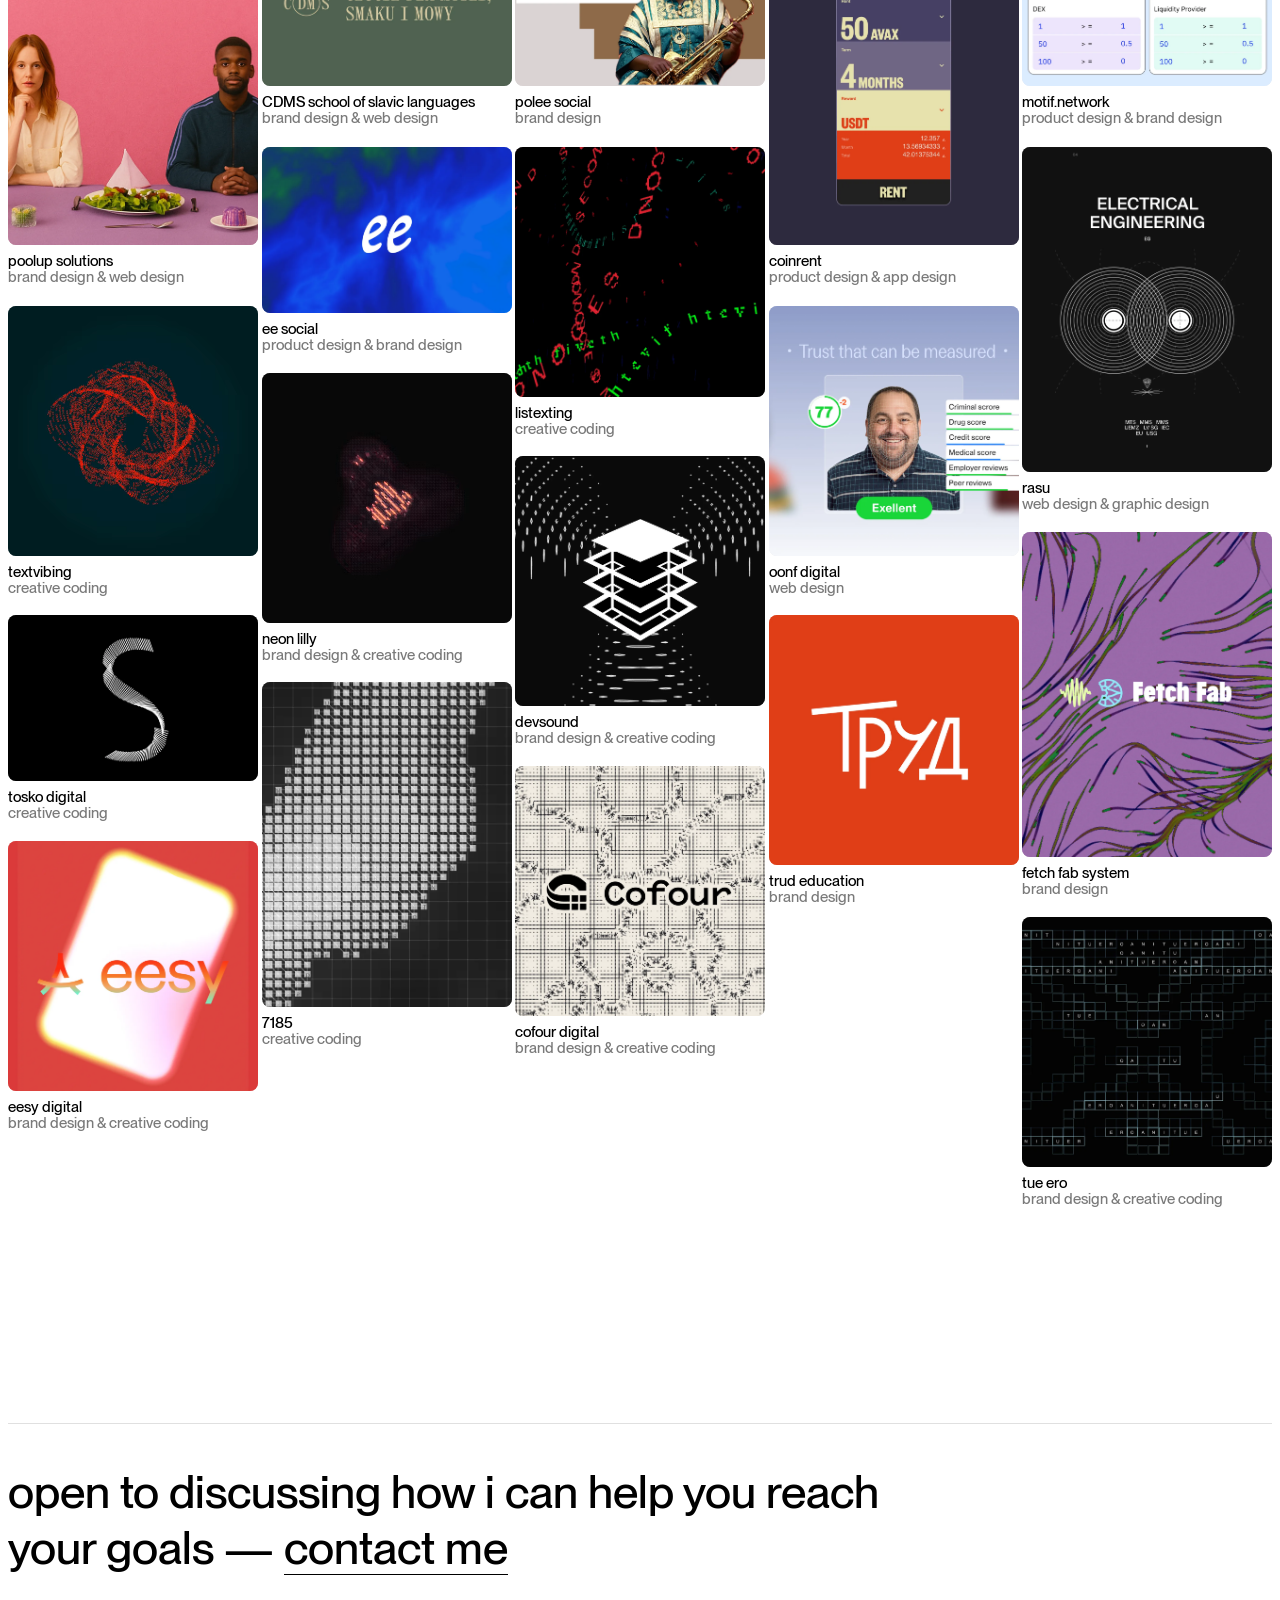
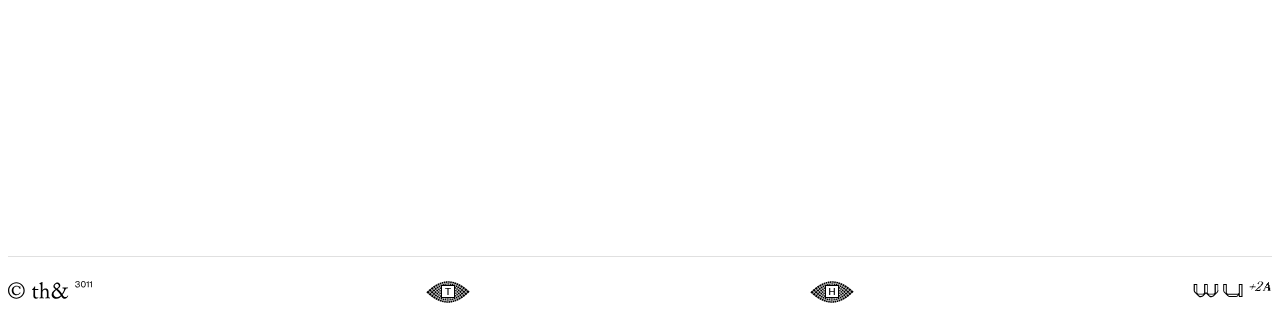
==== commit ae387f37: "update portfolio" ====
--- a/index.html
+++ b/index.html
@@ -1,5 +1,5 @@
 <!DOCTYPE html><html lang="en"> <head><meta charset="utf-8"><meta name="viewport" content="width=device-width, initial-scale=1"><title>research, design and code generative visuals, interfaces, brands and products</title><meta name="description" content="designing interfaces, websites and brand systems, bringing product logic, visual language and digital implementation into one solution"><meta name="robots" content="noindex, nofollow, noarchive, noimageindex"><meta name="googlebot" content="noindex, nofollow, noarchive, noimageindex"><link rel="canonical" href="https://wladysplaw.github.io/"><link rel="shortcut icon" href="/favicon.ico?v=3" type="image/x-icon"><link rel="icon" href="/favicon.ico?v=3" sizes="any" type="image/x-icon"><link rel="icon" href="/favicon.svg?v=3" type="image/svg+xml"><link rel="apple-touch-icon" href="/apple-touch-icon.png?v=3"><meta property="og:title" content="research, design and code generative visuals, interfaces, brands and products"><meta property="og:description" content="designing interfaces, websites and brand systems, bringing product logic, visual language and digital implementation into one solution"><meta property="og:type" content="website"><meta property="og:url" content="https://wladysplaw.github.io/"><meta property="og:image" content="https://wladysplaw.github.io/og-image.png"><meta property="og:image:width" content="1200"><meta property="og:image:height" content="630"><meta name="twitter:card" content="summary_large_image"><meta name="twitter:title" content="research, design and code generative visuals, interfaces, brands and products"><meta name="twitter:description" content="designing interfaces, websites and brand systems, bringing product logic, visual language and digital implementation into one solution"><meta name="twitter:image" content="https://wladysplaw.github.io/og-image.png"><link rel="preload" href="/fonts/PPNeueMontreal-Regular.ttf" as="font" type="font/ttf" crossorigin><link rel="preload" href="/fonts/PPNeueMontreal-Medium.ttf" as="font" type="font/ttf" crossorigin><link rel="preload" href="/fonts/PPNeueMontreal-Bold.ttf" as="font" type="font/ttf" crossorigin><link rel="stylesheet" href="/_astro/_slug_.BzxdztJN.css">
-<link rel="stylesheet" href="/_astro/index.eDzV7k1N.css"></head> <body class="is-home-loading"> <script>
+<link rel="stylesheet" href="/_astro/index.DWChyKDs.css"></head> <body class="is-home-loading"> <script>
       if (new URLSearchParams(window.location.search).get("grid") === "1") {
         document.documentElement.classList.add("is-grid-debug");
       }
--- a/_astro/index.DWChyKDs.css
+++ b/_astro/index.DWChyKDs.css
@@ -0,0 +1 @@
+.hero-canvas[data-astro-cid-4zothrxl]{--hero-canvas-overscan: 2%;position:absolute;inset:calc(var(--hero-canvas-overscan) * -1);overflow:hidden;pointer-events:none;z-index:0}.hero-canvas__surface[data-astro-cid-4zothrxl],.hero-canvas__veil[data-astro-cid-4zothrxl]{position:absolute;inset:0;width:100%;height:100%}.hero-canvas__surface[data-astro-cid-4zothrxl]{display:block;contain:strict}.hero-canvas__veil[data-astro-cid-4zothrxl]{background:linear-gradient(180deg,#ffffff24,#ffffff0a 30%,#ffffff1a),radial-gradient(circle at 50% 52%,#fff0,#ffffff0a)}:root{--accent: #b6a23f;--home-header-flow-height: 48px;--home-portfolio-start: 75svh;--home-hero-height: calc(var(--home-portfolio-start) - var(--home-header-flow-height) - var(--grid-margin));--portfolio-surface-offset: 176px}body.is-home-loading{overflow:hidden}html,body{overscroll-behavior:none}body{position:relative}.home-shell[data-astro-cid-mx6paujw]{opacity:0;transition:opacity .26s ease}body.is-home-ready .home-shell[data-astro-cid-mx6paujw]{opacity:1}.page-loader[data-astro-cid-mx6paujw]{position:fixed;inset:0;background:#fff;z-index:100;pointer-events:none;opacity:1;visibility:visible;transition:opacity .22s ease,visibility .22s ease}body.is-home-ready .page-loader[data-astro-cid-mx6paujw]{opacity:0;visibility:hidden}.page-loader__bar[data-astro-cid-mx6paujw]{--loader-progress: 0;position:absolute;top:0;left:0;width:100%;height:8px;overflow:hidden;background:transparent}.page-loader__progress[data-astro-cid-mx6paujw]{position:absolute;left:0;width:100%;transform:scaleX(0);transform-origin:left center;transition:transform .18s cubic-bezier(.22,1,.36,1);will-change:transform}.page-loader__progress--top[data-astro-cid-mx6paujw]{top:0;height:2px;background:#241588}.page-loader__progress--middle[data-astro-cid-mx6paujw]{top:2px;height:3px;background:#f04619}.page-loader__progress--bottom[data-astro-cid-mx6paujw]{top:5px;height:3px;background:#ffdc35}.page-loader__tail[data-astro-cid-mx6paujw]{position:absolute;top:0;left:calc((100% - 10px) * var(--loader-progress));width:10px;height:8px;object-fit:contain;pointer-events:none;transition:left .18s cubic-bezier(.22,1,.36,1),opacity .18s ease;opacity:clamp(0,calc(var(--loader-progress) * 10),1);will-change:left,opacity}.page[data-astro-cid-mx6paujw]{position:relative;width:var(--page-width);margin:0 auto;padding:var(--grid-margin) var(--grid-margin) 0;z-index:1}.page[data-astro-cid-mx6paujw]:before{content:"";position:absolute;inset:0 var(--grid-margin) 0 var(--grid-margin);background:var(--grid-overlay-background);pointer-events:none;z-index:2}.site-visual-layer[data-astro-cid-mx6paujw]{position:fixed;inset:0;pointer-events:none;z-index:0;overflow:hidden}.site-visual-mask[data-astro-cid-mx6paujw]{position:fixed;left:0;right:0;height:0;background:#fff;pointer-events:none;z-index:0}.page[data-astro-cid-mx6paujw]>[data-astro-cid-mx6paujw]{position:relative;z-index:1}.hero[data-astro-cid-mx6paujw]{position:relative;z-index:3;width:calc(100% + (var(--grid-margin) * 2));margin-inline:calc(var(--grid-margin) * -1);min-height:var(--home-hero-height);display:grid;grid-template-rows:1fr;background:transparent;overflow:hidden}.hero-body[data-astro-cid-mx6paujw]{position:relative;display:grid;min-height:100%}.hero-copy[data-astro-cid-mx6paujw]{position:relative;z-index:1;display:grid;grid-template-columns:var(--grid-template-columns);column-gap:var(--grid-gutter);width:var(--content-width);margin-inline:var(--grid-margin);min-height:100%}.hero-title-wrap[data-astro-cid-mx6paujw]{--hero-note-x: 100%;--hero-note-y: 0px;--hero-note-offset-x: 44px;--hero-note-offset-y: -42px;grid-column:1 / -1;position:relative;align-self:center;width:min(886px,calc(100vw - (var(--grid-margin) * 2) - 48px));max-width:100%;transform:translateY(-24px)}.hero-title-wrap[data-astro-cid-mx6paujw][data-lang=en]{--hero-note-offset-x: 36px;--hero-note-offset-y: -38px}.hero-title[data-astro-cid-mx6paujw]{width:100%;font-size:var(--type-h1-size);line-height:var(--type-h1-line);font-weight:var(--type-h1-weight);letter-spacing:var(--type-h1-track);white-space:pre-line}.hero-title__word[data-astro-cid-mx6paujw]{display:inline}.hero-note[data-astro-cid-mx6paujw]{position:absolute;left:calc(var(--hero-note-x) + var(--hero-note-offset-x));top:calc(var(--hero-note-y) + var(--hero-note-offset-y));width:284px;font-size:var(--type-basic-size);line-height:var(--type-basic-line);font-weight:var(--type-basic-weight);letter-spacing:var(--type-basic-track);white-space:pre-line}.hero-title-wrap[data-astro-cid-mx6paujw].is-stacked .hero-note[data-astro-cid-mx6paujw]{position:static;width:auto;max-width:100%;margin-top:0;white-space:normal}.portfolio[data-astro-cid-mx6paujw]{position:relative;z-index:1;display:grid;grid-template-columns:repeat(5,minmax(0,1fr));gap:var(--project-grid-gutter);align-items:flex-start;margin-top:0;isolation:isolate}.portfolio-surface[data-astro-cid-mx6paujw]{position:absolute;top:var(--portfolio-surface-offset);right:calc(var(--grid-margin) * -1);bottom:0;left:calc(var(--grid-margin) * -1);background:#fff;pointer-events:none;z-index:0}.column[data-astro-cid-mx6paujw]{position:relative;z-index:1;min-width:0;display:flex;flex-direction:column;gap:var(--project-grid-gutter)}.card[data-astro-cid-mx6paujw]{display:flex;flex-direction:column;gap:var(--space-8);padding-bottom:var(--space-16)}.card[data-astro-cid-mx6paujw].is-jumper-host{position:relative}.card[data-astro-cid-mx6paujw].is-jumper-host .card-media[data-astro-cid-mx6paujw]{z-index:1;box-shadow:none;filter:none}.portfolio-jumper[data-astro-cid-mx6paujw]{position:absolute;width:9px;height:12px;z-index:9999;border:none;padding:0;margin:0;appearance:none;-webkit-appearance:none;display:block;overflow:hidden;font-size:0;line-height:0;color:transparent;background-color:transparent;background-repeat:no-repeat;background-position:0 0;background-size:54px 12px;box-shadow:none;outline:none;filter:none;image-rendering:pixelated;opacity:0;pointer-events:auto;cursor:default;user-select:none;transform:translate(-50%,15px);transition:none;will-change:transform,opacity}.portfolio-jumper[data-astro-cid-mx6paujw]:before,.portfolio-jumper[data-astro-cid-mx6paujw]:after{content:none}.card-media[data-astro-cid-mx6paujw]{position:relative;width:100%;aspect-ratio:var(--card-aspect-ratio, 1 / 1);overflow:hidden;border-radius:var(--radius);background:var(--fill-grey);isolation:isolate}.card-cover[data-astro-cid-mx6paujw],.card-hover-thumb[data-astro-cid-mx6paujw],.card-hover-frame[data-astro-cid-mx6paujw],.card-hover-video[data-astro-cid-mx6paujw]{position:absolute;inset:0;width:100%;height:100%}.card-cover[data-astro-cid-mx6paujw],.card-hover-thumb[data-astro-cid-mx6paujw],.card-hover-frame[data-astro-cid-mx6paujw]{object-fit:cover}.card-hover-frame--video[data-astro-cid-mx6paujw]{display:block}.card-thumb[data-astro-cid-mx6paujw]{position:absolute;inset:0;width:100%;height:100%;object-fit:cover;filter:blur(14px);transform:scale(1.04);opacity:1;pointer-events:none;z-index:0}.card-hover-thumb[data-astro-cid-mx6paujw]{z-index:2;opacity:0;pointer-events:none;filter:blur(14px);transform:scale(1.04);background:var(--fill-grey)}.card-cover[data-astro-cid-mx6paujw]{z-index:1;opacity:0;transition:opacity .12s ease}.card-cover[data-astro-cid-mx6paujw].is-loaded{opacity:1}.card-hover-video[data-astro-cid-mx6paujw],.card-hover-slideshow[data-astro-cid-mx6paujw]{z-index:3;opacity:0;transition:opacity .12s ease}.card[data-astro-cid-mx6paujw].is-hovering.is-hover-thumb-loaded .card-hover-thumb[data-astro-cid-mx6paujw]{opacity:0}.card[data-astro-cid-mx6paujw].is-animation-ready .card-hover-video[data-astro-cid-mx6paujw],.card[data-astro-cid-mx6paujw].is-active.is-hover-loaded .card-hover-slideshow[data-astro-cid-mx6paujw],.card[data-astro-cid-mx6paujw].is-hover-leaving .card-hover-slideshow[data-astro-cid-mx6paujw]{opacity:1}.card[data-astro-cid-mx6paujw].is-animation-ready .card-cover[data-astro-cid-mx6paujw],.card[data-astro-cid-mx6paujw].is-hover-visible .card-cover[data-astro-cid-mx6paujw],.card[data-astro-cid-mx6paujw].is-animation-ready .card-thumb[data-astro-cid-mx6paujw],.card[data-astro-cid-mx6paujw].is-hover-visible .card-thumb[data-astro-cid-mx6paujw]{opacity:0}.card[data-astro-cid-mx6paujw].is-hover-leaving .card-cover[data-astro-cid-mx6paujw].is-loaded{opacity:1;transition:none}.card[data-astro-cid-mx6paujw].is-animation-ready .card-hover-thumb[data-astro-cid-mx6paujw],.card[data-astro-cid-mx6paujw].is-active.is-hover-loaded .card-hover-thumb[data-astro-cid-mx6paujw],.card[data-astro-cid-mx6paujw].is-hover-leaving .card-hover-thumb[data-astro-cid-mx6paujw]{opacity:0}.card[data-astro-cid-mx6paujw].is-animation-ready .card-hover-video[data-astro-cid-mx6paujw],.card[data-astro-cid-mx6paujw].is-active .card-hover-slideshow[data-astro-cid-mx6paujw]{transform:scale(1.002)}.card-hover-video[data-astro-cid-mx6paujw]{object-fit:cover}.card-hover-slideshow[data-astro-cid-mx6paujw]{position:absolute;inset:0}.card-hover-frame[data-astro-cid-mx6paujw]{opacity:0}.card-hover-frame[data-astro-cid-mx6paujw].is-current{opacity:1}.card-copy[data-astro-cid-mx6paujw]{display:flex;flex-direction:column;align-items:flex-start;gap:0}.meta-row[data-astro-cid-mx6paujw]{display:contents}.card-title[data-astro-cid-mx6paujw]{font-size:var(--type-caption-size);line-height:var(--type-caption-line);font-weight:var(--weight-medium);letter-spacing:var(--type-caption-track);color:var(--text)}.card-meta[data-astro-cid-mx6paujw]{font-size:var(--type-caption-size);line-height:var(--type-caption-line);font-weight:var(--weight-medium);letter-spacing:var(--type-caption-track);color:var(--text-grey)}@media(hover:none),(pointer:coarse){.card-media[data-astro-cid-mx6paujw]{touch-action:manipulation;-webkit-user-select:none;user-select:none}}@media(max-width:1460px){.page[data-astro-cid-mx6paujw]{width:100%}}@media(max-width:768px){:root{--home-portfolio-start: 70svh;--portfolio-surface-offset: 160px}.portfolio[data-astro-cid-mx6paujw]{grid-template-columns:1fr;gap:var(--project-grid-gutter)}.portfolio[data-astro-cid-mx6paujw] .column[data-astro-cid-mx6paujw]{display:contents}.portfolio[data-astro-cid-mx6paujw] .card[data-astro-cid-mx6paujw]{order:var(--mobile-order, 0)}.hero-title-wrap[data-astro-cid-mx6paujw]{display:flex;flex-direction:column;gap:var(--space-24)}.hero-note[data-astro-cid-mx6paujw]{position:static;width:min(284px,100%);margin-left:0}}@media(max-width:767px){.hero-title-wrap[data-astro-cid-mx6paujw]{transform:none}.hero-title[data-astro-cid-mx6paujw]{font-size:clamp(34px,min(11vw,6.6svh),44px);line-height:1.06}}
